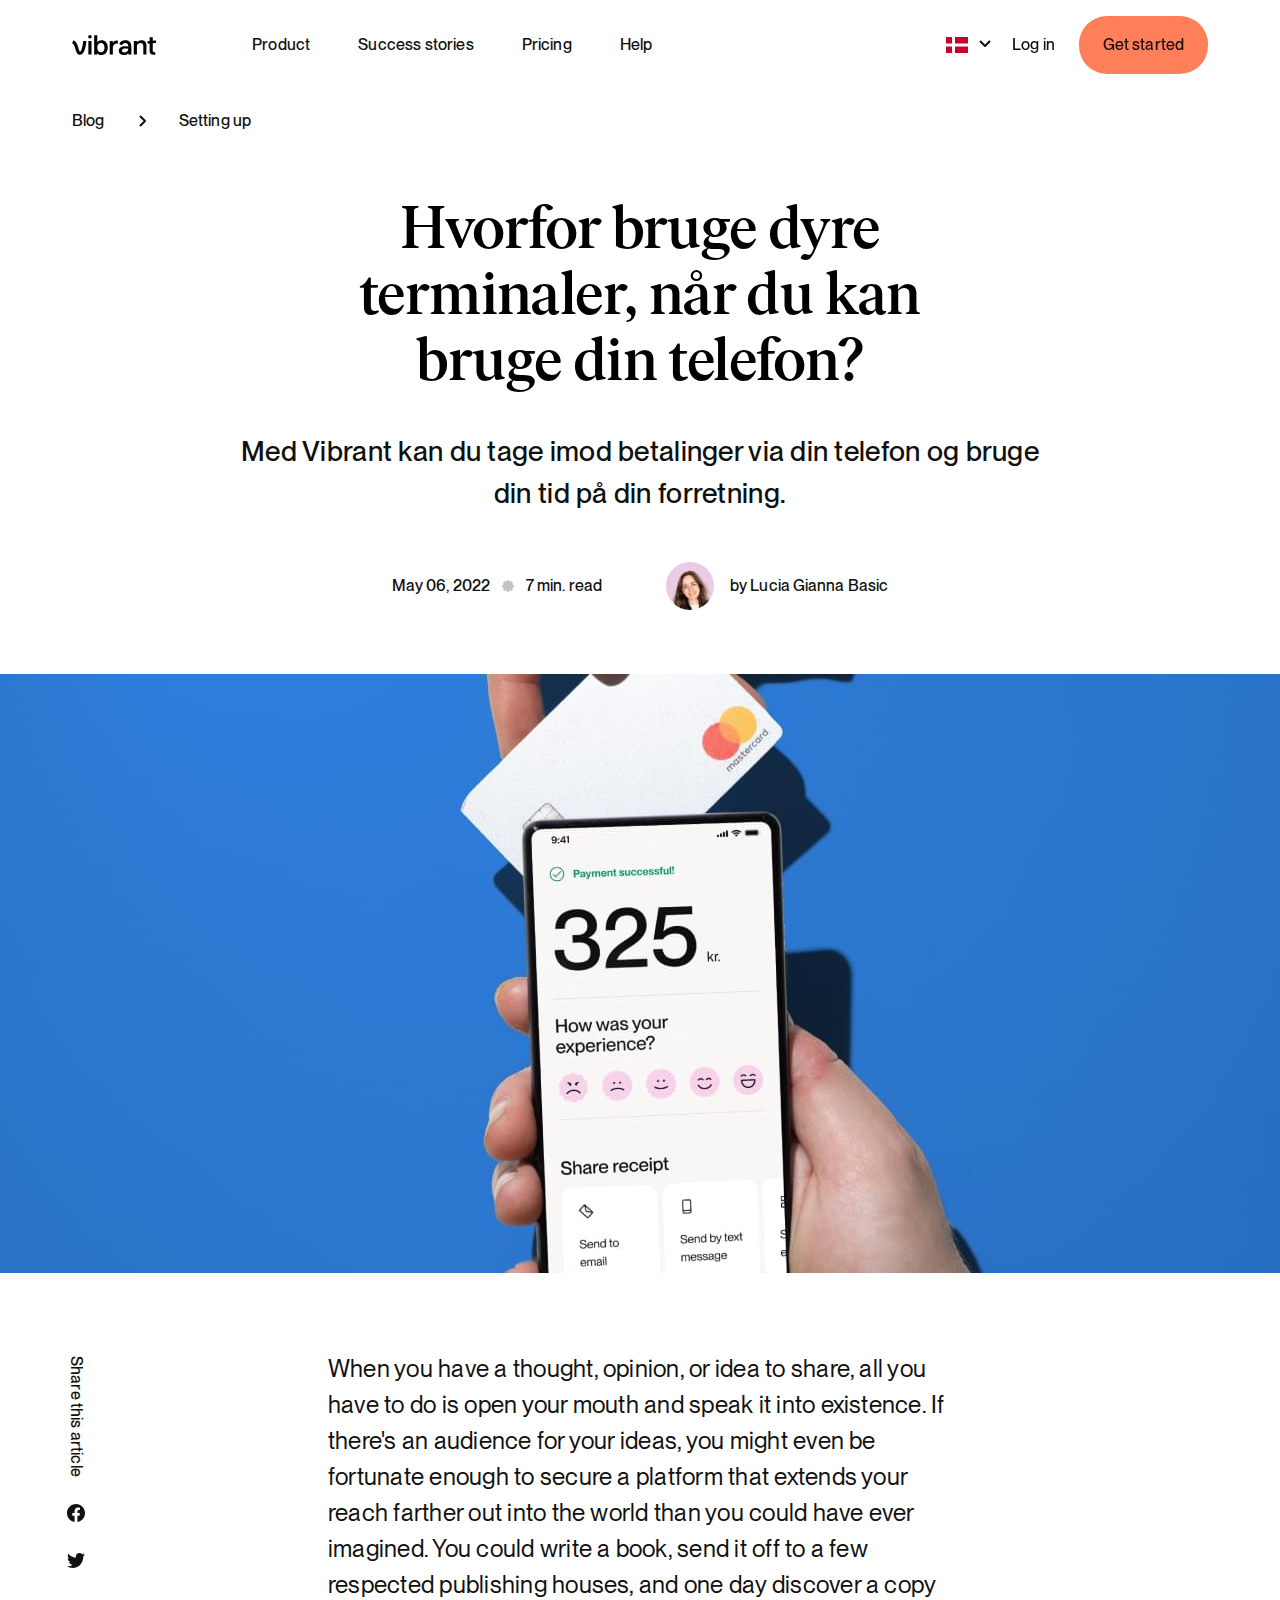
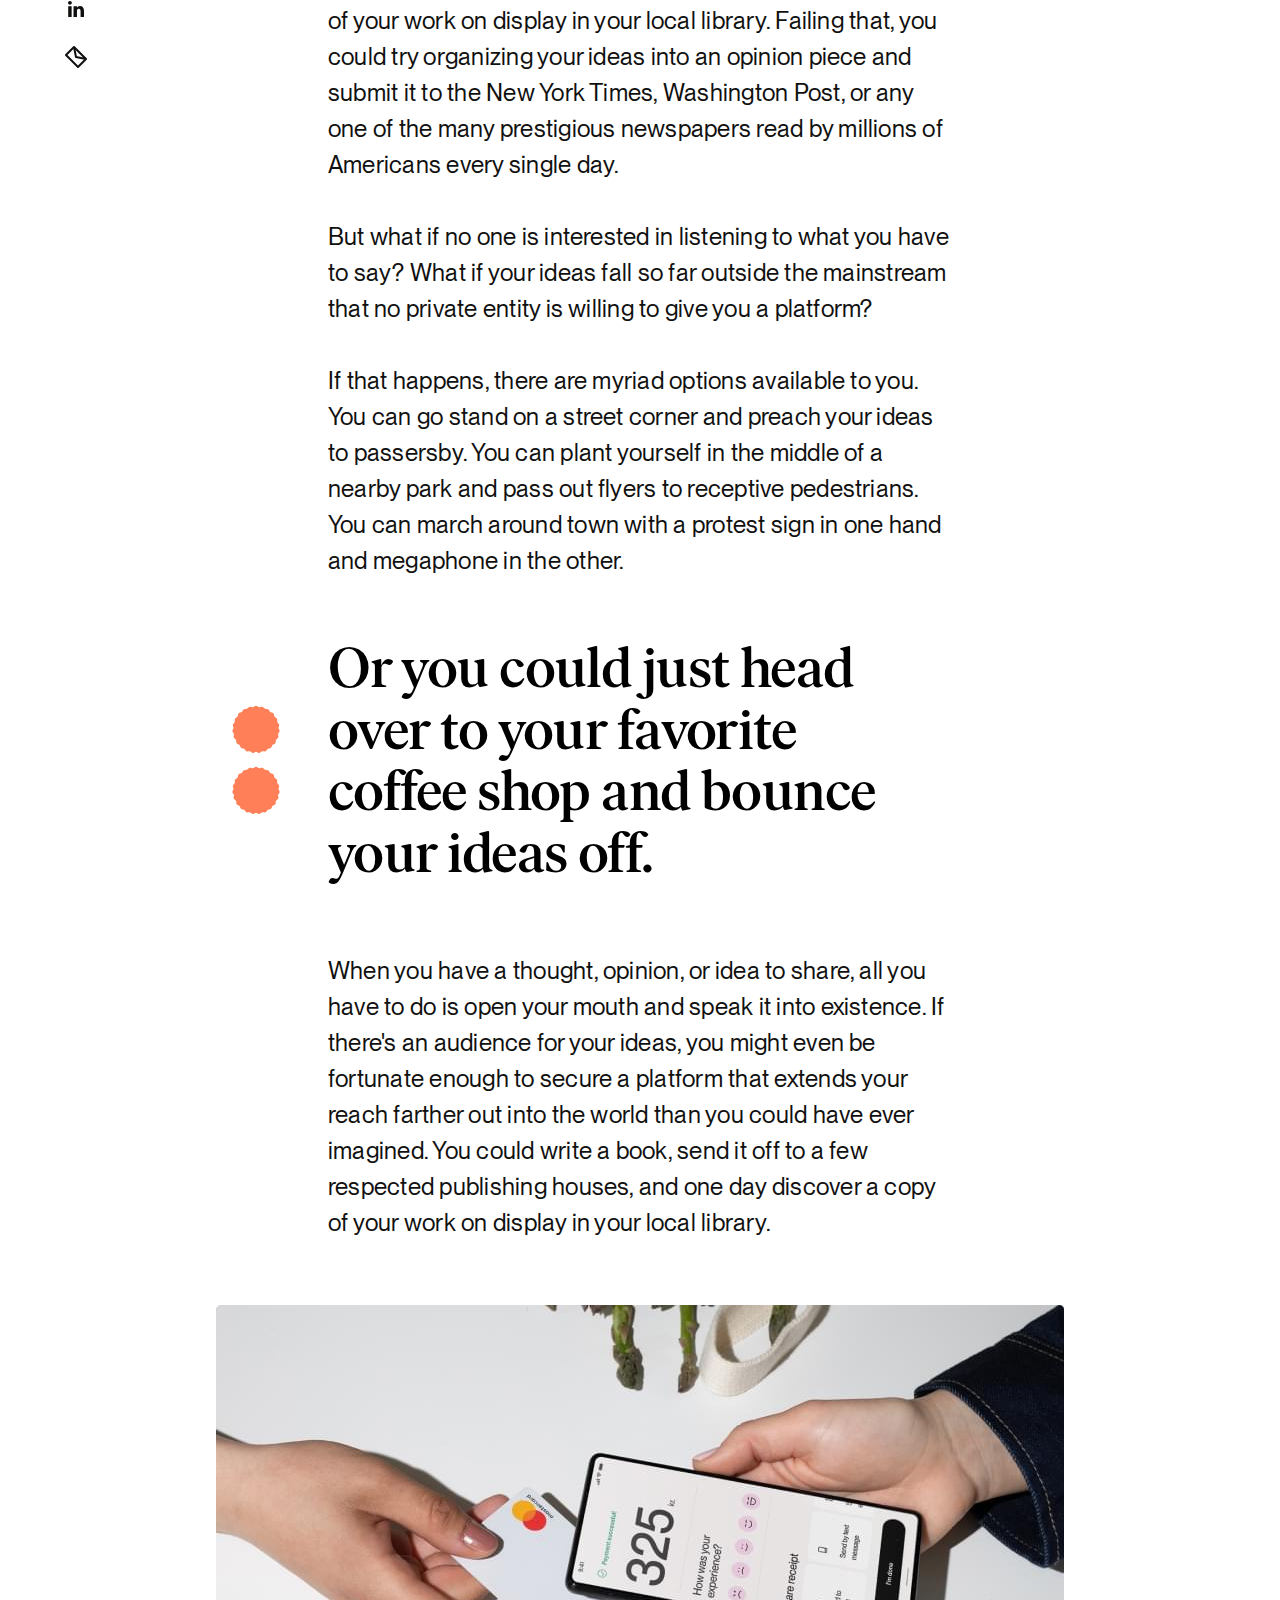
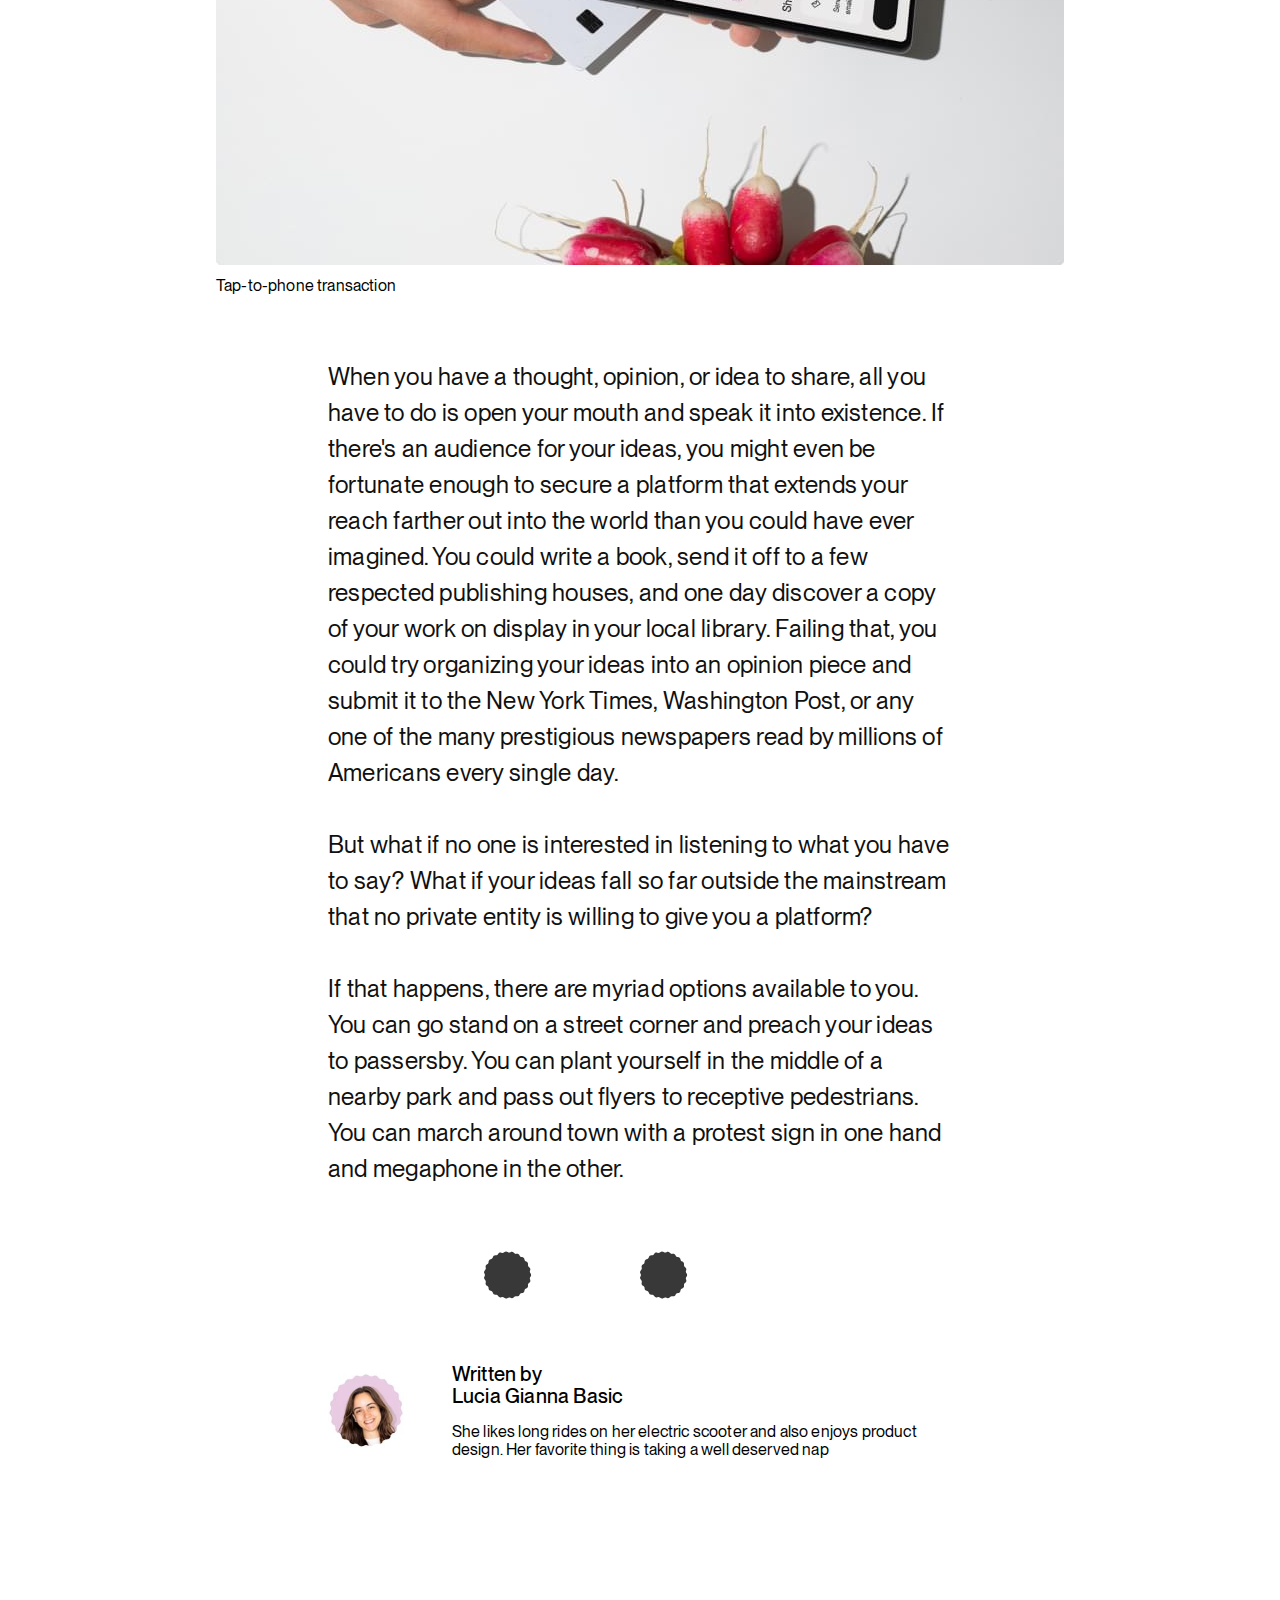
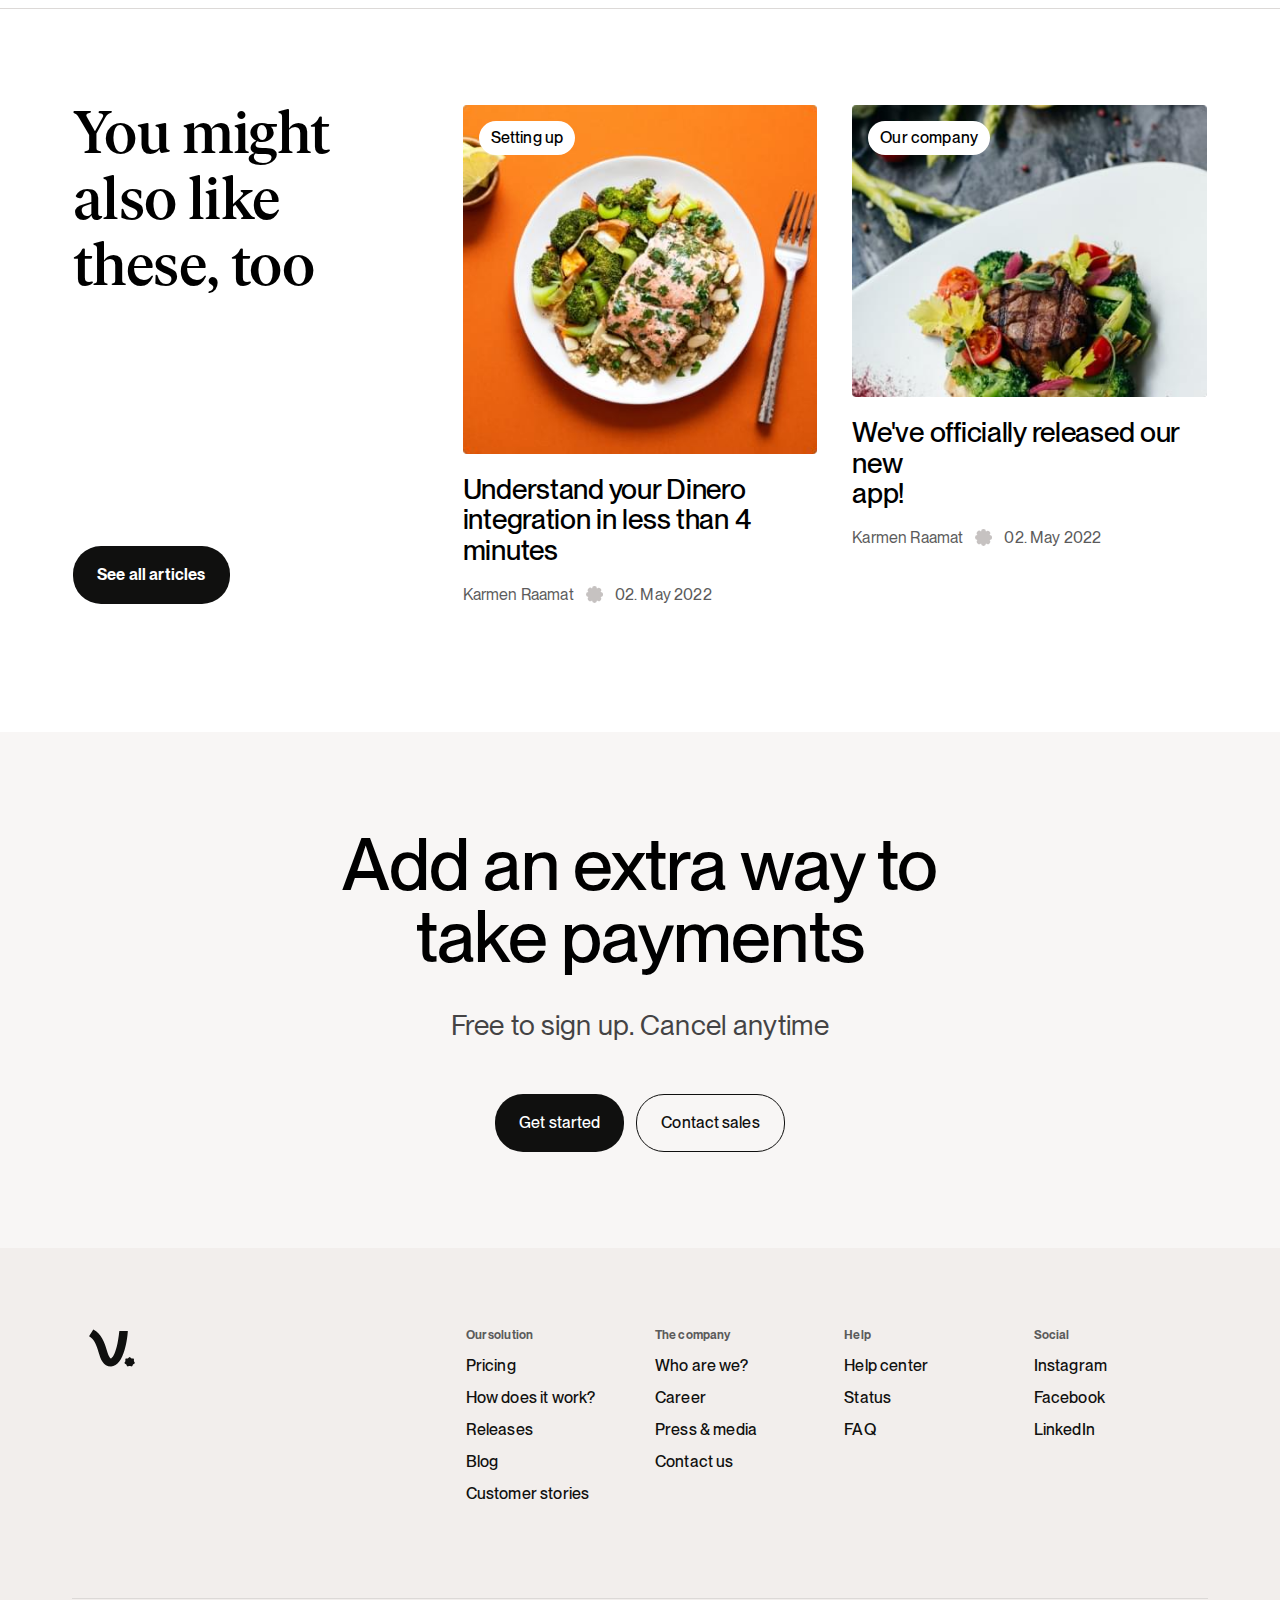
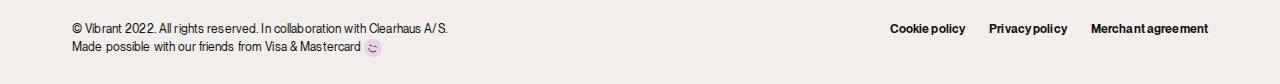
==== index.html @ f7009045 "Update from https://github.com/vibrantly/monorepo/commit/d2b98e8cddb9ec16a161e759e78282808eae8736" ====
<!doctype html><html lang="en"><head><meta charset="UTF-8"/><meta name="viewport" content="width=device-width,initial-scale=1"/><meta name="description" content="website"/><meta name="robots" content="index, follow"/><meta name="copyright" content="company"/><meta name="keywords" content="website, config..."/><title>Website for WordPress</title><link rel="stylesheet" href="main.css"/><script src="https://code.jquery.com/jquery-3.6.0.js" integrity="sha256-H+K7U5CnXl1h5ywQfKtSj8PCmoN9aaq30gDh27Xc0jk=" crossorigin="anonymous"></script><script defer="defer" src="/index.js"></script><link href="/index.css" rel="stylesheet"></head><body><header class="header" id="top"><div class="container"><div class="row"><div class="col col--no-gutter d-flex justify-content-between header__container"><div class="header__logo"><a href="index.html" class="header__logo-img"><img src="./assets/images/icon-logo.svg"/></a></div><div class="header-nav-icon"></div><nav class="header-nav" id="header-nav"><ul class="menu"><li class="menu-item"><a href="#" class="menu-item__link">Product</a></li><li class="menu-item"><a href="#" class="menu-item__link">Success stories</a></li><li class="menu-item"><a href="#" class="menu-item__link">Pricing</a></li><li class="menu-item"><a href="#" class="menu-item__link">Help</a></li><li class="menu-item menu-item--lang"><ul class="language-select"><li class="active option lang--da" data-lang="da"><img src="./assets/images/icon-da.svg" alt=""/></li><li data-lang="es" class="option lang--es"><img src="./assets/images/icon-es.svg" alt=""/></li><li data-lang="en" class="option lang--en"><img src="./assets/images/icon-en.svg" alt=""/></li></ul></li><li class="menu-item menu-item--mobile"><div class="header__controls"><button class="btn btn--link header__controls-item">Log in</button> <button class="btn btn--secondary header__controls-item">Get started</button></div></li></ul></nav></div></div></div></header><main><section class="breadcrumb-section"><div class="container"><div class="row"><div class="breadcrumb-section__container"><p class="article article--md">Blog</p><div class="breadcrumb-section__icon"></div><p class="article article--md">Setting up</p></div></div></div></section><section class="heading-section--article"><h2 class="title title--h2">Hvorfor bruge dyre<br/>terminaler, når du kan<br/>bruge din telefon?</h2><p class="article article--xl heading-section--article__desc">Med Vibrant kan du tage imod betalinger via din telefon og bruge<br/>din tid på din forretning.</p><div class="heading-section--article__author"><div class="heading-section--article__author-info"><p class="article--details">May 06, 2022</p><span class="heading-section--article__author-icon"><img src="./assets/images/icon-union.svg" alt="union"/></span><span class="heading-section--article__author-icon heading-section--article__author-icon--orange"><img src="./assets/images/icon-union-orange.svg" alt="union"/></span><p class="article--details">7 min. read</p></div><div class="heading-section--article__author-content"><div class="heading-section--article__author-content--image"><img src="./assets/images/icon-author.jpg" alt=""/></div><p class="article--details heading-section--article__author-content--name">by Lucia Gianna Basic</p></div></div></section><section class="blog-item-section"><div class="container"><div class="row"><div class="blog-item-section__image blog-item-section__image--first"></div><div class="share"><p class="article article--md">Share this article</p><div class="share__social"><a href="#"><div class="share__social-icon share__social-icon--facebook"></div></a><a href="#"><div class="share__social-icon share__social-icon--twitter"></div></a><a href="#"><div class="share__social-icon share__social-icon--linkedin"></div></a><a href="#"><div class="share__social-icon share__social-icon--email"></div></a></div></div><div class="blog-item-section__content"><p class="article blog-item-section__text">When you have a thought, opinion, or idea to share, all you have to do is open your mouth and speak it into existence. If there's an audience for your ideas, you might even be fortunate enough to secure a platform that extends your reach farther out into the world than you could have ever imagined. You could write a book, send it off to a few respected publishing houses, and one day discover a copy of your work on display in your local library. Failing that, you could try organizing your ideas into an opinion piece and submit it to the New York Times, Washington Post, or any one of the many prestigious newspapers read by millions of Americans every single day.<br/><br/>But what if no one is interested in listening to what you have to say? What if your ideas fall so far outside the mainstream that no private entity is willing to give you a platform?<br/><br/>If that happens, there are myriad options available to you. You can go stand on a street corner and preach your ideas to passersby. You can plant yourself in the middle of a nearby park and pass out flyers to receptive pedestrians. You can march around town with a protest sign in one hand and megaphone in the other.</p><blockquote class="blockquote blog-item-section__blockquote"><h3 class="title title--h3">Or you could just head<br/>over to your favorite<br/>coffee shop and bounce<br/>your ideas off.</h3></blockquote><p class="article blog-item-section__text">When you have a thought, opinion, or idea to share, all you have to do is open your mouth and speak it into existence. If there's an audience for your ideas, you might even be fortunate enough to secure a platform that extends your reach farther out into the world than you could have ever imagined. You could write a book, send it off to a few respected publishing houses, and one day discover a copy of your work on display in your local library.</p></div><div class="blog-item-section__image blog-item-section__image--second"><div class="blog-item-section__image-cover"></div><p class="article blog-item-section__image-desc">Tap-to-phone transaction</p></div><div class="blog-item-section__content"><p class="article blog-item-section__text">When you have a thought, opinion, or idea to share, all you have to do is open your mouth and speak it into existence. If there's an audience for your ideas, you might even be fortunate enough to secure a platform that extends your reach farther out into the world than you could have ever imagined. You could write a book, send it off to a few respected publishing houses, and one day discover a copy of your work on display in your local library. Failing that, you could try organizing your ideas into an opinion piece and submit it to the New York Times, Washington Post, or any one of the many prestigious newspapers read by millions of Americans every single day.<br/><br/>But what if no one is interested in listening to what you have to say? What if your ideas fall so far outside the mainstream that no private entity is willing to give you a platform?<br/><br/>If that happens, there are myriad options available to you. You can go stand on a street corner and preach your ideas to passersby. You can plant yourself in the middle of a nearby park and pass out flyers to receptive pedestrians. You can march around town with a protest sign in one hand and megaphone in the other.</p><div class="blog-item-section__decoration"></div><div class="blog-item-section__content-author"><div class="blog-item-section__content-author-img"><img src="./assets/images/icon-author-big.jpg" alt=""/></div><div class="blog-item-section__content-author-desc"><p class="article article--lg">Written by<br/>Lucia Gianna Basic</p><p class="article article--sm">She likes long rides on her electric scooter and also enjoys product design. Her favorite thing is taking a well deserved nap</p></div></div></div></div></div></section><section class="related-articles-section"><div class="related-articles-section__container"><div class="related-articles-section__col"><h2 class="title title--h2">You might<br/>also like<br/>these, too</h2><button class="btn btn--primary related-articles-section__btn">See all articles</button></div><div class="related-articles-section__col"><div class="articles-section__item"><div class="articles-section__img"><a href="#" class="btn-category">Setting up</a> <img src="./assets/images/article-1.jpg" alt=""/></div><h5 class="title title--h5">Understand your Dinero<br/>integration in less than 4 minutes</h5><div class="articles-section--author"><p class="article article--sm">Karmen Raamat</p><span class="blog-article__icon"><img src="./assets/images/icon-union.svg" alt="union"/></span><p class="article article--sm">02. May 2022</p></div></div></div><div class="related-articles-section__col"><div class="articles-section__item"><div class="articles-section__img"><a href="#" class="btn-category">Our company</a> <img src="./assets/images/article-3.jpg" alt=""/></div><h5 class="title title--h5">We've officially released our new<br/>app!</h5><div class="articles-section--author"><p class="article article--sm">Karmen Raamat</p><span class="blog-article__icon"><img src="./assets/images/icon-union.svg" alt="union"/></span><p class="article article--sm">02. May 2022</p></div></div></div><div class="slider"><div class="slider-list"><div class="slider-track"><div class="slide"><div class="feature-section__col"><div class="feature-section__img--slider"><img src="./assets/images/dinero-slider-img.jpg" alt=""/></div><p class="article article--xl">Understand your Dinero integration in less than 4 minutes</p><div class="articles-section--author"><p class="article article--sm">Karmen Raamat</p><span class="blog-article__icon"><img src="./assets/images/icon-union.svg" alt="union"/></span><p class="article article--sm">02. May 2022</p></div></div></div><div class="slide"><div class="feature-section__col"><div class="feature-section__img--slider"><img src="./assets/images/dinero-slider-img.jpg" alt=""/></div><p class="article article--xl">You can now add products in your terminal</p><p class="article article--sm">4 min. read</p></div></div><div class="slide"><div class="feature-section__col"><div class="feature-section__img--slider"><img src="./assets/images/dinero-slider-img.jpg" alt=""/></div><p class="article article--xl">New stats view! Understand your day better than ever</p><p class="article article--sm">4 min. read</p></div></div></div></div><div class="slider-arrows"><button type="button" class="prev">&larr;</button> <button type="button" class="next">&rarr;</button></div></div></div></section><section class="cta-section-simple"><div class="container"><div class="row"><div class="cta-section-simple__container"><h2 class="title cta-section-simple__title">Add an extra way to take payments</h2><p class="article cta-section-simple__article">Free to sign up. Cancel anytime</p><div class="cta-section-simple__controls"><button class="btn btn--primary">Get started</button> <button class="btn btn--outlined">Contact sales</button></div></div></div></div></section></main><footer class="footer"><div class="container"><div class="row footer-content"><div class="col col-4"><div class="footer__logo"><a href="#" class="footer__logo-img"><img src="./assets/images/icon-logo-footer.svg"/></a></div></div><div class="col col--no-gutter col-8 col-xl-12"><div class="d-flex justify-content-center"><nav class="footer-nav d-flex flex-1"><div class="col col-3 col-sm-6 footer-nav__col"><a href="#" class="footer-nav__item footer-nav__item-title">Our solution</a> <a href="#" class="footer-nav__item">Pricing</a> <a href="#" class="footer-nav__item">How does it work?</a> <a href="#" class="footer-nav__item">Releases</a> <a href="#" class="footer-nav__item">Blog</a> <a href="#" class="footer-nav__item">Customer stories</a></div><div class="col col-3 col-sm-6 footer-nav__col"><a href="#" class="footer-nav__item footer-nav__item-title">The company</a> <a href="#" class="footer-nav__item">Who are we?</a> <a href="#" class="footer-nav__item">Career</a> <a href="#" class="footer-nav__item">Press & media</a> <a href="#" class="footer-nav__item">Contact us</a></div><div class="col col-3 col-sm-6 footer-nav__col"><a href="#" class="footer-nav__item footer-nav__item-title">Help</a> <a href="#" class="footer-nav__item">Help center</a> <a href="#" class="footer-nav__item">Status</a> <a href="#" class="footer-nav__item">FAQ</a></div><div class="col col-3 col-sm-6 footer-nav__col"><a href="#" class="footer-nav__item footer-nav__item-title">Social</a> <a href="#" class="footer-nav__item">Instagram</a> <a href="#" class="footer-nav__item">Facebook</a> <a href="#" class="footer-nav__item">LinkedIn</a></div></nav></div></div></div><div class="row footer-info"><div class="col col--no-gutter col-6 col-sm-12"><div class="article article--sm footer-info__container footer-info__container-text">© Vibrant 2022. All rights reserved. In collaboration with Clearhaus A/S.<div class="footer-info__container-text"><div class="article article--sm footer-info__container-text">Made possible with our friends from Visa & Mastercard</div><div class="footer-info__icon"><img src="./assets/images/icon-happy.svg" alt=""/></div></div></div></div><div class="col col--no-gutter col-6 col-sm-12"><div class="footer-info__policy"><a href="#" class="footer-info__policy-item">Cookie policy</a> <a href="#" class="footer-info__policy-item">Privacy policy</a> <a href="#" class="footer-info__policy-item">Merchant agreement</a></div></div></div></div><div class="move-to-top"><a href="#top" aria-label="scroll to top"><div class="move-to-top__image"><img src="./assets/images/icon-star.svg" alt=""/></div></a></div></footer><script src="./index.js"></script><script>function handleToggleNav() {
        const menuIcon = document.querySelector('.header-nav-icon')
        const headerNav = document.querySelector('.header-nav')
        const headerContainer = document.querySelector('.header__container')
        const select = document.querySelector('.language-select')
        const headerLogo = document.querySelector('.header__logo')
        const liLang = document.querySelector('.menu-item--lang')
        const body = document.querySelector('body')
        menuIcon.addEventListener('click', function () {
          headerNav.classList.toggle('header-nav-active')
          headerContainer.classList.toggle('header-nav-active')
          menuIcon.classList.toggle('menu-close')
          headerNav.className === 'header-nav header-nav-active'
            ? (headerLogo.appendChild(select), (body.style.overflow = 'hidden'))
            : (liLang.appendChild(select), (body.style.overflow = 'scroll'))
        })
      }
      handleToggleNav()</script><script>function handleIncreaseInput() {
        const inputItem = document.getElementById('search-input')
        const buttons = document.querySelector(
          '.categories-section__items-buttons',
        )

        inputItem.addEventListener('focus', event => {
          inputItem.classList.add('active')
          buttons.style.visibility = 'hidden'
        })

        inputItem.addEventListener('blur', event => {
          if (!inputItem.value.length) {
            inputItem.classList.remove('active')
            buttons.style.visibility = 'visible'
          }
        })
      }
      handleIncreaseInput()</script><script>function showSlider() {
        let slider = document.querySelector('.slider'),
          sliderList = slider.querySelector('.slider-list'),
          sliderTrack = slider.querySelector('.slider-track'),
          slides = slider.querySelectorAll('.slide'),
          arrows = slider.querySelector('.slider-arrows'),
          prev = arrows.children[0],
          next = arrows.children[1],
          slideWidth = slides[0].offsetWidth,
          slideIndex = 0,
          posInit = 0,
          posX1 = 0,
          posX2 = 0,
          posY1 = 0,
          posY2 = 0,
          posFinal = 0,
          isSwipe = false,
          isScroll = false,
          allowSwipe = true,
          transition = true,
          nextTrf = 0,
          prevTrf = 0,
          posThreshold = slides[0].offsetWidth * 0.35,
          trfRegExp = /([-\d.]+(?=px))/,
          swipeStartTime,
          swipeEndTime,
          getEvent = function () {
            return event.type.search('touch') !== -1 ? event.touches[0] : event
          },
          slide = function () {
            if (transition) {
              sliderTrack.style.transition = 'transform .5s'
            }
            sliderTrack.style.transform = `translate3d(-${
              slideIndex * slideWidth
            }px, 0px, 0px)`

            prev.classList.toggle('disabled', slideIndex === 0)
            next.classList.toggle('disabled', slideIndex === --slides.length)
          },
          swipeStart = function () {
            let evt = getEvent()

            if (allowSwipe) {
              swipeStartTime = Date.now()

              transition = true

              nextTrf = (slideIndex + 1) * -slideWidth
              prevTrf = (slideIndex - 1) * -slideWidth

              posInit = posX1 = evt.clientX
              posY1 = evt.clientY

              sliderTrack.style.transition = ''

              document.addEventListener('touchmove', swipeAction)
              document.addEventListener('mousemove', swipeAction)
              document.addEventListener('touchend', swipeEnd)
              document.addEventListener('mouseup', swipeEnd)

              sliderList.classList.remove('grab')
              sliderList.classList.add('grabbing')
            }
          },
          swipeAction = function () {
            let evt = getEvent(),
              style = sliderTrack.style.transform,
              transform = +style.match(trfRegExp)[0]

            posX2 = posX1 - evt.clientX
            posX1 = evt.clientX

            posY2 = posY1 - evt.clientY
            posY1 = evt.clientY

            if (!isSwipe && !isScroll) {
              let posY = Math.abs(posY2)
              if (posY > 7 || posX2 === 0) {
                isScroll = true
                allowSwipe = false
              } else if (posY < 7) {
                isSwipe = true
              }
            }

            if (isSwipe) {
              if (slideIndex === 0) {
                if (posInit < posX1) {
                  setTransform(transform, 0)
                  return
                } else {
                  allowSwipe = true
                }
              }

              if (
                (posInit > posX1 && transform < nextTrf) ||
                (posInit < posX1 && transform > prevTrf)
              ) {
                reachEdge()
                return
              }

              sliderTrack.style.transform = `translate3d(${
                transform - posX2
              }px, 0px, 0px)`
            }
          },
          swipeEnd = function () {
            posFinal = posInit - posX1

            isScroll = false
            isSwipe = false

            document.removeEventListener('touchmove', swipeAction)
            document.removeEventListener('mousemove', swipeAction)
            document.removeEventListener('touchend', swipeEnd)
            document.removeEventListener('mouseup', swipeEnd)

            sliderList.classList.add('grab')
            sliderList.classList.remove('grabbing')

            if (allowSwipe) {
              swipeEndTime = Date.now()
              if (
                Math.abs(posFinal) > posThreshold ||
                swipeEndTime - swipeStartTime < 300
              ) {
                if (posInit < posX1) {
                  slideIndex--
                } else if (posInit > posX1) {
                  slideIndex++
                }
              }

              if (posInit !== posX1) {
                allowSwipe = false
                slide()
              } else {
                allowSwipe = true
              }
            } else {
              allowSwipe = true
            }
          },
          setTransform = function (transform, comapreTransform) {
            if (transform >= comapreTransform) {
              if (transform > comapreTransform) {
                sliderTrack.style.transform = `translate3d(${comapreTransform}px, 0px, 0px)`
              }
            }
            allowSwipe = false
          },
          reachEdge = function () {
            transition = false
            swipeEnd()
            allowSwipe = true
          }

        sliderTrack.style.transform = 'translate3d(0px, 0px, 0px)'
        sliderList.classList.add('grab')

        sliderTrack.addEventListener('transitionend', () => (allowSwipe = true))
        slider.addEventListener('touchstart', swipeStart)
        slider.addEventListener('mousedown', swipeStart)

        arrows.addEventListener('click', function () {
          let target = event.target

          if (target.classList.contains('next')) {
            slideIndex++
          } else if (target.classList.contains('prev')) {
            slideIndex--
          } else {
            return
          }

          slide()
        })
      }

      showSlider()</script><script>;(function ($) {
        $('.language-select').click(function () {
          $(this).toggleClass('open')

          let li = document.querySelectorAll('.option')
          let arr = Array.from(li)
          for (let i = 0; i < arr.length; i += 1) {
            let es = document.querySelector('[data-lang="es"]')
            let en = document.querySelector('[data-lang="en"]')

            if (
              arr[i].dataset.lang === 'da' &&
              arr[i].className === 'active option lang--da'
            ) {
              es.classList.add('option-1')
              en.classList.add('option-2')
            }
          }
        })

        $('.language-select li').click(function () {
          let setLang = $('.language-select').data('location'),
            dataLangSelect = $(this).data('lang')
          $('.language-select').data('location', dataLangSelect)
          $('.language-select li').removeClass('active')
          $(this).toggleClass('active')

          let li = document.querySelectorAll('.option')

          let arr = Array.from(li)
          for (var i = 0; i < arr.length; i += 1) {
            let da = document.querySelector('[data-lang="da"]')
            let es = document.querySelector('[data-lang="es"]')
            let en = document.querySelector('[data-lang="en"]')

            if (
              arr[i].dataset.lang === 'da' &&
              arr[i].className === 'option lang--da option-1 active'
            ) {
              es.classList.remove('option-2')
              es.classList.add('option-1')
              en.classList.add('option-2')
            }
            if (
              arr[i].dataset.lang === 'es' &&
              arr[i].className === 'option lang--es option-1 active'
            ) {
              da.classList.add('option-1')
              en.classList.add('option-2')
            }
            if (
              arr[i].dataset.lang === 'en' &&
              arr[i].className === 'option lang--en option-2 active'
            ) {
              da.classList.add('option-1')
              es.classList.remove('option-1')
              es.classList.add('option-2')
            }
          }
        })
      })(jQuery)</script><script>;(function ($) {
        $("a[href='#top']").click(function () {
          $('html, body').animate({ scrollTop: 0 }, 'slow')
          return false
        })
      })(jQuery)</script></body></html>
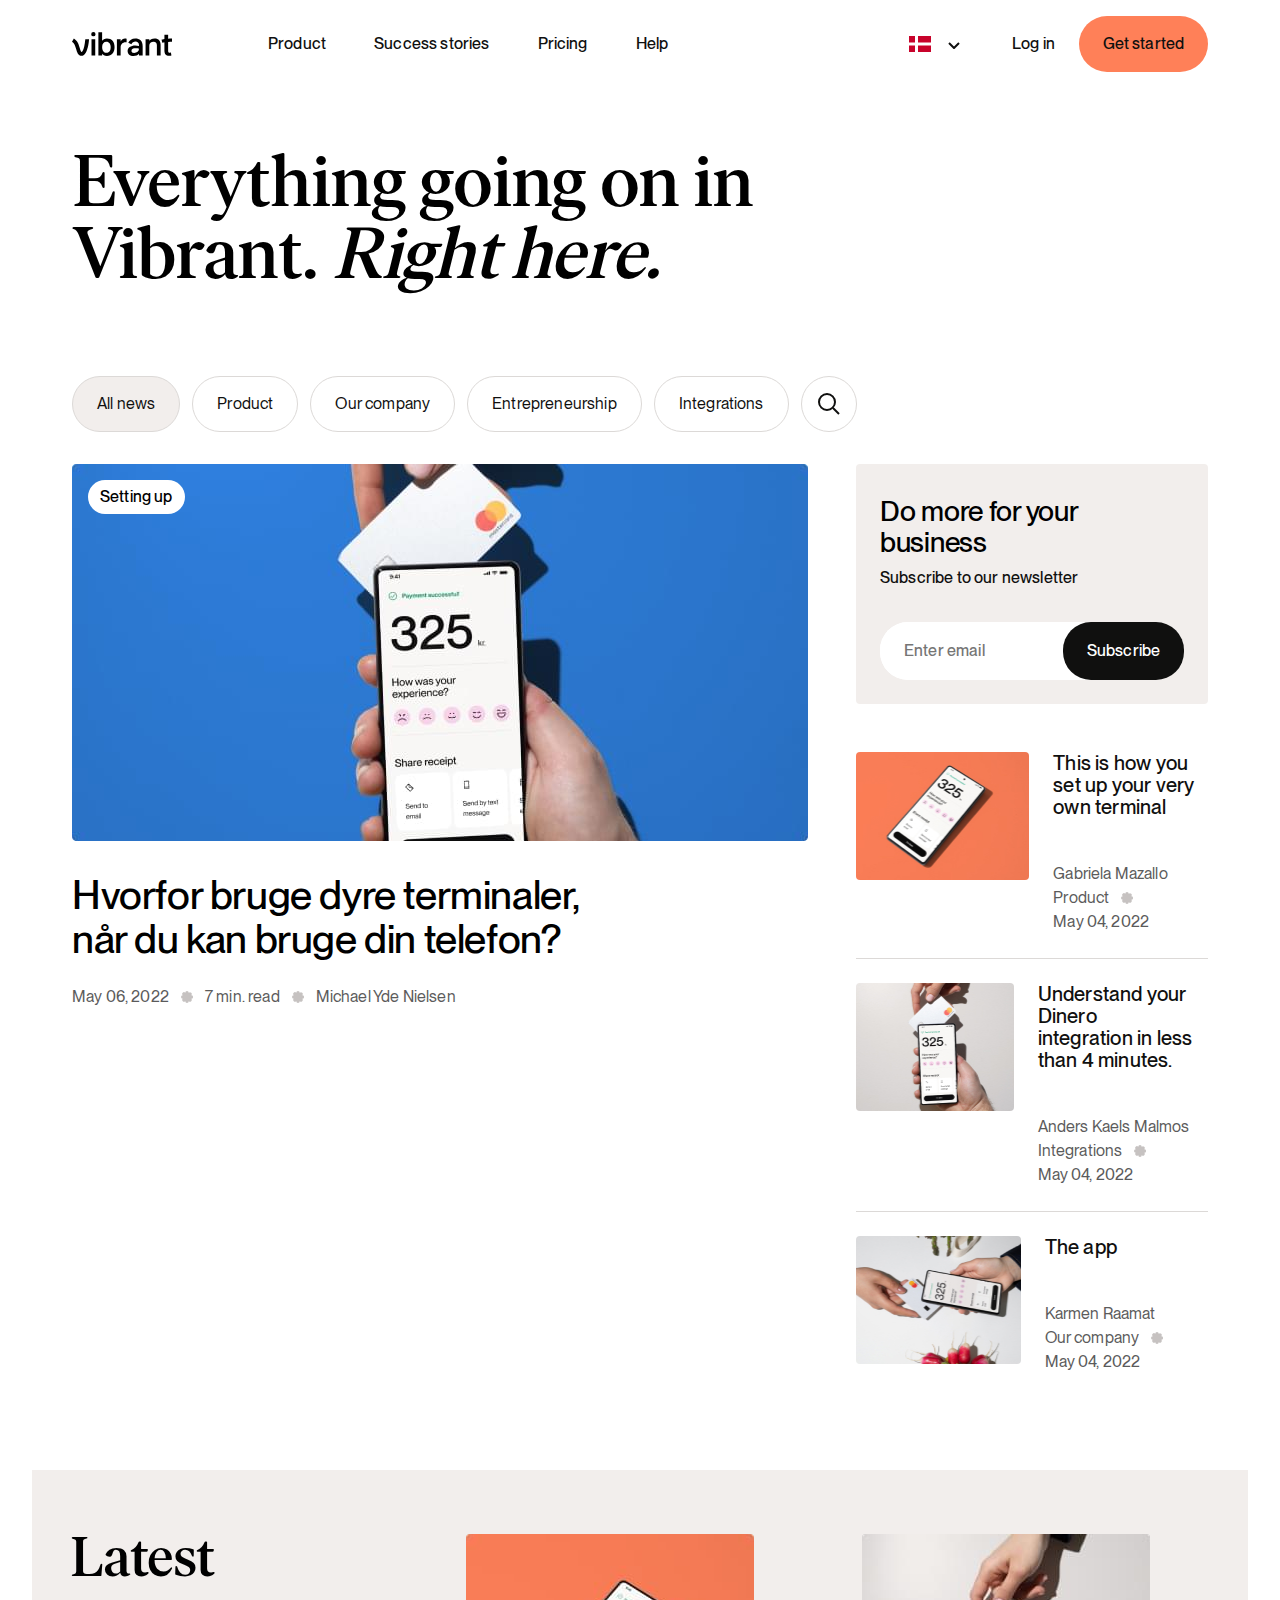
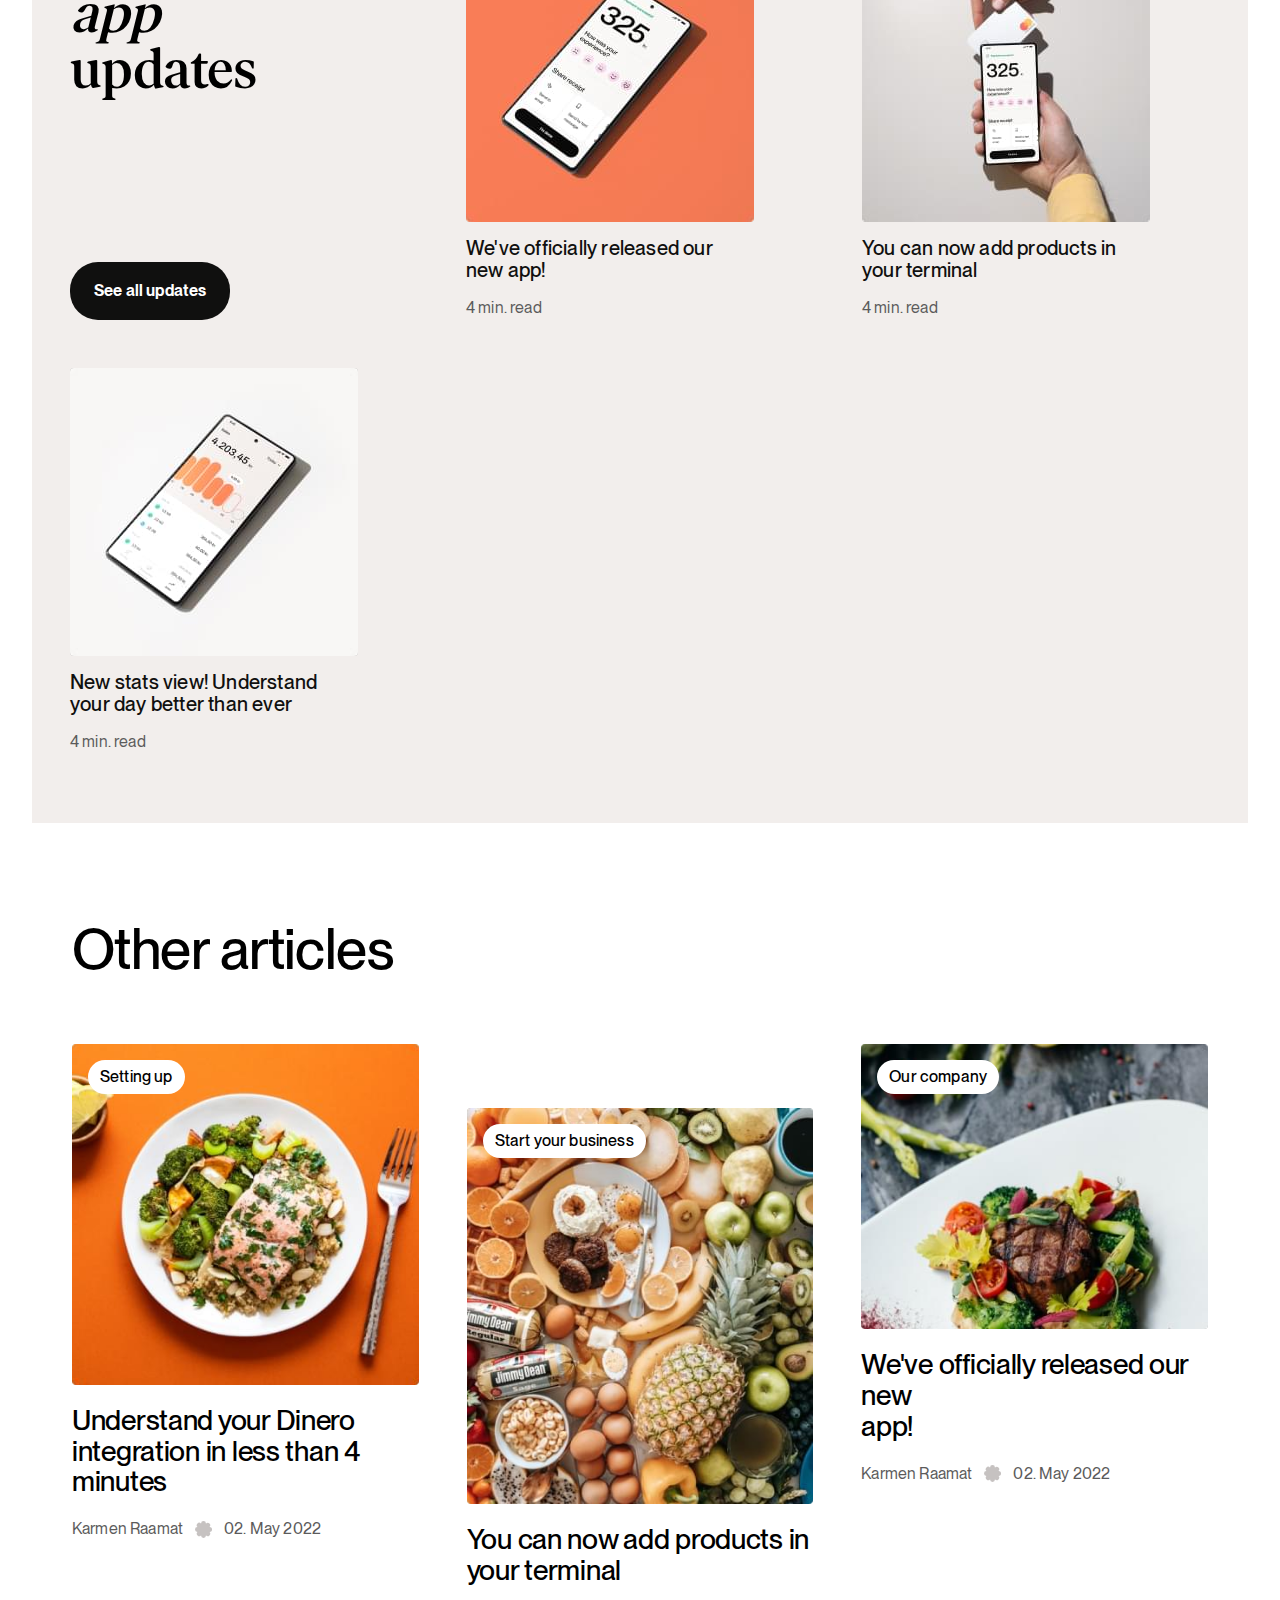
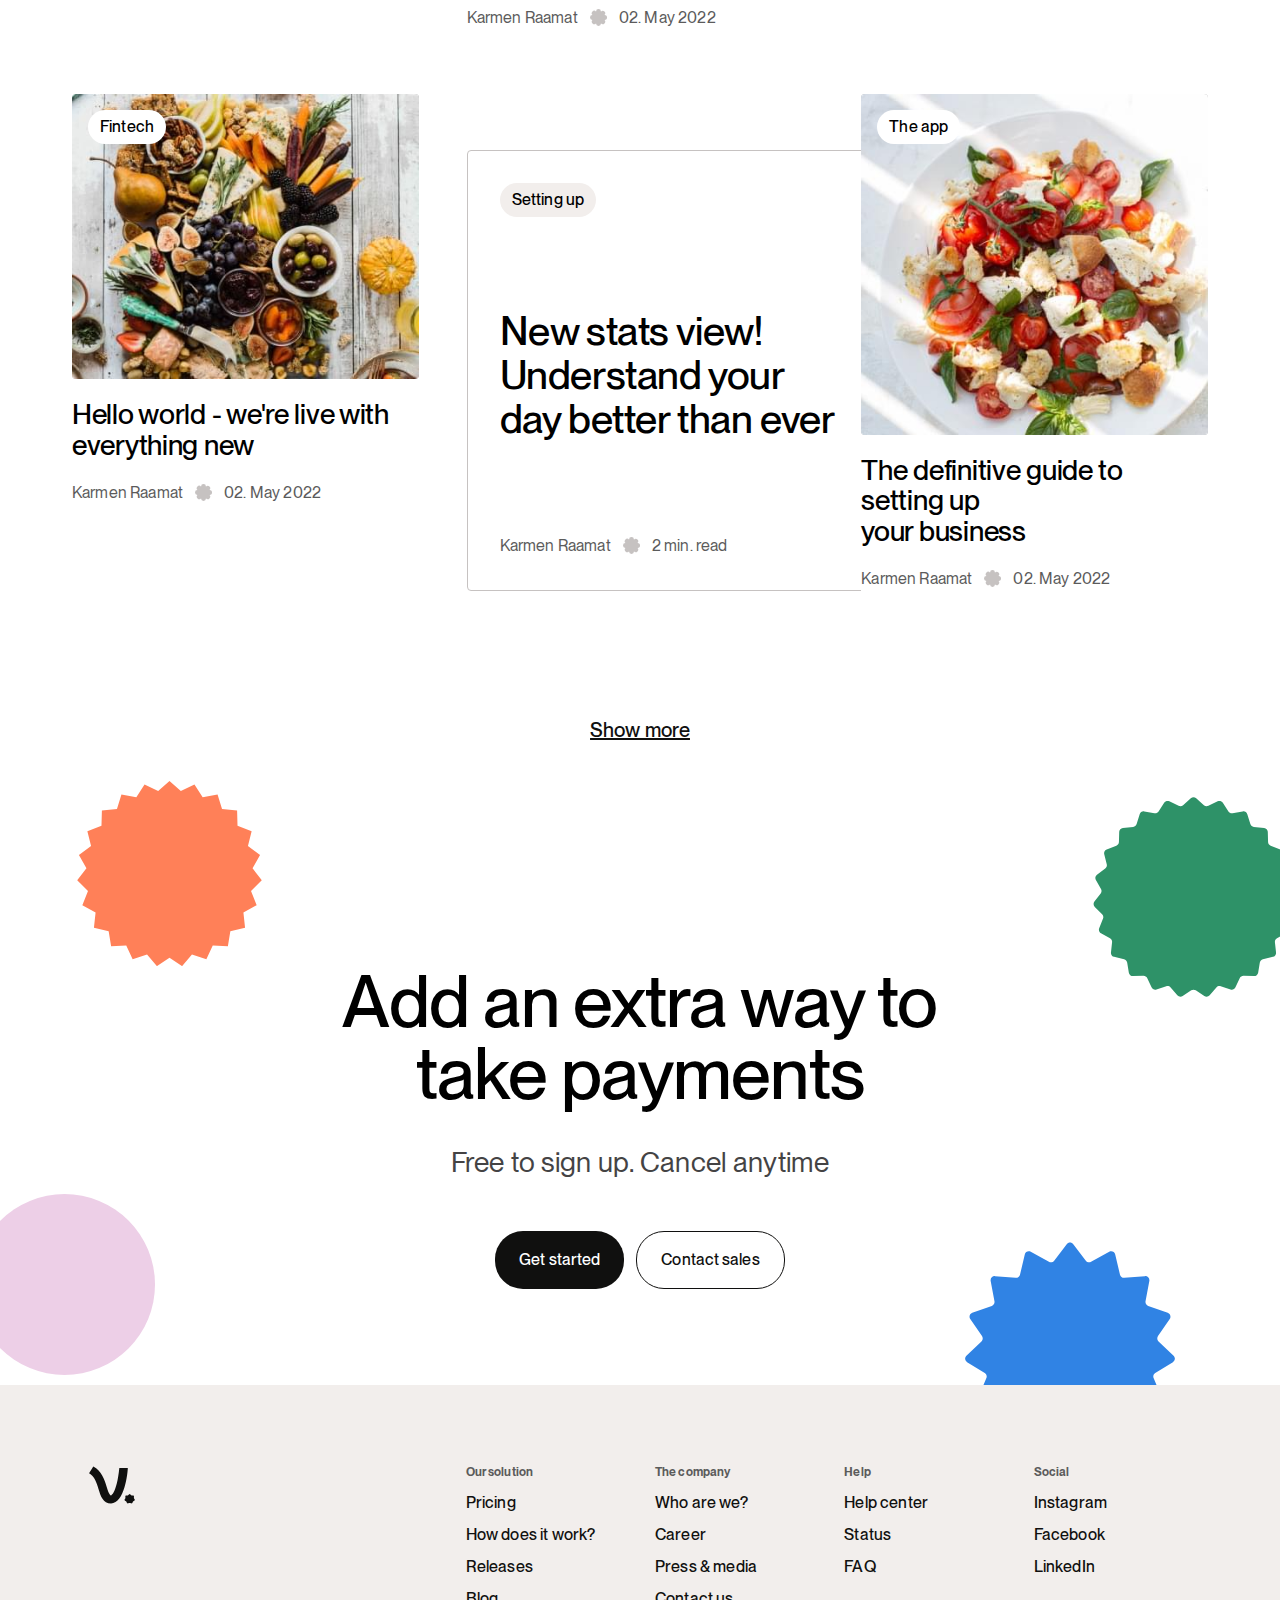
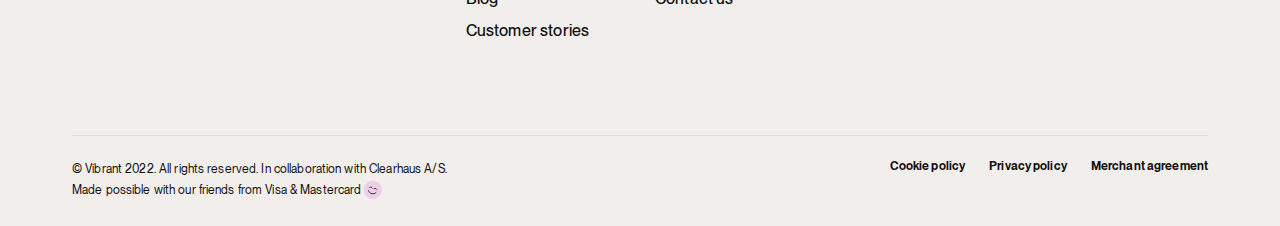
==== commit 46b47890: "Update from https://github.com/vibrantly/monorepo/commit/dc00d9a38d4dc2791e13bd0599eaefa277557a99" ====
--- a/index.html
+++ b/index.html
@@ -1,283 +1,636 @@
-<!doctype html><html lang="en"><head><meta charset="UTF-8"/><meta name="viewport" content="width=device-width,initial-scale=1"/><meta name="description" content="website"/><meta name="robots" content="index, follow"/><meta name="copyright" content="company"/><meta name="keywords" content="website, config..."/><title>Website for WordPress</title><link rel="stylesheet" href="main.css"/><script src="https://code.jquery.com/jquery-3.6.0.js" integrity="sha256-H+K7U5CnXl1h5ywQfKtSj8PCmoN9aaq30gDh27Xc0jk=" crossorigin="anonymous"></script><script defer="defer" src="/index.js"></script><link href="/index.css" rel="stylesheet"></head><body><header class="header" id="top"><div class="container"><div class="row"><div class="col col--no-gutter d-flex justify-content-between header__container"><div class="header__logo"><a href="index.html" class="header__logo-img"><img src="./assets/images/icon-logo.svg"/></a></div><div class="header-nav-icon"></div><nav class="header-nav" id="header-nav"><ul class="menu"><li class="menu-item"><a href="#" class="menu-item__link">Product</a></li><li class="menu-item"><a href="#" class="menu-item__link">Success stories</a></li><li class="menu-item"><a href="#" class="menu-item__link">Pricing</a></li><li class="menu-item"><a href="#" class="menu-item__link">Help</a></li><li class="menu-item menu-item--lang"><ul class="language-select"><li class="active option lang--da" data-lang="da"><img src="./assets/images/icon-da.svg" alt=""/></li><li data-lang="es" class="option lang--es"><img src="./assets/images/icon-es.svg" alt=""/></li><li data-lang="en" class="option lang--en"><img src="./assets/images/icon-en.svg" alt=""/></li></ul></li><li class="menu-item menu-item--mobile"><div class="header__controls"><button class="btn btn--link header__controls-item">Log in</button> <button class="btn btn--secondary header__controls-item">Get started</button></div></li></ul></nav></div></div></div></header><main><section class="breadcrumb-section"><div class="container"><div class="row"><div class="breadcrumb-section__container"><p class="article article--md">Blog</p><div class="breadcrumb-section__icon"></div><p class="article article--md">Setting up</p></div></div></div></section><section class="heading-section--article"><h2 class="title title--h2">Hvorfor bruge dyre<br/>terminaler, når du kan<br/>bruge din telefon?</h2><p class="article article--xl heading-section--article__desc">Med Vibrant kan du tage imod betalinger via din telefon og bruge<br/>din tid på din forretning.</p><div class="heading-section--article__author"><div class="heading-section--article__author-info"><p class="article--details">May 06, 2022</p><span class="heading-section--article__author-icon"><img src="./assets/images/icon-union.svg" alt="union"/></span><span class="heading-section--article__author-icon heading-section--article__author-icon--orange"><img src="./assets/images/icon-union-orange.svg" alt="union"/></span><p class="article--details">7 min. read</p></div><div class="heading-section--article__author-content"><div class="heading-section--article__author-content--image"><img src="./assets/images/icon-author.jpg" alt=""/></div><p class="article--details heading-section--article__author-content--name">by Lucia Gianna Basic</p></div></div></section><section class="blog-item-section"><div class="container"><div class="row"><div class="blog-item-section__image blog-item-section__image--first"></div><div class="share"><p class="article article--md">Share this article</p><div class="share__social"><a href="#"><div class="share__social-icon share__social-icon--facebook"></div></a><a href="#"><div class="share__social-icon share__social-icon--twitter"></div></a><a href="#"><div class="share__social-icon share__social-icon--linkedin"></div></a><a href="#"><div class="share__social-icon share__social-icon--email"></div></a></div></div><div class="blog-item-section__content"><p class="article blog-item-section__text">When you have a thought, opinion, or idea to share, all you have to do is open your mouth and speak it into existence. If there's an audience for your ideas, you might even be fortunate enough to secure a platform that extends your reach farther out into the world than you could have ever imagined. You could write a book, send it off to a few respected publishing houses, and one day discover a copy of your work on display in your local library. Failing that, you could try organizing your ideas into an opinion piece and submit it to the New York Times, Washington Post, or any one of the many prestigious newspapers read by millions of Americans every single day.<br/><br/>But what if no one is interested in listening to what you have to say? What if your ideas fall so far outside the mainstream that no private entity is willing to give you a platform?<br/><br/>If that happens, there are myriad options available to you. You can go stand on a street corner and preach your ideas to passersby. You can plant yourself in the middle of a nearby park and pass out flyers to receptive pedestrians. You can march around town with a protest sign in one hand and megaphone in the other.</p><blockquote class="blockquote blog-item-section__blockquote"><h3 class="title title--h3">Or you could just head<br/>over to your favorite<br/>coffee shop and bounce<br/>your ideas off.</h3></blockquote><p class="article blog-item-section__text">When you have a thought, opinion, or idea to share, all you have to do is open your mouth and speak it into existence. If there's an audience for your ideas, you might even be fortunate enough to secure a platform that extends your reach farther out into the world than you could have ever imagined. You could write a book, send it off to a few respected publishing houses, and one day discover a copy of your work on display in your local library.</p></div><div class="blog-item-section__image blog-item-section__image--second"><div class="blog-item-section__image-cover"></div><p class="article blog-item-section__image-desc">Tap-to-phone transaction</p></div><div class="blog-item-section__content"><p class="article blog-item-section__text">When you have a thought, opinion, or idea to share, all you have to do is open your mouth and speak it into existence. If there's an audience for your ideas, you might even be fortunate enough to secure a platform that extends your reach farther out into the world than you could have ever imagined. You could write a book, send it off to a few respected publishing houses, and one day discover a copy of your work on display in your local library. Failing that, you could try organizing your ideas into an opinion piece and submit it to the New York Times, Washington Post, or any one of the many prestigious newspapers read by millions of Americans every single day.<br/><br/>But what if no one is interested in listening to what you have to say? What if your ideas fall so far outside the mainstream that no private entity is willing to give you a platform?<br/><br/>If that happens, there are myriad options available to you. You can go stand on a street corner and preach your ideas to passersby. You can plant yourself in the middle of a nearby park and pass out flyers to receptive pedestrians. You can march around town with a protest sign in one hand and megaphone in the other.</p><div class="blog-item-section__decoration"></div><div class="blog-item-section__content-author"><div class="blog-item-section__content-author-img"><img src="./assets/images/icon-author-big.jpg" alt=""/></div><div class="blog-item-section__content-author-desc"><p class="article article--lg">Written by<br/>Lucia Gianna Basic</p><p class="article article--sm">She likes long rides on her electric scooter and also enjoys product design. Her favorite thing is taking a well deserved nap</p></div></div></div></div></div></section><section class="related-articles-section"><div class="related-articles-section__container"><div class="related-articles-section__col"><h2 class="title title--h2">You might<br/>also like<br/>these, too</h2><button class="btn btn--primary related-articles-section__btn">See all articles</button></div><div class="related-articles-section__col"><div class="articles-section__item"><div class="articles-section__img"><a href="#" class="btn-category">Setting up</a> <img src="./assets/images/article-1.jpg" alt=""/></div><h5 class="title title--h5">Understand your Dinero<br/>integration in less than 4 minutes</h5><div class="articles-section--author"><p class="article article--sm">Karmen Raamat</p><span class="blog-article__icon"><img src="./assets/images/icon-union.svg" alt="union"/></span><p class="article article--sm">02. May 2022</p></div></div></div><div class="related-articles-section__col"><div class="articles-section__item"><div class="articles-section__img"><a href="#" class="btn-category">Our company</a> <img src="./assets/images/article-3.jpg" alt=""/></div><h5 class="title title--h5">We've officially released our new<br/>app!</h5><div class="articles-section--author"><p class="article article--sm">Karmen Raamat</p><span class="blog-article__icon"><img src="./assets/images/icon-union.svg" alt="union"/></span><p class="article article--sm">02. May 2022</p></div></div></div><div class="slider"><div class="slider-list"><div class="slider-track"><div class="slide"><div class="feature-section__col"><div class="feature-section__img--slider"><img src="./assets/images/dinero-slider-img.jpg" alt=""/></div><p class="article article--xl">Understand your Dinero integration in less than 4 minutes</p><div class="articles-section--author"><p class="article article--sm">Karmen Raamat</p><span class="blog-article__icon"><img src="./assets/images/icon-union.svg" alt="union"/></span><p class="article article--sm">02. May 2022</p></div></div></div><div class="slide"><div class="feature-section__col"><div class="feature-section__img--slider"><img src="./assets/images/dinero-slider-img.jpg" alt=""/></div><p class="article article--xl">You can now add products in your terminal</p><p class="article article--sm">4 min. read</p></div></div><div class="slide"><div class="feature-section__col"><div class="feature-section__img--slider"><img src="./assets/images/dinero-slider-img.jpg" alt=""/></div><p class="article article--xl">New stats view! Understand your day better than ever</p><p class="article article--sm">4 min. read</p></div></div></div></div><div class="slider-arrows"><button type="button" class="prev">&larr;</button> <button type="button" class="next">&rarr;</button></div></div></div></section><section class="cta-section-simple"><div class="container"><div class="row"><div class="cta-section-simple__container"><h2 class="title cta-section-simple__title">Add an extra way to take payments</h2><p class="article cta-section-simple__article">Free to sign up. Cancel anytime</p><div class="cta-section-simple__controls"><button class="btn btn--primary">Get started</button> <button class="btn btn--outlined">Contact sales</button></div></div></div></div></section></main><footer class="footer"><div class="container"><div class="row footer-content"><div class="col col-4"><div class="footer__logo"><a href="#" class="footer__logo-img"><img src="./assets/images/icon-logo-footer.svg"/></a></div></div><div class="col col--no-gutter col-8 col-xl-12"><div class="d-flex justify-content-center"><nav class="footer-nav d-flex flex-1"><div class="col col-3 col-sm-6 footer-nav__col"><a href="#" class="footer-nav__item footer-nav__item-title">Our solution</a> <a href="#" class="footer-nav__item">Pricing</a> <a href="#" class="footer-nav__item">How does it work?</a> <a href="#" class="footer-nav__item">Releases</a> <a href="#" class="footer-nav__item">Blog</a> <a href="#" class="footer-nav__item">Customer stories</a></div><div class="col col-3 col-sm-6 footer-nav__col"><a href="#" class="footer-nav__item footer-nav__item-title">The company</a> <a href="#" class="footer-nav__item">Who are we?</a> <a href="#" class="footer-nav__item">Career</a> <a href="#" class="footer-nav__item">Press & media</a> <a href="#" class="footer-nav__item">Contact us</a></div><div class="col col-3 col-sm-6 footer-nav__col"><a href="#" class="footer-nav__item footer-nav__item-title">Help</a> <a href="#" class="footer-nav__item">Help center</a> <a href="#" class="footer-nav__item">Status</a> <a href="#" class="footer-nav__item">FAQ</a></div><div class="col col-3 col-sm-6 footer-nav__col"><a href="#" class="footer-nav__item footer-nav__item-title">Social</a> <a href="#" class="footer-nav__item">Instagram</a> <a href="#" class="footer-nav__item">Facebook</a> <a href="#" class="footer-nav__item">LinkedIn</a></div></nav></div></div></div><div class="row footer-info"><div class="col col--no-gutter col-6 col-sm-12"><div class="article article--sm footer-info__container footer-info__container-text">© Vibrant 2022. All rights reserved. In collaboration with Clearhaus A/S.<div class="footer-info__container-text"><div class="article article--sm footer-info__container-text">Made possible with our friends from Visa & Mastercard</div><div class="footer-info__icon"><img src="./assets/images/icon-happy.svg" alt=""/></div></div></div></div><div class="col col--no-gutter col-6 col-sm-12"><div class="footer-info__policy"><a href="#" class="footer-info__policy-item">Cookie policy</a> <a href="#" class="footer-info__policy-item">Privacy policy</a> <a href="#" class="footer-info__policy-item">Merchant agreement</a></div></div></div></div><div class="move-to-top"><a href="#top" aria-label="scroll to top"><div class="move-to-top__image"><img src="./assets/images/icon-star.svg" alt=""/></div></a></div></footer><script src="./index.js"></script><script>function handleToggleNav() {
-        const menuIcon = document.querySelector('.header-nav-icon')
-        const headerNav = document.querySelector('.header-nav')
-        const headerContainer = document.querySelector('.header__container')
-        const select = document.querySelector('.language-select')
-        const headerLogo = document.querySelector('.header__logo')
-        const liLang = document.querySelector('.menu-item--lang')
-        const body = document.querySelector('body')
-        menuIcon.addEventListener('click', function () {
-          headerNav.classList.toggle('header-nav-active')
-          headerContainer.classList.toggle('header-nav-active')
-          menuIcon.classList.toggle('menu-close')
-          headerNav.className === 'header-nav header-nav-active'
-            ? (headerLogo.appendChild(select), (body.style.overflow = 'hidden'))
-            : (liLang.appendChild(select), (body.style.overflow = 'scroll'))
-        })
-      }
-      handleToggleNav()</script><script>function handleIncreaseInput() {
-        const inputItem = document.getElementById('search-input')
-        const buttons = document.querySelector(
-          '.categories-section__items-buttons',
-        )
+<!DOCTYPE html>
+<html lang="en">
+  <head>
+    <meta charset="UTF-8">
+    <meta name="viewport" content="width=device-width,initial-scale=1">
+    <meta name="description" content="website">
+    <meta name="robots" content="index, follow">
+    <meta name="copyright" content="company">
+    <meta name="keywords" content="">
+    <title>Blog page</title>
+  <script defer="defer" src="index.js"></script><link href="index.css" rel="stylesheet"></head>
 
-        inputItem.addEventListener('focus', event => {
-          inputItem.classList.add('active')
-          buttons.style.visibility = 'hidden'
-        })
+  <body>
+    <header class="header">
+      <div class="container">
+        <div class="row">
+          <div class="col col--no-gutter header__container">
+            <div class="header__logo">
+              <a href="#" class="header__logo-img">
+                <img src="./assets/images/icon-logo.svg">
+              </a>
+            </div>
+            <nav class="header-nav" id="header-nav">
+              <ul class="menu">
+                <li class="menu-item">
+                  <a href="#" class="menu-item__link">Product</a>
+                </li>
+                <li class="menu-item">
+                  <a href="#" class="menu-item__link">Success stories</a>
+                </li>
+                <li class="menu-item">
+                  <a href="#" class="menu-item__link">Pricing</a>
+                </li>
+                <li class="menu-item">
+                  <a href="#" class="menu-item__link">Help</a>
+                </li>
+              </ul>
+            </nav>
+            <div class="header__controls">
+              <div class="menu-item--lang">
+                <div class="language-select" id="languageSelect">
+                  <a href="#" class="option">
+                    <img src="./assets/images/icon-da.svg" alt="">
+                  </a>
+                  <div class="options-container" id="optionsContainer">
+                    <a href="#" class="option">
+                      <img src="./assets/images/icon-es.svg" alt="">
+                    </a>
+                    <a href="#" class="option">
+                      <img src="./assets/images/icon-en.svg" alt="">
+                    </a>
+                  </div>
+                </div>
+              </div>
+              <button class="btn btn--link header__controls-item--login">
+                Log in
+              </button>
+              <button class="btn btn--secondary header__controls-item--started">
+                Get started
+              </button>
+            </div>
+          </div>
+          <!-- /.col col--no-gutter header__container header 1440px -->
+          <div class="col col--no-gutter header__container--tablet">
+            <div class="header__container--tablet-wrap">
+              <div class="header__logo">
+                <a href="#" class="header__logo-img">
+                  <img src="./assets/images/icon-logo.svg">
+                </a>
+              </div>
+              <div class="header__controls">
+                <div class="menu-item--lang">
+                  <div class="language-select" id="languageSelectTablet">
+                    <a href="#" class="option">
+                      <img src="./assets/images/icon-da.svg" alt="">
+                    </a>
+                    <div class="options-container" id="optionsContainerTablet">
+                      <a href="#" class="option">
+                        <img src="./assets/images/icon-es.svg" alt="">
+                      </a>
+                      <a href="#" class="option">
+                        <img src="./assets/images/icon-en.svg" alt="">
+                      </a>
+                    </div>
+                  </div>
+                </div>
+                <button class="btn btn--link header__controls-item--login">
+                  Log in
+                </button>
+                <button class="btn btn--secondary header__controls-item--started">
+                  Get started
+                </button>
+              </div>
+              <div class="header-nav-icon" id="navIconTablet">
+                <div class="header-nav-icon__button">
+                  <span class="header-nav-icon__line"></span>
+                  <span class="header-nav-icon__line"></span>
+                  <span class="header-nav-icon__line"></span>
+                </div>
+              </div>
+            </div>
+            <nav class="header-nav" id="header-nav-tablet">
+              <ul class="menu">
+                <li class="menu-item">
+                  <a href="#" class="menu-item__link">Product</a>
+                </li>
+                <li class="menu-item">
+                  <a href="#" class="menu-item__link">Success stories</a>
+                </li>
+                <li class="menu-item">
+                  <a href="#" class="menu-item__link">Pricing</a>
+                </li>
+                <li class="menu-item">
+                  <a href="#" class="menu-item__link">Help</a>
+                </li>
+              </ul>
+            </nav>
+          </div>
+          <!-- /.col col--no-gutter header__container--tablet 1024px-->
+          <div class="col col--no-gutter header__container--mobile">
+            <div class="header__container--mobile-wrap">
+              <div class="header__logo" id="headerLogoMobile">
+                <a href="#" class="header__logo-img">
+                  <img src="./assets/images/icon-logo.svg">
+                </a>
+                <div class="language-select" id="languageSelectMobile">
+                  <a href="#" class="option">
+                    <img src="./assets/images/icon-da.svg" alt="">
+                  </a>
+                  <div class="options-container" id="optionsContainerMobile">
+                    <a href="#" class="option">
+                      <img src="./assets/images/icon-es.svg" alt="">
+                    </a>
+                    <a href="#" class="option">
+                      <img src="./assets/images/icon-en.svg" alt="">
+                    </a>
+                  </div>
+                </div>
+              </div>
+              <div class="header-nav-icon" id="navIconMobile">
+                <div class="header-nav-icon__button">
+                  <span class="header-nav-icon__line"></span>
+                  <span class="header-nav-icon__line"></span>
+                  <span class="header-nav-icon__line"></span>
+                </div>
+              </div>
+            </div>
+            <!-- </div> -->
+            <nav class="header-nav" id="header-nav--mobile">
+              <ul class="menu">
+                <li class="menu-item">
+                  <a href="#" class="menu-item__link">Product</a>
+                </li>
+                <li class="menu-item">
+                  <a href="#" class="menu-item__link">Success stories</a>
+                </li>
+                <li class="menu-item">
+                  <a href="#" class="menu-item__link">Pricing</a>
+                </li>
+                <li class="menu-item">
+                  <a href="#" class="menu-item__link">Help</a>
+                </li>
+              </ul>
+              <div class="header__controls">
+                <button class="btn btn--link header__controls-item">
+                  Log in
+                </button>
+                <button class="btn btn--secondary header__controls-item">
+                  Get started
+                </button>
+              </div>
+            </nav>
+          </div>
+          <!-- /.col col--no-gutter header__container--mobile 375px-->
+        </div>
+        <!-- /.row -->
+      </div>
+      <!-- /.container -->
+    </header>
+    <!-- /.header -->
+    <main class="main">
+      <section class="heading-section">
+        <div class="container">
+          <div class="row">
+            <div class="col col--no-gutter">
+              <div class="heading-section__container">
+                <h1 class="title title--h1">
+                  Everything going on in<br>
+                  Vibrant.<mark class="heading-section__title--mark">
+                    Right here.</mark>
+                </h1>
+              </div>
+            </div>
+          </div>
+        </div>
+        <!-- /.container -->
+      </section>
+      <section class="categories-section">
+        <div class="container">
+          <div class="row">
+            <div class="col col--no-gutter">
+              <div class="categories-section__items">
+                <div class="categories-section__items-buttons">
+                  <a href="#" class="btn--blog">All news</a>
+                  <a href="#" class="btn--blog">Product</a>
+                  <a href="#" class="btn--blog">Our company</a>
+                  <a href="#" class="btn--blog">Entrepreneurship</a>
+                  <a href="#" class="btn--blog">Integrations</a>
+                  <div class="category-select" data-state="">
+                    <div class="category-select__title"></div>
+                    <div class="category-select__content">
+                      <input id="allNewsOption" class="category-select__input" type="radio" name="categoryOption" checked="checked">
+                      <label for="allNewsOption" tabindex="0" class="category-select__label first-option" data-value="All news"></label>
+                      <input id="productOption" class="category-select__input" type="radio" name="categoryOption">
+                      <label for="productOption" tabindex="0" class="category-select__label" data-value="Product"></label>
+                      <input id="ourCompanyOption" class="category-select__input" type="radio" name="categoryOption">
+                      <label for="ourCompanyOption" tabindex="0" class="category-select__label" data-value="Our company"></label>
+                      <input id="entrepreneurshipOption" class="category-select__input" type="radio" name="categoryOption">
+                      <label for="entrepreneurshipOption" tabindex="0" class="category-select__label" data-value="Entrepreneurship"></label>
+                      <input id="integrationsOption" class="category-select__input" type="radio" name="categoryOption">
+                      <label for="integrationsOption" tabindex="0" class="category-select__label" data-value="Integrations"></label>
+                    </div>
+                  </div>
+                  <!-- category-select -->
+                  <div class="input--search" id="searchInput">
+                    <input type="search" class="categories-section__input">
+                  </div>
+                </div>
+              </div>
+              <div class="all-news-sections">
+                <a class="all-news-sections__item">
+                  <div class="all-news-sections__item-img">
+                    <div class="btn-category">Setting up</div>
+                    <img src="./assets/images/all-news.jpg">
+                  </div>
+                  <h4 class="title title--h4 all-news-sections__item-title">
+                    Hvorfor bruge dyre terminaler, når du kan bruge din telefon?
+                  </h4>
+                  <div class="all-news-sections__item-desc">
+                    <p class="article article--sm">May 06, 2022</p>
+                    <span class="blog-article__icon"><img src="./assets/images/icon-union.svg" alt="union"></span>
+                    <p class="article article--sm">7 min. read</p>
+                    <span class="blog-article__icon"><img src="./assets/images/icon-union.svg" alt="union"></span>
+                    <p class="article article--sm">Michael Yde Nielsen</p>
+                  </div>
+                </a>
+                <div class="all-news-sections__list">
+                  <div class="block-subscribe">
+                    <h5 class="title title--h5">Do more for your business</h5>
+                    <p class="article article--md">
+                      Subscribe to our newsletter
+                    </p>
+                    <div class="block-subscribe__item">
+                      <input type="text" class="input--subscribe" placeholder="Enter email">
+                      <button class="btn btn--primary">Subscribe</button>
+                    </div>
+                  </div>
+                  <div class="article-list">
+                    <a href="#" class="article-list__item">
+                      <div class="article-list__item-img article-list__item-img--first"></div>
+                      <div class="article-list__item-desc">
+                        <p class="article article--lg">
+                          This is how you set up your very<br>
+                          own terminal
+                        </p>
+                        <div class="article-list__item-desc--author">
+                          <p class="article article--sm">Gabriela Mazallo</p>
+                          <p class="article article--sm">Product</p>
+                          <span class="blog-article__icon"><img src="./assets/images/icon-union.svg" alt="union"></span>
+                          <p class="article article--sm">May 04, 2022</p>
+                        </div>
+                      </div>
+                    </a>
+                    <a href="#" class="article-list__item">
+                      <div class="article-list__item-img article-list__item-img--second"></div>
+                      <div class="article-list__item-desc">
+                        <p class="article article--lg">
+                          Understand your Dinero<br>
+                          integration in less than 4 minutes.
+                        </p>
+                        <div class="article-list__item-desc--author">
+                          <p class="article article--sm">Anders Kaels Malmos</p>
+                          <p class="article article--sm">Integrations</p>
+                          <span class="blog-article__icon"><img src="./assets/images/icon-union.svg" alt="union"></span>
+                          <p class="article article--sm">May 04, 2022</p>
+                        </div>
+                      </div>
+                    </a>
+                    <a href="#" class="article-list__item">
+                      <div class="article-list__item-img article-list__item-img--third"></div>
+                      <div class="article-list__item-desc">
+                        <p class="article article--lg">The app</p>
+                        <div class="article-list__item-desc--author">
+                          <p class="article article--sm">Karmen Raamat</p>
+                          <p class="article article--sm">Our company</p>
+                          <span class="blog-article__icon"><img src="./assets/images/icon-union.svg" alt="union"></span>
+                          <p class="article article--sm">May 04, 2022</p>
+                        </div>
+                      </div>
+                    </a>
+                  </div>
+                </div>
+              </div>
+            </div>
+          </div>
+          <!-- /.row -->
+        </div>
+        <!-- /.container -->
+      </section>
+      <!-- /.categories-section -->
+      <section class="feature-section">
+        <div class="feature-section__container">
+          <div class="feature-section__col">
+            <h3 class="title title--h3">
+              Latest <br><mark class="feature-section__title--mark">app</mark><br>
+              updates
+            </h3>
+            <button class="btn btn--primary feature-section__btn">
+              See all updates
+            </button>
+          </div>
+          <!-- /.feature-section__col -->
+          <a href="#" class="feature-section__col">
+            <div class="feature-section__img">
+              <img src="./assets/images/release-app.jpg" alt="">
+            </div>
+            <p class="article article--lg">
+              We've officially released our new app!
+            </p>
+            <p class="article article--sm">4 min. read</p>
+          </a>
+          <!-- /.feature-section__col -->
+          <a href="#" class="feature-section__col">
+            <div class="feature-section__img">
+              <img src="./assets/images/terminal.jpg" alt="">
+            </div>
+            <p class="article article--lg">
+              You can now add products in your terminal
+            </p>
+            <p class="article article--sm">4 min. read</p>
+          </a>
+          <!-- /.feature-section__col -->
+          <a href="#" class="feature-section__col">
+            <div class="feature-section__img">
+              <img src="./assets/images/stats.jpg" alt="">
+            </div>
+            <p class="article article--lg">
+              New stats view! Understand your day better than ever
+            </p>
+            <p class="article article--sm">4 min. read</p>
+          </a>
+          <!-- /.feature-section__col -->
+          <div class="slider">
+            <div class="slider-list">
+              <div class="slider-track">
+                <div class="slide">
+                  <div class="feature-section__col">
+                    <div class="feature-section__img--slider">
+                      <img src="./assets/images/dinero-slider-img.jpg" alt="">
+                    </div>
+                    <p class="article article--xl">
+                      Understand your Dinero integration in less than 4 minutes
+                    </p>
+                    <div class="articles-section--author">
+                      <p class="article article--sm">Karmen Raamat</p>
+                      <span class="blog-article__icon"><img src="./assets/images/icon-union.svg" alt="union"></span>
+                      <p class="article article--sm">02. May 2022</p>
+                    </div>
+                  </div>
+                </div>
+                <div class="slide">
+                  <div class="feature-section__col">
+                    <div class="feature-section__img--slider">
+                      <img src="./assets/images/dinero-slider-img.jpg" alt="">
+                    </div>
+                    <p class="article article--xl">
+                      You can now add products in your terminal
+                    </p>
+                    <p class="article article--sm">4 min. read</p>
+                  </div>
+                </div>
+                <div class="slide">
+                  <div class="feature-section__col">
+                    <div class="feature-section__img--slider">
+                      <img src="./assets/images/dinero-slider-img.jpg" alt="">
+                    </div>
+                    <p class="article article--xl">
+                      New stats view! Understand your day better than ever
+                    </p>
+                    <p class="article article--sm">4 min. read</p>
+                  </div>
+                </div>
+              </div>
+            </div>
+            <div class="slider-arrows">
+              <div class="prev disabled">&larr;</div>
+              <div class="next">&rarr;</div>
+            </div>
+          </div>
+          <!-- /.slider -->
+        </div>
+      </section>
+      <!-- /.feature-section -->
+      <section class="articles-section">
+        <div class="container">
+          <h3 class="title title--h3">Other articles</h3>
+          <div class="row">
+            <div class="articles-section__container">
+              <div class="articles-section__col">
+                <a href="#" class="articles-section__item">
+                  <div class="articles-section__img">
+                    <div class="btn-category">Setting up</div>
+                    <img src="./assets/images/article-1.jpg" alt="">
+                  </div>
+                  <h5 class="title title--h5">
+                    Understand your Dinero<br>
+                    integration in less than 4 minutes
+                  </h5>
+                  <div class="articles-section--author">
+                    <p class="article article--sm">Karmen Raamat</p>
+                    <span class="blog-article__icon"><img src="./assets/images/icon-union.svg" alt="union"></span>
+                    <p class="article article--sm">02. May 2022</p>
+                  </div>
+                </a>
+              </div>
+              <!-- /.articles-section__col -->
+              <div class="articles-section__col">
+                <a href="#" class="articles-section__item">
+                  <div class="articles-section__img">
+                    <div class="btn-category">Start your business</div>
+                    <img src="./assets/images/article-2.jpg" alt="">
+                  </div>
+                  <h5 class="title title--h5">
+                    You can now add products in<br>
+                    your terminal
+                  </h5>
+                  <div class="articles-section--author">
+                    <p class="article article--sm">Karmen Raamat</p>
+                    <span class="blog-article__icon"><img src="./assets/images/icon-union.svg" alt="union"></span>
+                    <p class="article article--sm">02. May 2022</p>
+                  </div>
+                </a>
+              </div>
+              <!-- /.articles-section__col -->
+              <div class="articles-section__col">
+                <a href="#" class="articles-section__item">
+                  <div class="articles-section__img">
+                    <div class="btn-category">Our company</div>
+                    <img src="./assets/images/article-3.jpg" alt="">
+                  </div>
+                  <h5 class="title title--h5">
+                    We've officially released our new<br>
+                    app!
+                  </h5>
+                  <div class="articles-section--author">
+                    <p class="article article--sm">Karmen Raamat</p>
+                    <span class="blog-article__icon"><img src="./assets/images/icon-union.svg" alt="union"></span>
+                    <p class="article article--sm">02. May 2022</p>
+                  </div>
+                </a>
+              </div>
+              <!-- /.articles-section__col -->
+              <div class="articles-section__col">
+                <a href="#" class="articles-section__item">
+                  <div class="articles-section__img">
+                    <div class="btn-category">Fintech</div>
+                    <img src="./assets/images/article-4.jpg" alt="">
+                  </div>
+                  <h5 class="title title--h5">
+                    Hello world - we're live with<br>
+                    everything new
+                  </h5>
+                  <div class="articles-section--author">
+                    <p class="article article--sm">Karmen Raamat</p>
+                    <span class="blog-article__icon"><img src="./assets/images/icon-union.svg" alt="union"></span>
+                    <p class="article article--sm">02. May 2022</p>
+                  </div>
+                </a>
+              </div>
+              <!-- /.articles-section__col -->
+              <a href="#" class="articles-section__col articles-section__col--no-cover">
+                <div class="btn-category btn-category--no-cover">
+                  Setting up
+                </div>
+                <div class="articles-section__col--no-cover-title">
+                  <h4 class="title title--h4">
+                    New stats view!<br>
+                    Understand your<br>
+                    day better than ever
+                  </h4>
+                </div>
+                <div class="articles-section--author">
+                  <p class="article article--sm">Karmen Raamat</p>
+                  <span class="blog-article__icon"><img src="./assets/images/icon-union.svg" alt="union"></span>
+                  <p class="article article--sm">2 min. read</p>
+                </div>
+              </a>
+              <!-- /.articles-section__col--no-cover -->
+              <div class="articles-section__col">
+                <a href="#" class="articles-section__item">
+                  <div class="articles-section__img">
+                    <div class="btn-category">The app</div>
+                    <img src="./assets/images/article-5.jpg" alt="">
+                  </div>
+                  <h5 class="title title--h5">
+                    The definitive guide to setting up<br>
+                    your business
+                  </h5>
+                  <div class="articles-section--author">
+                    <p class="article article--sm">Karmen Raamat</p>
+                    <span class="blog-article__icon"><img src="./assets/images/icon-union.svg" alt="union"></span>
+                    <p class="article article--sm">02. May 2022</p>
+                  </div>
+                </a>
+              </div>
+              <!-- /.articles-section__col -->
+            </div>
+            <!-- /.articles-section__container -->
+          </div>
+          <!-- /.row -->
+          <div class="articles-section__more">
+            <button class="btn btn--underlined">Show more</button>
+          </div>
+        </div>
+        <!-- /.container -->
+      </section>
+      <!-- /.articles-section -->
+      <section class="cta-section-shapes">
+        <div class="container">
+          <div class="row">
+            <div class="cta-section-shapes__container">
+              <h2 class="title cta-section-shapes__title">
+                Add an extra way to take payments
+              </h2>
+              <p class="article cta-section-shapes__article">
+                Free to sign up. Cancel anytime
+              </p>
+              <div class="cta-section-shapes__controls">
+                <button class="btn btn--primary">Get started</button>
+                <button class="btn btn--outlined">Contact sales</button>
+              </div>
+            </div>
+            <!-- /.cta-section--shapes__container -->
+          </div>
+          <!-- .row -->
+        </div>
+        <!-- /.container -->
+      </section>
+      <!-- /.cta-section--shapes -->
+    </main>
+    <!-- /.main -->
+    <footer class="footer">
+      <!-- <div> -->
+      <div class="container">
+        <div class="row footer-content">
+          <div class="col col-4">
+            <div class="footer__logo">
+              <a href="#" class="footer__logo-img">
+                <img src="./assets/images/icon-logo-footer.svg">
+              </a>
+            </div>
+          </div>
+          <div class="col col--no-gutter col-8 col-xl-12">
+            <div class="d-flex justify-content-center">
+              <nav class="footer-nav d-flex flex-1">
+                <div class="col col-3 col-sm-6 footer-nav__col">
+                  <a href="#" class="footer-nav__item footer-nav__item-title">Our solution</a>
+                  <a href="#" class="footer-nav__item">Pricing</a>
+                  <a href="#" class="footer-nav__item">How does it work?</a>
+                  <a href="#" class="footer-nav__item">Releases</a>
+                  <a href="#" class="footer-nav__item">Blog</a>
+                  <a href="#" class="footer-nav__item">Customer stories</a>
+                </div>
+                <div class="col col-3 col-sm-6 footer-nav__col">
+                  <a href="#" class="footer-nav__item footer-nav__item-title">The company</a>
+                  <a href="#" class="footer-nav__item">Who are we?</a>
+                  <a href="#" class="footer-nav__item">Career</a>
+                  <a href="#" class="footer-nav__item">Press & media</a>
+                  <a href="#" class="footer-nav__item">Contact us</a>
+                </div>
+                <div class="col col-3 col-sm-6 footer-nav__col">
+                  <a href="#" class="footer-nav__item footer-nav__item-title">Help</a>
+                  <a href="#" class="footer-nav__item">Help center</a>
+                  <a href="#" class="footer-nav__item">Status</a>
+                  <a href="#" class="footer-nav__item">FAQ</a>
+                </div>
+                <div class="col col-3 col-sm-6 footer-nav__col">
+                  <a href="#" class="footer-nav__item footer-nav__item-title">Social</a>
+                  <a href="#" class="footer-nav__item">Instagram</a>
+                  <a href="#" class="footer-nav__item">Facebook</a>
+                  <a href="#" class="footer-nav__item">LinkedIn</a>
+                </div>
+              </nav>
+              <!-- /.footer-nav -->
+            </div>
+          </div>
+        </div>
+        <!-- /.row -->
+        <div class="row footer-info">
+          <div class="col col--no-gutter col-6 col-sm-12">
+            <div class="article article--sm footer-info__container footer-info__container-text">
+              © Vibrant 2022. All rights reserved. In collaboration with
+              Clearhaus A/S.
+              <div class="footer-info__container-text">
+                <div class="article article--sm footer-info__container-text">
+                  Made possible with our friends from Visa & Mastercard
+                </div>
+                <div class="footer-info__icon">
+                  <img src="./assets/images/icon-happy.svg" alt="">
+                </div>
+              </div>
+            </div>
+          </div>
+          <!-- /.col col--no-gutter col-6 -->
+          <div class="col col--no-gutter col-6 col-sm-12">
+            <div class="footer-info__policy">
+              <a href="#" class="footer-info__policy-item">Cookie policy</a>
+              <a href="#" class="footer-info__policy-item">Privacy policy</a>
+              <a href="#" class="footer-info__policy-item">Merchant agreement</a>
+            </div>
+          </div>
+          <!-- /.col col--no-gutter col-6 -->
+        </div>
+        <!-- /.row -->
+      </div>
+      <!-- /.container -->
 
-        inputItem.addEventListener('blur', event => {
-          if (!inputItem.value.length) {
-            inputItem.classList.remove('active')
-            buttons.style.visibility = 'visible'
-          }
-        })
-      }
-      handleIncreaseInput()</script><script>function showSlider() {
-        let slider = document.querySelector('.slider'),
-          sliderList = slider.querySelector('.slider-list'),
-          sliderTrack = slider.querySelector('.slider-track'),
-          slides = slider.querySelectorAll('.slide'),
-          arrows = slider.querySelector('.slider-arrows'),
-          prev = arrows.children[0],
-          next = arrows.children[1],
-          slideWidth = slides[0].offsetWidth,
-          slideIndex = 0,
-          posInit = 0,
-          posX1 = 0,
-          posX2 = 0,
-          posY1 = 0,
-          posY2 = 0,
-          posFinal = 0,
-          isSwipe = false,
-          isScroll = false,
-          allowSwipe = true,
-          transition = true,
-          nextTrf = 0,
-          prevTrf = 0,
-          posThreshold = slides[0].offsetWidth * 0.35,
-          trfRegExp = /([-\d.]+(?=px))/,
-          swipeStartTime,
-          swipeEndTime,
-          getEvent = function () {
-            return event.type.search('touch') !== -1 ? event.touches[0] : event
-          },
-          slide = function () {
-            if (transition) {
-              sliderTrack.style.transition = 'transform .5s'
-            }
-            sliderTrack.style.transform = `translate3d(-${
-              slideIndex * slideWidth
-            }px, 0px, 0px)`
-
-            prev.classList.toggle('disabled', slideIndex === 0)
-            next.classList.toggle('disabled', slideIndex === --slides.length)
-          },
-          swipeStart = function () {
-            let evt = getEvent()
-
-            if (allowSwipe) {
-              swipeStartTime = Date.now()
-
-              transition = true
-
-              nextTrf = (slideIndex + 1) * -slideWidth
-              prevTrf = (slideIndex - 1) * -slideWidth
-
-              posInit = posX1 = evt.clientX
-              posY1 = evt.clientY
-
-              sliderTrack.style.transition = ''
-
-              document.addEventListener('touchmove', swipeAction)
-              document.addEventListener('mousemove', swipeAction)
-              document.addEventListener('touchend', swipeEnd)
-              document.addEventListener('mouseup', swipeEnd)
-
-              sliderList.classList.remove('grab')
-              sliderList.classList.add('grabbing')
-            }
-          },
-          swipeAction = function () {
-            let evt = getEvent(),
-              style = sliderTrack.style.transform,
-              transform = +style.match(trfRegExp)[0]
-
-            posX2 = posX1 - evt.clientX
-            posX1 = evt.clientX
-
-            posY2 = posY1 - evt.clientY
-            posY1 = evt.clientY
-
-            if (!isSwipe && !isScroll) {
-              let posY = Math.abs(posY2)
-              if (posY > 7 || posX2 === 0) {
-                isScroll = true
-                allowSwipe = false
-              } else if (posY < 7) {
-                isSwipe = true
-              }
-            }
-
-            if (isSwipe) {
-              if (slideIndex === 0) {
-                if (posInit < posX1) {
-                  setTransform(transform, 0)
-                  return
-                } else {
-                  allowSwipe = true
-                }
-              }
-
-              if (
-                (posInit > posX1 && transform < nextTrf) ||
-                (posInit < posX1 && transform > prevTrf)
-              ) {
-                reachEdge()
-                return
-              }
-
-              sliderTrack.style.transform = `translate3d(${
-                transform - posX2
-              }px, 0px, 0px)`
-            }
-          },
-          swipeEnd = function () {
-            posFinal = posInit - posX1
-
-            isScroll = false
-            isSwipe = false
-
-            document.removeEventListener('touchmove', swipeAction)
-            document.removeEventListener('mousemove', swipeAction)
-            document.removeEventListener('touchend', swipeEnd)
-            document.removeEventListener('mouseup', swipeEnd)
-
-            sliderList.classList.add('grab')
-            sliderList.classList.remove('grabbing')
-
-            if (allowSwipe) {
-              swipeEndTime = Date.now()
-              if (
-                Math.abs(posFinal) > posThreshold ||
-                swipeEndTime - swipeStartTime < 300
-              ) {
-                if (posInit < posX1) {
-                  slideIndex--
-                } else if (posInit > posX1) {
-                  slideIndex++
-                }
-              }
-
-              if (posInit !== posX1) {
-                allowSwipe = false
-                slide()
-              } else {
-                allowSwipe = true
-              }
-            } else {
-              allowSwipe = true
-            }
-          },
-          setTransform = function (transform, comapreTransform) {
-            if (transform >= comapreTransform) {
-              if (transform > comapreTransform) {
-                sliderTrack.style.transform = `translate3d(${comapreTransform}px, 0px, 0px)`
-              }
-            }
-            allowSwipe = false
-          },
-          reachEdge = function () {
-            transition = false
-            swipeEnd()
-            allowSwipe = true
-          }
-
-        sliderTrack.style.transform = 'translate3d(0px, 0px, 0px)'
-        sliderList.classList.add('grab')
-
-        sliderTrack.addEventListener('transitionend', () => (allowSwipe = true))
-        slider.addEventListener('touchstart', swipeStart)
-        slider.addEventListener('mousedown', swipeStart)
-
-        arrows.addEventListener('click', function () {
-          let target = event.target
-
-          if (target.classList.contains('next')) {
-            slideIndex++
-          } else if (target.classList.contains('prev')) {
-            slideIndex--
-          } else {
-            return
-          }
-
-          slide()
-        })
-      }
-
-      showSlider()</script><script>;(function ($) {
-        $('.language-select').click(function () {
-          $(this).toggleClass('open')
-
-          let li = document.querySelectorAll('.option')
-          let arr = Array.from(li)
-          for (let i = 0; i < arr.length; i += 1) {
-            let es = document.querySelector('[data-lang="es"]')
-            let en = document.querySelector('[data-lang="en"]')
-
-            if (
-              arr[i].dataset.lang === 'da' &&
-              arr[i].className === 'active option lang--da'
-            ) {
-              es.classList.add('option-1')
-              en.classList.add('option-2')
-            }
-          }
-        })
-
-        $('.language-select li').click(function () {
-          let setLang = $('.language-select').data('location'),
-            dataLangSelect = $(this).data('lang')
-          $('.language-select').data('location', dataLangSelect)
-          $('.language-select li').removeClass('active')
-          $(this).toggleClass('active')
-
-          let li = document.querySelectorAll('.option')
-
-          let arr = Array.from(li)
-          for (var i = 0; i < arr.length; i += 1) {
-            let da = document.querySelector('[data-lang="da"]')
-            let es = document.querySelector('[data-lang="es"]')
-            let en = document.querySelector('[data-lang="en"]')
-
-            if (
-              arr[i].dataset.lang === 'da' &&
-              arr[i].className === 'option lang--da option-1 active'
-            ) {
-              es.classList.remove('option-2')
-              es.classList.add('option-1')
-              en.classList.add('option-2')
-            }
-            if (
-              arr[i].dataset.lang === 'es' &&
-              arr[i].className === 'option lang--es option-1 active'
-            ) {
-              da.classList.add('option-1')
-              en.classList.add('option-2')
-            }
-            if (
-              arr[i].dataset.lang === 'en' &&
-              arr[i].className === 'option lang--en option-2 active'
-            ) {
-              da.classList.add('option-1')
-              es.classList.remove('option-1')
-              es.classList.add('option-2')
-            }
-          }
-        })
-      })(jQuery)</script><script>;(function ($) {
-        $("a[href='#top']").click(function () {
-          $('html, body').animate({ scrollTop: 0 }, 'slow')
-          return false
-        })
-      })(jQuery)</script></body></html>+      <div class="move-to-top">
+        <div class="move-to-top__image">
+          <img src="./assets/images/icon-star.svg" alt="">
+        </div>
+      </div>
+    </footer>
+    <!-- /.footer -->
+  </body>
+</html>
--- a/index.css
+++ b/index.css
@@ -1 +1 @@
-*,::after,::before{-webkit-box-sizing:border-box;box-sizing:border-box;margin:0;padding:0}html{font-size:10px}@media(prefers-reduced-motion: no-preference){html{scroll-behavior:smooth}}body{min-width:320px;max-width:2560px;min-height:100vh;font-family:"PPNeueMontreal-Regular";font-family:var(--kmnd-body-font-family);font-size:1rem;font-weight:500;font-weight:var(--kmnd-body-font-weight);letter-spacing:0.01em;letter-spacing:var(--kmnd-body-letter-spacing);line-height:1;line-height:var(--kmnd-body-line-height, 1.1);color:#444344;color:var(--kmnd-body-color, #000);background-color:#fff;background-color:var(--kmnd-body-background-color);margin:0 auto;overflow-x:hidden;-webkit-font-smoothing:antialiased;-webkit-tap-highlight-color:rgba(0,0,0,0);-webkit-text-decoration-skip:objects;text-decoration-skip:objects;text-rendering:optimizeLegibility;-webkit-text-size-adjust:100%;-moz-text-size-adjust:100%;-ms-text-size-adjust:100%;text-size-adjust:100%}a{font-family:"PPNeueMontreal-Medium";font-family:var(--kmnd-a-font-family, inherit);font-size:inherit;font-weight:500;font-weight:var(--kmnd-a-font-weight, 500);line-height:1;line-height:var(--kmnd-a-line-height);letter-spacing:0.01em;letter-spacing:var(--kmnd-a-letter-spacing, 0.025rem);color:#10100f;color:var(--kmnd-a-color, inherit);background-color:#fff;background-color:var(--kmnd-a-background-color, transparent);text-decoration:none;-webkit-text-decoration:var(--kmnd-a-text-decoration, none);text-decoration:var(--kmnd-a-text-decoration, none);outline:none;-webkit-transition:all 0,5s ease;transition:all 0,5s ease}a:hover{color:inherit;color:var(--kmnd-a-hover-color, inherit);background-color:transparent;background-color:var(--kmnd-a-hover-background-color, transparent);text-decoration:none;-webkit-text-decoration:var(--kmnd-a-hover-text-decoration, none);text-decoration:var(--kmnd-a-hover-text-decoration, none);opacity:1;opacity:var(--kmnd-a-hover-opacity, 1)}button,input[type=submit]{display:inline-block;font-family:"PPNeueMontreal-Medium";font-family:var(--kmnd-cta-font-family, inherit);font-size:16px;font-size:var(--kmnd-cta-font-size, inherit);font-weight:500;font-weight:var(--kmnd-cta-font-weight, inherit);letter-spacing:0, 25;letter-spacing:var(--kmnd-cta-letter-spacing, inherit);line-height:1;line-height:var(--kmnd-cta-line-height);color:#fff;color:var(--kmnd-cta-color, inherit);background-color:#10100F;background-color:var(--kmnd-cta-background-color, transparent);text-decoration:none;-webkit-text-decoration:var(--kmnd-cta-text-decoration, none);text-decoration:var(--kmnd-cta-text-decoration, none);border:none;border:var(--kmnd-cta-border, none);padding:10px 20px;padding:var(--kmnd-cta-padding, 10px);margin:0;margin:var(--kmnd-cta-margin, 10px);border-radius:28px;border-radius:var(--kmnd-cta-border-radius, 0);-webkit-transition:all 0,5s ease;transition:all 0,5s ease;outline:none;cursor:pointer}button:hover,input[type=submit]:hover{color:#fff;color:var(--kmnd-cta-hover-color);background-color:#444344;background-color:var(--kmnd-cta-hover-background-color);text-decoration:none;-webkit-text-decoration:var(--kmnd-cta-hover-text-decoration);text-decoration:var(--kmnd-cta-hover-text-decoration);border-color:none;border-color:var(--kmnd-cta-hover-border-color);border-radius:28px;border-radius:var(--kmnd-cta-hover-border-radius)}input[type=text],input[type=email],input[type=search]{font-family:"PPNeueMontreal-Medium";font-family:var(--kmnd-input-font-family, inherit);font-size:16px;font-size:var(--kmnd-input-font-size, inherit);font-weight:500;font-weight:var(--kmnd-input-font-weight, inherit);color:#10100f;color:var(--kmnd-input-color, inherit);background-color:#fff;background-color:var(--kmnd-input-background-color, transparent);border:0;border:var(--kmnd-input-border, 0);padding:19px 24px;padding:var(--kmnd-input-padding, 0);margin:0;margin:var(--kmnd-input-margin, 0);border-radius:28px;border-radius:var(--kmnd-input-border-radius, 0);-webkit-transition:all 0,5s ease;transition:all 0,5s ease;outline:none}header>nav,.container{max-width:1440px;max-width:var(--kmnd-container-max-width, 1170px);width:100%;padding:0 10px;margin:0 auto}.section,main>article{padding-top:var();padding-bottom:var()}h1,h2,h3,h4,h5{font-size:var();font-weight:var();margin:var()}ul{list-style:none;margin:0;padding:0}select{background-color:rgba(0,0,0,0);border:none;padding:0;margin:0;width:100%;font-family:inherit;font-size:inherit;cursor:pointer;line-height:inherit}img{border:0;display:block;height:auto;width:100%}@media(max-width: 576px){.main{overflow:hidden}}.title{font-weight:500;letter-spacing:-0.01em;text-transform:inherit}@font-face{font-display:swap;font-family:"PPNeueMontreal-Regular";font-style:"normal";font-weight:"normal";src:url([data-uri]) format("woff2");src:url([data-uri]) format("woff")}@font-face{font-display:swap;font-family:"PPNeueMontreal-Medium";font-style:"normal";font-weight:"normal";src:url([data-uri]) format("woff2");src:url([data-uri]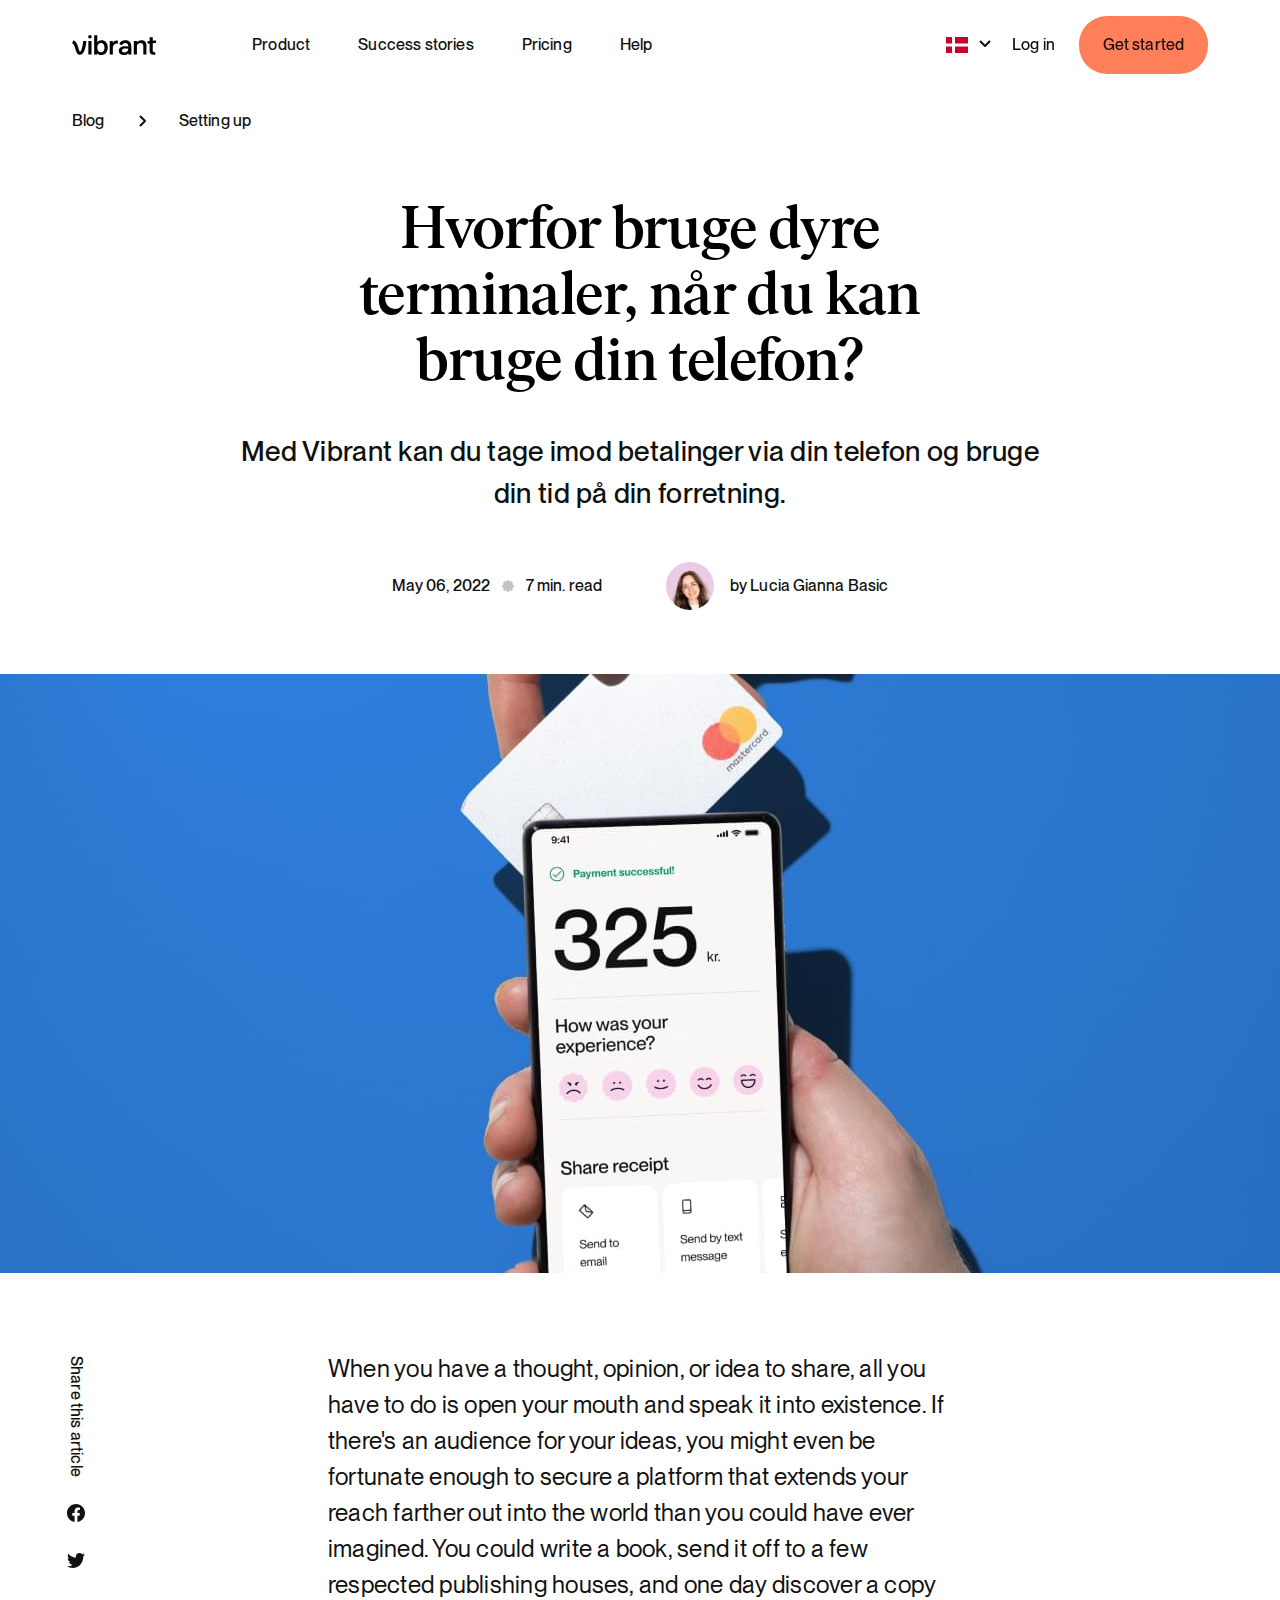
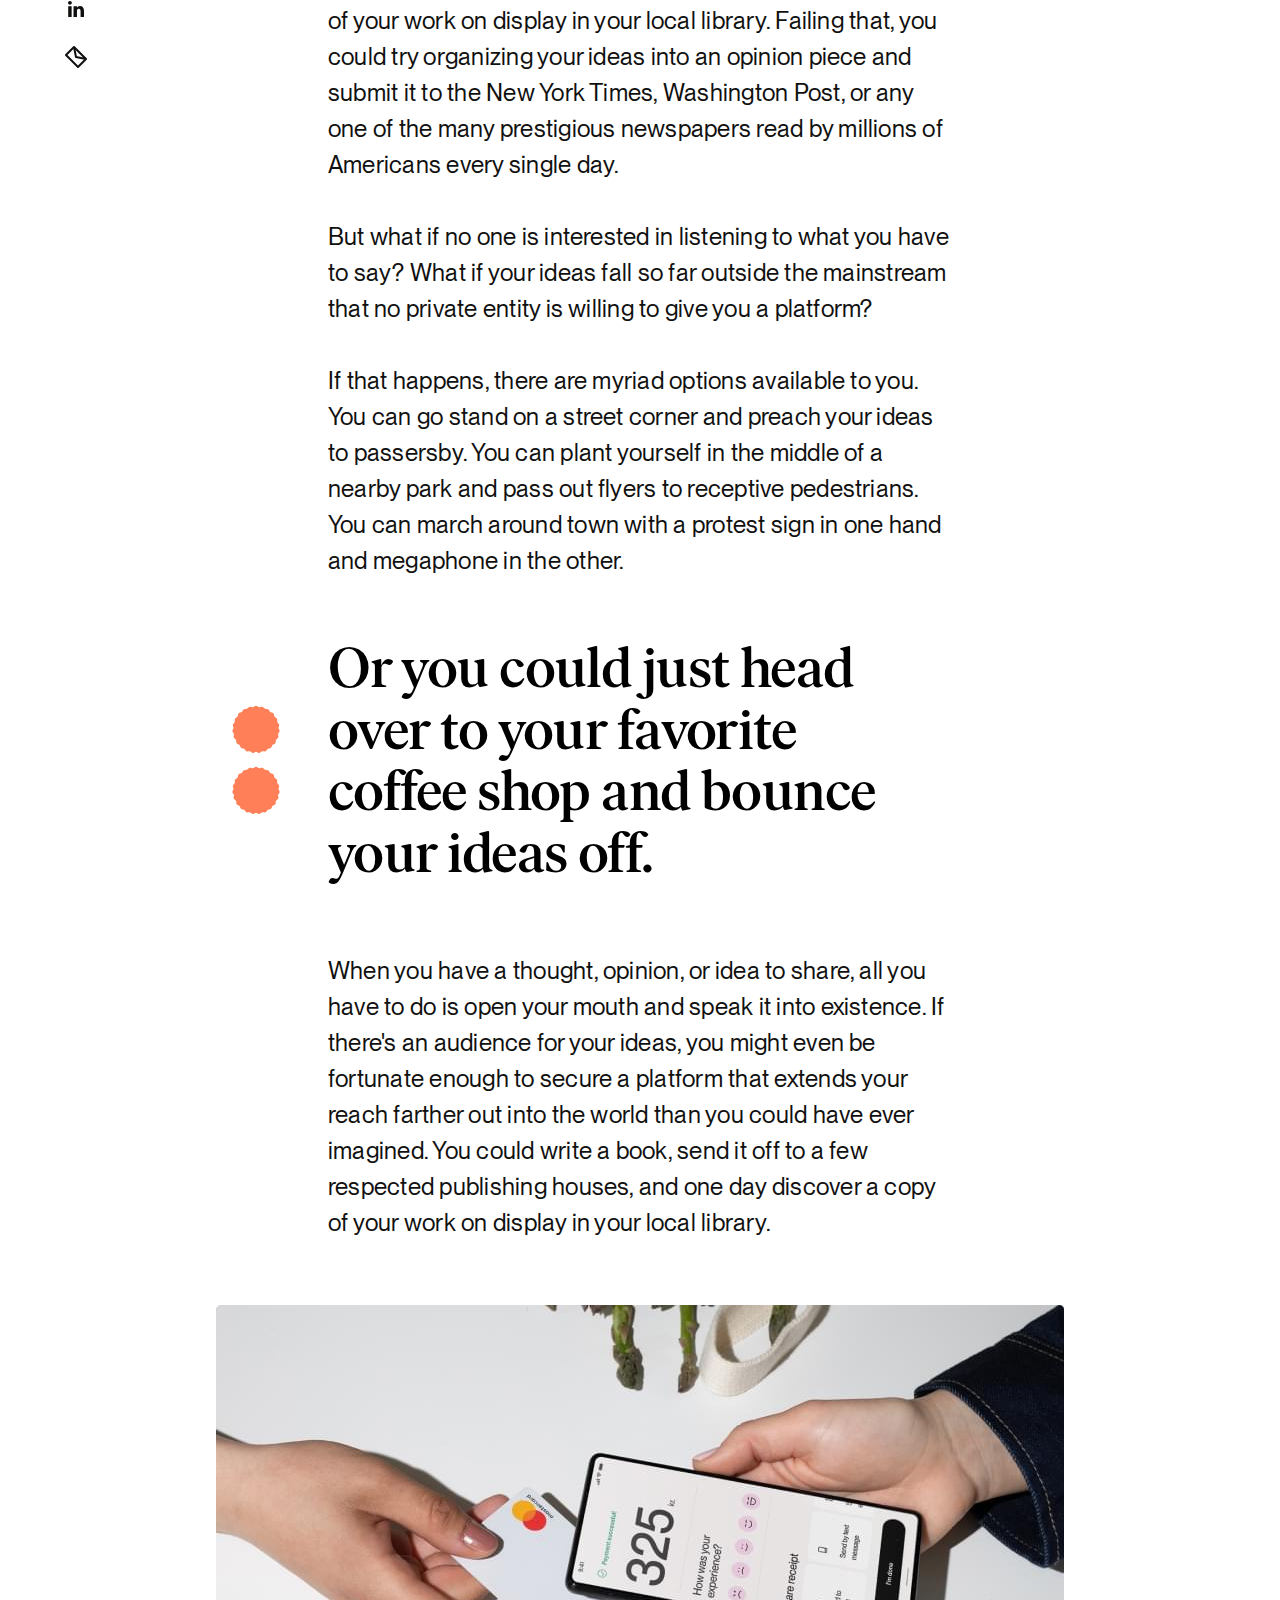
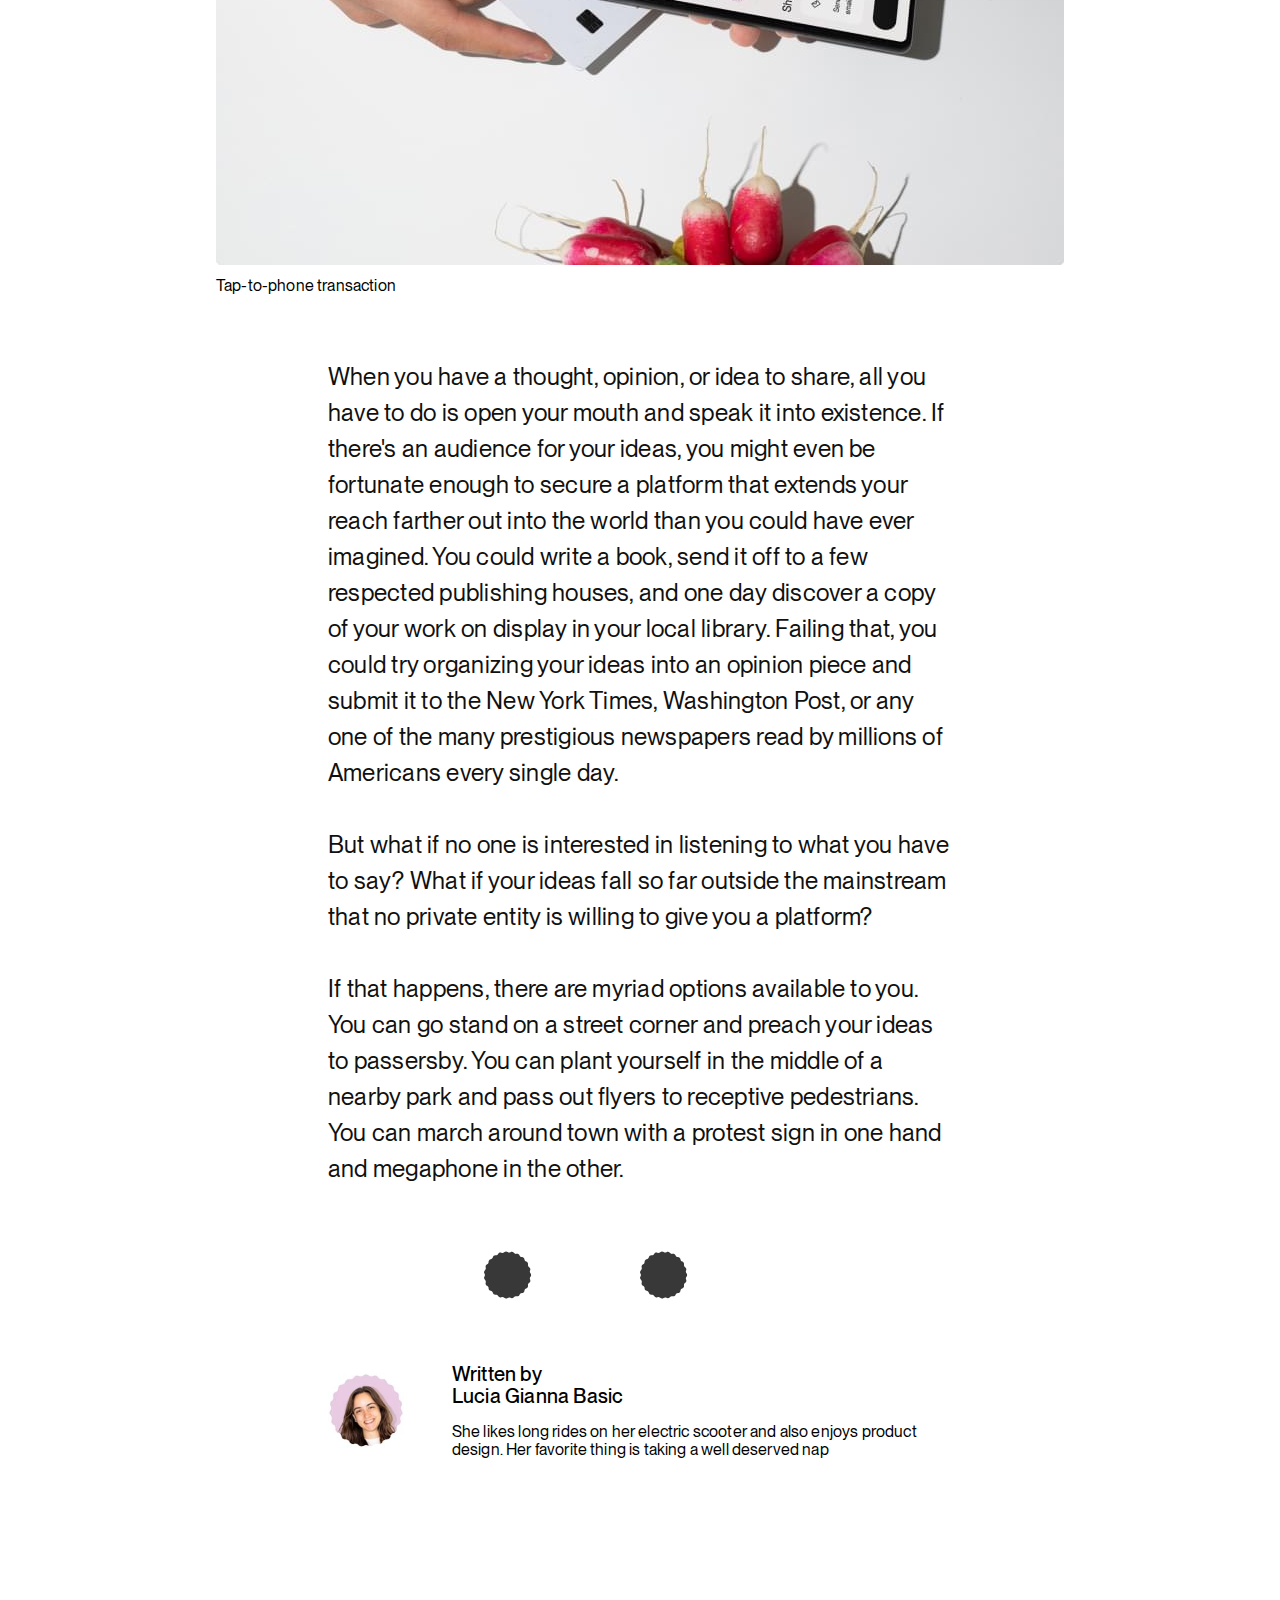
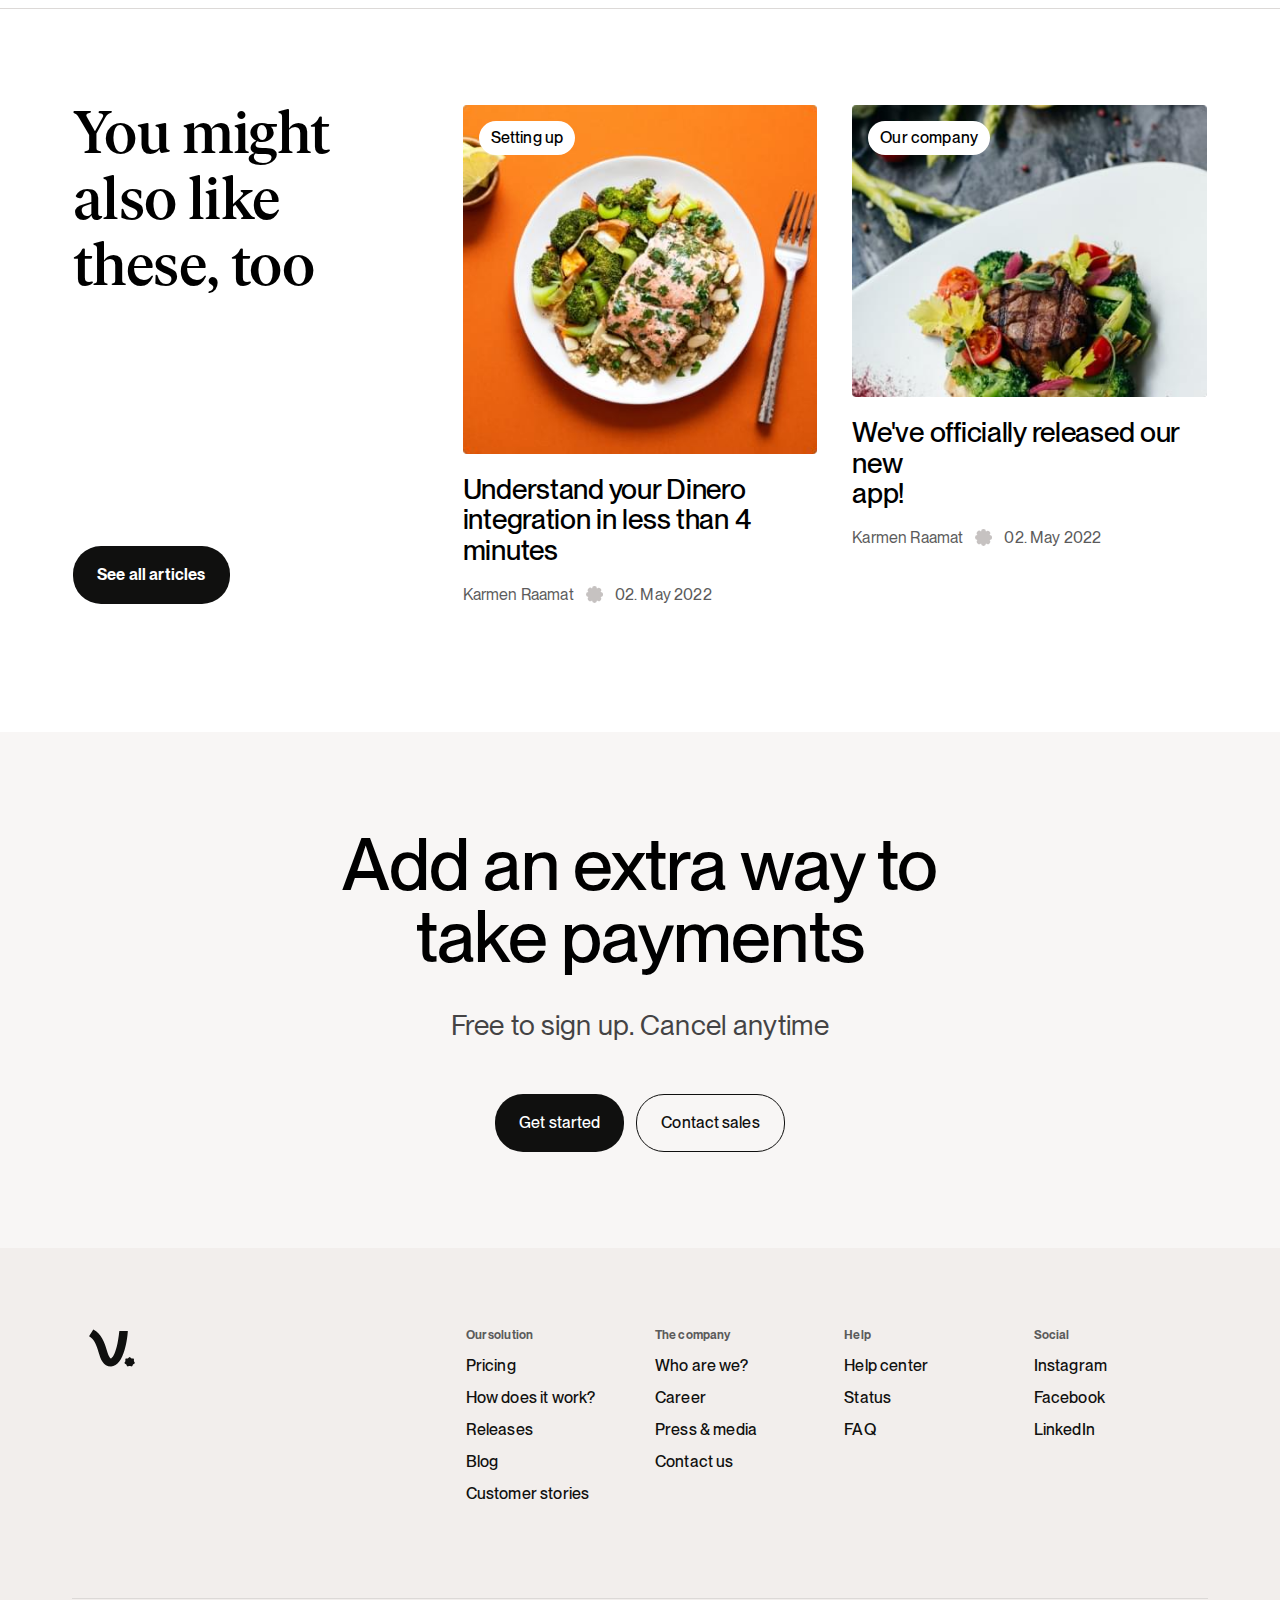
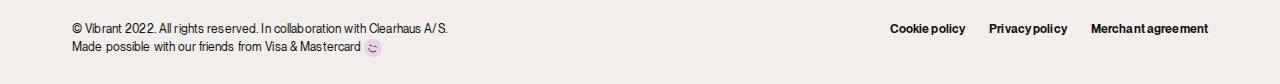
==== commit 0a101d60: "Update from https://github.com/vibrantly/monorepo/commit/2d00bc100d9dfed0db9f60d39f77fe784144ce5c" ====
--- a/index.html
+++ b/index.html
@@ -1,636 +1,283 @@
-<!DOCTYPE html>
-<html lang="en">
-  <head>
-    <meta charset="UTF-8">
-    <meta name="viewport" content="width=device-width,initial-scale=1">
-    <meta name="description" content="website">
-    <meta name="robots" content="index, follow">
-    <meta name="copyright" content="company">
-    <meta name="keywords" content="">
-    <title>Blog page</title>
-  <script defer="defer" src="index.js"></script><link href="index.css" rel="stylesheet"></head>
-
-  <body>
-    <header class="header">
-      <div class="container">
-        <div class="row">
-          <div class="col col--no-gutter header__container">
-            <div class="header__logo">
-              <a href="#" class="header__logo-img">
-                <img src="./assets/images/icon-logo.svg">
-              </a>
-            </div>
-            <nav class="header-nav" id="header-nav">
-              <ul class="menu">
-                <li class="menu-item">
-                  <a href="#" class="menu-item__link">Product</a>
-                </li>
-                <li class="menu-item">
-                  <a href="#" class="menu-item__link">Success stories</a>
-                </li>
-                <li class="menu-item">
-                  <a href="#" class="menu-item__link">Pricing</a>
-                </li>
-                <li class="menu-item">
-                  <a href="#" class="menu-item__link">Help</a>
-                </li>
-              </ul>
-            </nav>
-            <div class="header__controls">
-              <div class="menu-item--lang">
-                <div class="language-select" id="languageSelect">
-                  <a href="#" class="option">
-                    <img src="./assets/images/icon-da.svg" alt="">
-                  </a>
-                  <div class="options-container" id="optionsContainer">
-                    <a href="#" class="option">
-                      <img src="./assets/images/icon-es.svg" alt="">
-                    </a>
-                    <a href="#" class="option">
-                      <img src="./assets/images/icon-en.svg" alt="">
-                    </a>
-                  </div>
-                </div>
-              </div>
-              <button class="btn btn--link header__controls-item--login">
-                Log in
-              </button>
-              <button class="btn btn--secondary header__controls-item--started">
-                Get started
-              </button>
-            </div>
-          </div>
-          <!-- /.col col--no-gutter header__container header 1440px -->
-          <div class="col col--no-gutter header__container--tablet">
-            <div class="header__container--tablet-wrap">
-              <div class="header__logo">
-                <a href="#" class="header__logo-img">
-                  <img src="./assets/images/icon-logo.svg">
-                </a>
-              </div>
-              <div class="header__controls">
-                <div class="menu-item--lang">
-                  <div class="language-select" id="languageSelectTablet">
-                    <a href="#" class="option">
-                      <img src="./assets/images/icon-da.svg" alt="">
-                    </a>
-                    <div class="options-container" id="optionsContainerTablet">
-                      <a href="#" class="option">
-                        <img src="./assets/images/icon-es.svg" alt="">
-                      </a>
-                      <a href="#" class="option">
-                        <img src="./assets/images/icon-en.svg" alt="">
-                      </a>
-                    </div>
-                  </div>
-                </div>
-                <button class="btn btn--link header__controls-item--login">
-                  Log in
-                </button>
-                <button class="btn btn--secondary header__controls-item--started">
-                  Get started
-                </button>
-              </div>
-              <div class="header-nav-icon" id="navIconTablet">
-                <div class="header-nav-icon__button">
-                  <span class="header-nav-icon__line"></span>
-                  <span class="header-nav-icon__line"></span>
-                  <span class="header-nav-icon__line"></span>
-                </div>
-              </div>
-            </div>
-            <nav class="header-nav" id="header-nav-tablet">
-              <ul class="menu">
-                <li class="menu-item">
-                  <a href="#" class="menu-item__link">Product</a>
-                </li>
-                <li class="menu-item">
-                  <a href="#" class="menu-item__link">Success stories</a>
-                </li>
-                <li class="menu-item">
-                  <a href="#" class="menu-item__link">Pricing</a>
-                </li>
-                <li class="menu-item">
-                  <a href="#" class="menu-item__link">Help</a>
-                </li>
-              </ul>
-            </nav>
-          </div>
-          <!-- /.col col--no-gutter header__container--tablet 1024px-->
-          <div class="col col--no-gutter header__container--mobile">
-            <div class="header__container--mobile-wrap">
-              <div class="header__logo" id="headerLogoMobile">
-                <a href="#" class="header__logo-img">
-                  <img src="./assets/images/icon-logo.svg">
-                </a>
-                <div class="language-select" id="languageSelectMobile">
-                  <a href="#" class="option">
-                    <img src="./assets/images/icon-da.svg" alt="">
-                  </a>
-                  <div class="options-container" id="optionsContainerMobile">
-                    <a href="#" class="option">
-                      <img src="./assets/images/icon-es.svg" alt="">
-                    </a>
-                    <a href="#" class="option">
-                      <img src="./assets/images/icon-en.svg" alt="">
-                    </a>
-                  </div>
-                </div>
-              </div>
-              <div class="header-nav-icon" id="navIconMobile">
-                <div class="header-nav-icon__button">
-                  <span class="header-nav-icon__line"></span>
-                  <span class="header-nav-icon__line"></span>
-                  <span class="header-nav-icon__line"></span>
-                </div>
-              </div>
-            </div>
-            <!-- </div> -->
-            <nav class="header-nav" id="header-nav--mobile">
-              <ul class="menu">
-                <li class="menu-item">
-                  <a href="#" class="menu-item__link">Product</a>
-                </li>
-                <li class="menu-item">
-                  <a href="#" class="menu-item__link">Success stories</a>
-                </li>
-                <li class="menu-item">
-                  <a href="#" class="menu-item__link">Pricing</a>
-                </li>
-                <li class="menu-item">
-                  <a href="#" class="menu-item__link">Help</a>
-                </li>
-              </ul>
-              <div class="header__controls">
-                <button class="btn btn--link header__controls-item">
-                  Log in
-                </button>
-                <button class="btn btn--secondary header__controls-item">
-                  Get started
-                </button>
-              </div>
-            </nav>
-          </div>
-          <!-- /.col col--no-gutter header__container--mobile 375px-->
-        </div>
-        <!-- /.row -->
-      </div>
-      <!-- /.container -->
-    </header>
-    <!-- /.header -->
-    <main class="main">
-      <section class="heading-section">
-        <div class="container">
-          <div class="row">
-            <div class="col col--no-gutter">
-              <div class="heading-section__container">
-                <h1 class="title title--h1">
-                  Everything going on in<br>
-                  Vibrant.<mark class="heading-section__title--mark">
-                    Right here.</mark>
-                </h1>
-              </div>
-            </div>
-          </div>
-        </div>
-        <!-- /.container -->
-      </section>
-      <section class="categories-section">
-        <div class="container">
-          <div class="row">
-            <div class="col col--no-gutter">
-              <div class="categories-section__items">
-                <div class="categories-section__items-buttons">
-                  <a href="#" class="btn--blog">All news</a>
-                  <a href="#" class="btn--blog">Product</a>
-                  <a href="#" class="btn--blog">Our company</a>
-                  <a href="#" class="btn--blog">Entrepreneurship</a>
-                  <a href="#" class="btn--blog">Integrations</a>
-                  <div class="category-select" data-state="">
-                    <div class="category-select__title"></div>
-                    <div class="category-select__content">
-                      <input id="allNewsOption" class="category-select__input" type="radio" name="categoryOption" checked="checked">
-                      <label for="allNewsOption" tabindex="0" class="category-select__label first-option" data-value="All news"></label>
-                      <input id="productOption" class="category-select__input" type="radio" name="categoryOption">
-                      <label for="productOption" tabindex="0" class="category-select__label" data-value="Product"></label>
-                      <input id="ourCompanyOption" class="category-select__input" type="radio" name="categoryOption">
-                      <label for="ourCompanyOption" tabindex="0" class="category-select__label" data-value="Our company"></label>
-                      <input id="entrepreneurshipOption" class="category-select__input" type="radio" name="categoryOption">
-                      <label for="entrepreneurshipOption" tabindex="0" class="category-select__label" data-value="Entrepreneurship"></label>
-                      <input id="integrationsOption" class="category-select__input" type="radio" name="categoryOption">
-                      <label for="integrationsOption" tabindex="0" class="category-select__label" data-value="Integrations"></label>
-                    </div>
-                  </div>
-                  <!-- category-select -->
-                  <div class="input--search" id="searchInput">
-                    <input type="search" class="categories-section__input">
-                  </div>
-                </div>
-              </div>
-              <div class="all-news-sections">
-                <a class="all-news-sections__item">
-                  <div class="all-news-sections__item-img">
-                    <div class="btn-category">Setting up</div>
-                    <img src="./assets/images/all-news.jpg">
-                  </div>
-                  <h4 class="title title--h4 all-news-sections__item-title">
-                    Hvorfor bruge dyre terminaler, når du kan bruge din telefon?
-                  </h4>
-                  <div class="all-news-sections__item-desc">
-                    <p class="article article--sm">May 06, 2022</p>
-                    <span class="blog-article__icon"><img src="./assets/images/icon-union.svg" alt="union"></span>
-                    <p class="article article--sm">7 min. read</p>
-                    <span class="blog-article__icon"><img src="./assets/images/icon-union.svg" alt="union"></span>
-                    <p class="article article--sm">Michael Yde Nielsen</p>
-                  </div>
-                </a>
-                <div class="all-news-sections__list">
-                  <div class="block-subscribe">
-                    <h5 class="title title--h5">Do more for your business</h5>
-                    <p class="article article--md">
-                      Subscribe to our newsletter
-                    </p>
-                    <div class="block-subscribe__item">
-                      <input type="text" class="input--subscribe" placeholder="Enter email">
-                      <button class="btn btn--primary">Subscribe</button>
-                    </div>
-                  </div>
-                  <div class="article-list">
-                    <a href="#" class="article-list__item">
-                      <div class="article-list__item-img article-list__item-img--first"></div>
-                      <div class="article-list__item-desc">
-                        <p class="article article--lg">
-                          This is how you set up your very<br>
-                          own terminal
-                        </p>
-                        <div class="article-list__item-desc--author">
-                          <p class="article article--sm">Gabriela Mazallo</p>
-                          <p class="article article--sm">Product</p>
-                          <span class="blog-article__icon"><img src="./assets/images/icon-union.svg" alt="union"></span>
-                          <p class="article article--sm">May 04, 2022</p>
-                        </div>
-                      </div>
-                    </a>
-                    <a href="#" class="article-list__item">
-                      <div class="article-list__item-img article-list__item-img--second"></div>
-                      <div class="article-list__item-desc">
-                        <p class="article article--lg">
-                          Understand your Dinero<br>
-                          integration in less than 4 minutes.
-                        </p>
-                        <div class="article-list__item-desc--author">
-                          <p class="article article--sm">Anders Kaels Malmos</p>
-                          <p class="article article--sm">Integrations</p>
-                          <span class="blog-article__icon"><img src="./assets/images/icon-union.svg" alt="union"></span>
-                          <p class="article article--sm">May 04, 2022</p>
-                        </div>
-                      </div>
-                    </a>
-                    <a href="#" class="article-list__item">
-                      <div class="article-list__item-img article-list__item-img--third"></div>
-                      <div class="article-list__item-desc">
-                        <p class="article article--lg">The app</p>
-                        <div class="article-list__item-desc--author">
-                          <p class="article article--sm">Karmen Raamat</p>
-                          <p class="article article--sm">Our company</p>
-                          <span class="blog-article__icon"><img src="./assets/images/icon-union.svg" alt="union"></span>
-                          <p class="article article--sm">May 04, 2022</p>
-                        </div>
-                      </div>
-                    </a>
-                  </div>
-                </div>
-              </div>
-            </div>
-          </div>
-          <!-- /.row -->
-        </div>
-        <!-- /.container -->
-      </section>
-      <!-- /.categories-section -->
-      <section class="feature-section">
-        <div class="feature-section__container">
-          <div class="feature-section__col">
-            <h3 class="title title--h3">
-              Latest <br><mark class="feature-section__title--mark">app</mark><br>
-              updates
-            </h3>
-            <button class="btn btn--primary feature-section__btn">
-              See all updates
-            </button>
-          </div>
-          <!-- /.feature-section__col -->
-          <a href="#" class="feature-section__col">
-            <div class="feature-section__img">
-              <img src="./assets/images/release-app.jpg" alt="">
-            </div>
-            <p class="article article--lg">
-              We've officially released our new app!
-            </p>
-            <p class="article article--sm">4 min. read</p>
-          </a>
-          <!-- /.feature-section__col -->
-          <a href="#" class="feature-section__col">
-            <div class="feature-section__img">
-              <img src="./assets/images/terminal.jpg" alt="">
-            </div>
-            <p class="article article--lg">
-              You can now add products in your terminal
-            </p>
-            <p class="article article--sm">4 min. read</p>
-          </a>
-          <!-- /.feature-section__col -->
-          <a href="#" class="feature-section__col">
-            <div class="feature-section__img">
-              <img src="./assets/images/stats.jpg" alt="">
-            </div>
-            <p class="article article--lg">
-              New stats view! Understand your day better than ever
-            </p>
-            <p class="article article--sm">4 min. read</p>
-          </a>
-          <!-- /.feature-section__col -->
-          <div class="slider">
-            <div class="slider-list">
-              <div class="slider-track">
-                <div class="slide">
-                  <div class="feature-section__col">
-                    <div class="feature-section__img--slider">
-                      <img src="./assets/images/dinero-slider-img.jpg" alt="">
-                    </div>
-                    <p class="article article--xl">
-                      Understand your Dinero integration in less than 4 minutes
-                    </p>
-                    <div class="articles-section--author">
-                      <p class="article article--sm">Karmen Raamat</p>
-                      <span class="blog-article__icon"><img src="./assets/images/icon-union.svg" alt="union"></span>
-                      <p class="article article--sm">02. May 2022</p>
-                    </div>
-                  </div>
-                </div>
-                <div class="slide">
-                  <div class="feature-section__col">
-                    <div class="feature-section__img--slider">
-                      <img src="./assets/images/dinero-slider-img.jpg" alt="">
-                    </div>
-                    <p class="article article--xl">
-                      You can now add products in your terminal
-                    </p>
-                    <p class="article article--sm">4 min. read</p>
-                  </div>
-                </div>
-                <div class="slide">
-                  <div class="feature-section__col">
-                    <div class="feature-section__img--slider">
-                      <img src="./assets/images/dinero-slider-img.jpg" alt="">
-                    </div>
-                    <p class="article article--xl">
-                      New stats view! Understand your day better than ever
-                    </p>
-                    <p class="article article--sm">4 min. read</p>
-                  </div>
-                </div>
-              </div>
-            </div>
-            <div class="slider-arrows">
-              <div class="prev disabled">&larr;</div>
-              <div class="next">&rarr;</div>
-            </div>
-          </div>
-          <!-- /.slider -->
-        </div>
-      </section>
-      <!-- /.feature-section -->
-      <section class="articles-section">
-        <div class="container">
-          <h3 class="title title--h3">Other articles</h3>
-          <div class="row">
-            <div class="articles-section__container">
-              <div class="articles-section__col">
-                <a href="#" class="articles-section__item">
-                  <div class="articles-section__img">
-                    <div class="btn-category">Setting up</div>
-                    <img src="./assets/images/article-1.jpg" alt="">
-                  </div>
-                  <h5 class="title title--h5">
-                    Understand your Dinero<br>
-                    integration in less than 4 minutes
-                  </h5>
-                  <div class="articles-section--author">
-                    <p class="article article--sm">Karmen Raamat</p>
-                    <span class="blog-article__icon"><img src="./assets/images/icon-union.svg" alt="union"></span>
-                    <p class="article article--sm">02. May 2022</p>
-                  </div>
-                </a>
-              </div>
-              <!-- /.articles-section__col -->
-              <div class="articles-section__col">
-                <a href="#" class="articles-section__item">
-                  <div class="articles-section__img">
-                    <div class="btn-category">Start your business</div>
-                    <img src="./assets/images/article-2.jpg" alt="">
-                  </div>
-                  <h5 class="title title--h5">
-                    You can now add products in<br>
-                    your terminal
-                  </h5>
-                  <div class="articles-section--author">
-                    <p class="article article--sm">Karmen Raamat</p>
-                    <span class="blog-article__icon"><img src="./assets/images/icon-union.svg" alt="union"></span>
-                    <p class="article article--sm">02. May 2022</p>
-                  </div>
-                </a>
-              </div>
-              <!-- /.articles-section__col -->
-              <div class="articles-section__col">
-                <a href="#" class="articles-section__item">
-                  <div class="articles-section__img">
-                    <div class="btn-category">Our company</div>
-                    <img src="./assets/images/article-3.jpg" alt="">
-                  </div>
-                  <h5 class="title title--h5">
-                    We've officially released our new<br>
-                    app!
-                  </h5>
-                  <div class="articles-section--author">
-                    <p class="article article--sm">Karmen Raamat</p>
-                    <span class="blog-article__icon"><img src="./assets/images/icon-union.svg" alt="union"></span>
-                    <p class="article article--sm">02. May 2022</p>
-                  </div>
-                </a>
-              </div>
-              <!-- /.articles-section__col -->
-              <div class="articles-section__col">
-                <a href="#" class="articles-section__item">
-                  <div class="articles-section__img">
-                    <div class="btn-category">Fintech</div>
-                    <img src="./assets/images/article-4.jpg" alt="">
-                  </div>
-                  <h5 class="title title--h5">
-                    Hello world - we're live with<br>
-                    everything new
-                  </h5>
-                  <div class="articles-section--author">
-                    <p class="article article--sm">Karmen Raamat</p>
-                    <span class="blog-article__icon"><img src="./assets/images/icon-union.svg" alt="union"></span>
-                    <p class="article article--sm">02. May 2022</p>
-                  </div>
-                </a>
-              </div>
-              <!-- /.articles-section__col -->
-              <a href="#" class="articles-section__col articles-section__col--no-cover">
-                <div class="btn-category btn-category--no-cover">
-                  Setting up
-                </div>
-                <div class="articles-section__col--no-cover-title">
-                  <h4 class="title title--h4">
-                    New stats view!<br>
-                    Understand your<br>
-                    day better than ever
-                  </h4>
-                </div>
-                <div class="articles-section--author">
-                  <p class="article article--sm">Karmen Raamat</p>
-                  <span class="blog-article__icon"><img src="./assets/images/icon-union.svg" alt="union"></span>
-                  <p class="article article--sm">2 min. read</p>
-                </div>
-              </a>
-              <!-- /.articles-section__col--no-cover -->
-              <div class="articles-section__col">
-                <a href="#" class="articles-section__item">
-                  <div class="articles-section__img">
-                    <div class="btn-category">The app</div>
-                    <img src="./assets/images/article-5.jpg" alt="">
-                  </div>
-                  <h5 class="title title--h5">
-                    The definitive guide to setting up<br>
-                    your business
-                  </h5>
-                  <div class="articles-section--author">
-                    <p class="article article--sm">Karmen Raamat</p>
-                    <span class="blog-article__icon"><img src="./assets/images/icon-union.svg" alt="union"></span>
-                    <p class="article article--sm">02. May 2022</p>
-                  </div>
-                </a>
-              </div>
-              <!-- /.articles-section__col -->
-            </div>
-            <!-- /.articles-section__container -->
-          </div>
-          <!-- /.row -->
-          <div class="articles-section__more">
-            <button class="btn btn--underlined">Show more</button>
-          </div>
-        </div>
-        <!-- /.container -->
-      </section>
-      <!-- /.articles-section -->
-      <section class="cta-section-shapes">
-        <div class="container">
-          <div class="row">
-            <div class="cta-section-shapes__container">
-              <h2 class="title cta-section-shapes__title">
-                Add an extra way to take payments
-              </h2>
-              <p class="article cta-section-shapes__article">
-                Free to sign up. Cancel anytime
-              </p>
-              <div class="cta-section-shapes__controls">
-                <button class="btn btn--primary">Get started</button>
-                <button class="btn btn--outlined">Contact sales</button>
-              </div>
-            </div>
-            <!-- /.cta-section--shapes__container -->
-          </div>
-          <!-- .row -->
-        </div>
-        <!-- /.container -->
-      </section>
-      <!-- /.cta-section--shapes -->
-    </main>
-    <!-- /.main -->
-    <footer class="footer">
-      <!-- <div> -->
-      <div class="container">
-        <div class="row footer-content">
-          <div class="col col-4">
-            <div class="footer__logo">
-              <a href="#" class="footer__logo-img">
-                <img src="./assets/images/icon-logo-footer.svg">
-              </a>
-            </div>
-          </div>
-          <div class="col col--no-gutter col-8 col-xl-12">
-            <div class="d-flex justify-content-center">
-              <nav class="footer-nav d-flex flex-1">
-                <div class="col col-3 col-sm-6 footer-nav__col">
-                  <a href="#" class="footer-nav__item footer-nav__item-title">Our solution</a>
-                  <a href="#" class="footer-nav__item">Pricing</a>
-                  <a href="#" class="footer-nav__item">How does it work?</a>
-                  <a href="#" class="footer-nav__item">Releases</a>
-                  <a href="#" class="footer-nav__item">Blog</a>
-                  <a href="#" class="footer-nav__item">Customer stories</a>
-                </div>
-                <div class="col col-3 col-sm-6 footer-nav__col">
-                  <a href="#" class="footer-nav__item footer-nav__item-title">The company</a>
-                  <a href="#" class="footer-nav__item">Who are we?</a>
-                  <a href="#" class="footer-nav__item">Career</a>
-                  <a href="#" class="footer-nav__item">Press & media</a>
-                  <a href="#" class="footer-nav__item">Contact us</a>
-                </div>
-                <div class="col col-3 col-sm-6 footer-nav__col">
-                  <a href="#" class="footer-nav__item footer-nav__item-title">Help</a>
-                  <a href="#" class="footer-nav__item">Help center</a>
-                  <a href="#" class="footer-nav__item">Status</a>
-                  <a href="#" class="footer-nav__item">FAQ</a>
-                </div>
-                <div class="col col-3 col-sm-6 footer-nav__col">
-                  <a href="#" class="footer-nav__item footer-nav__item-title">Social</a>
-                  <a href="#" class="footer-nav__item">Instagram</a>
-                  <a href="#" class="footer-nav__item">Facebook</a>
-                  <a href="#" class="footer-nav__item">LinkedIn</a>
-                </div>
-              </nav>
-              <!-- /.footer-nav -->
-            </div>
-          </div>
-        </div>
-        <!-- /.row -->
-        <div class="row footer-info">
-          <div class="col col--no-gutter col-6 col-sm-12">
-            <div class="article article--sm footer-info__container footer-info__container-text">
-              © Vibrant 2022. All rights reserved. In collaboration with
-              Clearhaus A/S.
-              <div class="footer-info__container-text">
-                <div class="article article--sm footer-info__container-text">
-                  Made possible with our friends from Visa & Mastercard
-                </div>
-                <div class="footer-info__icon">
-                  <img src="./assets/images/icon-happy.svg" alt="">
-                </div>
-              </div>
-            </div>
-          </div>
-          <!-- /.col col--no-gutter col-6 -->
-          <div class="col col--no-gutter col-6 col-sm-12">
-            <div class="footer-info__policy">
-              <a href="#" class="footer-info__policy-item">Cookie policy</a>
-              <a href="#" class="footer-info__policy-item">Privacy policy</a>
-              <a href="#" class="footer-info__policy-item">Merchant agreement</a>
-            </div>
-          </div>
-          <!-- /.col col--no-gutter col-6 -->
-        </div>
-        <!-- /.row -->
-      </div>
-      <!-- /.container -->
-
-      <div class="move-to-top">
-        <div class="move-to-top__image">
-          <img src="./assets/images/icon-star.svg" alt="">
-        </div>
-      </div>
-    </footer>
-    <!-- /.footer -->
-  </body>
-</html>
+<!doctype html><html lang="en"><head><meta charset="UTF-8"/><meta name="viewport" content="width=device-width,initial-scale=1"/><meta name="description" content="website"/><meta name="robots" content="index, follow"/><meta name="copyright" content="company"/><meta name="keywords" content="website, config..."/><title>Website for WordPress</title><link rel="stylesheet" href="main.css"/><script src="https://code.jquery.com/jquery-3.6.0.js" integrity="sha256-H+K7U5CnXl1h5ywQfKtSj8PCmoN9aaq30gDh27Xc0jk=" crossorigin="anonymous"></script><script defer="defer" src="/index.js"></script><link href="/index.css" rel="stylesheet"></head><body><header class="header" id="top"><div class="container"><div class="row"><div class="col col--no-gutter d-flex justify-content-between header__container"><div class="header__logo"><a href="index.html" class="header__logo-img"><img src="./assets/images/icon-logo.svg"/></a></div><div class="header-nav-icon"></div><nav class="header-nav" id="header-nav"><ul class="menu"><li class="menu-item"><a href="#" class="menu-item__link">Product</a></li><li class="menu-item"><a href="#" class="menu-item__link">Success stories</a></li><li class="menu-item"><a href="#" class="menu-item__link">Pricing</a></li><li class="menu-item"><a href="#" class="menu-item__link">Help</a></li><li class="menu-item menu-item--lang"><ul class="language-select"><li class="active option lang--da" data-lang="da"><img src="./assets/images/icon-da.svg" alt=""/></li><li data-lang="es" class="option lang--es"><img src="./assets/images/icon-es.svg" alt=""/></li><li data-lang="en" class="option lang--en"><img src="./assets/images/icon-en.svg" alt=""/></li></ul></li><li class="menu-item menu-item--mobile"><div class="header__controls"><button class="btn btn--link header__controls-item">Log in</button> <button class="btn btn--secondary header__controls-item">Get started</button></div></li></ul></nav></div></div></div></header><main><section class="breadcrumb-section"><div class="container"><div class="row"><div class="breadcrumb-section__container"><p class="article article--md">Blog</p><div class="breadcrumb-section__icon"></div><p class="article article--md">Setting up</p></div></div></div></section><section class="heading-section--article"><h2 class="title title--h2">Hvorfor bruge dyre<br/>terminaler, når du kan<br/>bruge din telefon?</h2><p class="article article--xl heading-section--article__desc">Med Vibrant kan du tage imod betalinger via din telefon og bruge<br/>din tid på din forretning.</p><div class="heading-section--article__author"><div class="heading-section--article__author-info"><p class="article--details">May 06, 2022</p><span class="heading-section--article__author-icon"><img src="./assets/images/icon-union.svg" alt="union"/></span><span class="heading-section--article__author-icon heading-section--article__author-icon--orange"><img src="./assets/images/icon-union-orange.svg" alt="union"/></span><p class="article--details">7 min. read</p></div><div class="heading-section--article__author-content"><div class="heading-section--article__author-content--image"><img src="./assets/images/icon-author.jpg" alt=""/></div><p class="article--details heading-section--article__author-content--name">by Lucia Gianna Basic</p></div></div></section><section class="blog-item-section"><div class="container"><div class="row"><div class="blog-item-section__image blog-item-section__image--first"></div><div class="share"><p class="article article--md">Share this article</p><div class="share__social"><a href="#"><div class="share__social-icon share__social-icon--facebook"></div></a><a href="#"><div class="share__social-icon share__social-icon--twitter"></div></a><a href="#"><div class="share__social-icon share__social-icon--linkedin"></div></a><a href="#"><div class="share__social-icon share__social-icon--email"></div></a></div></div><div class="blog-item-section__content"><p class="article blog-item-section__text">When you have a thought, opinion, or idea to share, all you have to do is open your mouth and speak it into existence. If there's an audience for your ideas, you might even be fortunate enough to secure a platform that extends your reach farther out into the world than you could have ever imagined. You could write a book, send it off to a few respected publishing houses, and one day discover a copy of your work on display in your local library. Failing that, you could try organizing your ideas into an opinion piece and submit it to the New York Times, Washington Post, or any one of the many prestigious newspapers read by millions of Americans every single day.<br/><br/>But what if no one is interested in listening to what you have to say? What if your ideas fall so far outside the mainstream that no private entity is willing to give you a platform?<br/><br/>If that happens, there are myriad options available to you. You can go stand on a street corner and preach your ideas to passersby. You can plant yourself in the middle of a nearby park and pass out flyers to receptive pedestrians. You can march around town with a protest sign in one hand and megaphone in the other.</p><blockquote class="blockquote blog-item-section__blockquote"><h3 class="title title--h3">Or you could just head<br/>over to your favorite<br/>coffee shop and bounce<br/>your ideas off.</h3></blockquote><p class="article blog-item-section__text">When you have a thought, opinion, or idea to share, all you have to do is open your mouth and speak it into existence. If there's an audience for your ideas, you might even be fortunate enough to secure a platform that extends your reach farther out into the world than you could have ever imagined. You could write a book, send it off to a few respected publishing houses, and one day discover a copy of your work on display in your local library.</p></div><div class="blog-item-section__image blog-item-section__image--second"><div class="blog-item-section__image-cover"></div><p class="article blog-item-section__image-desc">Tap-to-phone transaction</p></div><div class="blog-item-section__content"><p class="article blog-item-section__text">When you have a thought, opinion, or idea to share, all you have to do is open your mouth and speak it into existence. If there's an audience for your ideas, you might even be fortunate enough to secure a platform that extends your reach farther out into the world than you could have ever imagined. You could write a book, send it off to a few respected publishing houses, and one day discover a copy of your work on display in your local library. Failing that, you could try organizing your ideas into an opinion piece and submit it to the New York Times, Washington Post, or any one of the many prestigious newspapers read by millions of Americans every single day.<br/><br/>But what if no one is interested in listening to what you have to say? What if your ideas fall so far outside the mainstream that no private entity is willing to give you a platform?<br/><br/>If that happens, there are myriad options available to you. You can go stand on a street corner and preach your ideas to passersby. You can plant yourself in the middle of a nearby park and pass out flyers to receptive pedestrians. You can march around town with a protest sign in one hand and megaphone in the other.</p><div class="blog-item-section__decoration"></div><div class="blog-item-section__content-author"><div class="blog-item-section__content-author-img"><img src="./assets/images/icon-author-big.jpg" alt=""/></div><div class="blog-item-section__content-author-desc"><p class="article article--lg">Written by<br/>Lucia Gianna Basic</p><p class="article article--sm">She likes long rides on her electric scooter and also enjoys product design. Her favorite thing is taking a well deserved nap</p></div></div></div></div></div></section><section class="related-articles-section"><div class="related-articles-section__container"><div class="related-articles-section__col"><h2 class="title title--h2">You might<br/>also like<br/>these, too</h2><button class="btn btn--primary related-articles-section__btn">See all articles</button></div><div class="related-articles-section__col"><div class="articles-section__item"><div class="articles-section__img"><a href="#" class="btn-category">Setting up</a> <img src="./assets/images/article-1.jpg" alt=""/></div><h5 class="title title--h5">Understand your Dinero<br/>integration in less than 4 minutes</h5><div class="articles-section--author"><p class="article article--sm">Karmen Raamat</p><span class="blog-article__icon"><img src="./assets/images/icon-union.svg" alt="union"/></span><p class="article article--sm">02. May 2022</p></div></div></div><div class="related-articles-section__col"><div class="articles-section__item"><div class="articles-section__img"><a href="#" class="btn-category">Our company</a> <img src="./assets/images/article-3.jpg" alt=""/></div><h5 class="title title--h5">We've officially released our new<br/>app!</h5><div class="articles-section--author"><p class="article article--sm">Karmen Raamat</p><span class="blog-article__icon"><img src="./assets/images/icon-union.svg" alt="union"/></span><p class="article article--sm">02. May 2022</p></div></div></div><div class="slider"><div class="slider-list"><div class="slider-track"><div class="slide"><div class="feature-section__col"><div class="feature-section__img--slider"><img src="./assets/images/dinero-slider-img.jpg" alt=""/></div><p class="article article--xl">Understand your Dinero integration in less than 4 minutes</p><div class="articles-section--author"><p class="article article--sm">Karmen Raamat</p><span class="blog-article__icon"><img src="./assets/images/icon-union.svg" alt="union"/></span><p class="article article--sm">02. May 2022</p></div></div></div><div class="slide"><div class="feature-section__col"><div class="feature-section__img--slider"><img src="./assets/images/dinero-slider-img.jpg" alt=""/></div><p class="article article--xl">You can now add products in your terminal</p><p class="article article--sm">4 min. read</p></div></div><div class="slide"><div class="feature-section__col"><div class="feature-section__img--slider"><img src="./assets/images/dinero-slider-img.jpg" alt=""/></div><p class="article article--xl">New stats view! Understand your day better than ever</p><p class="article article--sm">4 min. read</p></div></div></div></div><div class="slider-arrows"><button type="button" class="prev">&larr;</button> <button type="button" class="next">&rarr;</button></div></div></div></section><section class="cta-section-simple"><div class="container"><div class="row"><div class="cta-section-simple__container"><h2 class="title cta-section-simple__title">Add an extra way to take payments</h2><p class="article cta-section-simple__article">Free to sign up. Cancel anytime</p><div class="cta-section-simple__controls"><button class="btn btn--primary">Get started</button> <button class="btn btn--outlined">Contact sales</button></div></div></div></div></section></main><footer class="footer"><div class="container"><div class="row footer-content"><div class="col col-4"><div class="footer__logo"><a href="#" class="footer__logo-img"><img src="./assets/images/icon-logo-footer.svg"/></a></div></div><div class="col col--no-gutter col-8 col-xl-12"><div class="d-flex justify-content-center"><nav class="footer-nav d-flex flex-1"><div class="col col-3 col-sm-6 footer-nav__col"><a href="#" class="footer-nav__item footer-nav__item-title">Our solution</a> <a href="#" class="footer-nav__item">Pricing</a> <a href="#" class="footer-nav__item">How does it work?</a> <a href="#" class="footer-nav__item">Releases</a> <a href="#" class="footer-nav__item">Blog</a> <a href="#" class="footer-nav__item">Customer stories</a></div><div class="col col-3 col-sm-6 footer-nav__col"><a href="#" class="footer-nav__item footer-nav__item-title">The company</a> <a href="#" class="footer-nav__item">Who are we?</a> <a href="#" class="footer-nav__item">Career</a> <a href="#" class="footer-nav__item">Press & media</a> <a href="#" class="footer-nav__item">Contact us</a></div><div class="col col-3 col-sm-6 footer-nav__col"><a href="#" class="footer-nav__item footer-nav__item-title">Help</a> <a href="#" class="footer-nav__item">Help center</a> <a href="#" class="footer-nav__item">Status</a> <a href="#" class="footer-nav__item">FAQ</a></div><div class="col col-3 col-sm-6 footer-nav__col"><a href="#" class="footer-nav__item footer-nav__item-title">Social</a> <a href="#" class="footer-nav__item">Instagram</a> <a href="#" class="footer-nav__item">Facebook</a> <a href="#" class="footer-nav__item">LinkedIn</a></div></nav></div></div></div><div class="row footer-info"><div class="col col--no-gutter col-6 col-sm-12"><div class="article article--sm footer-info__container footer-info__container-text">© Vibrant 2022. All rights reserved. In collaboration with Clearhaus A/S.<div class="footer-info__container-text"><div class="article article--sm footer-info__container-text">Made possible with our friends from Visa & Mastercard</div><div class="footer-info__icon"><img src="./assets/images/icon-happy.svg" alt=""/></div></div></div></div><div class="col col--no-gutter col-6 col-sm-12"><div class="footer-info__policy"><a href="#" class="footer-info__policy-item">Cookie policy</a> <a href="#" class="footer-info__policy-item">Privacy policy</a> <a href="#" class="footer-info__policy-item">Merchant agreement</a></div></div></div></div><div class="move-to-top"><a href="#top" aria-label="scroll to top"><div class="move-to-top__image"><img src="./assets/images/icon-star.svg" alt=""/></div></a></div></footer><script src="./index.js"></script><script>function handleToggleNav() {
+        const menuIcon = document.querySelector('.header-nav-icon')
+        const headerNav = document.querySelector('.header-nav')
+        const headerContainer = document.querySelector('.header__container')
+        const select = document.querySelector('.language-select')
+        const headerLogo = document.querySelector('.header__logo')
+        const liLang = document.querySelector('.menu-item--lang')
+        const body = document.querySelector('body')
+        menuIcon.addEventListener('click', function () {
+          headerNav.classList.toggle('header-nav-active')
+          headerContainer.classList.toggle('header-nav-active')
+          menuIcon.classList.toggle('menu-close')
+          headerNav.className === 'header-nav header-nav-active'
+            ? (headerLogo.appendChild(select), (body.style.overflow = 'hidden'))
+            : (liLang.appendChild(select), (body.style.overflow = 'scroll'))
+        })
+      }
+      handleToggleNav()</script><script>function handleIncreaseInput() {
+        const inputItem = document.getElementById('search-input')
+        const buttons = document.querySelector(
+          '.categories-section__items-buttons',
+        )
+
+        inputItem.addEventListener('focus', event => {
+          inputItem.classList.add('active')
+          buttons.style.visibility = 'hidden'
+        })
+
+        inputItem.addEventListener('blur', event => {
+          if (!inputItem.value.length) {
+            inputItem.classList.remove('active')
+            buttons.style.visibility = 'visible'
+          }
+        })
+      }
+      handleIncreaseInput()</script><script>function showSlider() {
+        let slider = document.querySelector('.slider'),
+          sliderList = slider.querySelector('.slider-list'),
+          sliderTrack = slider.querySelector('.slider-track'),
+          slides = slider.querySelectorAll('.slide'),
+          arrows = slider.querySelector('.slider-arrows'),
+          prev = arrows.children[0],
+          next = arrows.children[1],
+          slideWidth = slides[0].offsetWidth,
+          slideIndex = 0,
+          posInit = 0,
+          posX1 = 0,
+          posX2 = 0,
+          posY1 = 0,
+          posY2 = 0,
+          posFinal = 0,
+          isSwipe = false,
+          isScroll = false,
+          allowSwipe = true,
+          transition = true,
+          nextTrf = 0,
+          prevTrf = 0,
+          posThreshold = slides[0].offsetWidth * 0.35,
+          trfRegExp = /([-\d.]+(?=px))/,
+          swipeStartTime,
+          swipeEndTime,
+          getEvent = function () {
+            return event.type.search('touch') !== -1 ? event.touches[0] : event
+          },
+          slide = function () {
+            if (transition) {
+              sliderTrack.style.transition = 'transform .5s'
+            }
+            sliderTrack.style.transform = `translate3d(-${
+              slideIndex * slideWidth
+            }px, 0px, 0px)`
+
+            prev.classList.toggle('disabled', slideIndex === 0)
+            next.classList.toggle('disabled', slideIndex === --slides.length)
+          },
+          swipeStart = function () {
+            let evt = getEvent()
+
+            if (allowSwipe) {
+              swipeStartTime = Date.now()
+
+              transition = true
+
+              nextTrf = (slideIndex + 1) * -slideWidth
+              prevTrf = (slideIndex - 1) * -slideWidth
+
+              posInit = posX1 = evt.clientX
+              posY1 = evt.clientY
+
+              sliderTrack.style.transition = ''
+
+              document.addEventListener('touchmove', swipeAction)
+              document.addEventListener('mousemove', swipeAction)
+              document.addEventListener('touchend', swipeEnd)
+              document.addEventListener('mouseup', swipeEnd)
+
+              sliderList.classList.remove('grab')
+              sliderList.classList.add('grabbing')
+            }
+          },
+          swipeAction = function () {
+            let evt = getEvent(),
+              style = sliderTrack.style.transform,
+              transform = +style.match(trfRegExp)[0]
+
+            posX2 = posX1 - evt.clientX
+            posX1 = evt.clientX
+
+            posY2 = posY1 - evt.clientY
+            posY1 = evt.clientY
+
+            if (!isSwipe && !isScroll) {
+              let posY = Math.abs(posY2)
+              if (posY > 7 || posX2 === 0) {
+                isScroll = true
+                allowSwipe = false
+              } else if (posY < 7) {
+                isSwipe = true
+              }
+            }
+
+            if (isSwipe) {
+              if (slideIndex === 0) {
+                if (posInit < posX1) {
+                  setTransform(transform, 0)
+                  return
+                } else {
+                  allowSwipe = true
+                }
+              }
+
+              if (
+                (posInit > posX1 && transform < nextTrf) ||
+                (posInit < posX1 && transform > prevTrf)
+              ) {
+                reachEdge()
+                return
+              }
+
+              sliderTrack.style.transform = `translate3d(${
+                transform - posX2
+              }px, 0px, 0px)`
+            }
+          },
+          swipeEnd = function () {
+            posFinal = posInit - posX1
+
+            isScroll = false
+            isSwipe = false
+
+            document.removeEventListener('touchmove', swipeAction)
+            document.removeEventListener('mousemove', swipeAction)
+            document.removeEventListener('touchend', swipeEnd)
+            document.removeEventListener('mouseup', swipeEnd)
+
+            sliderList.classList.add('grab')
+            sliderList.classList.remove('grabbing')
+
+            if (allowSwipe) {
+              swipeEndTime = Date.now()
+              if (
+                Math.abs(posFinal) > posThreshold ||
+                swipeEndTime - swipeStartTime < 300
+              ) {
+                if (posInit < posX1) {
+                  slideIndex--
+                } else if (posInit > posX1) {
+                  slideIndex++
+                }
+              }
+
+              if (posInit !== posX1) {
+                allowSwipe = false
+                slide()
+              } else {
+                allowSwipe = true
+              }
+            } else {
+              allowSwipe = true
+            }
+          },
+          setTransform = function (transform, comapreTransform) {
+            if (transform >= comapreTransform) {
+              if (transform > comapreTransform) {
+                sliderTrack.style.transform = `translate3d(${comapreTransform}px, 0px, 0px)`
+              }
+            }
+            allowSwipe = false
+          },
+          reachEdge = function () {
+            transition = false
+            swipeEnd()
+            allowSwipe = true
+          }
+
+        sliderTrack.style.transform = 'translate3d(0px, 0px, 0px)'
+        sliderList.classList.add('grab')
+
+        sliderTrack.addEventListener('transitionend', () => (allowSwipe = true))
+        slider.addEventListener('touchstart', swipeStart)
+        slider.addEventListener('mousedown', swipeStart)
+
+        arrows.addEventListener('click', function () {
+          let target = event.target
+
+          if (target.classList.contains('next')) {
+            slideIndex++
+          } else if (target.classList.contains('prev')) {
+            slideIndex--
+          } else {
+            return
+          }
+
+          slide()
+        })
+      }
+
+      showSlider()</script><script>;(function ($) {
+        $('.language-select').click(function () {
+          $(this).toggleClass('open')
+
+          let li = document.querySelectorAll('.option')
+          let arr = Array.from(li)
+          for (let i = 0; i < arr.length; i += 1) {
+            let es = document.querySelector('[data-lang="es"]')
+            let en = document.querySelector('[data-lang="en"]')
+
+            if (
+              arr[i].dataset.lang === 'da' &&
+              arr[i].className === 'active option lang--da'
+            ) {
+              es.classList.add('option-1')
+              en.classList.add('option-2')
+            }
+          }
+        })
+
+        $('.language-select li').click(function () {
+          let setLang = $('.language-select').data('location'),
+            dataLangSelect = $(this).data('lang')
+          $('.language-select').data('location', dataLangSelect)
+          $('.language-select li').removeClass('active')
+          $(this).toggleClass('active')
+
+          let li = document.querySelectorAll('.option')
+
+          let arr = Array.from(li)
+          for (var i = 0; i < arr.length; i += 1) {
+            let da = document.querySelector('[data-lang="da"]')
+            let es = document.querySelector('[data-lang="es"]')
+            let en = document.querySelector('[data-lang="en"]')
+
+            if (
+              arr[i].dataset.lang === 'da' &&
+              arr[i].className === 'option lang--da option-1 active'
+            ) {
+              es.classList.remove('option-2')
+              es.classList.add('option-1')
+              en.classList.add('option-2')
+            }
+            if (
+              arr[i].dataset.lang === 'es' &&
+              arr[i].className === 'option lang--es option-1 active'
+            ) {
+              da.classList.add('option-1')
+              en.classList.add('option-2')
+            }
+            if (
+              arr[i].dataset.lang === 'en' &&
+              arr[i].className === 'option lang--en option-2 active'
+            ) {
+              da.classList.add('option-1')
+              es.classList.remove('option-1')
+              es.classList.add('option-2')
+            }
+          }
+        })
+      })(jQuery)</script><script>;(function ($) {
+        $("a[href='#top']").click(function () {
+          $('html, body').animate({ scrollTop: 0 }, 'slow')
+          return false
+        })
+      })(jQuery)</script></body></html>--- a/main.css
+++ b/main.css
@@ -0,0 +1 @@
+*,::after,::before{-webkit-box-sizing:border-box;box-sizing:border-box;margin:0;padding:0}html{font-size:10px}@media(prefers-reduced-motion: no-preference){html{scroll-behavior:smooth}}body{min-width:320px;max-width:2560px;min-height:100vh;font-family:"PPNeueMontreal-Regular";font-family:var(--kmnd-body-font-family);font-size:1rem;font-weight:500;font-weight:var(--kmnd-body-font-weight);letter-spacing:0.01em;letter-spacing:var(--kmnd-body-letter-spacing);line-height:1;line-height:var(--kmnd-body-line-height, 1.1);color:#444344;color:var(--kmnd-body-color, #000);background-color:#fff;background-color:var(--kmnd-body-background-color);margin:0 auto;overflow-x:hidden;-webkit-font-smoothing:antialiased;-webkit-tap-highlight-color:rgba(0,0,0,0);-webkit-text-decoration-skip:objects;text-decoration-skip:objects;text-rendering:optimizeLegibility;-webkit-text-size-adjust:100%;-ms-text-size-adjust:100%;text-size-adjust:100%}a{font-family:"PPNeueMontreal-Medium";font-family:var(--kmnd-a-font-family, inherit);font-size:inherit;font-weight:500;font-weight:var(--kmnd-a-font-weight, 500);line-height:1;line-height:var(--kmnd-a-line-height);letter-spacing:0.01em;letter-spacing:var(--kmnd-a-letter-spacing, 0.025rem);color:#10100f;color:var(--kmnd-a-color, inherit);background-color:#fff;background-color:var(--kmnd-a-background-color, transparent);text-decoration:none;-webkit-text-decoration:var(--kmnd-a-text-decoration, none);text-decoration:var(--kmnd-a-text-decoration, none);outline:none;-webkit-transition:all 0,5s ease;transition:all 0,5s ease}a:hover{color:inherit;color:var(--kmnd-a-hover-color, inherit);background-color:transparent;background-color:var(--kmnd-a-hover-background-color, transparent);text-decoration:none;-webkit-text-decoration:var(--kmnd-a-hover-text-decoration, none);text-decoration:var(--kmnd-a-hover-text-decoration, none);opacity:1;opacity:var(--kmnd-a-hover-opacity, 1)}button,input[type=submit]{display:inline-block;font-family:"PPNeueMontreal-Medium";font-family:var(--kmnd-cta-font-family, inherit);font-size:16px;font-size:var(--kmnd-cta-font-size, inherit);font-weight:500;font-weight:var(--kmnd-cta-font-weight, inherit);letter-spacing:0, 25;letter-spacing:var(--kmnd-cta-letter-spacing, inherit);line-height:1;line-height:var(--kmnd-cta-line-height);color:#fff;color:var(--kmnd-cta-color, inherit);background-color:#10100F;background-color:var(--kmnd-cta-background-color, transparent);text-decoration:none;-webkit-text-decoration:var(--kmnd-cta-text-decoration, none);text-decoration:var(--kmnd-cta-text-decoration, none);border:none;border:var(--kmnd-cta-border, none);padding:10px 20px;padding:var(--kmnd-cta-padding, 10px);margin:0;margin:var(--kmnd-cta-margin, 10px);border-radius:28px;border-radius:var(--kmnd-cta-border-radius, 0);-webkit-transition:all 0,5s ease;transition:all 0,5s ease;outline:none;cursor:pointer}button:hover,input[type=submit]:hover{color:#fff;color:var(--kmnd-cta-hover-color);background-color:#444344;background-color:var(--kmnd-cta-hover-background-color);text-decoration:none;-webkit-text-decoration:var(--kmnd-cta-hover-text-decoration);text-decoration:var(--kmnd-cta-hover-text-decoration);border-color:none;border-color:var(--kmnd-cta-hover-border-color);border-radius:28px;border-radius:var(--kmnd-cta-hover-border-radius)}input[type=text],input[type=email],input[type=search]{font-family:"PPNeueMontreal-Medium";font-family:var(--kmnd-input-font-family, inherit);font-size:16px;font-size:var(--kmnd-input-font-size, inherit);font-weight:500;font-weight:var(--kmnd-input-font-weight, inherit);color:#10100f;color:var(--kmnd-input-color, inherit);background-color:#fff;background-color:var(--kmnd-input-background-color, transparent);border:0;border:var(--kmnd-input-border, 0);padding:19px 24px;padding:var(--kmnd-input-padding, 0);margin:0;margin:var(--kmnd-input-margin, 0);border-radius:28px;border-radius:var(--kmnd-input-border-radius, 0);-webkit-transition:all 0,5s ease;transition:all 0,5s ease;outline:none}header>nav,.container{max-width:1440px;max-width:var(--kmnd-container-max-width, 1170px);width:100%;padding:0 10px;margin:0 auto}.section,main>article{padding-top:var();padding-bottom:var()}h1,h2,h3,h4,h5{font-size:var();font-weight:var();margin:var()}ul{list-style:none;margin:0;padding:0}select{background-color:rgba(0,0,0,0);border:none;padding:0;margin:0;width:100%;font-family:inherit;font-size:inherit;cursor:pointer;line-height:inherit}img{border:0;display:block;height:auto;width:100%}@media(max-width: 576px){.main{overflow:hidden}}.title{font-weight:500;letter-spacing:-0.01em;text-transform:inherit}@font-face{font-display:swap;font-family:"PPNeueMontreal-Regular";font-style:"normal";font-weight:"normal";src:url([data-uri]) format("woff2");src:url([data-uri]) format("woff")}@font-face{font-display:swap;font-family:"PPNeueMontreal-Medium";font-style:"normal";font-weight:"normal";src:url([data-uri]) format("woff2");src:url([data-uri]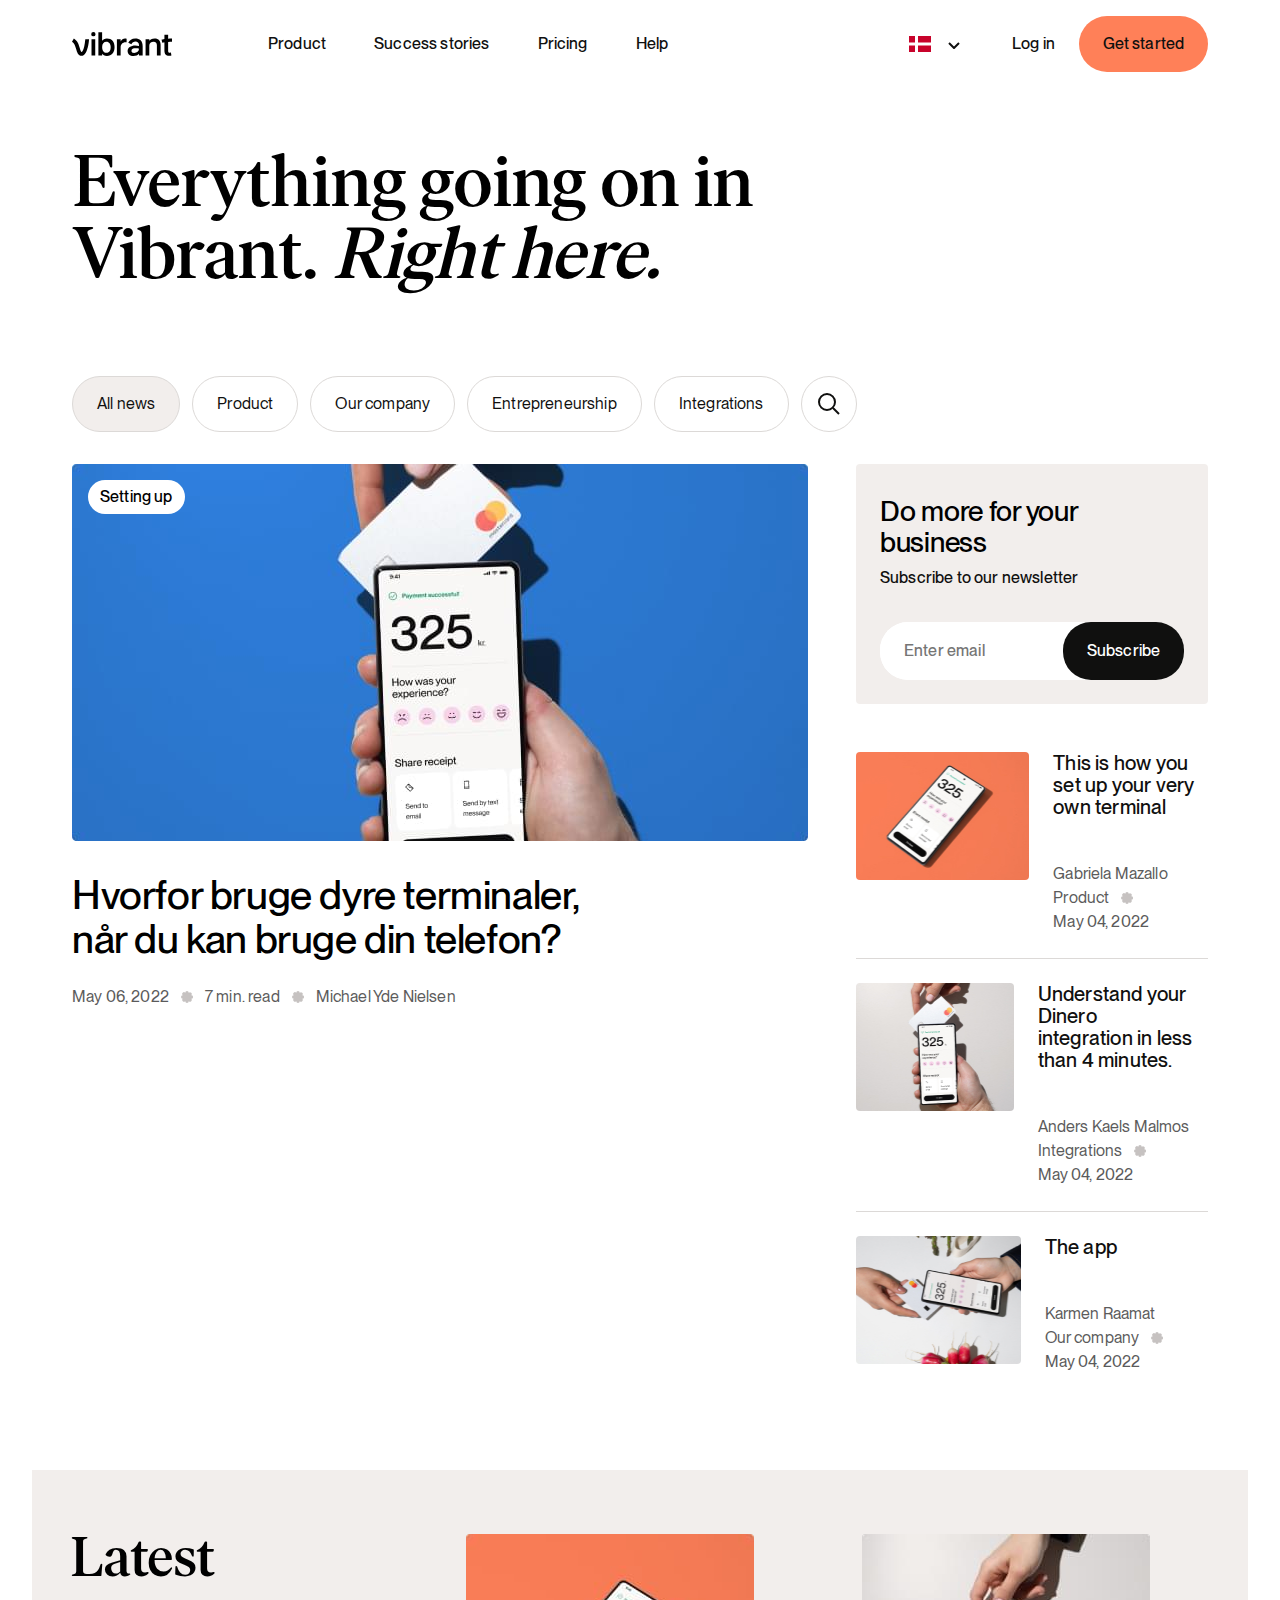
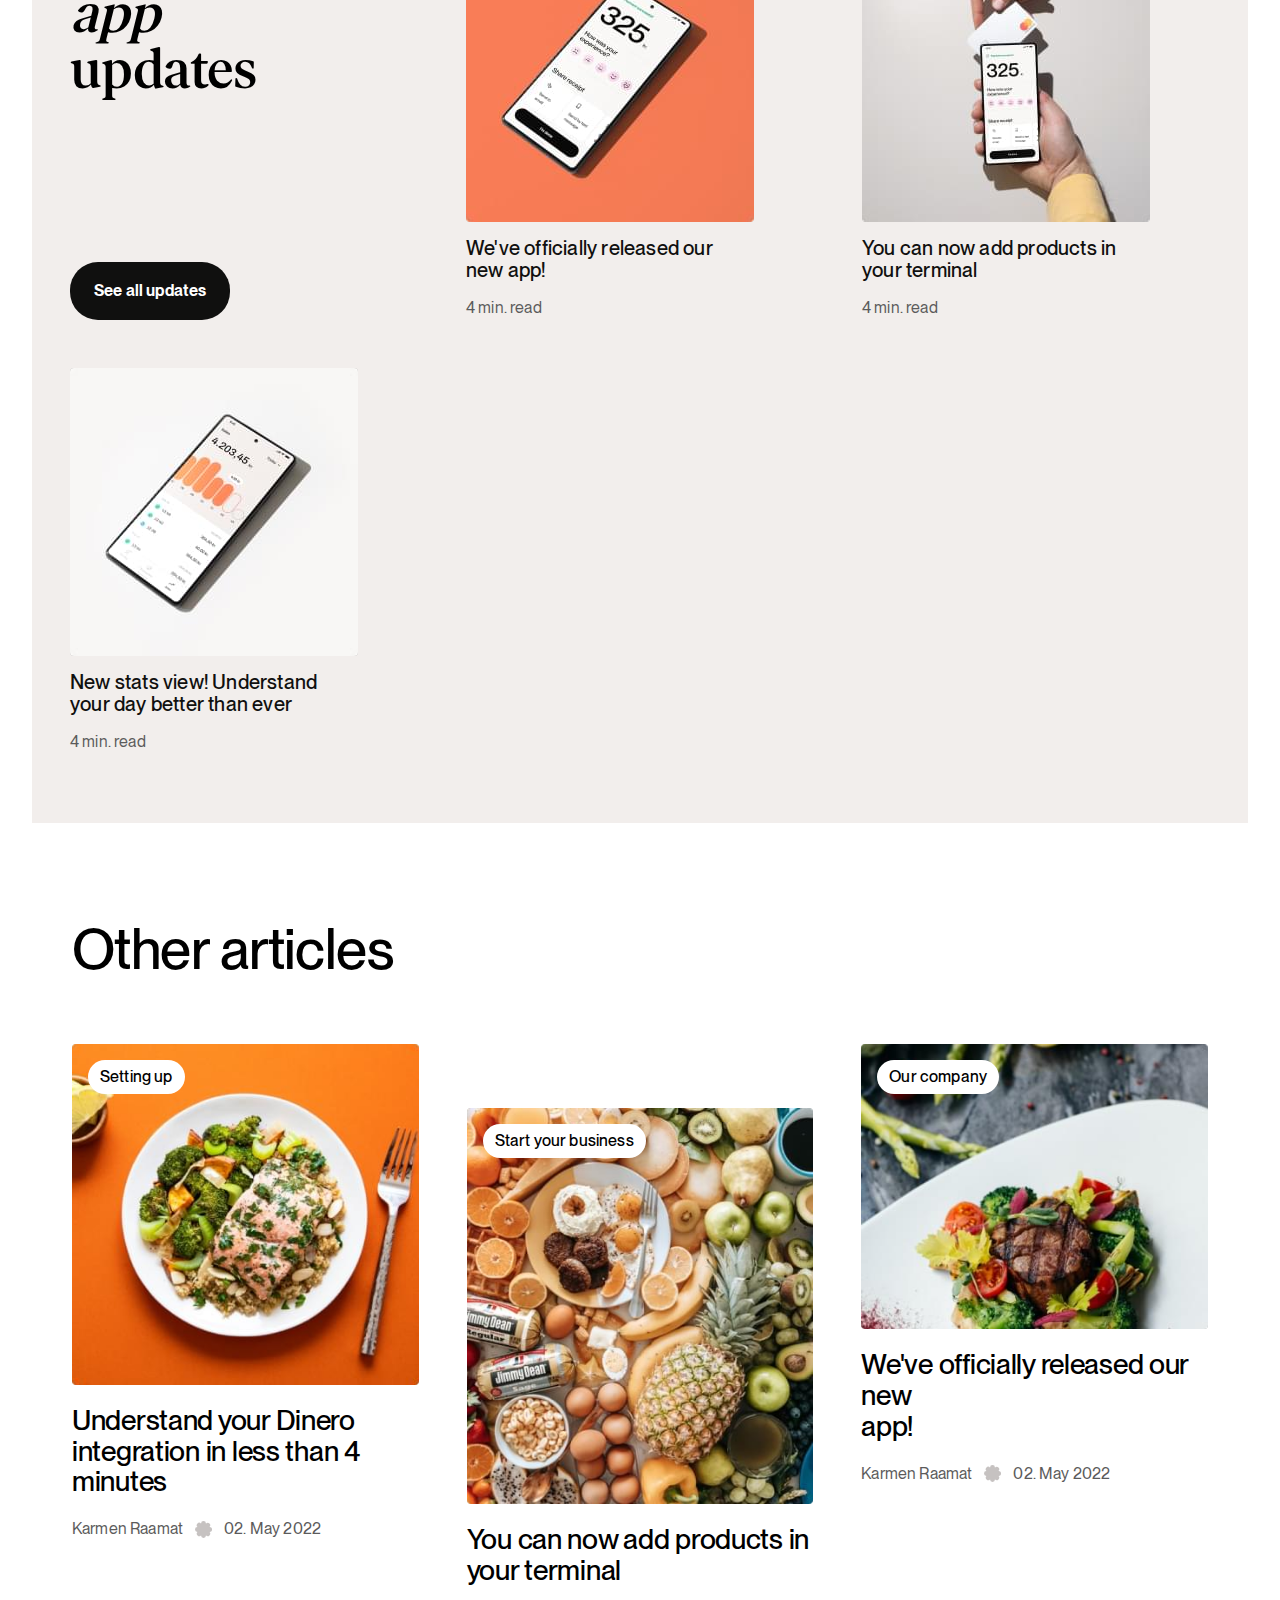
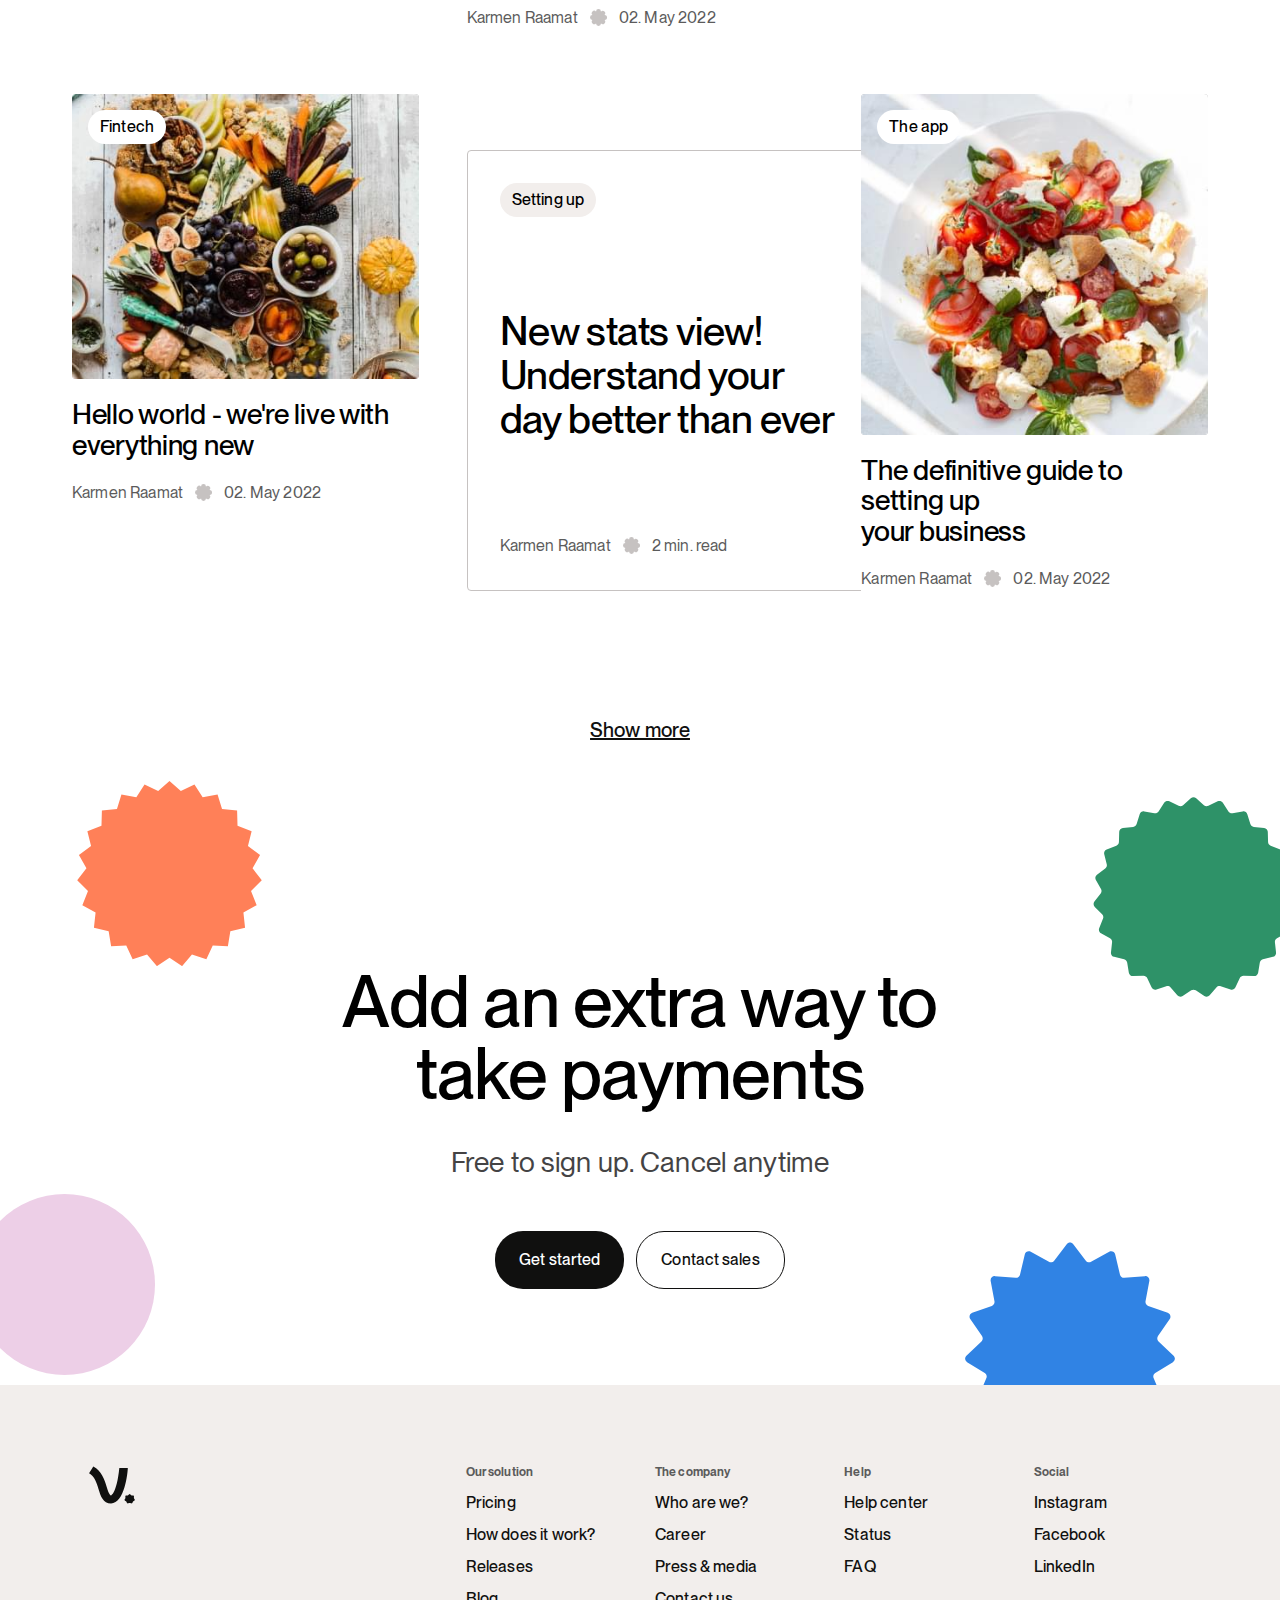
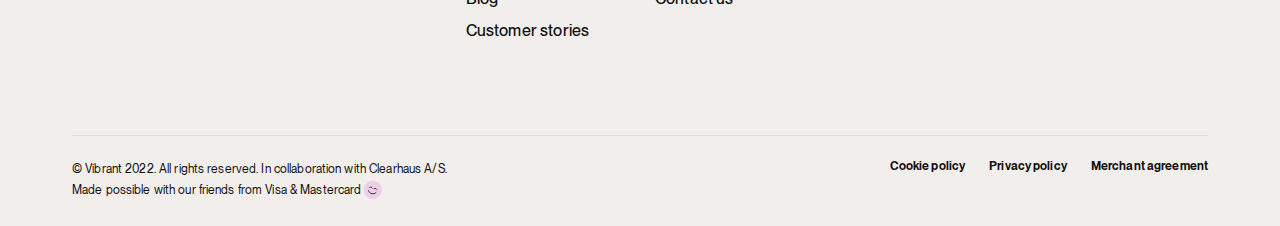
==== commit d4a75860: "Update from https://github.com/vibrantly/monorepo/commit/d8a787317234c0cb38d648e449b8df45207d7fb9" ====
--- a/index.html
+++ b/index.html
@@ -1,283 +1,636 @@
-<!doctype html><html lang="en"><head><meta charset="UTF-8"/><meta name="viewport" content="width=device-width,initial-scale=1"/><meta name="description" content="website"/><meta name="robots" content="index, follow"/><meta name="copyright" content="company"/><meta name="keywords" content="website, config..."/><title>Website for WordPress</title><link rel="stylesheet" href="main.css"/><script src="https://code.jquery.com/jquery-3.6.0.js" integrity="sha256-H+K7U5CnXl1h5ywQfKtSj8PCmoN9aaq30gDh27Xc0jk=" crossorigin="anonymous"></script><script defer="defer" src="/index.js"></script><link href="/index.css" rel="stylesheet"></head><body><header class="header" id="top"><div class="container"><div class="row"><div class="col col--no-gutter d-flex justify-content-between header__container"><div class="header__logo"><a href="index.html" class="header__logo-img"><img src="./assets/images/icon-logo.svg"/></a></div><div class="header-nav-icon"></div><nav class="header-nav" id="header-nav"><ul class="menu"><li class="menu-item"><a href="#" class="menu-item__link">Product</a></li><li class="menu-item"><a href="#" class="menu-item__link">Success stories</a></li><li class="menu-item"><a href="#" class="menu-item__link">Pricing</a></li><li class="menu-item"><a href="#" class="menu-item__link">Help</a></li><li class="menu-item menu-item--lang"><ul class="language-select"><li class="active option lang--da" data-lang="da"><img src="./assets/images/icon-da.svg" alt=""/></li><li data-lang="es" class="option lang--es"><img src="./assets/images/icon-es.svg" alt=""/></li><li data-lang="en" class="option lang--en"><img src="./assets/images/icon-en.svg" alt=""/></li></ul></li><li class="menu-item menu-item--mobile"><div class="header__controls"><button class="btn btn--link header__controls-item">Log in</button> <button class="btn btn--secondary header__controls-item">Get started</button></div></li></ul></nav></div></div></div></header><main><section class="breadcrumb-section"><div class="container"><div class="row"><div class="breadcrumb-section__container"><p class="article article--md">Blog</p><div class="breadcrumb-section__icon"></div><p class="article article--md">Setting up</p></div></div></div></section><section class="heading-section--article"><h2 class="title title--h2">Hvorfor bruge dyre<br/>terminaler, når du kan<br/>bruge din telefon?</h2><p class="article article--xl heading-section--article__desc">Med Vibrant kan du tage imod betalinger via din telefon og bruge<br/>din tid på din forretning.</p><div class="heading-section--article__author"><div class="heading-section--article__author-info"><p class="article--details">May 06, 2022</p><span class="heading-section--article__author-icon"><img src="./assets/images/icon-union.svg" alt="union"/></span><span class="heading-section--article__author-icon heading-section--article__author-icon--orange"><img src="./assets/images/icon-union-orange.svg" alt="union"/></span><p class="article--details">7 min. read</p></div><div class="heading-section--article__author-content"><div class="heading-section--article__author-content--image"><img src="./assets/images/icon-author.jpg" alt=""/></div><p class="article--details heading-section--article__author-content--name">by Lucia Gianna Basic</p></div></div></section><section class="blog-item-section"><div class="container"><div class="row"><div class="blog-item-section__image blog-item-section__image--first"></div><div class="share"><p class="article article--md">Share this article</p><div class="share__social"><a href="#"><div class="share__social-icon share__social-icon--facebook"></div></a><a href="#"><div class="share__social-icon share__social-icon--twitter"></div></a><a href="#"><div class="share__social-icon share__social-icon--linkedin"></div></a><a href="#"><div class="share__social-icon share__social-icon--email"></div></a></div></div><div class="blog-item-section__content"><p class="article blog-item-section__text">When you have a thought, opinion, or idea to share, all you have to do is open your mouth and speak it into existence. If there's an audience for your ideas, you might even be fortunate enough to secure a platform that extends your reach farther out into the world than you could have ever imagined. You could write a book, send it off to a few respected publishing houses, and one day discover a copy of your work on display in your local library. Failing that, you could try organizing your ideas into an opinion piece and submit it to the New York Times, Washington Post, or any one of the many prestigious newspapers read by millions of Americans every single day.<br/><br/>But what if no one is interested in listening to what you have to say? What if your ideas fall so far outside the mainstream that no private entity is willing to give you a platform?<br/><br/>If that happens, there are myriad options available to you. You can go stand on a street corner and preach your ideas to passersby. You can plant yourself in the middle of a nearby park and pass out flyers to receptive pedestrians. You can march around town with a protest sign in one hand and megaphone in the other.</p><blockquote class="blockquote blog-item-section__blockquote"><h3 class="title title--h3">Or you could just head<br/>over to your favorite<br/>coffee shop and bounce<br/>your ideas off.</h3></blockquote><p class="article blog-item-section__text">When you have a thought, opinion, or idea to share, all you have to do is open your mouth and speak it into existence. If there's an audience for your ideas, you might even be fortunate enough to secure a platform that extends your reach farther out into the world than you could have ever imagined. You could write a book, send it off to a few respected publishing houses, and one day discover a copy of your work on display in your local library.</p></div><div class="blog-item-section__image blog-item-section__image--second"><div class="blog-item-section__image-cover"></div><p class="article blog-item-section__image-desc">Tap-to-phone transaction</p></div><div class="blog-item-section__content"><p class="article blog-item-section__text">When you have a thought, opinion, or idea to share, all you have to do is open your mouth and speak it into existence. If there's an audience for your ideas, you might even be fortunate enough to secure a platform that extends your reach farther out into the world than you could have ever imagined. You could write a book, send it off to a few respected publishing houses, and one day discover a copy of your work on display in your local library. Failing that, you could try organizing your ideas into an opinion piece and submit it to the New York Times, Washington Post, or any one of the many prestigious newspapers read by millions of Americans every single day.<br/><br/>But what if no one is interested in listening to what you have to say? What if your ideas fall so far outside the mainstream that no private entity is willing to give you a platform?<br/><br/>If that happens, there are myriad options available to you. You can go stand on a street corner and preach your ideas to passersby. You can plant yourself in the middle of a nearby park and pass out flyers to receptive pedestrians. You can march around town with a protest sign in one hand and megaphone in the other.</p><div class="blog-item-section__decoration"></div><div class="blog-item-section__content-author"><div class="blog-item-section__content-author-img"><img src="./assets/images/icon-author-big.jpg" alt=""/></div><div class="blog-item-section__content-author-desc"><p class="article article--lg">Written by<br/>Lucia Gianna Basic</p><p class="article article--sm">She likes long rides on her electric scooter and also enjoys product design. Her favorite thing is taking a well deserved nap</p></div></div></div></div></div></section><section class="related-articles-section"><div class="related-articles-section__container"><div class="related-articles-section__col"><h2 class="title title--h2">You might<br/>also like<br/>these, too</h2><button class="btn btn--primary related-articles-section__btn">See all articles</button></div><div class="related-articles-section__col"><div class="articles-section__item"><div class="articles-section__img"><a href="#" class="btn-category">Setting up</a> <img src="./assets/images/article-1.jpg" alt=""/></div><h5 class="title title--h5">Understand your Dinero<br/>integration in less than 4 minutes</h5><div class="articles-section--author"><p class="article article--sm">Karmen Raamat</p><span class="blog-article__icon"><img src="./assets/images/icon-union.svg" alt="union"/></span><p class="article article--sm">02. May 2022</p></div></div></div><div class="related-articles-section__col"><div class="articles-section__item"><div class="articles-section__img"><a href="#" class="btn-category">Our company</a> <img src="./assets/images/article-3.jpg" alt=""/></div><h5 class="title title--h5">We've officially released our new<br/>app!</h5><div class="articles-section--author"><p class="article article--sm">Karmen Raamat</p><span class="blog-article__icon"><img src="./assets/images/icon-union.svg" alt="union"/></span><p class="article article--sm">02. May 2022</p></div></div></div><div class="slider"><div class="slider-list"><div class="slider-track"><div class="slide"><div class="feature-section__col"><div class="feature-section__img--slider"><img src="./assets/images/dinero-slider-img.jpg" alt=""/></div><p class="article article--xl">Understand your Dinero integration in less than 4 minutes</p><div class="articles-section--author"><p class="article article--sm">Karmen Raamat</p><span class="blog-article__icon"><img src="./assets/images/icon-union.svg" alt="union"/></span><p class="article article--sm">02. May 2022</p></div></div></div><div class="slide"><div class="feature-section__col"><div class="feature-section__img--slider"><img src="./assets/images/dinero-slider-img.jpg" alt=""/></div><p class="article article--xl">You can now add products in your terminal</p><p class="article article--sm">4 min. read</p></div></div><div class="slide"><div class="feature-section__col"><div class="feature-section__img--slider"><img src="./assets/images/dinero-slider-img.jpg" alt=""/></div><p class="article article--xl">New stats view! Understand your day better than ever</p><p class="article article--sm">4 min. read</p></div></div></div></div><div class="slider-arrows"><button type="button" class="prev">&larr;</button> <button type="button" class="next">&rarr;</button></div></div></div></section><section class="cta-section-simple"><div class="container"><div class="row"><div class="cta-section-simple__container"><h2 class="title cta-section-simple__title">Add an extra way to take payments</h2><p class="article cta-section-simple__article">Free to sign up. Cancel anytime</p><div class="cta-section-simple__controls"><button class="btn btn--primary">Get started</button> <button class="btn btn--outlined">Contact sales</button></div></div></div></div></section></main><footer class="footer"><div class="container"><div class="row footer-content"><div class="col col-4"><div class="footer__logo"><a href="#" class="footer__logo-img"><img src="./assets/images/icon-logo-footer.svg"/></a></div></div><div class="col col--no-gutter col-8 col-xl-12"><div class="d-flex justify-content-center"><nav class="footer-nav d-flex flex-1"><div class="col col-3 col-sm-6 footer-nav__col"><a href="#" class="footer-nav__item footer-nav__item-title">Our solution</a> <a href="#" class="footer-nav__item">Pricing</a> <a href="#" class="footer-nav__item">How does it work?</a> <a href="#" class="footer-nav__item">Releases</a> <a href="#" class="footer-nav__item">Blog</a> <a href="#" class="footer-nav__item">Customer stories</a></div><div class="col col-3 col-sm-6 footer-nav__col"><a href="#" class="footer-nav__item footer-nav__item-title">The company</a> <a href="#" class="footer-nav__item">Who are we?</a> <a href="#" class="footer-nav__item">Career</a> <a href="#" class="footer-nav__item">Press & media</a> <a href="#" class="footer-nav__item">Contact us</a></div><div class="col col-3 col-sm-6 footer-nav__col"><a href="#" class="footer-nav__item footer-nav__item-title">Help</a> <a href="#" class="footer-nav__item">Help center</a> <a href="#" class="footer-nav__item">Status</a> <a href="#" class="footer-nav__item">FAQ</a></div><div class="col col-3 col-sm-6 footer-nav__col"><a href="#" class="footer-nav__item footer-nav__item-title">Social</a> <a href="#" class="footer-nav__item">Instagram</a> <a href="#" class="footer-nav__item">Facebook</a> <a href="#" class="footer-nav__item">LinkedIn</a></div></nav></div></div></div><div class="row footer-info"><div class="col col--no-gutter col-6 col-sm-12"><div class="article article--sm footer-info__container footer-info__container-text">© Vibrant 2022. All rights reserved. In collaboration with Clearhaus A/S.<div class="footer-info__container-text"><div class="article article--sm footer-info__container-text">Made possible with our friends from Visa & Mastercard</div><div class="footer-info__icon"><img src="./assets/images/icon-happy.svg" alt=""/></div></div></div></div><div class="col col--no-gutter col-6 col-sm-12"><div class="footer-info__policy"><a href="#" class="footer-info__policy-item">Cookie policy</a> <a href="#" class="footer-info__policy-item">Privacy policy</a> <a href="#" class="footer-info__policy-item">Merchant agreement</a></div></div></div></div><div class="move-to-top"><a href="#top" aria-label="scroll to top"><div class="move-to-top__image"><img src="./assets/images/icon-star.svg" alt=""/></div></a></div></footer><script src="./index.js"></script><script>function handleToggleNav() {
-        const menuIcon = document.querySelector('.header-nav-icon')
-        const headerNav = document.querySelector('.header-nav')
-        const headerContainer = document.querySelector('.header__container')
-        const select = document.querySelector('.language-select')
-        const headerLogo = document.querySelector('.header__logo')
-        const liLang = document.querySelector('.menu-item--lang')
-        const body = document.querySelector('body')
-        menuIcon.addEventListener('click', function () {
-          headerNav.classList.toggle('header-nav-active')
-          headerContainer.classList.toggle('header-nav-active')
-          menuIcon.classList.toggle('menu-close')
-          headerNav.className === 'header-nav header-nav-active'
-            ? (headerLogo.appendChild(select), (body.style.overflow = 'hidden'))
-            : (liLang.appendChild(select), (body.style.overflow = 'scroll'))
-        })
-      }
-      handleToggleNav()</script><script>function handleIncreaseInput() {
-        const inputItem = document.getElementById('search-input')
-        const buttons = document.querySelector(
-          '.categories-section__items-buttons',
-        )
+<!DOCTYPE html>
+<html lang="en">
+  <head>
+    <meta charset="UTF-8">
+    <meta name="viewport" content="width=device-width,initial-scale=1">
+    <meta name="description" content="website">
+    <meta name="robots" content="index, follow">
+    <meta name="copyright" content="company">
+    <meta name="keywords" content="">
+    <title>Blog page</title>
+  <script defer="defer" src="index.js"></script><link href="index.css" rel="stylesheet"></head>
 
-        inputItem.addEventListener('focus', event => {
-          inputItem.classList.add('active')
-          buttons.style.visibility = 'hidden'
-        })
+  <body>
+    <header class="header">
+      <div class="container">
+        <div class="row">
+          <div class="col col--no-gutter header__container">
+            <div class="header__logo">
+              <a href="#" class="header__logo-img">
+                <img src="./assets/images/icon-logo.svg">
+              </a>
+            </div>
+            <nav class="header-nav" id="header-nav">
+              <ul class="menu">
+                <li class="menu-item">
+                  <a href="#" class="menu-item__link">Product</a>
+                </li>
+                <li class="menu-item">
+                  <a href="#" class="menu-item__link">Success stories</a>
+                </li>
+                <li class="menu-item">
+                  <a href="#" class="menu-item__link">Pricing</a>
+                </li>
+                <li class="menu-item">
+                  <a href="#" class="menu-item__link">Help</a>
+                </li>
+              </ul>
+            </nav>
+            <div class="header__controls">
+              <div class="menu-item--lang">
+                <div class="language-select" id="languageSelect">
+                  <a href="#" class="option">
+                    <img src="./assets/images/icon-da.svg" alt="">
+                  </a>
+                  <div class="options-container" id="optionsContainer">
+                    <a href="#" class="option">
+                      <img src="./assets/images/icon-es.svg" alt="">
+                    </a>
+                    <a href="#" class="option">
+                      <img src="./assets/images/icon-en.svg" alt="">
+                    </a>
+                  </div>
+                </div>
+              </div>
+              <button class="btn btn--link header__controls-item--login">
+                Log in
+              </button>
+              <button class="btn btn--secondary header__controls-item--started">
+                Get started
+              </button>
+            </div>
+          </div>
+          <!-- /.col col--no-gutter header__container header 1440px -->
+          <div class="col col--no-gutter header__container--tablet">
+            <div class="header__container--tablet-wrap">
+              <div class="header__logo">
+                <a href="#" class="header__logo-img">
+                  <img src="./assets/images/icon-logo.svg">
+                </a>
+              </div>
+              <div class="header__controls">
+                <div class="menu-item--lang">
+                  <div class="language-select" id="languageSelectTablet">
+                    <a href="#" class="option">
+                      <img src="./assets/images/icon-da.svg" alt="">
+                    </a>
+                    <div class="options-container" id="optionsContainerTablet">
+                      <a href="#" class="option">
+                        <img src="./assets/images/icon-es.svg" alt="">
+                      </a>
+                      <a href="#" class="option">
+                        <img src="./assets/images/icon-en.svg" alt="">
+                      </a>
+                    </div>
+                  </div>
+                </div>
+                <button class="btn btn--link header__controls-item--login">
+                  Log in
+                </button>
+                <button class="btn btn--secondary header__controls-item--started">
+                  Get started
+                </button>
+              </div>
+              <div class="header-nav-icon" id="navIconTablet">
+                <div class="header-nav-icon__button">
+                  <span class="header-nav-icon__line"></span>
+                  <span class="header-nav-icon__line"></span>
+                  <span class="header-nav-icon__line"></span>
+                </div>
+              </div>
+            </div>
+            <nav class="header-nav" id="header-nav-tablet">
+              <ul class="menu">
+                <li class="menu-item">
+                  <a href="#" class="menu-item__link">Product</a>
+                </li>
+                <li class="menu-item">
+                  <a href="#" class="menu-item__link">Success stories</a>
+                </li>
+                <li class="menu-item">
+                  <a href="#" class="menu-item__link">Pricing</a>
+                </li>
+                <li class="menu-item">
+                  <a href="#" class="menu-item__link">Help</a>
+                </li>
+              </ul>
+            </nav>
+          </div>
+          <!-- /.col col--no-gutter header__container--tablet 1024px-->
+          <div class="col col--no-gutter header__container--mobile">
+            <div class="header__container--mobile-wrap">
+              <div class="header__logo" id="headerLogoMobile">
+                <a href="#" class="header__logo-img">
+                  <img src="./assets/images/icon-logo.svg">
+                </a>
+                <div class="language-select" id="languageSelectMobile">
+                  <a href="#" class="option">
+                    <img src="./assets/images/icon-da.svg" alt="">
+                  </a>
+                  <div class="options-container" id="optionsContainerMobile">
+                    <a href="#" class="option">
+                      <img src="./assets/images/icon-es.svg" alt="">
+                    </a>
+                    <a href="#" class="option">
+                      <img src="./assets/images/icon-en.svg" alt="">
+                    </a>
+                  </div>
+                </div>
+              </div>
+              <div class="header-nav-icon" id="navIconMobile">
+                <div class="header-nav-icon__button">
+                  <span class="header-nav-icon__line"></span>
+                  <span class="header-nav-icon__line"></span>
+                  <span class="header-nav-icon__line"></span>
+                </div>
+              </div>
+            </div>
+            <!-- </div> -->
+            <nav class="header-nav" id="header-nav--mobile">
+              <ul class="menu">
+                <li class="menu-item">
+                  <a href="#" class="menu-item__link">Product</a>
+                </li>
+                <li class="menu-item">
+                  <a href="#" class="menu-item__link">Success stories</a>
+                </li>
+                <li class="menu-item">
+                  <a href="#" class="menu-item__link">Pricing</a>
+                </li>
+                <li class="menu-item">
+                  <a href="#" class="menu-item__link">Help</a>
+                </li>
+              </ul>
+              <div class="header__controls">
+                <button class="btn btn--link header__controls-item">
+                  Log in
+                </button>
+                <button class="btn btn--secondary header__controls-item">
+                  Get started
+                </button>
+              </div>
+            </nav>
+          </div>
+          <!-- /.col col--no-gutter header__container--mobile 375px-->
+        </div>
+        <!-- /.row -->
+      </div>
+      <!-- /.container -->
+    </header>
+    <!-- /.header -->
+    <main class="main">
+      <section class="heading-section">
+        <div class="container">
+          <div class="row">
+            <div class="col col--no-gutter">
+              <div class="heading-section__container">
+                <h1 class="title title--h1">
+                  Everything going on in<br>
+                  Vibrant.<mark class="heading-section__title--mark">
+                    Right here.</mark>
+                </h1>
+              </div>
+            </div>
+          </div>
+        </div>
+        <!-- /.container -->
+      </section>
+      <section class="categories-section">
+        <div class="container">
+          <div class="row">
+            <div class="col col--no-gutter">
+              <div class="categories-section__items">
+                <div class="categories-section__items-buttons">
+                  <a href="#" class="btn--blog">All news</a>
+                  <a href="#" class="btn--blog">Product</a>
+                  <a href="#" class="btn--blog">Our company</a>
+                  <a href="#" class="btn--blog">Entrepreneurship</a>
+                  <a href="#" class="btn--blog">Integrations</a>
+                  <div class="category-select" data-state="">
+                    <div class="category-select__title"></div>
+                    <div class="category-select__content">
+                      <input id="allNewsOption" class="category-select__input" type="radio" name="categoryOption" checked="checked">
+                      <label for="allNewsOption" tabindex="0" class="category-select__label first-option" data-value="All news"></label>
+                      <input id="productOption" class="category-select__input" type="radio" name="categoryOption">
+                      <label for="productOption" tabindex="0" class="category-select__label" data-value="Product"></label>
+                      <input id="ourCompanyOption" class="category-select__input" type="radio" name="categoryOption">
+                      <label for="ourCompanyOption" tabindex="0" class="category-select__label" data-value="Our company"></label>
+                      <input id="entrepreneurshipOption" class="category-select__input" type="radio" name="categoryOption">
+                      <label for="entrepreneurshipOption" tabindex="0" class="category-select__label" data-value="Entrepreneurship"></label>
+                      <input id="integrationsOption" class="category-select__input" type="radio" name="categoryOption">
+                      <label for="integrationsOption" tabindex="0" class="category-select__label" data-value="Integrations"></label>
+                    </div>
+                  </div>
+                  <!-- category-select -->
+                  <div class="input--search" id="searchInput">
+                    <input type="search" class="categories-section__input">
+                  </div>
+                </div>
+              </div>
+              <div class="all-news-sections">
+                <a class="all-news-sections__item">
+                  <div class="all-news-sections__item-img">
+                    <div class="btn-category">Setting up</div>
+                    <img src="./assets/images/all-news.jpg">
+                  </div>
+                  <h4 class="title title--h4 all-news-sections__item-title">
+                    Hvorfor bruge dyre terminaler, når du kan bruge din telefon?
+                  </h4>
+                  <div class="all-news-sections__item-desc">
+                    <p class="article article--sm">May 06, 2022</p>
+                    <span class="blog-article__icon"><img src="./assets/images/icon-union.svg" alt="union"></span>
+                    <p class="article article--sm">7 min. read</p>
+                    <span class="blog-article__icon"><img src="./assets/images/icon-union.svg" alt="union"></span>
+                    <p class="article article--sm">Michael Yde Nielsen</p>
+                  </div>
+                </a>
+                <div class="all-news-sections__list">
+                  <div class="block-subscribe">
+                    <h5 class="title title--h5">Do more for your business</h5>
+                    <p class="article article--md">
+                      Subscribe to our newsletter
+                    </p>
+                    <div class="block-subscribe__item">
+                      <input type="text" class="input--subscribe" placeholder="Enter email">
+                      <button class="btn btn--primary">Subscribe</button>
+                    </div>
+                  </div>
+                  <div class="article-list">
+                    <a href="#" class="article-list__item">
+                      <div class="article-list__item-img article-list__item-img--first"></div>
+                      <div class="article-list__item-desc">
+                        <p class="article article--lg">
+                          This is how you set up your very<br>
+                          own terminal
+                        </p>
+                        <div class="article-list__item-desc--author">
+                          <p class="article article--sm">Gabriela Mazallo</p>
+                          <p class="article article--sm">Product</p>
+                          <span class="blog-article__icon"><img src="./assets/images/icon-union.svg" alt="union"></span>
+                          <p class="article article--sm">May 04, 2022</p>
+                        </div>
+                      </div>
+                    </a>
+                    <a href="#" class="article-list__item">
+                      <div class="article-list__item-img article-list__item-img--second"></div>
+                      <div class="article-list__item-desc">
+                        <p class="article article--lg">
+                          Understand your Dinero<br>
+                          integration in less than 4 minutes.
+                        </p>
+                        <div class="article-list__item-desc--author">
+                          <p class="article article--sm">Anders Kaels Malmos</p>
+                          <p class="article article--sm">Integrations</p>
+                          <span class="blog-article__icon"><img src="./assets/images/icon-union.svg" alt="union"></span>
+                          <p class="article article--sm">May 04, 2022</p>
+                        </div>
+                      </div>
+                    </a>
+                    <a href="#" class="article-list__item">
+                      <div class="article-list__item-img article-list__item-img--third"></div>
+                      <div class="article-list__item-desc">
+                        <p class="article article--lg">The app</p>
+                        <div class="article-list__item-desc--author">
+                          <p class="article article--sm">Karmen Raamat</p>
+                          <p class="article article--sm">Our company</p>
+                          <span class="blog-article__icon"><img src="./assets/images/icon-union.svg" alt="union"></span>
+                          <p class="article article--sm">May 04, 2022</p>
+                        </div>
+                      </div>
+                    </a>
+                  </div>
+                </div>
+              </div>
+            </div>
+          </div>
+          <!-- /.row -->
+        </div>
+        <!-- /.container -->
+      </section>
+      <!-- /.categories-section -->
+      <section class="feature-section">
+        <div class="feature-section__container">
+          <div class="feature-section__col">
+            <h3 class="title title--h3">
+              Latest <br><mark class="feature-section__title--mark">app</mark><br>
+              updates
+            </h3>
+            <button class="btn btn--primary feature-section__btn">
+              See all updates
+            </button>
+          </div>
+          <!-- /.feature-section__col -->
+          <a href="#" class="feature-section__col">
+            <div class="feature-section__img">
+              <img src="./assets/images/release-app.jpg" alt="">
+            </div>
+            <p class="article article--lg">
+              We've officially released our new app!
+            </p>
+            <p class="article article--sm">4 min. read</p>
+          </a>
+          <!-- /.feature-section__col -->
+          <a href="#" class="feature-section__col">
+            <div class="feature-section__img">
+              <img src="./assets/images/terminal.jpg" alt="">
+            </div>
+            <p class="article article--lg">
+              You can now add products in your terminal
+            </p>
+            <p class="article article--sm">4 min. read</p>
+          </a>
+          <!-- /.feature-section__col -->
+          <a href="#" class="feature-section__col">
+            <div class="feature-section__img">
+              <img src="./assets/images/stats.jpg" alt="">
+            </div>
+            <p class="article article--lg">
+              New stats view! Understand your day better than ever
+            </p>
+            <p class="article article--sm">4 min. read</p>
+          </a>
+          <!-- /.feature-section__col -->
+          <div class="slider">
+            <div class="slider-list">
+              <div class="slider-track">
+                <div class="slide">
+                  <div class="feature-section__col">
+                    <div class="feature-section__img--slider">
+                      <img src="./assets/images/dinero-slider-img.jpg" alt="">
+                    </div>
+                    <p class="article article--xl">
+                      Understand your Dinero integration in less than 4 minutes
+                    </p>
+                    <div class="articles-section--author">
+                      <p class="article article--sm">Karmen Raamat</p>
+                      <span class="blog-article__icon"><img src="./assets/images/icon-union.svg" alt="union"></span>
+                      <p class="article article--sm">02. May 2022</p>
+                    </div>
+                  </div>
+                </div>
+                <div class="slide">
+                  <div class="feature-section__col">
+                    <div class="feature-section__img--slider">
+                      <img src="./assets/images/dinero-slider-img.jpg" alt="">
+                    </div>
+                    <p class="article article--xl">
+                      You can now add products in your terminal
+                    </p>
+                    <p class="article article--sm">4 min. read</p>
+                  </div>
+                </div>
+                <div class="slide">
+                  <div class="feature-section__col">
+                    <div class="feature-section__img--slider">
+                      <img src="./assets/images/dinero-slider-img.jpg" alt="">
+                    </div>
+                    <p class="article article--xl">
+                      New stats view! Understand your day better than ever
+                    </p>
+                    <p class="article article--sm">4 min. read</p>
+                  </div>
+                </div>
+              </div>
+            </div>
+            <div class="slider-arrows">
+              <div class="prev disabled">&larr;</div>
+              <div class="next">&rarr;</div>
+            </div>
+          </div>
+          <!-- /.slider -->
+        </div>
+      </section>
+      <!-- /.feature-section -->
+      <section class="articles-section">
+        <div class="container">
+          <h3 class="title title--h3">Other articles</h3>
+          <div class="row">
+            <div class="articles-section__container">
+              <div class="articles-section__col">
+                <a href="#" class="articles-section__item">
+                  <div class="articles-section__img">
+                    <div class="btn-category">Setting up</div>
+                    <img src="./assets/images/article-1.jpg" alt="">
+                  </div>
+                  <h5 class="title title--h5">
+                    Understand your Dinero<br>
+                    integration in less than 4 minutes
+                  </h5>
+                  <div class="articles-section--author">
+                    <p class="article article--sm">Karmen Raamat</p>
+                    <span class="blog-article__icon"><img src="./assets/images/icon-union.svg" alt="union"></span>
+                    <p class="article article--sm">02. May 2022</p>
+                  </div>
+                </a>
+              </div>
+              <!-- /.articles-section__col -->
+              <div class="articles-section__col">
+                <a href="#" class="articles-section__item">
+                  <div class="articles-section__img">
+                    <div class="btn-category">Start your business</div>
+                    <img src="./assets/images/article-2.jpg" alt="">
+                  </div>
+                  <h5 class="title title--h5">
+                    You can now add products in<br>
+                    your terminal
+                  </h5>
+                  <div class="articles-section--author">
+                    <p class="article article--sm">Karmen Raamat</p>
+                    <span class="blog-article__icon"><img src="./assets/images/icon-union.svg" alt="union"></span>
+                    <p class="article article--sm">02. May 2022</p>
+                  </div>
+                </a>
+              </div>
+              <!-- /.articles-section__col -->
+              <div class="articles-section__col">
+                <a href="#" class="articles-section__item">
+                  <div class="articles-section__img">
+                    <div class="btn-category">Our company</div>
+                    <img src="./assets/images/article-3.jpg" alt="">
+                  </div>
+                  <h5 class="title title--h5">
+                    We've officially released our new<br>
+                    app!
+                  </h5>
+                  <div class="articles-section--author">
+                    <p class="article article--sm">Karmen Raamat</p>
+                    <span class="blog-article__icon"><img src="./assets/images/icon-union.svg" alt="union"></span>
+                    <p class="article article--sm">02. May 2022</p>
+                  </div>
+                </a>
+              </div>
+              <!-- /.articles-section__col -->
+              <div class="articles-section__col">
+                <a href="#" class="articles-section__item">
+                  <div class="articles-section__img">
+                    <div class="btn-category">Fintech</div>
+                    <img src="./assets/images/article-4.jpg" alt="">
+                  </div>
+                  <h5 class="title title--h5">
+                    Hello world - we're live with<br>
+                    everything new
+                  </h5>
+                  <div class="articles-section--author">
+                    <p class="article article--sm">Karmen Raamat</p>
+                    <span class="blog-article__icon"><img src="./assets/images/icon-union.svg" alt="union"></span>
+                    <p class="article article--sm">02. May 2022</p>
+                  </div>
+                </a>
+              </div>
+              <!-- /.articles-section__col -->
+              <a href="#" class="articles-section__col articles-section__col--no-cover">
+                <div class="btn-category btn-category--no-cover">
+                  Setting up
+                </div>
+                <div class="articles-section__col--no-cover-title">
+                  <h4 class="title title--h4">
+                    New stats view!<br>
+                    Understand your<br>
+                    day better than ever
+                  </h4>
+                </div>
+                <div class="articles-section--author">
+                  <p class="article article--sm">Karmen Raamat</p>
+                  <span class="blog-article__icon"><img src="./assets/images/icon-union.svg" alt="union"></span>
+                  <p class="article article--sm">2 min. read</p>
+                </div>
+              </a>
+              <!-- /.articles-section__col--no-cover -->
+              <div class="articles-section__col">
+                <a href="#" class="articles-section__item">
+                  <div class="articles-section__img">
+                    <div class="btn-category">The app</div>
+                    <img src="./assets/images/article-5.jpg" alt="">
+                  </div>
+                  <h5 class="title title--h5">
+                    The definitive guide to setting up<br>
+                    your business
+                  </h5>
+                  <div class="articles-section--author">
+                    <p class="article article--sm">Karmen Raamat</p>
+                    <span class="blog-article__icon"><img src="./assets/images/icon-union.svg" alt="union"></span>
+                    <p class="article article--sm">02. May 2022</p>
+                  </div>
+                </a>
+              </div>
+              <!-- /.articles-section__col -->
+            </div>
+            <!-- /.articles-section__container -->
+          </div>
+          <!-- /.row -->
+          <div class="articles-section__more">
+            <button class="btn btn--underlined">Show more</button>
+          </div>
+        </div>
+        <!-- /.container -->
+      </section>
+      <!-- /.articles-section -->
+      <section class="cta-section-shapes">
+        <div class="container">
+          <div class="row">
+            <div class="cta-section-shapes__container">
+              <h2 class="title cta-section-shapes__title">
+                Add an extra way to take payments
+              </h2>
+              <p class="article cta-section-shapes__article">
+                Free to sign up. Cancel anytime
+              </p>
+              <div class="cta-section-shapes__controls">
+                <button class="btn btn--primary">Get started</button>
+                <button class="btn btn--outlined">Contact sales</button>
+              </div>
+            </div>
+            <!-- /.cta-section--shapes__container -->
+          </div>
+          <!-- .row -->
+        </div>
+        <!-- /.container -->
+      </section>
+      <!-- /.cta-section--shapes -->
+    </main>
+    <!-- /.main -->
+    <footer class="footer">
+      <!-- <div> -->
+      <div class="container">
+        <div class="row footer-content">
+          <div class="col col-4">
+            <div class="footer__logo">
+              <a href="#" class="footer__logo-img">
+                <img src="./assets/images/icon-logo-footer.svg">
+              </a>
+            </div>
+          </div>
+          <div class="col col--no-gutter col-8 col-xl-12">
+            <div class="d-flex justify-content-center">
+              <nav class="footer-nav d-flex flex-1">
+                <div class="col col-3 col-sm-6 footer-nav__col">
+                  <a href="#" class="footer-nav__item footer-nav__item-title">Our solution</a>
+                  <a href="#" class="footer-nav__item">Pricing</a>
+                  <a href="#" class="footer-nav__item">How does it work?</a>
+                  <a href="#" class="footer-nav__item">Releases</a>
+                  <a href="#" class="footer-nav__item">Blog</a>
+                  <a href="#" class="footer-nav__item">Customer stories</a>
+                </div>
+                <div class="col col-3 col-sm-6 footer-nav__col">
+                  <a href="#" class="footer-nav__item footer-nav__item-title">The company</a>
+                  <a href="#" class="footer-nav__item">Who are we?</a>
+                  <a href="#" class="footer-nav__item">Career</a>
+                  <a href="#" class="footer-nav__item">Press & media</a>
+                  <a href="#" class="footer-nav__item">Contact us</a>
+                </div>
+                <div class="col col-3 col-sm-6 footer-nav__col">
+                  <a href="#" class="footer-nav__item footer-nav__item-title">Help</a>
+                  <a href="#" class="footer-nav__item">Help center</a>
+                  <a href="#" class="footer-nav__item">Status</a>
+                  <a href="#" class="footer-nav__item">FAQ</a>
+                </div>
+                <div class="col col-3 col-sm-6 footer-nav__col">
+                  <a href="#" class="footer-nav__item footer-nav__item-title">Social</a>
+                  <a href="#" class="footer-nav__item">Instagram</a>
+                  <a href="#" class="footer-nav__item">Facebook</a>
+                  <a href="#" class="footer-nav__item">LinkedIn</a>
+                </div>
+              </nav>
+              <!-- /.footer-nav -->
+            </div>
+          </div>
+        </div>
+        <!-- /.row -->
+        <div class="row footer-info">
+          <div class="col col--no-gutter col-6 col-sm-12">
+            <div class="article article--sm footer-info__container footer-info__container-text">
+              © Vibrant 2022. All rights reserved. In collaboration with
+              Clearhaus A/S.
+              <div class="footer-info__container-text">
+                <div class="article article--sm footer-info__container-text">
+                  Made possible with our friends from Visa & Mastercard
+                </div>
+                <div class="footer-info__icon">
+                  <img src="./assets/images/icon-happy.svg" alt="">
+                </div>
+              </div>
+            </div>
+          </div>
+          <!-- /.col col--no-gutter col-6 -->
+          <div class="col col--no-gutter col-6 col-sm-12">
+            <div class="footer-info__policy">
+              <a href="#" class="footer-info__policy-item">Cookie policy</a>
+              <a href="#" class="footer-info__policy-item">Privacy policy</a>
+              <a href="#" class="footer-info__policy-item">Merchant agreement</a>
+            </div>
+          </div>
+          <!-- /.col col--no-gutter col-6 -->
+        </div>
+        <!-- /.row -->
+      </div>
+      <!-- /.container -->
 
-        inputItem.addEventListener('blur', event => {
-          if (!inputItem.value.length) {
-            inputItem.classList.remove('active')
-            buttons.style.visibility = 'visible'
-          }
-        })
-      }
-      handleIncreaseInput()</script><script>function showSlider() {
-        let slider = document.querySelector('.slider'),
-          sliderList = slider.querySelector('.slider-list'),
-          sliderTrack = slider.querySelector('.slider-track'),
-          slides = slider.querySelectorAll('.slide'),
-          arrows = slider.querySelector('.slider-arrows'),
-          prev = arrows.children[0],
-          next = arrows.children[1],
-          slideWidth = slides[0].offsetWidth,
-          slideIndex = 0,
-          posInit = 0,
-          posX1 = 0,
-          posX2 = 0,
-          posY1 = 0,
-          posY2 = 0,
-          posFinal = 0,
-          isSwipe = false,
-          isScroll = false,
-          allowSwipe = true,
-          transition = true,
-          nextTrf = 0,
-          prevTrf = 0,
-          posThreshold = slides[0].offsetWidth * 0.35,
-          trfRegExp = /([-\d.]+(?=px))/,
-          swipeStartTime,
-          swipeEndTime,
-          getEvent = function () {
-            return event.type.search('touch') !== -1 ? event.touches[0] : event
-          },
-          slide = function () {
-            if (transition) {
-              sliderTrack.style.transition = 'transform .5s'
-            }
-            sliderTrack.style.transform = `translate3d(-${
-              slideIndex * slideWidth
-            }px, 0px, 0px)`
-
-            prev.classList.toggle('disabled', slideIndex === 0)
-            next.classList.toggle('disabled', slideIndex === --slides.length)
-          },
-          swipeStart = function () {
-            let evt = getEvent()
-
-            if (allowSwipe) {
-              swipeStartTime = Date.now()
-
-              transition = true
-
-              nextTrf = (slideIndex + 1) * -slideWidth
-              prevTrf = (slideIndex - 1) * -slideWidth
-
-              posInit = posX1 = evt.clientX
-              posY1 = evt.clientY
-
-              sliderTrack.style.transition = ''
-
-              document.addEventListener('touchmove', swipeAction)
-              document.addEventListener('mousemove', swipeAction)
-              document.addEventListener('touchend', swipeEnd)
-              document.addEventListener('mouseup', swipeEnd)
-
-              sliderList.classList.remove('grab')
-              sliderList.classList.add('grabbing')
-            }
-          },
-          swipeAction = function () {
-            let evt = getEvent(),
-              style = sliderTrack.style.transform,
-              transform = +style.match(trfRegExp)[0]
-
-            posX2 = posX1 - evt.clientX
-            posX1 = evt.clientX
-
-            posY2 = posY1 - evt.clientY
-            posY1 = evt.clientY
-
-            if (!isSwipe && !isScroll) {
-              let posY = Math.abs(posY2)
-              if (posY > 7 || posX2 === 0) {
-                isScroll = true
-                allowSwipe = false
-              } else if (posY < 7) {
-                isSwipe = true
-              }
-            }
-
-            if (isSwipe) {
-              if (slideIndex === 0) {
-                if (posInit < posX1) {
-                  setTransform(transform, 0)
-                  return
-                } else {
-                  allowSwipe = true
-                }
-              }
-
-              if (
-                (posInit > posX1 && transform < nextTrf) ||
-                (posInit < posX1 && transform > prevTrf)
-              ) {
-                reachEdge()
-                return
-              }
-
-              sliderTrack.style.transform = `translate3d(${
-                transform - posX2
-              }px, 0px, 0px)`
-            }
-          },
-          swipeEnd = function () {
-            posFinal = posInit - posX1
-
-            isScroll = false
-            isSwipe = false
-
-            document.removeEventListener('touchmove', swipeAction)
-            document.removeEventListener('mousemove', swipeAction)
-            document.removeEventListener('touchend', swipeEnd)
-            document.removeEventListener('mouseup', swipeEnd)
-
-            sliderList.classList.add('grab')
-            sliderList.classList.remove('grabbing')
-
-            if (allowSwipe) {
-              swipeEndTime = Date.now()
-              if (
-                Math.abs(posFinal) > posThreshold ||
-                swipeEndTime - swipeStartTime < 300
-              ) {
-                if (posInit < posX1) {
-                  slideIndex--
-                } else if (posInit > posX1) {
-                  slideIndex++
-                }
-              }
-
-              if (posInit !== posX1) {
-                allowSwipe = false
-                slide()
-              } else {
-                allowSwipe = true
-              }
-            } else {
-              allowSwipe = true
-            }
-          },
-          setTransform = function (transform, comapreTransform) {
-            if (transform >= comapreTransform) {
-              if (transform > comapreTransform) {
-                sliderTrack.style.transform = `translate3d(${comapreTransform}px, 0px, 0px)`
-              }
-            }
-            allowSwipe = false
-          },
-          reachEdge = function () {
-            transition = false
-            swipeEnd()
-            allowSwipe = true
-          }
-
-        sliderTrack.style.transform = 'translate3d(0px, 0px, 0px)'
-        sliderList.classList.add('grab')
-
-        sliderTrack.addEventListener('transitionend', () => (allowSwipe = true))
-        slider.addEventListener('touchstart', swipeStart)
-        slider.addEventListener('mousedown', swipeStart)
-
-        arrows.addEventListener('click', function () {
-          let target = event.target
-
-          if (target.classList.contains('next')) {
-            slideIndex++
-          } else if (target.classList.contains('prev')) {
-            slideIndex--
-          } else {
-            return
-          }
-
-          slide()
-        })
-      }
-
-      showSlider()</script><script>;(function ($) {
-        $('.language-select').click(function () {
-          $(this).toggleClass('open')
-
-          let li = document.querySelectorAll('.option')
-          let arr = Array.from(li)
-          for (let i = 0; i < arr.length; i += 1) {
-            let es = document.querySelector('[data-lang="es"]')
-            let en = document.querySelector('[data-lang="en"]')
-
-            if (
-              arr[i].dataset.lang === 'da' &&
-              arr[i].className === 'active option lang--da'
-            ) {
-              es.classList.add('option-1')
-              en.classList.add('option-2')
-            }
-          }
-        })
-
-        $('.language-select li').click(function () {
-          let setLang = $('.language-select').data('location'),
-            dataLangSelect = $(this).data('lang')
-          $('.language-select').data('location', dataLangSelect)
-          $('.language-select li').removeClass('active')
-          $(this).toggleClass('active')
-
-          let li = document.querySelectorAll('.option')
-
-          let arr = Array.from(li)
-          for (var i = 0; i < arr.length; i += 1) {
-            let da = document.querySelector('[data-lang="da"]')
-            let es = document.querySelector('[data-lang="es"]')
-            let en = document.querySelector('[data-lang="en"]')
-
-            if (
-              arr[i].dataset.lang === 'da' &&
-              arr[i].className === 'option lang--da option-1 active'
-            ) {
-              es.classList.remove('option-2')
-              es.classList.add('option-1')
-              en.classList.add('option-2')
-            }
-            if (
-              arr[i].dataset.lang === 'es' &&
-              arr[i].className === 'option lang--es option-1 active'
-            ) {
-              da.classList.add('option-1')
-              en.classList.add('option-2')
-            }
-            if (
-              arr[i].dataset.lang === 'en' &&
-              arr[i].className === 'option lang--en option-2 active'
-            ) {
-              da.classList.add('option-1')
-              es.classList.remove('option-1')
-              es.classList.add('option-2')
-            }
-          }
-        })
-      })(jQuery)</script><script>;(function ($) {
-        $("a[href='#top']").click(function () {
-          $('html, body').animate({ scrollTop: 0 }, 'slow')
-          return false
-        })
-      })(jQuery)</script></body></html>+      <div class="move-to-top">
+        <div class="move-to-top__image">
+          <img src="./assets/images/icon-star.svg" alt="">
+        </div>
+      </div>
+    </footer>
+    <!-- /.footer -->
+  </body>
+</html>
--- a/index.css
+++ b/index.css
@@ -1 +1 @@
-*,::after,::before{-webkit-box-sizing:border-box;box-sizing:border-box;margin:0;padding:0}html{font-size:10px}@media(prefers-reduced-motion: no-preference){html{scroll-behavior:smooth}}body{min-width:320px;max-width:2560px;min-height:100vh;font-family:"PPNeueMontreal-Regular";font-family:var(--kmnd-body-font-family);font-size:1rem;font-weight:500;font-weight:var(--kmnd-body-font-weight);letter-spacing:0.01em;letter-spacing:var(--kmnd-body-letter-spacing);line-height:1;line-height:var(--kmnd-body-line-height, 1.1);color:#444344;color:var(--kmnd-body-color, #000);background-color:#fff;background-color:var(--kmnd-body-background-color);margin:0 auto;overflow-x:hidden;-webkit-font-smoothing:antialiased;-webkit-tap-highlight-color:rgba(0,0,0,0);-webkit-text-decoration-skip:objects;text-decoration-skip:objects;text-rendering:optimizeLegibility;-webkit-text-size-adjust:100%;-moz-text-size-adjust:100%;-ms-text-size-adjust:100%;text-size-adjust:100%}a{font-family:"PPNeueMontreal-Medium";font-family:var(--kmnd-a-font-family, inherit);font-size:inherit;font-weight:500;font-weight:var(--kmnd-a-font-weight, 500);line-height:1;line-height:var(--kmnd-a-line-height);letter-spacing:0.01em;letter-spacing:var(--kmnd-a-letter-spacing, 0.025rem);color:#10100f;color:var(--kmnd-a-color, inherit);background-color:#fff;background-color:var(--kmnd-a-background-color, transparent);text-decoration:none;-webkit-text-decoration:var(--kmnd-a-text-decoration, none);text-decoration:var(--kmnd-a-text-decoration, none);outline:none;-webkit-transition:all 0,5s ease;transition:all 0,5s ease}a:hover{color:inherit;color:var(--kmnd-a-hover-color, inherit);background-color:transparent;background-color:var(--kmnd-a-hover-background-color, transparent);text-decoration:none;-webkit-text-decoration:var(--kmnd-a-hover-text-decoration, none);text-decoration:var(--kmnd-a-hover-text-decoration, none);opacity:1;opacity:var(--kmnd-a-hover-opacity, 1)}button,input[type=submit]{display:inline-block;font-family:"PPNeueMontreal-Medium";font-family:var(--kmnd-cta-font-family, inherit);font-size:16px;font-size:var(--kmnd-cta-font-size, inherit);font-weight:500;font-weight:var(--kmnd-cta-font-weight, inherit);letter-spacing:0, 25;letter-spacing:var(--kmnd-cta-letter-spacing, inherit);line-height:1;line-height:var(--kmnd-cta-line-height);color:#fff;color:var(--kmnd-cta-color, inherit);background-color:#10100F;background-color:var(--kmnd-cta-background-color, transparent);text-decoration:none;-webkit-text-decoration:var(--kmnd-cta-text-decoration, none);text-decoration:var(--kmnd-cta-text-decoration, none);border:none;border:var(--kmnd-cta-border, none);padding:10px 20px;padding:var(--kmnd-cta-padding, 10px);margin:0;margin:var(--kmnd-cta-margin, 10px);border-radius:28px;border-radius:var(--kmnd-cta-border-radius, 0);-webkit-transition:all 0,5s ease;transition:all 0,5s ease;outline:none;cursor:pointer}button:hover,input[type=submit]:hover{color:#fff;color:var(--kmnd-cta-hover-color);background-color:#444344;background-color:var(--kmnd-cta-hover-background-color);text-decoration:none;-webkit-text-decoration:var(--kmnd-cta-hover-text-decoration);text-decoration:var(--kmnd-cta-hover-text-decoration);border-color:none;border-color:var(--kmnd-cta-hover-border-color);border-radius:28px;border-radius:var(--kmnd-cta-hover-border-radius)}input[type=text],input[type=email],input[type=search]{font-family:"PPNeueMontreal-Medium";font-family:var(--kmnd-input-font-family, inherit);font-size:16px;font-size:var(--kmnd-input-font-size, inherit);font-weight:500;font-weight:var(--kmnd-input-font-weight, inherit);color:#10100f;color:var(--kmnd-input-color, inherit);background-color:#fff;background-color:var(--kmnd-input-background-color, transparent);border:0;border:var(--kmnd-input-border, 0);padding:19px 24px;padding:var(--kmnd-input-padding, 0);margin:0;margin:var(--kmnd-input-margin, 0);border-radius:28px;border-radius:var(--kmnd-input-border-radius, 0);-webkit-transition:all 0,5s ease;transition:all 0,5s ease;outline:none}header>nav,.container{max-width:1440px;max-width:var(--kmnd-container-max-width, 1170px);width:100%;padding:0 10px;margin:0 auto}.section,main>article{padding-top:var();padding-bottom:var()}h1,h2,h3,h4,h5{font-size:var();font-weight:var();margin:var()}ul{list-style:none;margin:0;padding:0}select{background-color:rgba(0,0,0,0);border:none;padding:0;margin:0;width:100%;font-family:inherit;font-size:inherit;cursor:pointer;line-height:inherit}img{border:0;display:block;height:auto;width:100%}@media(max-width: 576px){.main{overflow:hidden}}.title{font-weight:500;letter-spacing:-0.01em;text-transform:inherit}@font-face{font-display:swap;font-family:"PPNeueMontreal-Regular";font-style:"normal";font-weight:"normal";src:url([data-uri]) format("woff2");src:url([data-uri]) format("woff")}@font-face{font-display:swap;font-family:"PPNeueMontreal-Medium";font-style:"normal";font-weight:"normal";src:url([data-uri]) format("woff2");src:url([data-uri]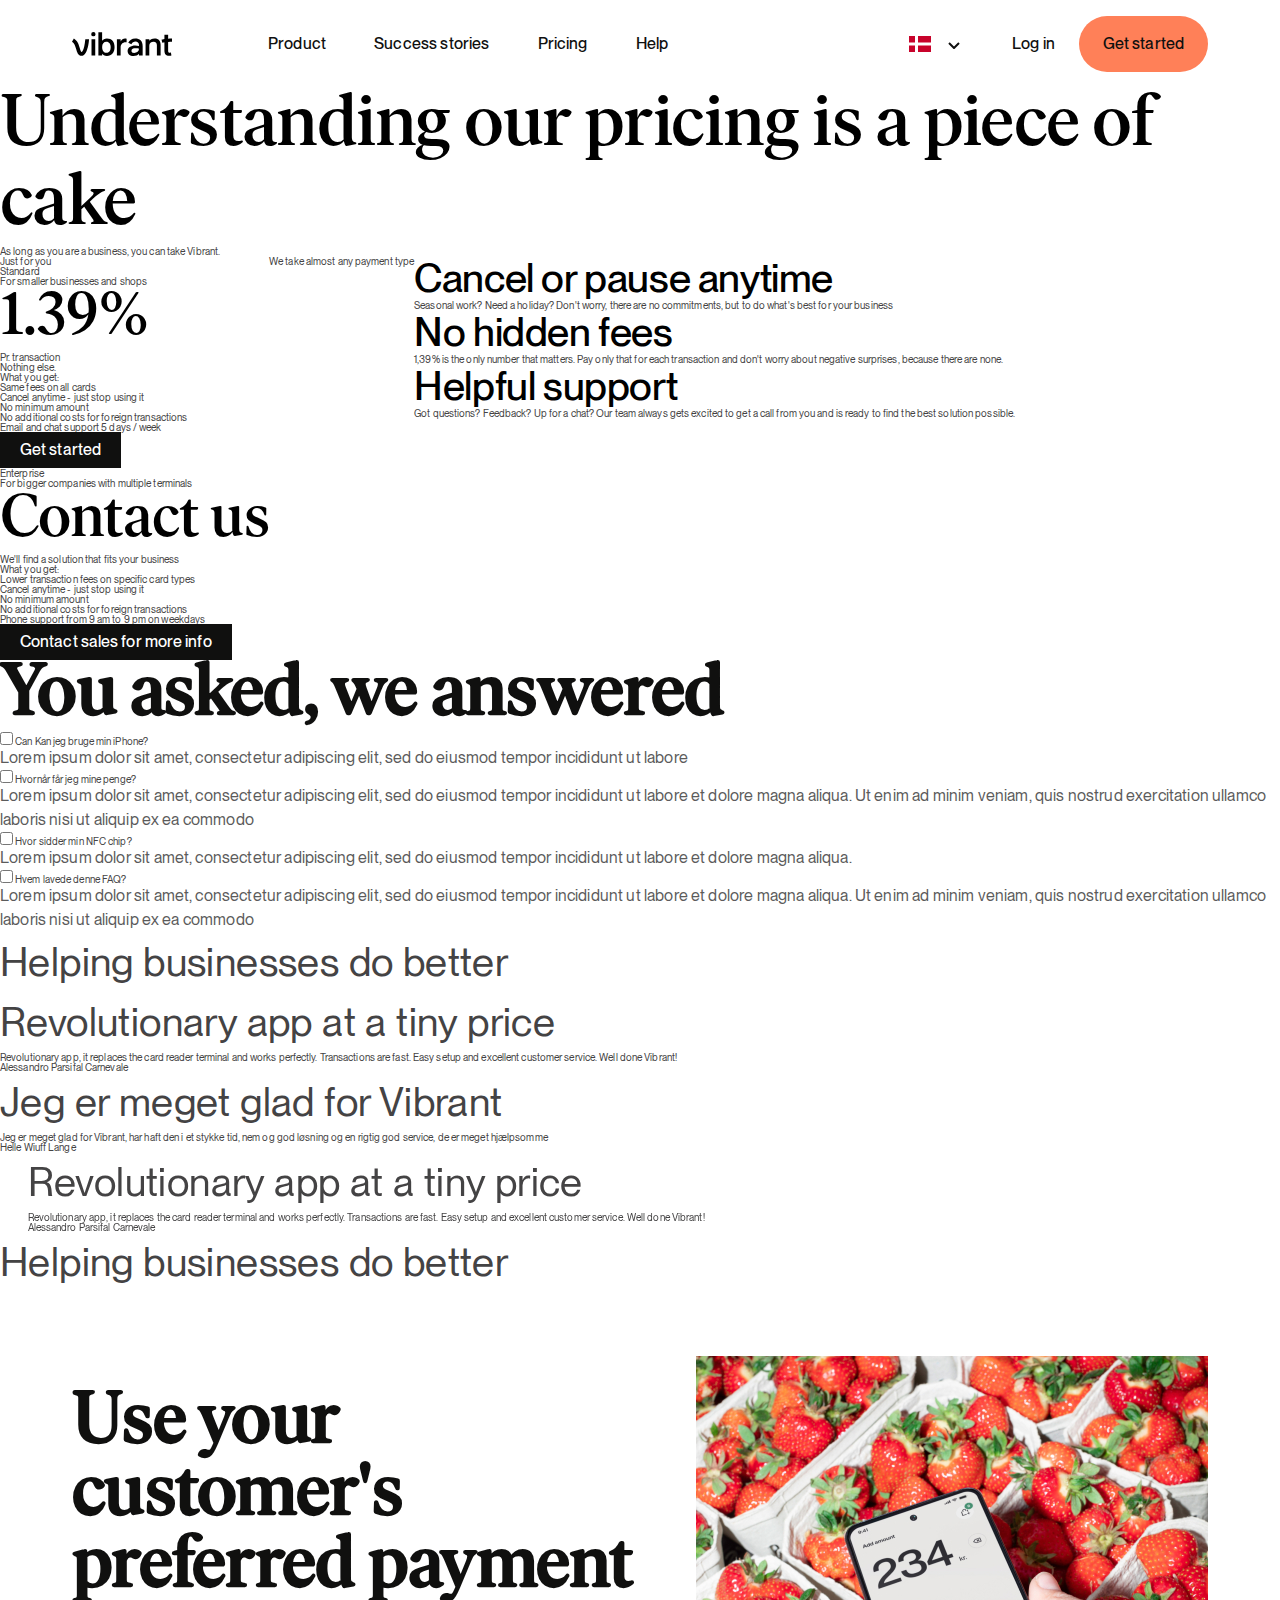
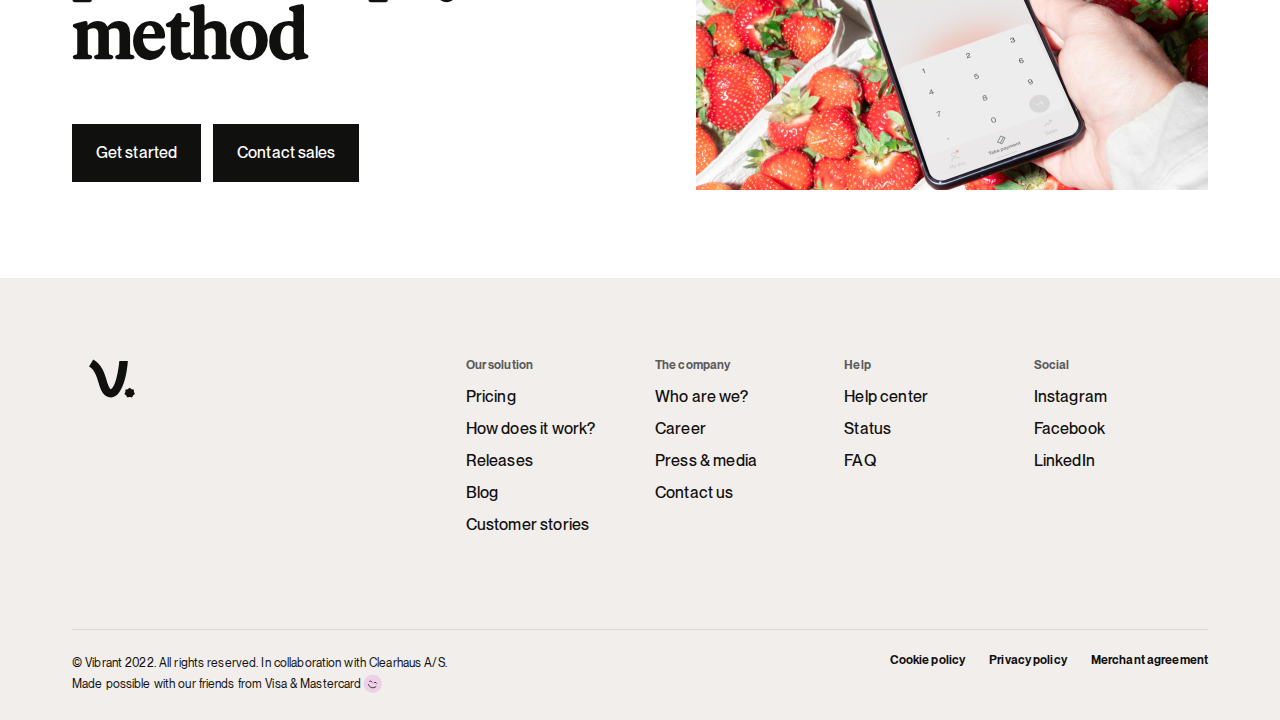
==== commit c21f0dc6: "Update from https://github.com/vibrantly/monorepo/commit/f10b299f50ba1ec3a1f00600725a7c548ef212af" ====
--- a/index.html
+++ b/index.html
@@ -2,52 +2,51 @@
 <html lang="en">
   <head>
     <meta charset="UTF-8">
+    <meta http-equiv="X-UA-Compatible" content="IE=edge">
     <meta name="viewport" content="width=device-width,initial-scale=1">
-    <meta name="description" content="website">
-    <meta name="robots" content="index, follow">
-    <meta name="copyright" content="company">
-    <meta name="keywords" content="">
-    <title>Blog page</title>
+    <title>Pricing page</title>
+    <link rel="stylesheet" href="https://unpkg.com/swiper@8/swiper-bundle.min.css">
+    <script src="https://unpkg.com/swiper@8/swiper-bundle.min.js"></script>
   <script defer="defer" src="index.js"></script><link href="index.css" rel="stylesheet"></head>
 
   <body>
-    <header class="header">
+    <header class="header header--pink">
       <div class="container">
         <div class="row">
           <div class="col col--no-gutter header__container">
             <div class="header__logo">
-              <a href="#" class="header__logo-img">
-                <img src="./assets/images/icon-logo.svg">
+              <a href="#" class="header__logo-img header__logo-img--pink">
+                <img src="./assets/images/icon-logo.svg" alt="logo vibrant" width="100" height="24">
               </a>
             </div>
             <nav class="header-nav" id="header-nav">
               <ul class="menu">
                 <li class="menu-item">
-                  <a href="#" class="menu-item__link">Product</a>
-                </li>
-                <li class="menu-item">
-                  <a href="#" class="menu-item__link">Success stories</a>
-                </li>
-                <li class="menu-item">
-                  <a href="#" class="menu-item__link">Pricing</a>
-                </li>
-                <li class="menu-item">
-                  <a href="#" class="menu-item__link">Help</a>
+                  <a href="#" class="menu-item__link menu-item__link--pink">Product</a>
+                </li>
+                <li class="menu-item">
+                  <a href="#" class="menu-item__link menu-item__link--pink">Success stories</a>
+                </li>
+                <li class="menu-item">
+                  <a href="#" class="menu-item__link menu-item__link--pink">Pricing</a>
+                </li>
+                <li class="menu-item">
+                  <a href="#" class="menu-item__link menu-item__link--pink">Help</a>
                 </li>
               </ul>
             </nav>
             <div class="header__controls">
               <div class="menu-item--lang">
                 <div class="language-select" id="languageSelect">
-                  <a href="#" class="option">
-                    <img src="./assets/images/icon-da.svg" alt="">
+                  <a href="#" class="option option--pink">
+                    <img src="./assets/images/icon-da.svg" alt="flag da" width="24" height="16">
                   </a>
-                  <div class="options-container" id="optionsContainer">
-                    <a href="#" class="option">
-                      <img src="./assets/images/icon-es.svg" alt="">
+                  <div class="options-container options-container--pink" id="optionsContainer">
+                    <a href="#" class="option option--pink">
+                      <img src="./assets/images/icon-es.svg" alt="flag es" width="24" height="16">
                     </a>
-                    <a href="#" class="option">
-                      <img src="./assets/images/icon-en.svg" alt="">
+                    <a href="#" class="option option--pink">
+                      <img src="./assets/images/icon-en.svg" alt="flag en" width="24" height="16">
                     </a>
                   </div>
                 </div>
@@ -60,26 +59,25 @@
               </button>
             </div>
           </div>
-          <!-- /.col col--no-gutter header__container header 1440px -->
           <div class="col col--no-gutter header__container--tablet">
             <div class="header__container--tablet-wrap">
               <div class="header__logo">
-                <a href="#" class="header__logo-img">
-                  <img src="./assets/images/icon-logo.svg">
+                <a href="#" class="header__logo-img header__logo-img--pink">
+                  <img src="./assets/images/icon-logo.svg" alt="logo vibrant" width="100" height="24">
                 </a>
               </div>
               <div class="header__controls">
                 <div class="menu-item--lang">
                   <div class="language-select" id="languageSelectTablet">
-                    <a href="#" class="option">
-                      <img src="./assets/images/icon-da.svg" alt="">
+                    <a href="#" class="option option--pink">
+                      <img src="./assets/images/icon-da.svg" alt="flag da" width="24" height="16">
                     </a>
-                    <div class="options-container" id="optionsContainerTablet">
-                      <a href="#" class="option">
-                        <img src="./assets/images/icon-es.svg" alt="">
+                    <div class="options-container options-container--pink" id="optionsContainerTablet">
+                      <a href="#" class="option option--pink">
+                        <img src="./assets/images/icon-es.svg" alt="flag es" width="24" height="16">
                       </a>
-                      <a href="#" class="option">
-                        <img src="./assets/images/icon-en.svg" alt="">
+                      <a href="#" class="option option--pink">
+                        <img src="./assets/images/icon-en.svg" alt="flag en" width="24" height="16">
                       </a>
                     </div>
                   </div>
@@ -92,7 +90,7 @@
                 </button>
               </div>
               <div class="header-nav-icon" id="navIconTablet">
-                <div class="header-nav-icon__button">
+                <div class="header-nav-icon__button header-nav-icon__button--pink">
                   <span class="header-nav-icon__line"></span>
                   <span class="header-nav-icon__line"></span>
                   <span class="header-nav-icon__line"></span>
@@ -102,63 +100,61 @@
             <nav class="header-nav" id="header-nav-tablet">
               <ul class="menu">
                 <li class="menu-item">
-                  <a href="#" class="menu-item__link">Product</a>
-                </li>
-                <li class="menu-item">
-                  <a href="#" class="menu-item__link">Success stories</a>
-                </li>
-                <li class="menu-item">
-                  <a href="#" class="menu-item__link">Pricing</a>
-                </li>
-                <li class="menu-item">
-                  <a href="#" class="menu-item__link">Help</a>
+                  <a href="#" class="menu-item__link menu-item__link--pink">Product</a>
+                </li>
+                <li class="menu-item">
+                  <a href="#" class="menu-item__link menu-item__link--pink">Success stories</a>
+                </li>
+                <li class="menu-item">
+                  <a href="#" class="menu-item__link menu-item__link--pink">Pricing</a>
+                </li>
+                <li class="menu-item">
+                  <a href="#" class="menu-item__link menu-item__link--pink">Help</a>
                 </li>
               </ul>
             </nav>
           </div>
-          <!-- /.col col--no-gutter header__container--tablet 1024px-->
           <div class="col col--no-gutter header__container--mobile">
             <div class="header__container--mobile-wrap">
               <div class="header__logo" id="headerLogoMobile">
-                <a href="#" class="header__logo-img">
-                  <img src="./assets/images/icon-logo.svg">
+                <a href="#" class="header__logo-img header__logo-img--pink">
+                  <img src="./assets/images/icon-logo.svg" alt="logo vibrant" width="100" height="24">
                 </a>
                 <div class="language-select" id="languageSelectMobile">
-                  <a href="#" class="option">
-                    <img src="./assets/images/icon-da.svg" alt="">
+                  <a href="#" class="option option--pink">
+                    <img src="./assets/images/icon-da.svg" alt="flag da" width="24" height="16">
                   </a>
-                  <div class="options-container" id="optionsContainerMobile">
-                    <a href="#" class="option">
-                      <img src="./assets/images/icon-es.svg" alt="">
+                  <div class="options-container options-container--pink" id="optionsContainerMobile">
+                    <a href="#" class="option option--pink">
+                      <img src="./assets/images/icon-es.svg" alt="flag es" width="24" height="16">
                     </a>
-                    <a href="#" class="option">
-                      <img src="./assets/images/icon-en.svg" alt="">
+                    <a href="#" class="option option--pink">
+                      <img src="./assets/images/icon-en.svg" alt="flag en" width="24" height="16">
                     </a>
                   </div>
                 </div>
               </div>
               <div class="header-nav-icon" id="navIconMobile">
-                <div class="header-nav-icon__button">
+                <div class="header-nav-icon__button header-nav-icon__button--pink">
                   <span class="header-nav-icon__line"></span>
                   <span class="header-nav-icon__line"></span>
                   <span class="header-nav-icon__line"></span>
                 </div>
               </div>
             </div>
-            <!-- </div> -->
             <nav class="header-nav" id="header-nav--mobile">
               <ul class="menu">
                 <li class="menu-item">
-                  <a href="#" class="menu-item__link">Product</a>
-                </li>
-                <li class="menu-item">
-                  <a href="#" class="menu-item__link">Success stories</a>
-                </li>
-                <li class="menu-item">
-                  <a href="#" class="menu-item__link">Pricing</a>
-                </li>
-                <li class="menu-item">
-                  <a href="#" class="menu-item__link">Help</a>
+                  <a href="#" class="menu-item__link menu-item__link--pink">Product</a>
+                </li>
+                <li class="menu-item">
+                  <a href="#" class="menu-item__link menu-item__link--pink">Success stories</a>
+                </li>
+                <li class="menu-item">
+                  <a href="#" class="menu-item__link menu-item__link--pink">Pricing</a>
+                </li>
+                <li class="menu-item">
+                  <a href="#" class="menu-item__link menu-item__link--pink">Help</a>
                 </li>
               </ul>
               <div class="header__controls">
@@ -171,392 +167,343 @@
               </div>
             </nav>
           </div>
-          <!-- /.col col--no-gutter header__container--mobile 375px-->
-        </div>
-        <!-- /.row -->
+        </div>
       </div>
-      <!-- /.container -->
     </header>
-    <!-- /.header -->
     <main class="main">
-      <section class="heading-section">
+      <section class="heading-section--centered">
         <div class="container">
           <div class="row">
-            <div class="col col--no-gutter">
-              <div class="heading-section__container">
-                <h1 class="title title--h1">
-                  Everything going on in<br>
-                  Vibrant.<mark class="heading-section__title--mark">
-                    Right here.</mark>
-                </h1>
-              </div>
-            </div>
-          </div>
-        </div>
-        <!-- /.container -->
+            <div class="heading-section--centered__col">
+              <h1 class="title title--h1">
+                Understanding our pricing is a piece of cake
+              </h1>
+              <p class="heading-section--centered-subtitle">
+                As long as you are a business, you can take Vibrant.
+              </p>
+            </div>
+          </div>
+        </div>
       </section>
-      <section class="categories-section">
+      <section class="pricing-tiers-section">
         <div class="container">
           <div class="row">
-            <div class="col col--no-gutter">
-              <div class="categories-section__items">
-                <div class="categories-section__items-buttons">
-                  <a href="#" class="btn--blog">All news</a>
-                  <a href="#" class="btn--blog">Product</a>
-                  <a href="#" class="btn--blog">Our company</a>
-                  <a href="#" class="btn--blog">Entrepreneurship</a>
-                  <a href="#" class="btn--blog">Integrations</a>
-                  <div class="category-select" data-state="">
-                    <div class="category-select__title"></div>
-                    <div class="category-select__content">
-                      <input id="allNewsOption" class="category-select__input" type="radio" name="categoryOption" checked="checked">
-                      <label for="allNewsOption" tabindex="0" class="category-select__label first-option" data-value="All news"></label>
-                      <input id="productOption" class="category-select__input" type="radio" name="categoryOption">
-                      <label for="productOption" tabindex="0" class="category-select__label" data-value="Product"></label>
-                      <input id="ourCompanyOption" class="category-select__input" type="radio" name="categoryOption">
-                      <label for="ourCompanyOption" tabindex="0" class="category-select__label" data-value="Our company"></label>
-                      <input id="entrepreneurshipOption" class="category-select__input" type="radio" name="categoryOption">
-                      <label for="entrepreneurshipOption" tabindex="0" class="category-select__label" data-value="Entrepreneurship"></label>
-                      <input id="integrationsOption" class="category-select__input" type="radio" name="categoryOption">
-                      <label for="integrationsOption" tabindex="0" class="category-select__label" data-value="Integrations"></label>
-                    </div>
-                  </div>
-                  <!-- category-select -->
-                  <div class="input--search" id="searchInput">
-                    <input type="search" class="categories-section__input">
-                  </div>
-                </div>
-              </div>
-              <div class="all-news-sections">
-                <a class="all-news-sections__item">
-                  <div class="all-news-sections__item-img">
-                    <div class="btn-category">Setting up</div>
-                    <img src="./assets/images/all-news.jpg">
-                  </div>
-                  <h4 class="title title--h4 all-news-sections__item-title">
-                    Hvorfor bruge dyre terminaler, når du kan bruge din telefon?
-                  </h4>
-                  <div class="all-news-sections__item-desc">
-                    <p class="article article--sm">May 06, 2022</p>
-                    <span class="blog-article__icon"><img src="./assets/images/icon-union.svg" alt="union"></span>
-                    <p class="article article--sm">7 min. read</p>
-                    <span class="blog-article__icon"><img src="./assets/images/icon-union.svg" alt="union"></span>
-                    <p class="article article--sm">Michael Yde Nielsen</p>
-                  </div>
-                </a>
-                <div class="all-news-sections__list">
-                  <div class="block-subscribe">
-                    <h5 class="title title--h5">Do more for your business</h5>
-                    <p class="article article--md">
-                      Subscribe to our newsletter
-                    </p>
-                    <div class="block-subscribe__item">
-                      <input type="text" class="input--subscribe" placeholder="Enter email">
-                      <button class="btn btn--primary">Subscribe</button>
-                    </div>
-                  </div>
-                  <div class="article-list">
-                    <a href="#" class="article-list__item">
-                      <div class="article-list__item-img article-list__item-img--first"></div>
-                      <div class="article-list__item-desc">
-                        <p class="article article--lg">
-                          This is how you set up your very<br>
-                          own terminal
-                        </p>
-                        <div class="article-list__item-desc--author">
-                          <p class="article article--sm">Gabriela Mazallo</p>
-                          <p class="article article--sm">Product</p>
-                          <span class="blog-article__icon"><img src="./assets/images/icon-union.svg" alt="union"></span>
-                          <p class="article article--sm">May 04, 2022</p>
-                        </div>
-                      </div>
-                    </a>
-                    <a href="#" class="article-list__item">
-                      <div class="article-list__item-img article-list__item-img--second"></div>
-                      <div class="article-list__item-desc">
-                        <p class="article article--lg">
-                          Understand your Dinero<br>
-                          integration in less than 4 minutes.
-                        </p>
-                        <div class="article-list__item-desc--author">
-                          <p class="article article--sm">Anders Kaels Malmos</p>
-                          <p class="article article--sm">Integrations</p>
-                          <span class="blog-article__icon"><img src="./assets/images/icon-union.svg" alt="union"></span>
-                          <p class="article article--sm">May 04, 2022</p>
-                        </div>
-                      </div>
-                    </a>
-                    <a href="#" class="article-list__item">
-                      <div class="article-list__item-img article-list__item-img--third"></div>
-                      <div class="article-list__item-desc">
-                        <p class="article article--lg">The app</p>
-                        <div class="article-list__item-desc--author">
-                          <p class="article article--sm">Karmen Raamat</p>
-                          <p class="article article--sm">Our company</p>
-                          <span class="blog-article__icon"><img src="./assets/images/icon-union.svg" alt="union"></span>
-                          <p class="article article--sm">May 04, 2022</p>
-                        </div>
-                      </div>
-                    </a>
-                  </div>
-                </div>
-              </div>
-            </div>
-          </div>
-          <!-- /.row -->
-        </div>
-        <!-- /.container -->
+            <div class="pricing-tiers-section__container">
+              <div class="pricing-tiers-section__col pricing-tiers-section__col--standard">
+                <span class="pricing-tiers-section__col-badge">Just for you</span>
+                <div class="pricing-tiers-section__col-title">
+                  <p>Standard</p>
+                  <p class="pricing-tiers-section__col-subtitle">
+                    For smaller businesses and shops
+                  </p>
+                </div>
+                <div class="pricing-tiers-section__col-info pricing-tiers-section__col-info--standard">
+                  <div class="title title--h2">1.39%</div>
+                  <div class="d-flex flex-column">
+                    <p class="pricing-tiers-section__col-text">
+                      Pr. transaction
+                    </p>
+                    <p class="pricing-tiers-section__col-text--bold">
+                      Nothing else.
+                    </p>
+                  </div>
+                </div>
+                <div class="pricing-tiers-section__col-benefits">
+                  <p class="pricing-tiers-section__col-text--bold">
+                    What you get:
+                  </p>
+                  <ul class="pricing-tiers-section__list">
+                    <li class="pricing-tiers-section__list-item">
+                      Same fees on all cards
+                    </li>
+                    <li class="pricing-tiers-section__list-item">
+                      Cancel anytime - just stop using it
+                    </li>
+                    <li class="pricing-tiers-section__list-item">
+                      No minimum amount
+                    </li>
+                    <li class="pricing-tiers-section__list-item">
+                      No additional costs for foreign transactions
+                    </li>
+                    <li class="pricing-tiers-section__list-item">
+                      Email and chat support 5 days / week
+                    </li>
+                  </ul>
+                  <button class="pricing-tiers-section__btn pricing-tiers-section__btn--standard">
+                    Get started
+                  </button>
+                </div>
+              </div>
+              <div class="pricing-tiers-section__col pricing-tiers-section__col--enterprise">
+                <div class="pricing-tiers-section__col-title">
+                  <p>Enterprise</p>
+                  <p class="pricing-tiers-section__col-subtitle">
+                    For bigger companies with multiple terminals
+                  </p>
+                </div>
+                <div class="pricing-tiers-section__col-info pricing-tiers-section__col-info--enterprise">
+                  <div class="title title--h2">Contact us</div>
+                  <p class="pricing-tiers-section__col-text">
+                    We'll find a solution that fits your business
+                  </p>
+                </div>
+                <div class="pricing-tiers-section__col-benefits">
+                  <p class="pricing-tiers-section__col-text--bold">
+                    What you get:
+                  </p>
+                  <ul class="pricing-tiers-section__list">
+                    <li class="pricing-tiers-section__list-item">
+                      Lower transaction fees on specific card types
+                    </li>
+                    <li class="pricing-tiers-section__list-item">
+                      Cancel anytime - just stop using it
+                    </li>
+                    <li class="pricing-tiers-section__list-item">
+                      No minimum amount
+                    </li>
+                    <li class="pricing-tiers-section__list-item">
+                      No additional costs for foreign transactions
+                    </li>
+                    <li class="pricing-tiers-section__list-item">
+                      Phone support from 9 am to 9 pm on weekdays
+                    </li>
+                  </ul>
+                  <button class="pricing-tiers-section__btn pricing-tiers-section__btn--enterprise">
+                    Contact sales for more info
+                  </button>
+                </div>
+              </div>
+            </div>
+            <div class="pricing-tiers-section__payments">
+              <p class="pricing-tiers-section__payments-title">
+                We take almost any payment type
+              </p>
+              <div class="pricing-tiers-section__payments-images">
+                <div class="d-flex align-items-center">
+                  <div class="pricing-tiers-section__payments-images--visa"></div>
+                  <div class="pricing-tiers-section__payments-images--g-pay"></div>
+                </div>
+                <div class="d-flex align-items-center">
+                  <div class="pricing-tiers-section__payments-images--mastercard"></div>
+                  <div class="pricing-tiers-section__payments-images--apple-pay"></div>
+                </div>
+              </div>
+            </div>
+            <div class="pricing-tiers-section__additional">
+              <div class="pricing-tiers-section__additional-col">
+                <div class="d-flex flex-column">
+                  <div class="pricing-tiers-section__additional-img pricing-tiers-section__additional-img--exit"></div>
+                  <h4 class="title title--h4">Cancel or pause anytime</h4>
+                  <p class="pricing-tiers-section__additional-desc">
+                    Seasonal work? Need a holiday? Don't worry, there are no
+                    commitments, but to do what's best for your business
+                  </p>
+                </div>
+              </div>
+              <div class="pricing-tiers-section__additional-col">
+                <div class="d-flex flex-column">
+                  <div class="pricing-tiers-section__additional-img pricing-tiers-section__additional-img--happy"></div>
+                  <h4 class="title title--h4">No hidden fees</h4>
+                  <p class="pricing-tiers-section__additional-desc">
+                    1,39% is the only number that matters. Pay only that for
+                    each transaction and don't worry about negative surprises,
+                    because there are none.
+                  </p>
+                </div>
+              </div>
+              <div class="pricing-tiers-section__additional-col">
+                <div class="d-flex flex-column">
+                  <div class="pricing-tiers-section__additional-img pricing-tiers-section__additional-img--support"></div>
+                  <h4 class="title title--h4">Helpful support</h4>
+                  <p class="pricing-tiers-section__additional-desc">
+                    Got questions? Feedback? Up for a chat? Our team always gets
+                    excited to get a call from you and is ready to find the best
+                    solution possible.
+                  </p>
+                </div>
+              </div>
+            </div>
+          </div>
+        </div>
       </section>
-      <!-- /.categories-section -->
-      <section class="feature-section">
-        <div class="feature-section__container">
-          <div class="feature-section__col">
-            <h3 class="title title--h3">
-              Latest <br><mark class="feature-section__title--mark">app</mark><br>
-              updates
-            </h3>
-            <button class="btn btn--primary feature-section__btn">
-              See all updates
-            </button>
-          </div>
-          <!-- /.feature-section__col -->
-          <a href="#" class="feature-section__col">
-            <div class="feature-section__img">
-              <img src="./assets/images/release-app.jpg" alt="">
-            </div>
-            <p class="article article--lg">
-              We've officially released our new app!
-            </p>
-            <p class="article article--sm">4 min. read</p>
-          </a>
-          <!-- /.feature-section__col -->
-          <a href="#" class="feature-section__col">
-            <div class="feature-section__img">
-              <img src="./assets/images/terminal.jpg" alt="">
-            </div>
-            <p class="article article--lg">
-              You can now add products in your terminal
-            </p>
-            <p class="article article--sm">4 min. read</p>
-          </a>
-          <!-- /.feature-section__col -->
-          <a href="#" class="feature-section__col">
-            <div class="feature-section__img">
-              <img src="./assets/images/stats.jpg" alt="">
-            </div>
-            <p class="article article--lg">
-              New stats view! Understand your day better than ever
-            </p>
-            <p class="article article--sm">4 min. read</p>
-          </a>
-          <!-- /.feature-section__col -->
-          <div class="slider">
-            <div class="slider-list">
-              <div class="slider-track">
-                <div class="slide">
-                  <div class="feature-section__col">
-                    <div class="feature-section__img--slider">
-                      <img src="./assets/images/dinero-slider-img.jpg" alt="">
-                    </div>
-                    <p class="article article--xl">
-                      Understand your Dinero integration in less than 4 minutes
-                    </p>
-                    <div class="articles-section--author">
-                      <p class="article article--sm">Karmen Raamat</p>
-                      <span class="blog-article__icon"><img src="./assets/images/icon-union.svg" alt="union"></span>
-                      <p class="article article--sm">02. May 2022</p>
-                    </div>
-                  </div>
-                </div>
-                <div class="slide">
-                  <div class="feature-section__col">
-                    <div class="feature-section__img--slider">
-                      <img src="./assets/images/dinero-slider-img.jpg" alt="">
-                    </div>
-                    <p class="article article--xl">
-                      You can now add products in your terminal
-                    </p>
-                    <p class="article article--sm">4 min. read</p>
-                  </div>
-                </div>
-                <div class="slide">
-                  <div class="feature-section__col">
-                    <div class="feature-section__img--slider">
-                      <img src="./assets/images/dinero-slider-img.jpg" alt="">
-                    </div>
-                    <p class="article article--xl">
-                      New stats view! Understand your day better than ever
-                    </p>
-                    <p class="article article--sm">4 min. read</p>
-                  </div>
-                </div>
-              </div>
-            </div>
-            <div class="slider-arrows">
-              <div class="prev disabled">&larr;</div>
-              <div class="next">&rarr;</div>
-            </div>
-          </div>
-          <!-- /.slider -->
-        </div>
-      </section>
-      <!-- /.feature-section -->
-      <section class="articles-section">
-        <div class="container">
-          <h3 class="title title--h3">Other articles</h3>
-          <div class="row">
-            <div class="articles-section__container">
-              <div class="articles-section__col">
-                <a href="#" class="articles-section__item">
-                  <div class="articles-section__img">
-                    <div class="btn-category">Setting up</div>
-                    <img src="./assets/images/article-1.jpg" alt="">
-                  </div>
-                  <h5 class="title title--h5">
-                    Understand your Dinero<br>
-                    integration in less than 4 minutes
-                  </h5>
-                  <div class="articles-section--author">
-                    <p class="article article--sm">Karmen Raamat</p>
-                    <span class="blog-article__icon"><img src="./assets/images/icon-union.svg" alt="union"></span>
-                    <p class="article article--sm">02. May 2022</p>
-                  </div>
-                </a>
-              </div>
-              <!-- /.articles-section__col -->
-              <div class="articles-section__col">
-                <a href="#" class="articles-section__item">
-                  <div class="articles-section__img">
-                    <div class="btn-category">Start your business</div>
-                    <img src="./assets/images/article-2.jpg" alt="">
-                  </div>
-                  <h5 class="title title--h5">
-                    You can now add products in<br>
-                    your terminal
-                  </h5>
-                  <div class="articles-section--author">
-                    <p class="article article--sm">Karmen Raamat</p>
-                    <span class="blog-article__icon"><img src="./assets/images/icon-union.svg" alt="union"></span>
-                    <p class="article article--sm">02. May 2022</p>
-                  </div>
-                </a>
-              </div>
-              <!-- /.articles-section__col -->
-              <div class="articles-section__col">
-                <a href="#" class="articles-section__item">
-                  <div class="articles-section__img">
-                    <div class="btn-category">Our company</div>
-                    <img src="./assets/images/article-3.jpg" alt="">
-                  </div>
-                  <h5 class="title title--h5">
-                    We've officially released our new<br>
-                    app!
-                  </h5>
-                  <div class="articles-section--author">
-                    <p class="article article--sm">Karmen Raamat</p>
-                    <span class="blog-article__icon"><img src="./assets/images/icon-union.svg" alt="union"></span>
-                    <p class="article article--sm">02. May 2022</p>
-                  </div>
-                </a>
-              </div>
-              <!-- /.articles-section__col -->
-              <div class="articles-section__col">
-                <a href="#" class="articles-section__item">
-                  <div class="articles-section__img">
-                    <div class="btn-category">Fintech</div>
-                    <img src="./assets/images/article-4.jpg" alt="">
-                  </div>
-                  <h5 class="title title--h5">
-                    Hello world - we're live with<br>
-                    everything new
-                  </h5>
-                  <div class="articles-section--author">
-                    <p class="article article--sm">Karmen Raamat</p>
-                    <span class="blog-article__icon"><img src="./assets/images/icon-union.svg" alt="union"></span>
-                    <p class="article article--sm">02. May 2022</p>
-                  </div>
-                </a>
-              </div>
-              <!-- /.articles-section__col -->
-              <a href="#" class="articles-section__col articles-section__col--no-cover">
-                <div class="btn-category btn-category--no-cover">
-                  Setting up
-                </div>
-                <div class="articles-section__col--no-cover-title">
-                  <h4 class="title title--h4">
-                    New stats view!<br>
-                    Understand your<br>
-                    day better than ever
-                  </h4>
-                </div>
-                <div class="articles-section--author">
-                  <p class="article article--sm">Karmen Raamat</p>
-                  <span class="blog-article__icon"><img src="./assets/images/icon-union.svg" alt="union"></span>
-                  <p class="article article--sm">2 min. read</p>
-                </div>
-              </a>
-              <!-- /.articles-section__col--no-cover -->
-              <div class="articles-section__col">
-                <a href="#" class="articles-section__item">
-                  <div class="articles-section__img">
-                    <div class="btn-category">The app</div>
-                    <img src="./assets/images/article-5.jpg" alt="">
-                  </div>
-                  <h5 class="title title--h5">
-                    The definitive guide to setting up<br>
-                    your business
-                  </h5>
-                  <div class="articles-section--author">
-                    <p class="article article--sm">Karmen Raamat</p>
-                    <span class="blog-article__icon"><img src="./assets/images/icon-union.svg" alt="union"></span>
-                    <p class="article article--sm">02. May 2022</p>
-                  </div>
-                </a>
-              </div>
-              <!-- /.articles-section__col -->
-            </div>
-            <!-- /.articles-section__container -->
-          </div>
-          <!-- /.row -->
-          <div class="articles-section__more">
-            <button class="btn btn--underlined">Show more</button>
-          </div>
-        </div>
-        <!-- /.container -->
-      </section>
-      <!-- /.articles-section -->
-      <section class="cta-section-shapes">
+      <section class="recognition-section">
         <div class="container">
           <div class="row">
-            <div class="cta-section-shapes__container">
-              <h2 class="title cta-section-shapes__title">
-                Add an extra way to take payments
-              </h2>
-              <p class="article cta-section-shapes__article">
-                Free to sign up. Cancel anytime
-              </p>
-              <div class="cta-section-shapes__controls">
-                <button class="btn btn--primary">Get started</button>
-                <button class="btn btn--outlined">Contact sales</button>
-              </div>
-            </div>
-            <!-- /.cta-section--shapes__container -->
-          </div>
-          <!-- .row -->
-        </div>
-        <!-- /.container -->
+            <div class="recognition-section__box">
+              <h2 class="recognition-section__title">You asked, we answered</h2>
+              <div class="recognition-section__accordion">
+                <input class="recognition-section__accordion-trigger" id="recognition-section__accordion" type="checkbox">
+                <label class="recognition-section__accordion-title" for="recognition-section__accordion">Can Kan jeg bruge min iPhone?</label>
+                <div class="recognition-section__accordion-content-wrapper">
+                  <div class="recognition-section__accordion-content">
+                    <p class="article article--sm">
+                      Lorem ipsum dolor sit amet, consectetur adipiscing elit,
+                      sed do eiusmod tempor incididunt ut labore
+                    </p>
+                  </div>
+                </div>
+              </div>
+              <div class="recognition-section__accordion">
+                <input class="recognition-section__accordion-trigger" id="recognition-section__accordion-2" type="checkbox">
+                <label class="recognition-section__accordion-title" for="recognition-section__accordion-2">Hvornår får jeg mine penge?</label>
+                <div class="recognition-section__accordion-content-wrapper">
+                  <div class="recognition-section__accordion-content">
+                    <p class="article article--sm">
+                      Lorem ipsum dolor sit amet, consectetur adipiscing elit,
+                      sed do eiusmod tempor incididunt ut labore et dolore magna
+                      aliqua. Ut enim ad minim veniam, quis nostrud exercitation
+                      ullamco laboris nisi ut aliquip ex ea commodo
+                    </p>
+                  </div>
+                </div>
+              </div>
+              <div class="recognition-section__accordion">
+                <input class="recognition-section__accordion-trigger" id="recognition-section__accordion-3" type="checkbox">
+                <label class="recognition-section__accordion-title" for="recognition-section__accordion-3">Hvor sidder min NFC chip?</label>
+                <div class="recognition-section__accordion-content-wrapper">
+                  <div class="recognition-section__accordion-content">
+                    <p class="article article--sm">
+                      Lorem ipsum dolor sit amet, consectetur adipiscing elit,
+                      sed do eiusmod tempor incididunt ut labore et dolore magna
+                      aliqua.
+                    </p>
+                  </div>
+                </div>
+              </div>
+              <div class="recognition-section__accordion">
+                <input class="recognition-section__accordion-trigger" id="recognition-section__accordion-4" type="checkbox">
+                <label class="recognition-section__accordion-title" for="recognition-section__accordion-4">Hvem lavede denne FAQ?</label>
+                <div class="recognition-section__accordion-content-wrapper">
+                  <div class="recognition-section__accordion-content">
+                    <p class="article article--sm">
+                      Lorem ipsum dolor sit amet, consectetur adipiscing elit,
+                      sed do eiusmod tempor incididunt ut labore et dolore magna
+                      aliqua. Ut enim ad minim veniam, quis nostrud exercitation
+                      ullamco laboris nisi ut aliquip ex ea commodo
+                    </p>
+                  </div>
+                </div>
+              </div>
+            </div>
+          </div>
+        </div>
       </section>
-      <!-- /.cta-section--shapes -->
+      <section class="customer-stories-section">
+        <div class="container">
+          <div class="row">
+            <div class="customer-stories-section__container">
+              <div class="customer-stories-section__col">
+                <p class="article article--xxl">Helping businesses do better</p>
+                <div class="customer-stories-section__col-rate"></div>
+              </div>
+              <div class="customer-stories-section__col">
+                <p class="article article--xxl">
+                  Revolutionary app at a tiny price
+                </p>
+                <p class="customer-stories-section__col-text">
+                  Revolutionary app, it replaces the card reader terminal and
+                  works perfectly. Transactions are fast. Easy setup and
+                  excellent customer service. Well done Vibrant!
+                </p>
+                <div class="customer-stories-section__col-author">
+                  <div class="customer-stories-section__col-author-img customer-stories-section__col-author-img--excited"></div>
+                  <p class="customer-stories-section__col-author-text">
+                    Alessandro Parsifal Carnevale
+                  </p>
+                </div>
+              </div>
+              <div class="customer-stories-section__col">
+                <p class="article article--xxl">
+                  Jeg er meget glad for Vibrant
+                </p>
+                <p class="customer-stories-section__col-text">
+                  Jeg er meget glad for Vibrant, har haft den i et stykke tid,
+                  nem og god løsning og en rigtig god service, de er meget
+                  hjælpsomme
+                </p>
+                <div class="customer-stories-section__col-author">
+                  <div class="customer-stories-section__col-author-img customer-stories-section__col-author-img--happy"></div>
+                  <p class="customer-stories-section__col-author-text">
+                    Helle Wiuff Lange
+                  </p>
+                </div>
+              </div>
+            </div>
+            <div class="swiper mySwiper">
+              <div class="swiper-wrapper">
+                <div class="swiper-slide">
+                  <div class="customer-stories-section__col">
+                    <p class="article article--xxl">
+                      Revolutionary app at a tiny price
+                    </p>
+                    <p class="customer-stories-section__col-text">
+                      Revolutionary app, it replaces the card reader terminal
+                      and works perfectly. Transactions are fast. Easy setup and
+                      excellent customer service. Well done Vibrant!
+                    </p>
+                    <div class="customer-stories-section__col-author">
+                      <div class="customer-stories-section__col-author-img customer-stories-section__col-author-img--excited"></div>
+                      <p class="customer-stories-section__col-author-text">
+                        Alessandro Parsifal Carnevale
+                      </p>
+                    </div>
+                  </div>
+                </div>
+                <div class="swiper-slide">
+                  <div class="customer-stories-section__col">
+                    <p class="article article--xxl">
+                      Jeg er meget glad for Vibrant
+                    </p>
+                    <p class="customer-stories-section__col-text">
+                      Jeg er meget glad for Vibrant, har haft den i et stykke
+                      tid, nem og god løsning og en rigtig god service, de er
+                      meget hjælpsomme
+                    </p>
+                    <div class="customer-stories-section__col-author">
+                      <div class="customer-stories-section__col-author-img customer-stories-section__col-author-img--happy"></div>
+                      <p class="customer-stories-section__col-author-text">
+                        Helle Wiuff Lange
+                      </p>
+                    </div>
+                  </div>
+                </div>
+              </div>
+            </div>
+            <div class="customer-stories-section__col--mobile">
+              <p class="article article--xxl">Helping businesses do better</p>
+              <div class="customer-stories-section__col-rate"></div>
+            </div>
+          </div>
+        </div>
+      </section>
+      <section class="cta-section-photo cta-section-photo--black">
+        <div class="container">
+          <div class="row">
+            <div class="cta-section-photo__container">
+              <div class="cta-section-photo__info">
+                <h2 class="cta-section-photo__title cta-section-photo__title--black">
+                  Use your customer's preferred payment method
+                </h2>
+                <div class="cta-section-photo__controls">
+                  <button class="btn btn--white">Get started</button>
+                  <button class="btn btn--outlined-default">
+                    Contact sales
+                  </button>
+                </div>
+              </div>
+              <div class="cta-section-photo__image"></div>
+            </div>
+          </div>
+        </div>
+      </section>
     </main>
-    <!-- /.main -->
     <footer class="footer">
-      <!-- <div> -->
       <div class="container">
         <div class="row footer-content">
           <div class="col col-4">
             <div class="footer__logo">
               <a href="#" class="footer__logo-img">
-                <img src="./assets/images/icon-logo-footer.svg">
+                <img src="./assets/images/icon-logo-footer.svg" alt="logo vibrant" width="48" height="48">
               </a>
             </div>
           </div>
@@ -591,11 +538,9 @@
                   <a href="#" class="footer-nav__item">LinkedIn</a>
                 </div>
               </nav>
-              <!-- /.footer-nav -->
-            </div>
-          </div>
-        </div>
-        <!-- /.row -->
+            </div>
+          </div>
+        </div>
         <div class="row footer-info">
           <div class="col col--no-gutter col-6 col-sm-12">
             <div class="article article--sm footer-info__container footer-info__container-text">
@@ -606,12 +551,11 @@
                   Made possible with our friends from Visa & Mastercard
                 </div>
                 <div class="footer-info__icon">
-                  <img src="./assets/images/icon-happy.svg" alt="">
-                </div>
-              </div>
-            </div>
-          </div>
-          <!-- /.col col--no-gutter col-6 -->
+                  <img src="./assets/images/icon-happy.svg" alt="icon happy" width="24" height="24">
+                </div>
+              </div>
+            </div>
+          </div>
           <div class="col col--no-gutter col-6 col-sm-12">
             <div class="footer-info__policy">
               <a href="#" class="footer-info__policy-item">Cookie policy</a>
@@ -619,18 +563,13 @@
               <a href="#" class="footer-info__policy-item">Merchant agreement</a>
             </div>
           </div>
-          <!-- /.col col--no-gutter col-6 -->
-        </div>
-        <!-- /.row -->
+        </div>
       </div>
-      <!-- /.container -->
-
       <div class="move-to-top">
         <div class="move-to-top__image">
-          <img src="./assets/images/icon-star.svg" alt="">
+          <img src="./assets/images/icon-star.svg" alt="move to top">
         </div>
       </div>
     </footer>
-    <!-- /.footer -->
   </body>
 </html>
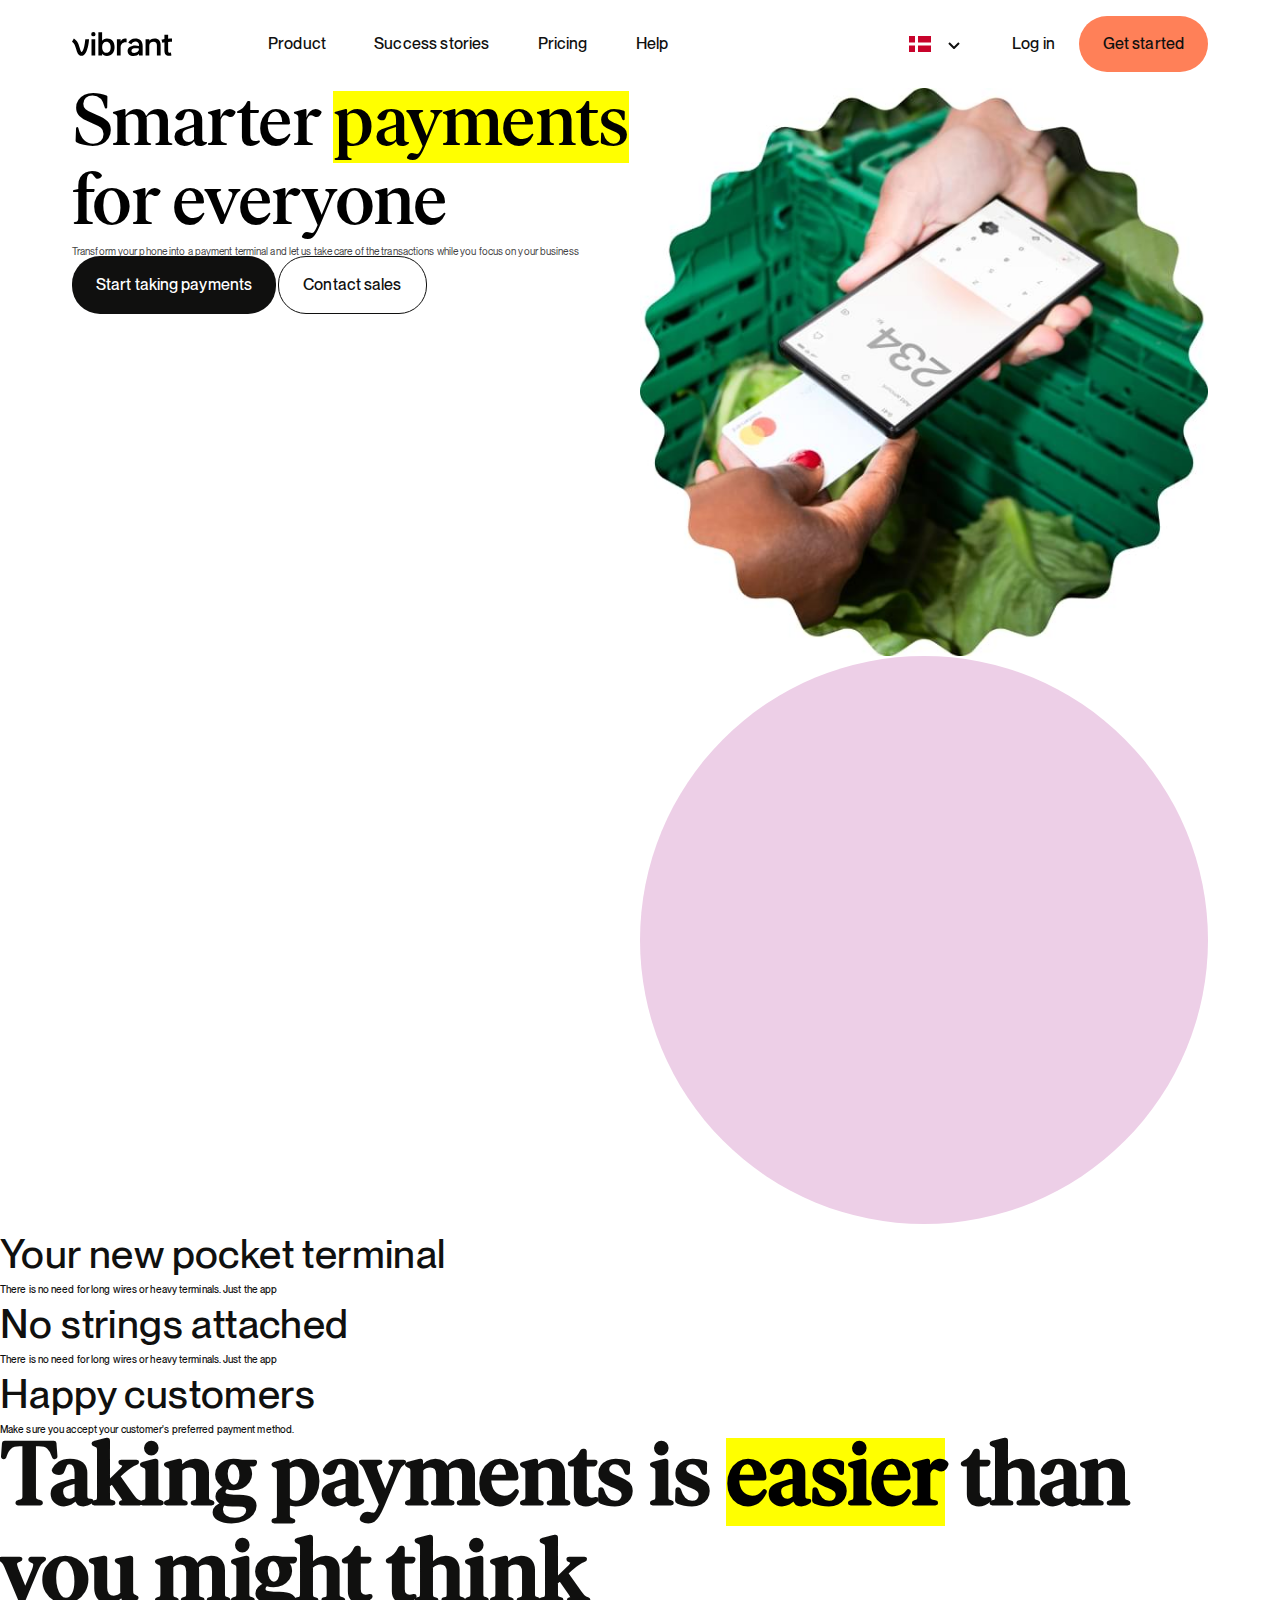
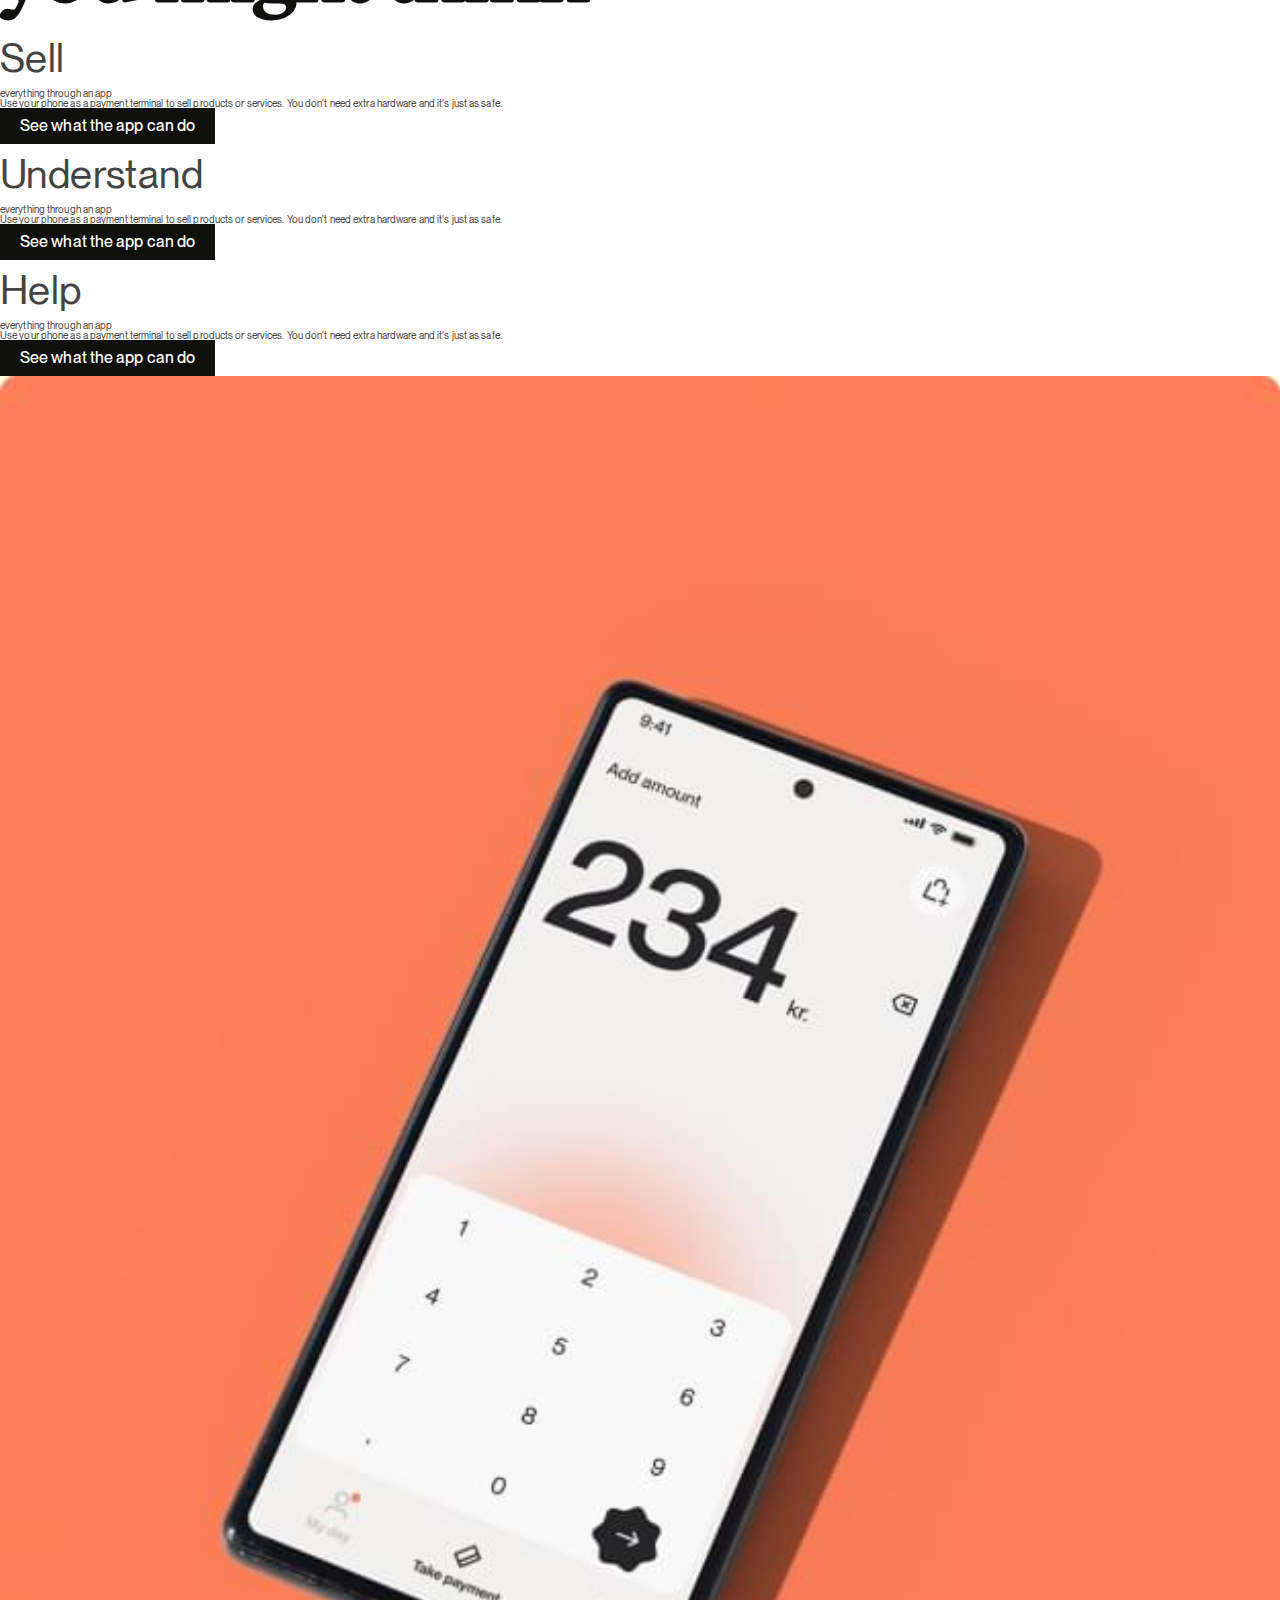
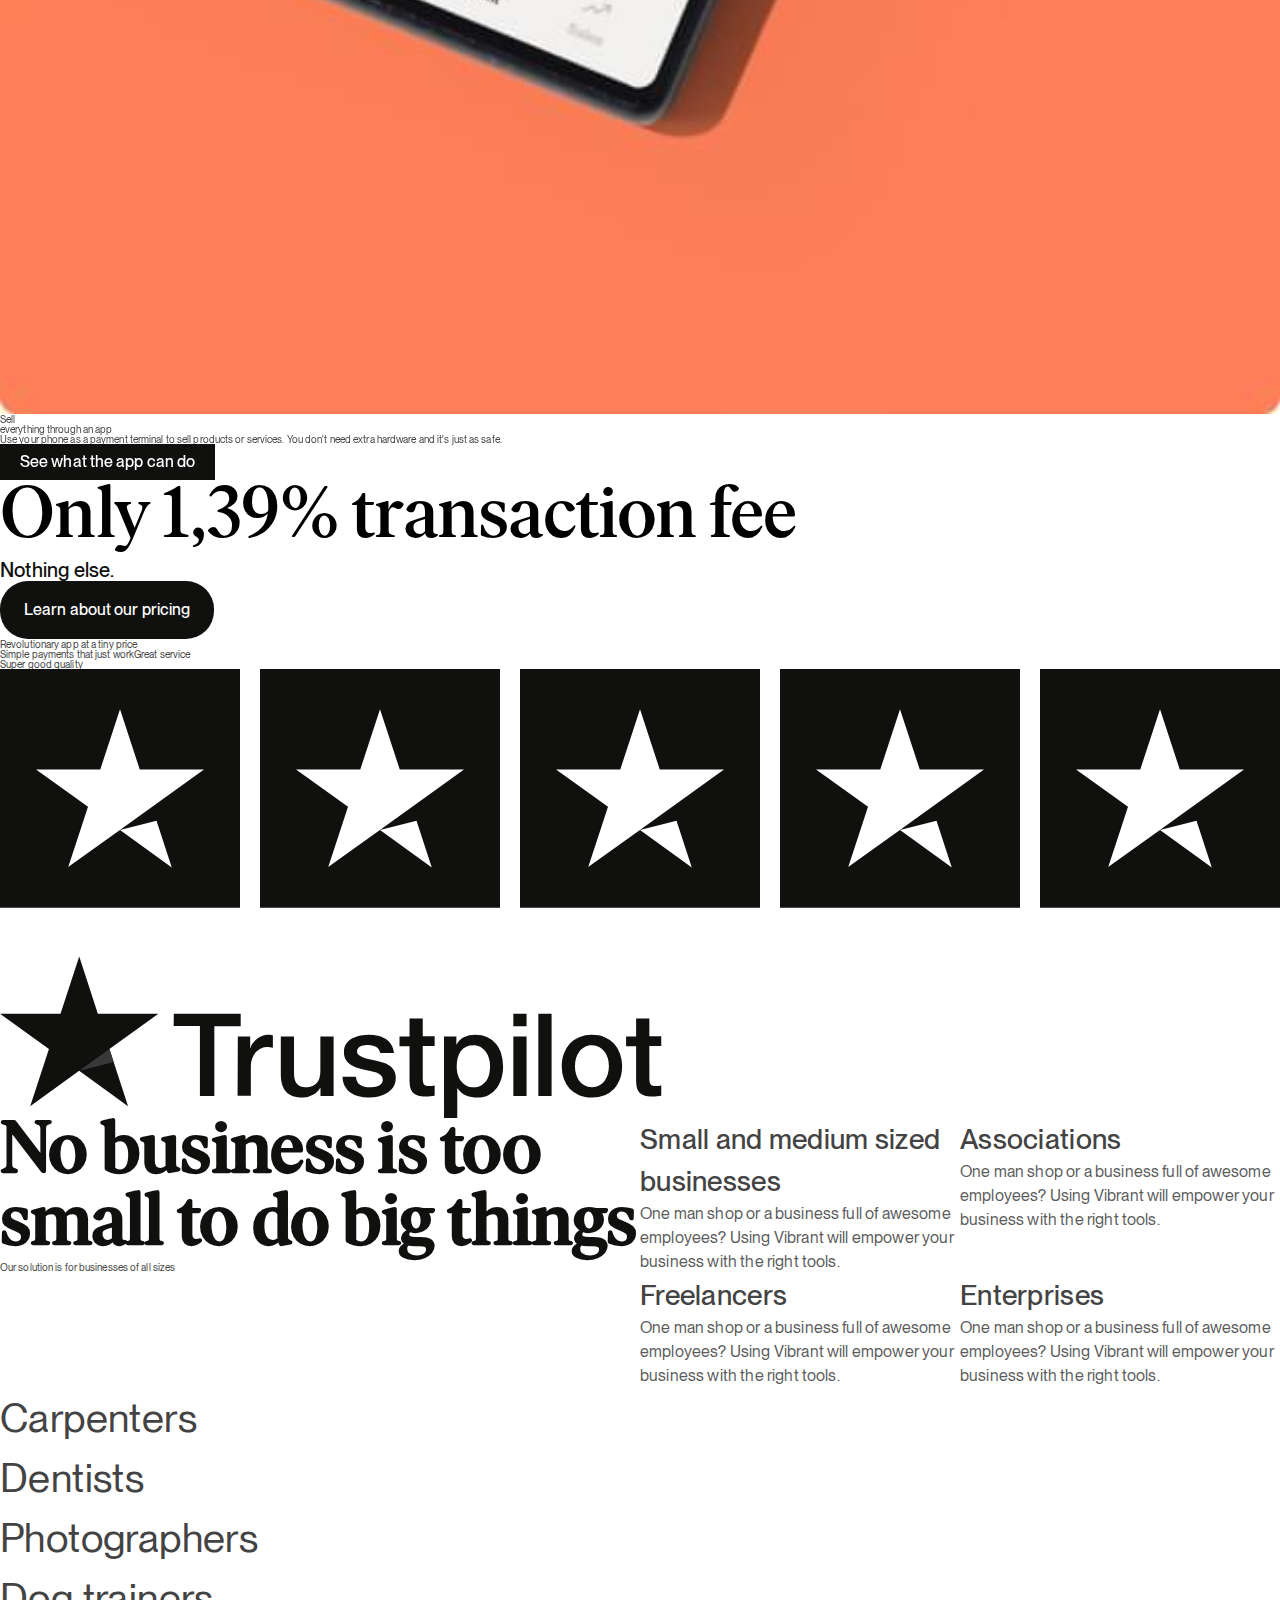
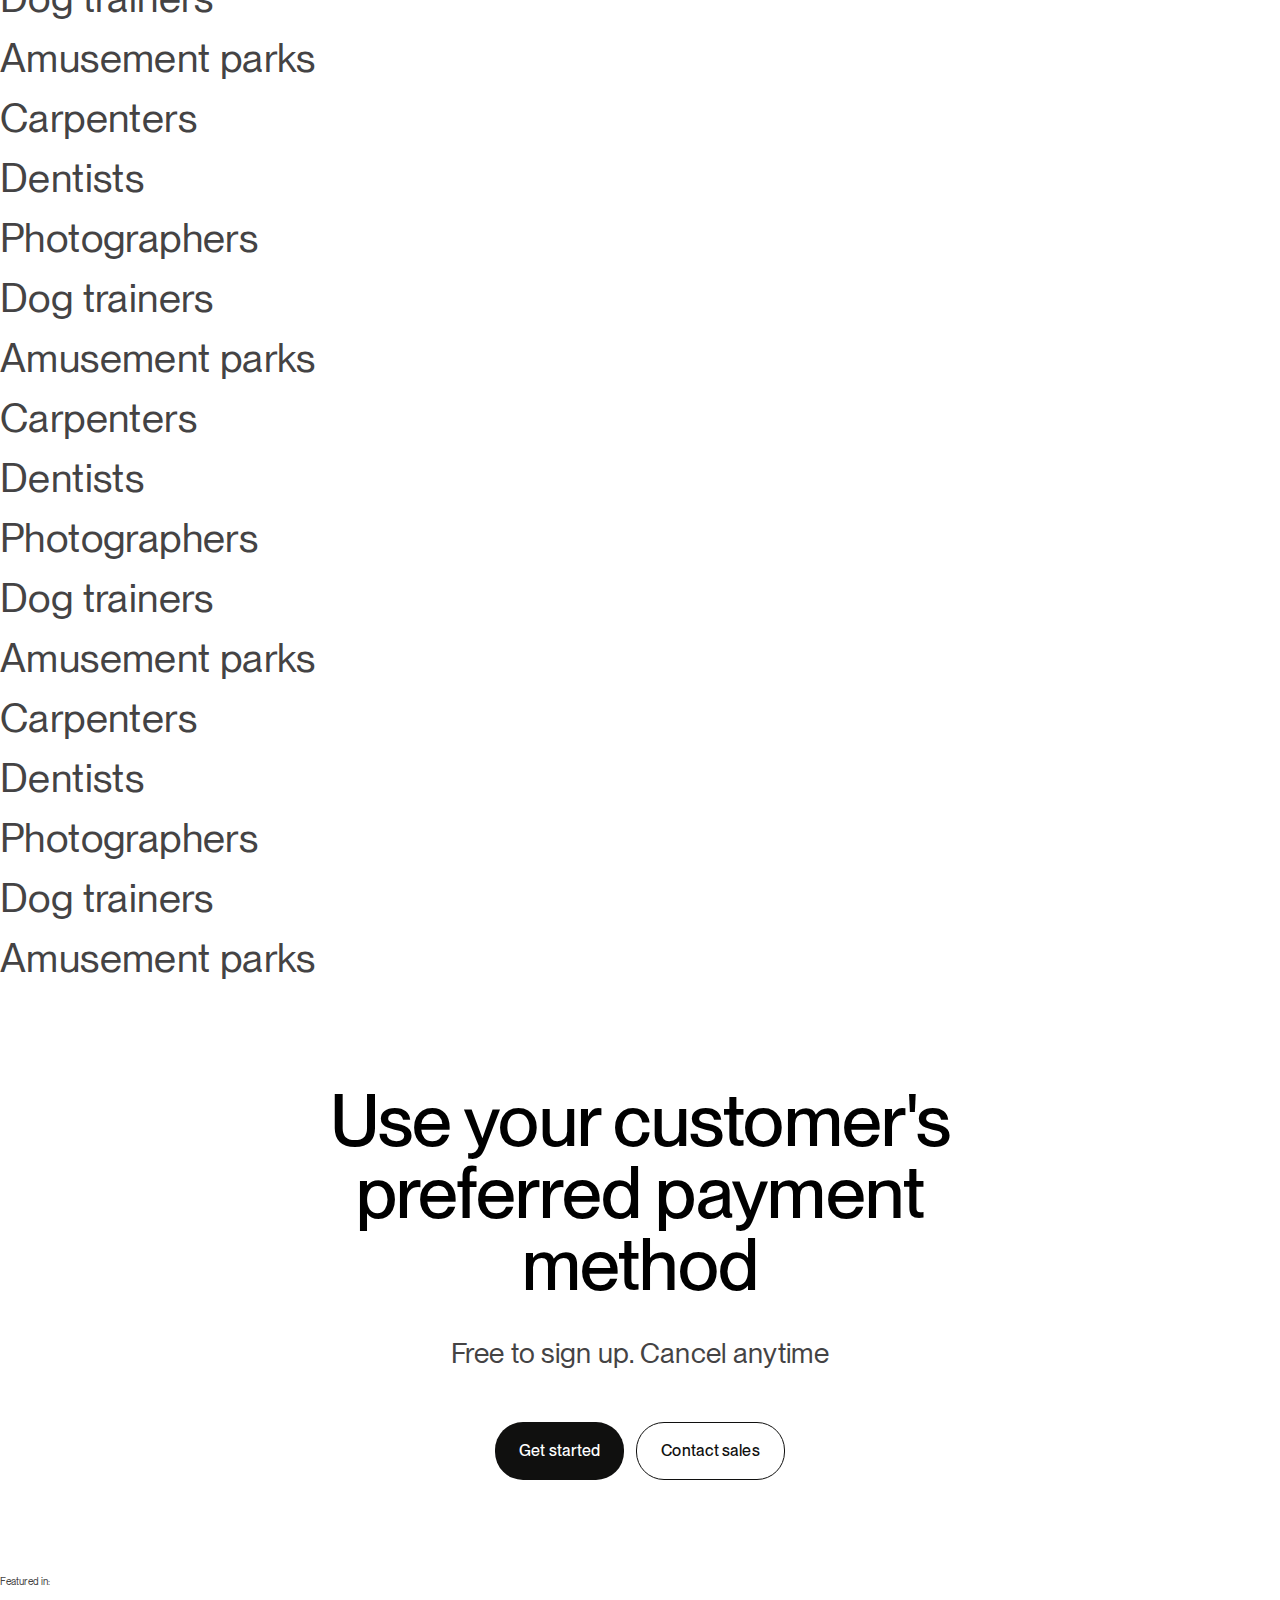
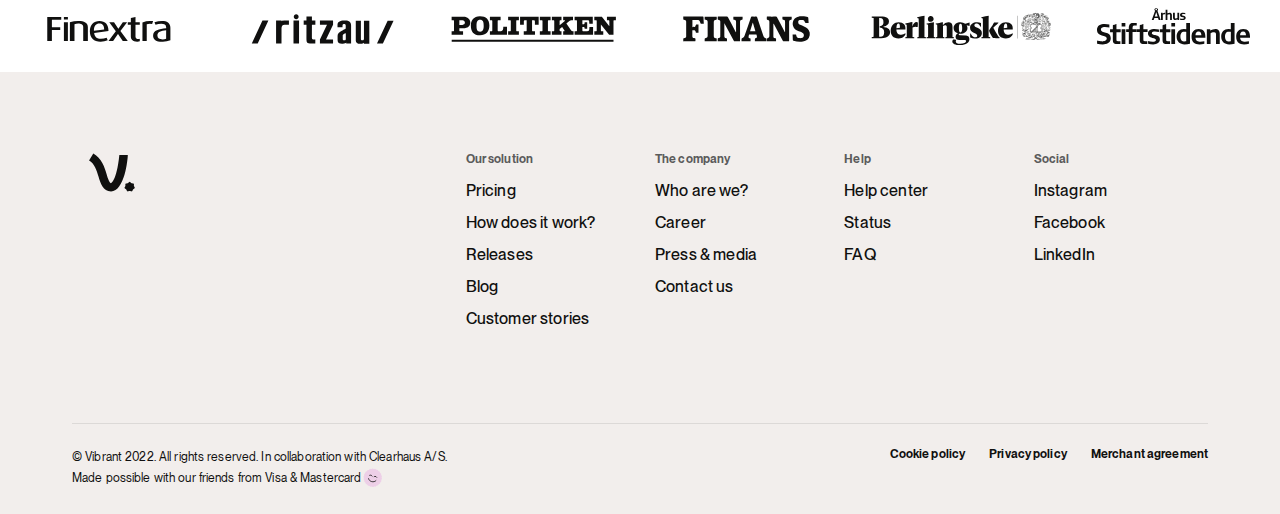
==== commit 7d9f2b87: "Update from https://github.com/vibrantly/monorepo/commit/577a97b0df3b2b22d50e5e42a7929a4c81060e17" ====
--- a/index.html
+++ b/index.html
@@ -4,48 +4,52 @@
     <meta charset="UTF-8">
     <meta http-equiv="X-UA-Compatible" content="IE=edge">
     <meta name="viewport" content="width=device-width,initial-scale=1">
-    <title>Pricing page</title>
-    <link rel="stylesheet" href="https://unpkg.com/swiper@8/swiper-bundle.min.css">
+    <meta name="description" content="website">
+    <meta name="robots" content="index, follow">
+    <meta name="copyright" content="company">
+    <meta name="keywords" content="">
+    <link rel="stylesheet" href="https://unpkg.com/swiper/swiper-bundle.min.css">
     <script src="https://unpkg.com/swiper@8/swiper-bundle.min.js"></script>
+    <title>Home page</title>
   <script defer="defer" src="index.js"></script><link href="index.css" rel="stylesheet"></head>
 
   <body>
-    <header class="header header--pink">
+    <header class="header">
       <div class="container">
         <div class="row">
           <div class="col col--no-gutter header__container">
             <div class="header__logo">
-              <a href="#" class="header__logo-img header__logo-img--pink">
+              <a href="#" class="header__logo-img">
                 <img src="./assets/images/icon-logo.svg" alt="logo vibrant" width="100" height="24">
               </a>
             </div>
             <nav class="header-nav" id="header-nav">
               <ul class="menu">
                 <li class="menu-item">
-                  <a href="#" class="menu-item__link menu-item__link--pink">Product</a>
-                </li>
-                <li class="menu-item">
-                  <a href="#" class="menu-item__link menu-item__link--pink">Success stories</a>
-                </li>
-                <li class="menu-item">
-                  <a href="#" class="menu-item__link menu-item__link--pink">Pricing</a>
-                </li>
-                <li class="menu-item">
-                  <a href="#" class="menu-item__link menu-item__link--pink">Help</a>
+                  <a href="#" class="menu-item__link">Product</a>
+                </li>
+                <li class="menu-item">
+                  <a href="#" class="menu-item__link">Success stories</a>
+                </li>
+                <li class="menu-item">
+                  <a href="#" class="menu-item__link">Pricing</a>
+                </li>
+                <li class="menu-item">
+                  <a href="#" class="menu-item__link">Help</a>
                 </li>
               </ul>
             </nav>
             <div class="header__controls">
               <div class="menu-item--lang">
                 <div class="language-select" id="languageSelect">
-                  <a href="#" class="option option--pink">
+                  <a href="#" class="option">
                     <img src="./assets/images/icon-da.svg" alt="flag da" width="24" height="16">
                   </a>
-                  <div class="options-container options-container--pink" id="optionsContainer">
-                    <a href="#" class="option option--pink">
+                  <div class="options-container" id="optionsContainer">
+                    <a href="#" class="option">
                       <img src="./assets/images/icon-es.svg" alt="flag es" width="24" height="16">
                     </a>
-                    <a href="#" class="option option--pink">
+                    <a href="#" class="option">
                       <img src="./assets/images/icon-en.svg" alt="flag en" width="24" height="16">
                     </a>
                   </div>
@@ -62,21 +66,21 @@
           <div class="col col--no-gutter header__container--tablet">
             <div class="header__container--tablet-wrap">
               <div class="header__logo">
-                <a href="#" class="header__logo-img header__logo-img--pink">
+                <a href="#" class="header__logo-img">
                   <img src="./assets/images/icon-logo.svg" alt="logo vibrant" width="100" height="24">
                 </a>
               </div>
               <div class="header__controls">
                 <div class="menu-item--lang">
                   <div class="language-select" id="languageSelectTablet">
-                    <a href="#" class="option option--pink">
+                    <a href="#" class="option">
                       <img src="./assets/images/icon-da.svg" alt="flag da" width="24" height="16">
                     </a>
-                    <div class="options-container options-container--pink" id="optionsContainerTablet">
-                      <a href="#" class="option option--pink">
+                    <div class="options-container" id="optionsContainerTablet">
+                      <a href="#" class="option">
                         <img src="./assets/images/icon-es.svg" alt="flag es" width="24" height="16">
                       </a>
-                      <a href="#" class="option option--pink">
+                      <a href="#" class="option">
                         <img src="./assets/images/icon-en.svg" alt="flag en" width="24" height="16">
                       </a>
                     </div>
@@ -90,7 +94,7 @@
                 </button>
               </div>
               <div class="header-nav-icon" id="navIconTablet">
-                <div class="header-nav-icon__button header-nav-icon__button--pink">
+                <div class="header-nav-icon__button">
                   <span class="header-nav-icon__line"></span>
                   <span class="header-nav-icon__line"></span>
                   <span class="header-nav-icon__line"></span>
@@ -100,16 +104,16 @@
             <nav class="header-nav" id="header-nav-tablet">
               <ul class="menu">
                 <li class="menu-item">
-                  <a href="#" class="menu-item__link menu-item__link--pink">Product</a>
-                </li>
-                <li class="menu-item">
-                  <a href="#" class="menu-item__link menu-item__link--pink">Success stories</a>
-                </li>
-                <li class="menu-item">
-                  <a href="#" class="menu-item__link menu-item__link--pink">Pricing</a>
-                </li>
-                <li class="menu-item">
-                  <a href="#" class="menu-item__link menu-item__link--pink">Help</a>
+                  <a href="#" class="menu-item__link">Product</a>
+                </li>
+                <li class="menu-item">
+                  <a href="#" class="menu-item__link">Success stories</a>
+                </li>
+                <li class="menu-item">
+                  <a href="#" class="menu-item__link">Pricing</a>
+                </li>
+                <li class="menu-item">
+                  <a href="#" class="menu-item__link">Help</a>
                 </li>
               </ul>
             </nav>
@@ -117,25 +121,25 @@
           <div class="col col--no-gutter header__container--mobile">
             <div class="header__container--mobile-wrap">
               <div class="header__logo" id="headerLogoMobile">
-                <a href="#" class="header__logo-img header__logo-img--pink">
+                <a href="#" class="header__logo-img">
                   <img src="./assets/images/icon-logo.svg" alt="logo vibrant" width="100" height="24">
                 </a>
                 <div class="language-select" id="languageSelectMobile">
-                  <a href="#" class="option option--pink">
+                  <a href="#" class="option">
                     <img src="./assets/images/icon-da.svg" alt="flag da" width="24" height="16">
                   </a>
-                  <div class="options-container options-container--pink" id="optionsContainerMobile">
-                    <a href="#" class="option option--pink">
+                  <div class="options-container" id="optionsContainerMobile">
+                    <a href="#" class="option">
                       <img src="./assets/images/icon-es.svg" alt="flag es" width="24" height="16">
                     </a>
-                    <a href="#" class="option option--pink">
+                    <a href="#" class="option">
                       <img src="./assets/images/icon-en.svg" alt="flag en" width="24" height="16">
                     </a>
                   </div>
                 </div>
               </div>
               <div class="header-nav-icon" id="navIconMobile">
-                <div class="header-nav-icon__button header-nav-icon__button--pink">
+                <div class="header-nav-icon__button">
                   <span class="header-nav-icon__line"></span>
                   <span class="header-nav-icon__line"></span>
                   <span class="header-nav-icon__line"></span>
@@ -145,16 +149,16 @@
             <nav class="header-nav" id="header-nav--mobile">
               <ul class="menu">
                 <li class="menu-item">
-                  <a href="#" class="menu-item__link menu-item__link--pink">Product</a>
-                </li>
-                <li class="menu-item">
-                  <a href="#" class="menu-item__link menu-item__link--pink">Success stories</a>
-                </li>
-                <li class="menu-item">
-                  <a href="#" class="menu-item__link menu-item__link--pink">Pricing</a>
-                </li>
-                <li class="menu-item">
-                  <a href="#" class="menu-item__link menu-item__link--pink">Help</a>
+                  <a href="#" class="menu-item__link">Product</a>
+                </li>
+                <li class="menu-item">
+                  <a href="#" class="menu-item__link">Success stories</a>
+                </li>
+                <li class="menu-item">
+                  <a href="#" class="menu-item__link">Pricing</a>
+                </li>
+                <li class="menu-item">
+                  <a href="#" class="menu-item__link">Help</a>
                 </li>
               </ul>
               <div class="header__controls">
@@ -171,327 +175,371 @@
       </div>
     </header>
     <main class="main">
-      <section class="heading-section--centered">
+      <section class="heading-section">
         <div class="container">
           <div class="row">
-            <div class="heading-section--centered__col">
-              <h1 class="title title--h1">
-                Understanding our pricing is a piece of cake
-              </h1>
-              <p class="heading-section--centered-subtitle">
-                As long as you are a business, you can take Vibrant.
-              </p>
-            </div>
-          </div>
-        </div>
-      </section>
-      <section class="pricing-tiers-section">
+            <div class="heading-section__col--home col-6 col-md-12 col--no-gutter">
+              <div class="heading-section__container--home">
+                <h1 class="title title--h1">
+                  Smarter <mark>payments</mark> for everyone
+                  <span class="icon"></span>
+                </h1>
+                <p class="heading-section__text--home">
+                  Transform your phone into a payment terminal and let us take
+                  care of the transactions while you focus on your business
+                </p>
+                <div class="heading-section__controls--home">
+                  <button class="btn btn--primary">
+                    Start taking payments
+                  </button>
+                  <button class="btn btn--outlined">Contact sales</button>
+                </div>
+              </div>
+            </div>
+            <div class="heading-section__col--home col-6 col-sm-12 col--no-gutter">
+              <div class="heading-section__img--home">
+                <img src="./assets/images/phone-to-card.jpg" srcset="./assets/images/phone-to-card.jpg, ./assets/images/phone-to-card@2x.jpg 2x" alt="phone to card">
+              </div>
+              <div class="heading-section__img--decoration">
+                <img src="./assets/images/icon-circle-pink.svg" alt="pink circle">
+              </div>
+            </div>
+          </div>
+        </div>
+      </section>
+      <section class="home-articles-section">
         <div class="container">
           <div class="row">
-            <div class="pricing-tiers-section__container">
-              <div class="pricing-tiers-section__col pricing-tiers-section__col--standard">
-                <span class="pricing-tiers-section__col-badge">Just for you</span>
-                <div class="pricing-tiers-section__col-title">
-                  <p>Standard</p>
-                  <p class="pricing-tiers-section__col-subtitle">
-                    For smaller businesses and shops
+            <div class="home-articles-section__container">
+              <a href="#" class="home-articles-section__col">
+                <div class="home-articles-section__col-img home-articles-section__col-img--first"></div>
+                <div class="d-flex flex-column">
+                  <p class="article article--xxl">Your new pocket terminal</p>
+                  <p class="home-articles-section__col-desc">
+                    There is no need for long wires or heavy terminals. Just the
+                    app
                   </p>
                 </div>
-                <div class="pricing-tiers-section__col-info pricing-tiers-section__col-info--standard">
-                  <div class="title title--h2">1.39%</div>
-                  <div class="d-flex flex-column">
-                    <p class="pricing-tiers-section__col-text">
-                      Pr. transaction
-                    </p>
-                    <p class="pricing-tiers-section__col-text--bold">
-                      Nothing else.
-                    </p>
-                  </div>
-                </div>
-                <div class="pricing-tiers-section__col-benefits">
-                  <p class="pricing-tiers-section__col-text--bold">
-                    What you get:
+              </a>
+              <a href="#" class="home-articles-section__col">
+                <div class="home-articles-section__col-img home-articles-section__col-img--second"></div>
+                <div class="d-flex flex-column">
+                  <p class="article article--xxl">No strings attached</p>
+                  <p class="home-articles-section__col-desc">
+                    There is no need for long wires or heavy terminals. Just the
+                    app
                   </p>
-                  <ul class="pricing-tiers-section__list">
-                    <li class="pricing-tiers-section__list-item">
-                      Same fees on all cards
-                    </li>
-                    <li class="pricing-tiers-section__list-item">
-                      Cancel anytime - just stop using it
-                    </li>
-                    <li class="pricing-tiers-section__list-item">
-                      No minimum amount
-                    </li>
-                    <li class="pricing-tiers-section__list-item">
-                      No additional costs for foreign transactions
-                    </li>
-                    <li class="pricing-tiers-section__list-item">
-                      Email and chat support 5 days / week
-                    </li>
-                  </ul>
-                  <button class="pricing-tiers-section__btn pricing-tiers-section__btn--standard">
-                    Get started
-                  </button>
-                </div>
-              </div>
-              <div class="pricing-tiers-section__col pricing-tiers-section__col--enterprise">
-                <div class="pricing-tiers-section__col-title">
-                  <p>Enterprise</p>
-                  <p class="pricing-tiers-section__col-subtitle">
-                    For bigger companies with multiple terminals
+                </div>
+              </a>
+              <a href="#" class="home-articles-section__col">
+                <div class="home-articles-section__col-img home-articles-section__col-img--third"></div>
+                <div class="d-flex flex-column">
+                  <p class="article article--xxl">Happy customers</p>
+                  <p class="home-articles-section__col-desc">
+                    Make sure you accept your customer's preferred payment
+                    method.
                   </p>
                 </div>
-                <div class="pricing-tiers-section__col-info pricing-tiers-section__col-info--enterprise">
-                  <div class="title title--h2">Contact us</div>
-                  <p class="pricing-tiers-section__col-text">
-                    We'll find a solution that fits your business
-                  </p>
-                </div>
-                <div class="pricing-tiers-section__col-benefits">
-                  <p class="pricing-tiers-section__col-text--bold">
-                    What you get:
-                  </p>
-                  <ul class="pricing-tiers-section__list">
-                    <li class="pricing-tiers-section__list-item">
-                      Lower transaction fees on specific card types
-                    </li>
-                    <li class="pricing-tiers-section__list-item">
-                      Cancel anytime - just stop using it
-                    </li>
-                    <li class="pricing-tiers-section__list-item">
-                      No minimum amount
-                    </li>
-                    <li class="pricing-tiers-section__list-item">
-                      No additional costs for foreign transactions
-                    </li>
-                    <li class="pricing-tiers-section__list-item">
-                      Phone support from 9 am to 9 pm on weekdays
-                    </li>
-                  </ul>
-                  <button class="pricing-tiers-section__btn pricing-tiers-section__btn--enterprise">
-                    Contact sales for more info
-                  </button>
-                </div>
-              </div>
-            </div>
-            <div class="pricing-tiers-section__payments">
-              <p class="pricing-tiers-section__payments-title">
-                We take almost any payment type
-              </p>
-              <div class="pricing-tiers-section__payments-images">
-                <div class="d-flex align-items-center">
-                  <div class="pricing-tiers-section__payments-images--visa"></div>
-                  <div class="pricing-tiers-section__payments-images--g-pay"></div>
-                </div>
-                <div class="d-flex align-items-center">
-                  <div class="pricing-tiers-section__payments-images--mastercard"></div>
-                  <div class="pricing-tiers-section__payments-images--apple-pay"></div>
-                </div>
-              </div>
-            </div>
-            <div class="pricing-tiers-section__additional">
-              <div class="pricing-tiers-section__additional-col">
-                <div class="d-flex flex-column">
-                  <div class="pricing-tiers-section__additional-img pricing-tiers-section__additional-img--exit"></div>
-                  <h4 class="title title--h4">Cancel or pause anytime</h4>
-                  <p class="pricing-tiers-section__additional-desc">
-                    Seasonal work? Need a holiday? Don't worry, there are no
-                    commitments, but to do what's best for your business
-                  </p>
-                </div>
-              </div>
-              <div class="pricing-tiers-section__additional-col">
-                <div class="d-flex flex-column">
-                  <div class="pricing-tiers-section__additional-img pricing-tiers-section__additional-img--happy"></div>
-                  <h4 class="title title--h4">No hidden fees</h4>
-                  <p class="pricing-tiers-section__additional-desc">
-                    1,39% is the only number that matters. Pay only that for
-                    each transaction and don't worry about negative surprises,
-                    because there are none.
-                  </p>
-                </div>
-              </div>
-              <div class="pricing-tiers-section__additional-col">
-                <div class="d-flex flex-column">
-                  <div class="pricing-tiers-section__additional-img pricing-tiers-section__additional-img--support"></div>
-                  <h4 class="title title--h4">Helpful support</h4>
-                  <p class="pricing-tiers-section__additional-desc">
-                    Got questions? Feedback? Up for a chat? Our team always gets
-                    excited to get a call from you and is ready to find the best
-                    solution possible.
-                  </p>
-                </div>
-              </div>
-            </div>
-          </div>
-        </div>
-      </section>
-      <section class="recognition-section">
+              </a>
+            </div>
+          </div>
+        </div>
+      </section>
+      <section class="title-section">
         <div class="container">
           <div class="row">
-            <div class="recognition-section__box">
-              <h2 class="recognition-section__title">You asked, we answered</h2>
-              <div class="recognition-section__accordion">
-                <input class="recognition-section__accordion-trigger" id="recognition-section__accordion" type="checkbox">
-                <label class="recognition-section__accordion-title" for="recognition-section__accordion">Can Kan jeg bruge min iPhone?</label>
-                <div class="recognition-section__accordion-content-wrapper">
-                  <div class="recognition-section__accordion-content">
-                    <p class="article article--sm">
-                      Lorem ipsum dolor sit amet, consectetur adipiscing elit,
-                      sed do eiusmod tempor incididunt ut labore
-                    </p>
-                  </div>
-                </div>
-              </div>
-              <div class="recognition-section__accordion">
-                <input class="recognition-section__accordion-trigger" id="recognition-section__accordion-2" type="checkbox">
-                <label class="recognition-section__accordion-title" for="recognition-section__accordion-2">Hvornår får jeg mine penge?</label>
-                <div class="recognition-section__accordion-content-wrapper">
-                  <div class="recognition-section__accordion-content">
-                    <p class="article article--sm">
-                      Lorem ipsum dolor sit amet, consectetur adipiscing elit,
-                      sed do eiusmod tempor incididunt ut labore et dolore magna
-                      aliqua. Ut enim ad minim veniam, quis nostrud exercitation
-                      ullamco laboris nisi ut aliquip ex ea commodo
-                    </p>
-                  </div>
-                </div>
-              </div>
-              <div class="recognition-section__accordion">
-                <input class="recognition-section__accordion-trigger" id="recognition-section__accordion-3" type="checkbox">
-                <label class="recognition-section__accordion-title" for="recognition-section__accordion-3">Hvor sidder min NFC chip?</label>
-                <div class="recognition-section__accordion-content-wrapper">
-                  <div class="recognition-section__accordion-content">
-                    <p class="article article--sm">
-                      Lorem ipsum dolor sit amet, consectetur adipiscing elit,
-                      sed do eiusmod tempor incididunt ut labore et dolore magna
-                      aliqua.
-                    </p>
-                  </div>
-                </div>
-              </div>
-              <div class="recognition-section__accordion">
-                <input class="recognition-section__accordion-trigger" id="recognition-section__accordion-4" type="checkbox">
-                <label class="recognition-section__accordion-title" for="recognition-section__accordion-4">Hvem lavede denne FAQ?</label>
-                <div class="recognition-section__accordion-content-wrapper">
-                  <div class="recognition-section__accordion-content">
-                    <p class="article article--sm">
-                      Lorem ipsum dolor sit amet, consectetur adipiscing elit,
-                      sed do eiusmod tempor incididunt ut labore et dolore magna
-                      aliqua. Ut enim ad minim veniam, quis nostrud exercitation
-                      ullamco laboris nisi ut aliquip ex ea commodo
-                    </p>
-                  </div>
-                </div>
-              </div>
-            </div>
-          </div>
-        </div>
-      </section>
-      <section class="customer-stories-section">
+            <h1 class="title-section__text">
+              Taking payments is <mark>easier</mark> than you might think
+            </h1>
+          </div>
+        </div>
+      </section>
+      <section class="home-accordion-section">
         <div class="container">
           <div class="row">
-            <div class="customer-stories-section__container">
-              <div class="customer-stories-section__col">
-                <p class="article article--xxl">Helping businesses do better</p>
-                <div class="customer-stories-section__col-rate"></div>
-              </div>
-              <div class="customer-stories-section__col">
-                <p class="article article--xxl">
-                  Revolutionary app at a tiny price
-                </p>
-                <p class="customer-stories-section__col-text">
-                  Revolutionary app, it replaces the card reader terminal and
-                  works perfectly. Transactions are fast. Easy setup and
-                  excellent customer service. Well done Vibrant!
-                </p>
-                <div class="customer-stories-section__col-author">
-                  <div class="customer-stories-section__col-author-img customer-stories-section__col-author-img--excited"></div>
-                  <p class="customer-stories-section__col-author-text">
-                    Alessandro Parsifal Carnevale
+            <div class="home-accordion-section__container">
+              <div class="d-flex flex-column">
+                <div class="accordion-item-content__img"></div>
+              </div>
+              <div class="d-flex flex-column">
+                <div class="home-section__accordion accordion" data-image="assets/images/vibrant-orange.jpg">
+                  <p class="home-section__accordion-title article article--xxl">
+                    Sell
                   </p>
-                </div>
-              </div>
-              <div class="customer-stories-section__col">
-                <p class="article article--xxl">
-                  Jeg er meget glad for Vibrant
-                </p>
-                <p class="customer-stories-section__col-text">
-                  Jeg er meget glad for Vibrant, har haft den i et stykke tid,
-                  nem og god løsning og en rigtig god service, de er meget
-                  hjælpsomme
-                </p>
-                <div class="customer-stories-section__col-author">
-                  <div class="customer-stories-section__col-author-img customer-stories-section__col-author-img--happy"></div>
-                  <p class="customer-stories-section__col-author-text">
-                    Helle Wiuff Lange
+                  <div class="accordion-body">
+                    <p class="accordion-item-content__subtitle">
+                      everything through an app
+                    </p>
+                    <p class="accordion-item-content__text">
+                      Use your phone as a payment terminal to sell products or
+                      services. You don't need extra hardware and it's just as
+                      safe.
+                    </p>
+                    <button class="accordion-item-content__btn">
+                      See what the app can do <span class="icon"></span>
+                    </button>
+                  </div>
+                </div>
+                <div class="home-section__accordion accordion" data-image="assets/images/vibrant-orange-2.jpg">
+                  <p class="article article--xxl home-section__accordion-title">
+                    Understand
                   </p>
-                </div>
-              </div>
-            </div>
-            <div class="swiper mySwiper">
+                  <div class="accordion-body">
+                    <p class="accordion-item-content__subtitle">
+                      everything through an app
+                    </p>
+                    <p class="accordion-item-content__text">
+                      Use your phone as a payment terminal to sell products or
+                      services. You don't need extra hardware and it's just as
+                      safe.
+                    </p>
+                    <button class="accordion-item-content__btn">
+                      See what the app can do <span class="icon"></span>
+                    </button>
+                  </div>
+                </div>
+                <div class="home-section__accordion accordion" data-image="assets/images/vibrant-orange-3.jpg">
+                  <p class="article article--xxl home-section__accordion-title">
+                    Help
+                  </p>
+                  <div class="accordion-body">
+                    <p class="accordion-item-content__subtitle">
+                      everything through an app
+                    </p>
+                    <p class="accordion-item-content__text">
+                      Use your phone as a payment terminal to sell products or
+                      services. You don't need extra hardware and it's just as
+                      safe.
+                    </p>
+                    <button class="accordion-item-content__btn">
+                      See what the app can do <span class="icon"></span>
+                    </button>
+                  </div>
+                </div>
+              </div>
+            </div>
+            <div class="swiper swiper-carousel" id="swiperCarousel">
               <div class="swiper-wrapper">
                 <div class="swiper-slide">
-                  <div class="customer-stories-section__col">
-                    <p class="article article--xxl">
-                      Revolutionary app at a tiny price
-                    </p>
-                    <p class="customer-stories-section__col-text">
-                      Revolutionary app, it replaces the card reader terminal
-                      and works perfectly. Transactions are fast. Easy setup and
-                      excellent customer service. Well done Vibrant!
-                    </p>
-                    <div class="customer-stories-section__col-author">
-                      <div class="customer-stories-section__col-author-img customer-stories-section__col-author-img--excited"></div>
-                      <p class="customer-stories-section__col-author-text">
-                        Alessandro Parsifal Carnevale
+                  <div class="swiper-carousel__col">
+                    <div class="swiper-carousel__col-img">
+                      <img src="./assets/images/vibrant-orange.jpg" alt="vibrant orange">
+                    </div>
+                    <div class="swiper-carousel__col-content">
+                      <p class="swiper-carousel__col-title">Sell</p>
+                      <p class="swiper-carousel__col-subtitle">
+                        everything through an app
                       </p>
+                      <p class="swiper-carousel__col-desc">
+                        Use your phone as a payment terminal to sell products or
+                        services. You don't need extra hardware and it's just as
+                        safe.
+                      </p>
+                      <button class="swiper-carousel__col-btn">
+                        See what the app can do <span class="icon"></span>
+                      </button>
                     </div>
                   </div>
                 </div>
                 <div class="swiper-slide">
-                  <div class="customer-stories-section__col">
-                    <p class="article article--xxl">
-                      Jeg er meget glad for Vibrant
-                    </p>
-                    <p class="customer-stories-section__col-text">
-                      Jeg er meget glad for Vibrant, har haft den i et stykke
-                      tid, nem og god løsning og en rigtig god service, de er
-                      meget hjælpsomme
-                    </p>
-                    <div class="customer-stories-section__col-author">
-                      <div class="customer-stories-section__col-author-img customer-stories-section__col-author-img--happy"></div>
-                      <p class="customer-stories-section__col-author-text">
-                        Helle Wiuff Lange
+                  <div class="swiper-carousel__col">
+                    <div class="swiper-carousel__col-img">
+                      <img src="./assets/images/vibrant-orange-2.jpg" alt="vibrant orange">
+                    </div>
+                    <div class="swiper-carousel__col-content">
+                      <p class="swiper-carousel__col-title">Understand</p>
+                      <p class="swiper-carousel__col-subtitle">
+                        everything through an app
                       </p>
+                      <p class="swiper-carousel__col-desc">
+                        Use your phone as a payment terminal to sell products or
+                        services. You don't need extra hardware and it's just as
+                        safe.
+                      </p>
+                      <button class="swiper-carousel__col-btn">
+                        See what the app can do <span class="icon"></span>
+                      </button>
                     </div>
                   </div>
                 </div>
-              </div>
-            </div>
-            <div class="customer-stories-section__col--mobile">
-              <p class="article article--xxl">Helping businesses do better</p>
-              <div class="customer-stories-section__col-rate"></div>
-            </div>
-          </div>
-        </div>
-      </section>
-      <section class="cta-section-photo cta-section-photo--black">
+                <div class="swiper-slide">
+                  <div class="swiper-slide__col">
+                    <div class="swiper-carousel__col">
+                      <div class="swiper-carousel__col-img">
+                        <img src="./assets/images/vibrant-orange-3.jpg" alt="vibrant orange">
+                      </div>
+                      <div class="swiper-carousel__col-content">
+                        <p class="swiper-carousel__col-title">Help</p>
+                        <p class="swiper-carousel__col-subtitle">
+                          everything through an app
+                        </p>
+                        <p class="swiper-carousel__col-desc">
+                          Use your phone as a payment terminal to sell products
+                          or services. You don't need extra hardware and it's
+                          just as safe.
+                        </p>
+                        <button class="swiper-carousel__col-btn">
+                          See what the app can do <span class="icon"></span>
+                        </button>
+                      </div>
+                    </div>
+                  </div>
+                </div>
+              </div>
+            </div>
+          </div>
+        </div>
+      </section>
+      <section class="benefits-section">
+        <div class="benefits-section__container">
+          <div class="benefits-section__col">
+            <h1 class="title title--h1">Only 1,39% transaction fee</h1>
+            <p class="article article--lg">Nothing else.</p>
+            <button class="btn btn--primary">Learn about our pricing</button>
+          </div>
+          <div class="benefits-section__col">
+            <div class="benefits-section__col-box">
+              <div class="benefits-section__additional">
+                Revolutionary app at a tiny price
+              </div>
+              <div class="d-flex">
+                <div class="benefits-section__additional">
+                  Simple payments that just work
+                </div>
+                <div class="benefits-section__additional">Great service</div>
+              </div>
+              <div class="benefits-section__additional">Super good quality</div>
+              <div class="benefits-section__additional-img">
+                <img src="./assets/images/trustpilot-black.svg" alt="trustpilot">
+              </div>
+            </div>
+          </div>
+        </div>
+      </section>
+      <section class="business-solution-section">
         <div class="container">
           <div class="row">
-            <div class="cta-section-photo__container">
-              <div class="cta-section-photo__info">
-                <h2 class="cta-section-photo__title cta-section-photo__title--black">
-                  Use your customer's preferred payment method
-                </h2>
-                <div class="cta-section-photo__controls">
-                  <button class="btn btn--white">Get started</button>
-                  <button class="btn btn--outlined-default">
-                    Contact sales
-                  </button>
-                </div>
-              </div>
-              <div class="cta-section-photo__image"></div>
+            <div class="col col-6 col-xl-5 col-md-12 col--no-gutter">
+              <h2 class="business-solution-section__title">
+                No business is too small to do big things
+              </h2>
+              <p class="business-solution-section__subtitle">
+                Our solution is for businesses of all sizes
+              </p>
+            </div>
+            <div class="col col-6 col-xl-7 col-md-12 col--no-gutter">
+              <div class="d-flex flex-column">
+                <div class="d-flex justify-content-between">
+                  <div class="business-solution-section__box">
+                    <div class="business-solution-section__box-img business-solution-section__box-img--houses"></div>
+                    <p class="article article--xl">
+                      Small and medium sized businesses
+                    </p>
+                    <p class="article article--sm">
+                      One man shop or a business full of awesome employees?
+                      Using Vibrant will empower your business with the right
+                      tools.
+                    </p>
+                  </div>
+                  <div class="business-solution-section__box">
+                    <div class="business-solution-section__box-img business-solution-section__box-img--associations"></div>
+                    <p class="article article--xl">Associations</p>
+                    <p class="article article--sm">
+                      One man shop or a business full of awesome employees?
+                      Using Vibrant will empower your business with the right
+                      tools.
+                    </p>
+                  </div>
+                </div>
+                <div class="d-flex justify-content-between">
+                  <div class="business-solution-section__box">
+                    <div class="business-solution-section__box-img business-solution-section__box-img--freelancers"></div>
+                    <p class="article article--xl">Freelancers</p>
+                    <p class="article article--sm">
+                      One man shop or a business full of awesome employees?
+                      Using Vibrant will empower your business with the right
+                      tools.
+                    </p>
+                  </div>
+                  <div class="business-solution-section__box">
+                    <div class="business-solution-section__box-img business-solution-section__box-img--enterprises"></div>
+                    <p class="article article--xl">Enterprises</p>
+                    <p class="article article--sm">
+                      One man shop or a business full of awesome employees?
+                      Using Vibrant will empower your business with the right
+                      tools.
+                    </p>
+                  </div>
+                </div>
+              </div>
+            </div>
+          </div>
+        </div>
+      </section>
+      <section class="customers-carousel-section">
+        <div class="container-marquee">
+          <div class="marquee" data-speed="-2">
+            <div class="inner">
+              <p class="article article--xxl">Carpenters</p>
+              <p class="article article--xxl">Dentists</p>
+              <p class="article article--xxl">Photographers</p>
+              <p class="article article--xxl">Dog trainers</p>
+              <p class="article article--xxl">Amusement parks</p>
+            </div>
+          </div>
+        </div>
+      </section>
+      <section class="cta-section-simple--white">
+        <div class="container">
+          <div class="row">
+            <div class="cta-section-simple__container">
+              <h2 class="title cta-section-simple__title">
+                Use your customer's preferred payment method
+              </h2>
+              <p class="article cta-section-simple__article">
+                Free to sign up. Cancel anytime
+              </p>
+              <div class="cta-section-simple__controls">
+                <button class="btn btn--primary">Get started</button>
+                <button class="btn btn--outlined">Contact sales</button>
+              </div>
+            </div>
+          </div>
+        </div>
+      </section>
+      <section class="featured-carousel-section">
+        <p class="featured-carousel-section__title">Featured in:</p>
+        <div class="swiper" id="carouselFeatured">
+          <div class="swiper-wrapper">
+            <div class="swiper-slide">
+              <div class="swiper-slide__img">
+                <img src="./assets/images/finextra-icon.svg" alt="finextra-icon">
+              </div>
+            </div>
+            <div class="swiper-slide">
+              <div class="swiper-slide__img">
+                <img src="./assets/images/ritzau-icon.svg" alt="ritzau-icon">
+              </div>
+            </div>
+            <div class="swiper-slide">
+              <div class="swiper-slide__img">
+                <img src="./assets/images/politiken-icon.svg" alt="politiken-icon">
+              </div>
+            </div>
+            <div class="swiper-slide">
+              <div class="swiper-slide__img">
+                <img src="./assets/images/finans-icon.svg" alt="finans-icon">
+              </div>
+            </div>
+            <div class="swiper-slide">
+              <div class="swiper-slide__img">
+                <img src="./assets/images/berlingske-icon.svg" alt="berlingske-icon">
+              </div>
+            </div>
+            <div class="swiper-slide">
+              <div class="swiper-slide__img">
+                <img src="./assets/images/stiftstidence-icon.svg" alt="stiftstidence-icon">
+              </div>
             </div>
           </div>
         </div>
@@ -571,5 +619,31 @@
         </div>
       </div>
     </footer>
+    <script>
+      const swiperSecond = new Swiper('#carouselFeatured', {
+        centeredSlides: false,
+        slidesPerView: 6,
+        spaceBetween: 0,
+        slidesPerGroup: 1,
+        breakpoints: {
+          375: {
+            slidesPerView: 2,
+          },
+          768: {
+            slidesPerView: 4,
+          },
+          1024: {
+            slidesPerView: 6,
+          },
+        },
+      })
+    </script>
+
+    <script>
+      const swiper = new Swiper('#swiperCarousel', {
+        slidesPerView: 'auto',
+        spaceBetween: 30,
+      })
+    </script>
   </body>
 </html>
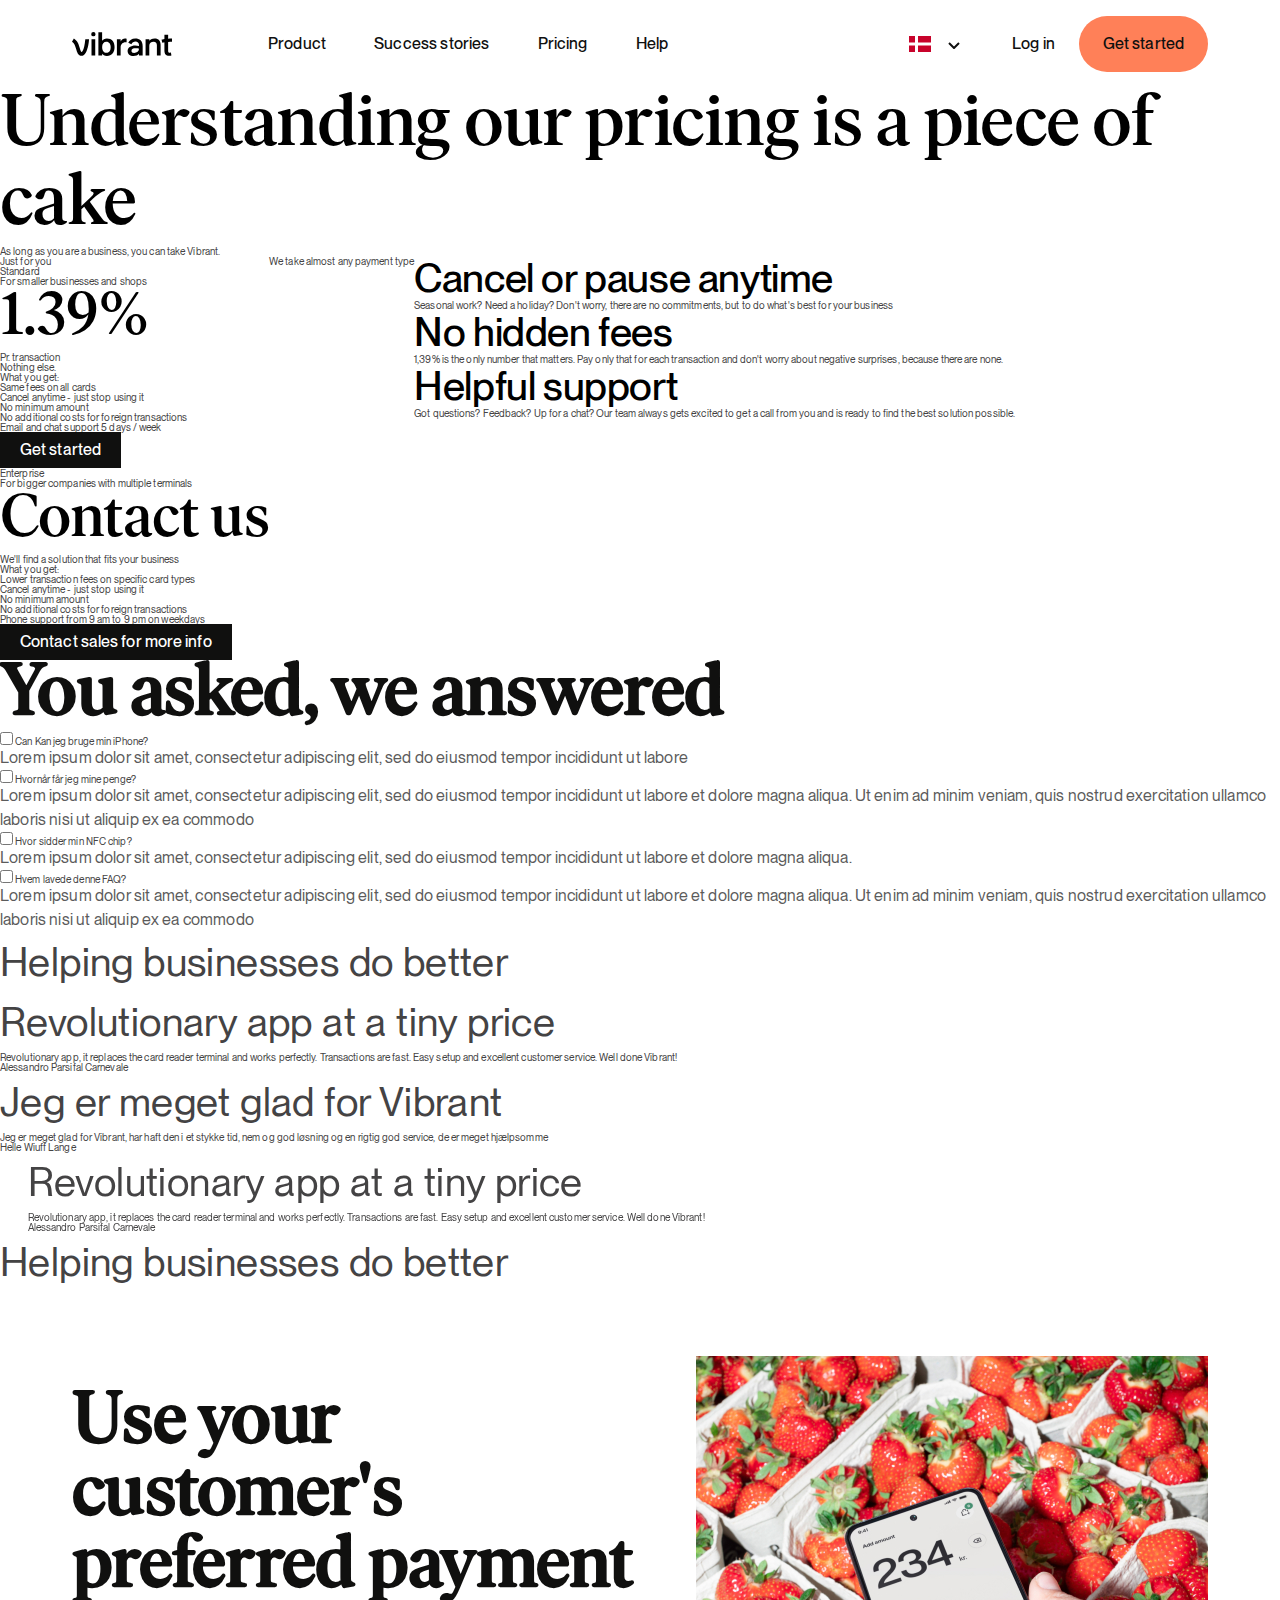
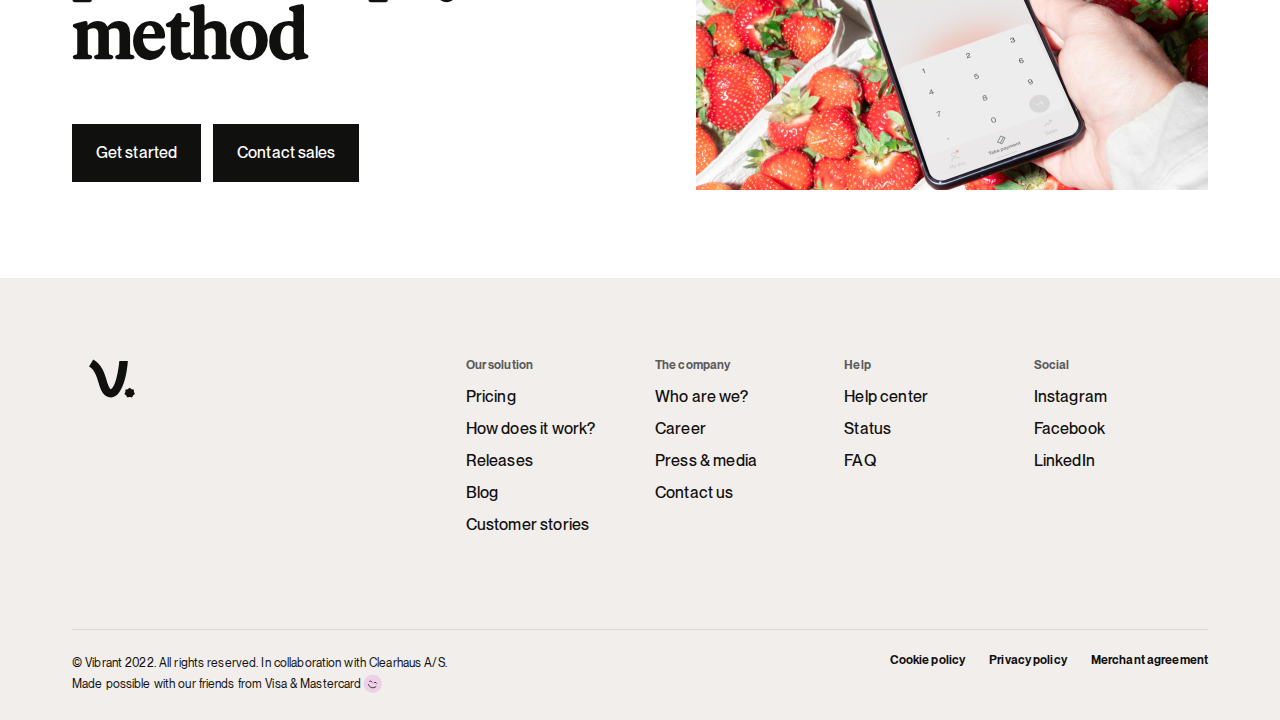
==== commit ca499b61: "Update from https://github.com/vibrantly/monorepo/commit/dfa69948e1b6d9bfea9dc1d42e9ef56325e09dfe" ====
--- a/index.html
+++ b/index.html
@@ -4,52 +4,48 @@
     <meta charset="UTF-8">
     <meta http-equiv="X-UA-Compatible" content="IE=edge">
     <meta name="viewport" content="width=device-width,initial-scale=1">
-    <meta name="description" content="website">
-    <meta name="robots" content="index, follow">
-    <meta name="copyright" content="company">
-    <meta name="keywords" content="">
-    <link rel="stylesheet" href="https://unpkg.com/swiper/swiper-bundle.min.css">
+    <title>Pricing page</title>
+    <link rel="stylesheet" href="https://unpkg.com/swiper@8/swiper-bundle.min.css">
     <script src="https://unpkg.com/swiper@8/swiper-bundle.min.js"></script>
-    <title>Home page</title>
   <script defer="defer" src="index.js"></script><link href="index.css" rel="stylesheet"></head>
 
   <body>
-    <header class="header">
+    <header class="header header--pink">
       <div class="container">
         <div class="row">
           <div class="col col--no-gutter header__container">
             <div class="header__logo">
-              <a href="#" class="header__logo-img">
+              <a href="#" class="header__logo-img header__logo-img--pink">
                 <img src="./assets/images/icon-logo.svg" alt="logo vibrant" width="100" height="24">
               </a>
             </div>
             <nav class="header-nav" id="header-nav">
               <ul class="menu">
                 <li class="menu-item">
-                  <a href="#" class="menu-item__link">Product</a>
-                </li>
-                <li class="menu-item">
-                  <a href="#" class="menu-item__link">Success stories</a>
-                </li>
-                <li class="menu-item">
-                  <a href="#" class="menu-item__link">Pricing</a>
-                </li>
-                <li class="menu-item">
-                  <a href="#" class="menu-item__link">Help</a>
+                  <a href="#" class="menu-item__link menu-item__link--pink">Product</a>
+                </li>
+                <li class="menu-item">
+                  <a href="#" class="menu-item__link menu-item__link--pink">Success stories</a>
+                </li>
+                <li class="menu-item">
+                  <a href="#" class="menu-item__link menu-item__link--pink">Pricing</a>
+                </li>
+                <li class="menu-item">
+                  <a href="#" class="menu-item__link menu-item__link--pink">Help</a>
                 </li>
               </ul>
             </nav>
             <div class="header__controls">
               <div class="menu-item--lang">
                 <div class="language-select" id="languageSelect">
-                  <a href="#" class="option">
+                  <a href="#" class="option option--pink">
                     <img src="./assets/images/icon-da.svg" alt="flag da" width="24" height="16">
                   </a>
-                  <div class="options-container" id="optionsContainer">
-                    <a href="#" class="option">
+                  <div class="options-container options-container--pink" id="optionsContainer">
+                    <a href="#" class="option option--pink">
                       <img src="./assets/images/icon-es.svg" alt="flag es" width="24" height="16">
                     </a>
-                    <a href="#" class="option">
+                    <a href="#" class="option option--pink">
                       <img src="./assets/images/icon-en.svg" alt="flag en" width="24" height="16">
                     </a>
                   </div>
@@ -66,21 +62,21 @@
           <div class="col col--no-gutter header__container--tablet">
             <div class="header__container--tablet-wrap">
               <div class="header__logo">
-                <a href="#" class="header__logo-img">
+                <a href="#" class="header__logo-img header__logo-img--pink">
                   <img src="./assets/images/icon-logo.svg" alt="logo vibrant" width="100" height="24">
                 </a>
               </div>
               <div class="header__controls">
                 <div class="menu-item--lang">
                   <div class="language-select" id="languageSelectTablet">
-                    <a href="#" class="option">
+                    <a href="#" class="option option--pink">
                       <img src="./assets/images/icon-da.svg" alt="flag da" width="24" height="16">
                     </a>
-                    <div class="options-container" id="optionsContainerTablet">
-                      <a href="#" class="option">
+                    <div class="options-container options-container--pink" id="optionsContainerTablet">
+                      <a href="#" class="option option--pink">
                         <img src="./assets/images/icon-es.svg" alt="flag es" width="24" height="16">
                       </a>
-                      <a href="#" class="option">
+                      <a href="#" class="option option--pink">
                         <img src="./assets/images/icon-en.svg" alt="flag en" width="24" height="16">
                       </a>
                     </div>
@@ -94,7 +90,7 @@
                 </button>
               </div>
               <div class="header-nav-icon" id="navIconTablet">
-                <div class="header-nav-icon__button">
+                <div class="header-nav-icon__button header-nav-icon__button--pink">
                   <span class="header-nav-icon__line"></span>
                   <span class="header-nav-icon__line"></span>
                   <span class="header-nav-icon__line"></span>
@@ -104,16 +100,16 @@
             <nav class="header-nav" id="header-nav-tablet">
               <ul class="menu">
                 <li class="menu-item">
-                  <a href="#" class="menu-item__link">Product</a>
-                </li>
-                <li class="menu-item">
-                  <a href="#" class="menu-item__link">Success stories</a>
-                </li>
-                <li class="menu-item">
-                  <a href="#" class="menu-item__link">Pricing</a>
-                </li>
-                <li class="menu-item">
-                  <a href="#" class="menu-item__link">Help</a>
+                  <a href="#" class="menu-item__link menu-item__link--pink">Product</a>
+                </li>
+                <li class="menu-item">
+                  <a href="#" class="menu-item__link menu-item__link--pink">Success stories</a>
+                </li>
+                <li class="menu-item">
+                  <a href="#" class="menu-item__link menu-item__link--pink">Pricing</a>
+                </li>
+                <li class="menu-item">
+                  <a href="#" class="menu-item__link menu-item__link--pink">Help</a>
                 </li>
               </ul>
             </nav>
@@ -121,25 +117,25 @@
           <div class="col col--no-gutter header__container--mobile">
             <div class="header__container--mobile-wrap">
               <div class="header__logo" id="headerLogoMobile">
-                <a href="#" class="header__logo-img">
+                <a href="#" class="header__logo-img header__logo-img--pink">
                   <img src="./assets/images/icon-logo.svg" alt="logo vibrant" width="100" height="24">
                 </a>
                 <div class="language-select" id="languageSelectMobile">
-                  <a href="#" class="option">
+                  <a href="#" class="option option--pink">
                     <img src="./assets/images/icon-da.svg" alt="flag da" width="24" height="16">
                   </a>
-                  <div class="options-container" id="optionsContainerMobile">
-                    <a href="#" class="option">
+                  <div class="options-container options-container--pink" id="optionsContainerMobile">
+                    <a href="#" class="option option--pink">
                       <img src="./assets/images/icon-es.svg" alt="flag es" width="24" height="16">
                     </a>
-                    <a href="#" class="option">
+                    <a href="#" class="option option--pink">
                       <img src="./assets/images/icon-en.svg" alt="flag en" width="24" height="16">
                     </a>
                   </div>
                 </div>
               </div>
               <div class="header-nav-icon" id="navIconMobile">
-                <div class="header-nav-icon__button">
+                <div class="header-nav-icon__button header-nav-icon__button--pink">
                   <span class="header-nav-icon__line"></span>
                   <span class="header-nav-icon__line"></span>
                   <span class="header-nav-icon__line"></span>
@@ -149,16 +145,16 @@
             <nav class="header-nav" id="header-nav--mobile">
               <ul class="menu">
                 <li class="menu-item">
-                  <a href="#" class="menu-item__link">Product</a>
-                </li>
-                <li class="menu-item">
-                  <a href="#" class="menu-item__link">Success stories</a>
-                </li>
-                <li class="menu-item">
-                  <a href="#" class="menu-item__link">Pricing</a>
-                </li>
-                <li class="menu-item">
-                  <a href="#" class="menu-item__link">Help</a>
+                  <a href="#" class="menu-item__link menu-item__link--pink">Product</a>
+                </li>
+                <li class="menu-item">
+                  <a href="#" class="menu-item__link menu-item__link--pink">Success stories</a>
+                </li>
+                <li class="menu-item">
+                  <a href="#" class="menu-item__link menu-item__link--pink">Pricing</a>
+                </li>
+                <li class="menu-item">
+                  <a href="#" class="menu-item__link menu-item__link--pink">Help</a>
                 </li>
               </ul>
               <div class="header__controls">
@@ -175,371 +171,327 @@
       </div>
     </header>
     <main class="main">
-      <section class="heading-section">
+      <section class="heading-section--centered">
         <div class="container">
           <div class="row">
-            <div class="heading-section__col--home col-6 col-md-12 col--no-gutter">
-              <div class="heading-section__container--home">
-                <h1 class="title title--h1">
-                  Smarter <mark>payments</mark> for everyone
-                  <span class="icon"></span>
-                </h1>
-                <p class="heading-section__text--home">
-                  Transform your phone into a payment terminal and let us take
-                  care of the transactions while you focus on your business
-                </p>
-                <div class="heading-section__controls--home">
-                  <button class="btn btn--primary">
-                    Start taking payments
-                  </button>
-                  <button class="btn btn--outlined">Contact sales</button>
-                </div>
-              </div>
-            </div>
-            <div class="heading-section__col--home col-6 col-sm-12 col--no-gutter">
-              <div class="heading-section__img--home">
-                <img src="./assets/images/phone-to-card.jpg" srcset="./assets/images/phone-to-card.jpg, ./assets/images/phone-to-card@2x.jpg 2x" alt="phone to card">
-              </div>
-              <div class="heading-section__img--decoration">
-                <img src="./assets/images/icon-circle-pink.svg" alt="pink circle">
-              </div>
+            <div class="heading-section--centered__col">
+              <h1 class="title title--h1">
+                Understanding our pricing is a piece of cake
+              </h1>
+              <p class="heading-section--centered-subtitle">
+                As long as you are a business, you can take Vibrant.
+              </p>
             </div>
           </div>
         </div>
       </section>
-      <section class="home-articles-section">
+      <section class="pricing-tiers-section">
         <div class="container">
           <div class="row">
-            <div class="home-articles-section__container">
-              <a href="#" class="home-articles-section__col">
-                <div class="home-articles-section__col-img home-articles-section__col-img--first"></div>
+            <div class="pricing-tiers-section__container">
+              <div class="pricing-tiers-section__col pricing-tiers-section__col--standard">
+                <span class="pricing-tiers-section__col-badge">Just for you</span>
+                <div class="pricing-tiers-section__col-title">
+                  <p>Standard</p>
+                  <p class="pricing-tiers-section__col-subtitle">
+                    For smaller businesses and shops
+                  </p>
+                </div>
+                <div class="pricing-tiers-section__col-info pricing-tiers-section__col-info--standard">
+                  <div class="title title--h2">1.39%</div>
+                  <div class="d-flex flex-column">
+                    <p class="pricing-tiers-section__col-text">
+                      Pr. transaction
+                    </p>
+                    <p class="pricing-tiers-section__col-text--bold">
+                      Nothing else.
+                    </p>
+                  </div>
+                </div>
+                <div class="pricing-tiers-section__col-benefits">
+                  <p class="pricing-tiers-section__col-text--bold">
+                    What you get:
+                  </p>
+                  <ul class="pricing-tiers-section__list">
+                    <li class="pricing-tiers-section__list-item">
+                      Same fees on all cards
+                    </li>
+                    <li class="pricing-tiers-section__list-item">
+                      Cancel anytime - just stop using it
+                    </li>
+                    <li class="pricing-tiers-section__list-item">
+                      No minimum amount
+                    </li>
+                    <li class="pricing-tiers-section__list-item">
+                      No additional costs for foreign transactions
+                    </li>
+                    <li class="pricing-tiers-section__list-item">
+                      Email and chat support 5 days / week
+                    </li>
+                  </ul>
+                  <button class="pricing-tiers-section__btn pricing-tiers-section__btn--standard">
+                    Get started
+                  </button>
+                </div>
+              </div>
+              <div class="pricing-tiers-section__col pricing-tiers-section__col--enterprise">
+                <div class="pricing-tiers-section__col-title">
+                  <p>Enterprise</p>
+                  <p class="pricing-tiers-section__col-subtitle">
+                    For bigger companies with multiple terminals
+                  </p>
+                </div>
+                <div class="pricing-tiers-section__col-info pricing-tiers-section__col-info--enterprise">
+                  <div class="title title--h2">Contact us</div>
+                  <p class="pricing-tiers-section__col-text">
+                    We'll find a solution that fits your business
+                  </p>
+                </div>
+                <div class="pricing-tiers-section__col-benefits">
+                  <p class="pricing-tiers-section__col-text--bold">
+                    What you get:
+                  </p>
+                  <ul class="pricing-tiers-section__list">
+                    <li class="pricing-tiers-section__list-item">
+                      Lower transaction fees on specific card types
+                    </li>
+                    <li class="pricing-tiers-section__list-item">
+                      Cancel anytime - just stop using it
+                    </li>
+                    <li class="pricing-tiers-section__list-item">
+                      No minimum amount
+                    </li>
+                    <li class="pricing-tiers-section__list-item">
+                      No additional costs for foreign transactions
+                    </li>
+                    <li class="pricing-tiers-section__list-item">
+                      Phone support from 9 am to 9 pm on weekdays
+                    </li>
+                  </ul>
+                  <button class="pricing-tiers-section__btn pricing-tiers-section__btn--enterprise">
+                    Contact sales for more info
+                  </button>
+                </div>
+              </div>
+            </div>
+            <div class="pricing-tiers-section__payments">
+              <p class="pricing-tiers-section__payments-title">
+                We take almost any payment type
+              </p>
+              <div class="pricing-tiers-section__payments-images">
+                <div class="d-flex align-items-center">
+                  <div class="pricing-tiers-section__payments-images--visa"></div>
+                  <div class="pricing-tiers-section__payments-images--g-pay"></div>
+                </div>
+                <div class="d-flex align-items-center">
+                  <div class="pricing-tiers-section__payments-images--mastercard"></div>
+                  <div class="pricing-tiers-section__payments-images--apple-pay"></div>
+                </div>
+              </div>
+            </div>
+            <div class="pricing-tiers-section__additional">
+              <div class="pricing-tiers-section__additional-col">
                 <div class="d-flex flex-column">
-                  <p class="article article--xxl">Your new pocket terminal</p>
-                  <p class="home-articles-section__col-desc">
-                    There is no need for long wires or heavy terminals. Just the
-                    app
-                  </p>
-                </div>
-              </a>
-              <a href="#" class="home-articles-section__col">
-                <div class="home-articles-section__col-img home-articles-section__col-img--second"></div>
+                  <div class="pricing-tiers-section__additional-img pricing-tiers-section__additional-img--exit"></div>
+                  <h4 class="title title--h4">Cancel or pause anytime</h4>
+                  <p class="pricing-tiers-section__additional-desc">
+                    Seasonal work? Need a holiday? Don't worry, there are no
+                    commitments, but to do what's best for your business
+                  </p>
+                </div>
+              </div>
+              <div class="pricing-tiers-section__additional-col">
                 <div class="d-flex flex-column">
-                  <p class="article article--xxl">No strings attached</p>
-                  <p class="home-articles-section__col-desc">
-                    There is no need for long wires or heavy terminals. Just the
-                    app
-                  </p>
-                </div>
-              </a>
-              <a href="#" class="home-articles-section__col">
-                <div class="home-articles-section__col-img home-articles-section__col-img--third"></div>
+                  <div class="pricing-tiers-section__additional-img pricing-tiers-section__additional-img--happy"></div>
+                  <h4 class="title title--h4">No hidden fees</h4>
+                  <p class="pricing-tiers-section__additional-desc">
+                    1,39% is the only number that matters. Pay only that for
+                    each transaction and don't worry about negative surprises,
+                    because there are none.
+                  </p>
+                </div>
+              </div>
+              <div class="pricing-tiers-section__additional-col">
                 <div class="d-flex flex-column">
-                  <p class="article article--xxl">Happy customers</p>
-                  <p class="home-articles-section__col-desc">
-                    Make sure you accept your customer's preferred payment
-                    method.
-                  </p>
-                </div>
-              </a>
+                  <div class="pricing-tiers-section__additional-img pricing-tiers-section__additional-img--support"></div>
+                  <h4 class="title title--h4">Helpful support</h4>
+                  <p class="pricing-tiers-section__additional-desc">
+                    Got questions? Feedback? Up for a chat? Our team always gets
+                    excited to get a call from you and is ready to find the best
+                    solution possible.
+                  </p>
+                </div>
+              </div>
             </div>
           </div>
         </div>
       </section>
-      <section class="title-section">
+      <section class="recognition-section">
         <div class="container">
           <div class="row">
-            <h1 class="title-section__text">
-              Taking payments is <mark>easier</mark> than you might think
-            </h1>
+            <div class="recognition-section__box">
+              <h2 class="recognition-section__title">You asked, we answered</h2>
+              <div class="recognition-section__accordion">
+                <input class="recognition-section__accordion-trigger" id="recognition-section__accordion" type="checkbox">
+                <label class="recognition-section__accordion-title" for="recognition-section__accordion">Can Kan jeg bruge min iPhone?</label>
+                <div class="recognition-section__accordion-content-wrapper">
+                  <div class="recognition-section__accordion-content">
+                    <p class="article article--sm">
+                      Lorem ipsum dolor sit amet, consectetur adipiscing elit,
+                      sed do eiusmod tempor incididunt ut labore
+                    </p>
+                  </div>
+                </div>
+              </div>
+              <div class="recognition-section__accordion">
+                <input class="recognition-section__accordion-trigger" id="recognition-section__accordion-2" type="checkbox">
+                <label class="recognition-section__accordion-title" for="recognition-section__accordion-2">Hvornår får jeg mine penge?</label>
+                <div class="recognition-section__accordion-content-wrapper">
+                  <div class="recognition-section__accordion-content">
+                    <p class="article article--sm">
+                      Lorem ipsum dolor sit amet, consectetur adipiscing elit,
+                      sed do eiusmod tempor incididunt ut labore et dolore magna
+                      aliqua. Ut enim ad minim veniam, quis nostrud exercitation
+                      ullamco laboris nisi ut aliquip ex ea commodo
+                    </p>
+                  </div>
+                </div>
+              </div>
+              <div class="recognition-section__accordion">
+                <input class="recognition-section__accordion-trigger" id="recognition-section__accordion-3" type="checkbox">
+                <label class="recognition-section__accordion-title" for="recognition-section__accordion-3">Hvor sidder min NFC chip?</label>
+                <div class="recognition-section__accordion-content-wrapper">
+                  <div class="recognition-section__accordion-content">
+                    <p class="article article--sm">
+                      Lorem ipsum dolor sit amet, consectetur adipiscing elit,
+                      sed do eiusmod tempor incididunt ut labore et dolore magna
+                      aliqua.
+                    </p>
+                  </div>
+                </div>
+              </div>
+              <div class="recognition-section__accordion">
+                <input class="recognition-section__accordion-trigger" id="recognition-section__accordion-4" type="checkbox">
+                <label class="recognition-section__accordion-title" for="recognition-section__accordion-4">Hvem lavede denne FAQ?</label>
+                <div class="recognition-section__accordion-content-wrapper">
+                  <div class="recognition-section__accordion-content">
+                    <p class="article article--sm">
+                      Lorem ipsum dolor sit amet, consectetur adipiscing elit,
+                      sed do eiusmod tempor incididunt ut labore et dolore magna
+                      aliqua. Ut enim ad minim veniam, quis nostrud exercitation
+                      ullamco laboris nisi ut aliquip ex ea commodo
+                    </p>
+                  </div>
+                </div>
+              </div>
+            </div>
           </div>
         </div>
       </section>
-      <section class="home-accordion-section">
+      <section class="customer-stories-section">
         <div class="container">
           <div class="row">
-            <div class="home-accordion-section__container">
-              <div class="d-flex flex-column">
-                <div class="accordion-item-content__img"></div>
-              </div>
-              <div class="d-flex flex-column">
-                <div class="home-section__accordion accordion" data-image="assets/images/vibrant-orange.jpg">
-                  <p class="home-section__accordion-title article article--xxl">
-                    Sell
-                  </p>
-                  <div class="accordion-body">
-                    <p class="accordion-item-content__subtitle">
-                      everything through an app
-                    </p>
-                    <p class="accordion-item-content__text">
-                      Use your phone as a payment terminal to sell products or
-                      services. You don't need extra hardware and it's just as
-                      safe.
-                    </p>
-                    <button class="accordion-item-content__btn">
-                      See what the app can do <span class="icon"></span>
-                    </button>
-                  </div>
-                </div>
-                <div class="home-section__accordion accordion" data-image="assets/images/vibrant-orange-2.jpg">
-                  <p class="article article--xxl home-section__accordion-title">
-                    Understand
-                  </p>
-                  <div class="accordion-body">
-                    <p class="accordion-item-content__subtitle">
-                      everything through an app
-                    </p>
-                    <p class="accordion-item-content__text">
-                      Use your phone as a payment terminal to sell products or
-                      services. You don't need extra hardware and it's just as
-                      safe.
-                    </p>
-                    <button class="accordion-item-content__btn">
-                      See what the app can do <span class="icon"></span>
-                    </button>
-                  </div>
-                </div>
-                <div class="home-section__accordion accordion" data-image="assets/images/vibrant-orange-3.jpg">
-                  <p class="article article--xxl home-section__accordion-title">
-                    Help
-                  </p>
-                  <div class="accordion-body">
-                    <p class="accordion-item-content__subtitle">
-                      everything through an app
-                    </p>
-                    <p class="accordion-item-content__text">
-                      Use your phone as a payment terminal to sell products or
-                      services. You don't need extra hardware and it's just as
-                      safe.
-                    </p>
-                    <button class="accordion-item-content__btn">
-                      See what the app can do <span class="icon"></span>
-                    </button>
-                  </div>
-                </div>
-              </div>
-            </div>
-            <div class="swiper swiper-carousel" id="swiperCarousel">
+            <div class="customer-stories-section__container">
+              <div class="customer-stories-section__col">
+                <p class="article article--xxl">Helping businesses do better</p>
+                <div class="customer-stories-section__col-rate"></div>
+              </div>
+              <div class="customer-stories-section__col">
+                <p class="article article--xxl">
+                  Revolutionary app at a tiny price
+                </p>
+                <p class="customer-stories-section__col-text">
+                  Revolutionary app, it replaces the card reader terminal and
+                  works perfectly. Transactions are fast. Easy setup and
+                  excellent customer service. Well done Vibrant!
+                </p>
+                <div class="customer-stories-section__col-author">
+                  <div class="customer-stories-section__col-author-img customer-stories-section__col-author-img--excited"></div>
+                  <p class="customer-stories-section__col-author-text">
+                    Alessandro Parsifal Carnevale
+                  </p>
+                </div>
+              </div>
+              <div class="customer-stories-section__col">
+                <p class="article article--xxl">
+                  Jeg er meget glad for Vibrant
+                </p>
+                <p class="customer-stories-section__col-text">
+                  Jeg er meget glad for Vibrant, har haft den i et stykke tid,
+                  nem og god løsning og en rigtig god service, de er meget
+                  hjælpsomme
+                </p>
+                <div class="customer-stories-section__col-author">
+                  <div class="customer-stories-section__col-author-img customer-stories-section__col-author-img--happy"></div>
+                  <p class="customer-stories-section__col-author-text">
+                    Helle Wiuff Lange
+                  </p>
+                </div>
+              </div>
+            </div>
+            <div class="swiper mySwiper">
               <div class="swiper-wrapper">
                 <div class="swiper-slide">
-                  <div class="swiper-carousel__col">
-                    <div class="swiper-carousel__col-img">
-                      <img src="./assets/images/vibrant-orange.jpg" alt="vibrant orange">
+                  <div class="customer-stories-section__col">
+                    <p class="article article--xxl">
+                      Revolutionary app at a tiny price
+                    </p>
+                    <p class="customer-stories-section__col-text">
+                      Revolutionary app, it replaces the card reader terminal
+                      and works perfectly. Transactions are fast. Easy setup and
+                      excellent customer service. Well done Vibrant!
+                    </p>
+                    <div class="customer-stories-section__col-author">
+                      <div class="customer-stories-section__col-author-img customer-stories-section__col-author-img--excited"></div>
+                      <p class="customer-stories-section__col-author-text">
+                        Alessandro Parsifal Carnevale
+                      </p>
                     </div>
-                    <div class="swiper-carousel__col-content">
-                      <p class="swiper-carousel__col-title">Sell</p>
-                      <p class="swiper-carousel__col-subtitle">
-                        everything through an app
+                  </div>
+                </div>
+                <div class="swiper-slide">
+                  <div class="customer-stories-section__col">
+                    <p class="article article--xxl">
+                      Jeg er meget glad for Vibrant
+                    </p>
+                    <p class="customer-stories-section__col-text">
+                      Jeg er meget glad for Vibrant, har haft den i et stykke
+                      tid, nem og god løsning og en rigtig god service, de er
+                      meget hjælpsomme
+                    </p>
+                    <div class="customer-stories-section__col-author">
+                      <div class="customer-stories-section__col-author-img customer-stories-section__col-author-img--happy"></div>
+                      <p class="customer-stories-section__col-author-text">
+                        Helle Wiuff Lange
                       </p>
-                      <p class="swiper-carousel__col-desc">
-                        Use your phone as a payment terminal to sell products or
-                        services. You don't need extra hardware and it's just as
-                        safe.
-                      </p>
-                      <button class="swiper-carousel__col-btn">
-                        See what the app can do <span class="icon"></span>
-                      </button>
                     </div>
                   </div>
                 </div>
-                <div class="swiper-slide">
-                  <div class="swiper-carousel__col">
-                    <div class="swiper-carousel__col-img">
-                      <img src="./assets/images/vibrant-orange-2.jpg" alt="vibrant orange">
-                    </div>
-                    <div class="swiper-carousel__col-content">
-                      <p class="swiper-carousel__col-title">Understand</p>
-                      <p class="swiper-carousel__col-subtitle">
-                        everything through an app
-                      </p>
-                      <p class="swiper-carousel__col-desc">
-                        Use your phone as a payment terminal to sell products or
-                        services. You don't need extra hardware and it's just as
-                        safe.
-                      </p>
-                      <button class="swiper-carousel__col-btn">
-                        See what the app can do <span class="icon"></span>
-                      </button>
-                    </div>
-                  </div>
-                </div>
-                <div class="swiper-slide">
-                  <div class="swiper-slide__col">
-                    <div class="swiper-carousel__col">
-                      <div class="swiper-carousel__col-img">
-                        <img src="./assets/images/vibrant-orange-3.jpg" alt="vibrant orange">
-                      </div>
-                      <div class="swiper-carousel__col-content">
-                        <p class="swiper-carousel__col-title">Help</p>
-                        <p class="swiper-carousel__col-subtitle">
-                          everything through an app
-                        </p>
-                        <p class="swiper-carousel__col-desc">
-                          Use your phone as a payment terminal to sell products
-                          or services. You don't need extra hardware and it's
-                          just as safe.
-                        </p>
-                        <button class="swiper-carousel__col-btn">
-                          See what the app can do <span class="icon"></span>
-                        </button>
-                      </div>
-                    </div>
-                  </div>
-                </div>
-              </div>
+              </div>
+            </div>
+            <div class="customer-stories-section__col--mobile">
+              <p class="article article--xxl">Helping businesses do better</p>
+              <div class="customer-stories-section__col-rate"></div>
             </div>
           </div>
         </div>
       </section>
-      <section class="benefits-section">
-        <div class="benefits-section__container">
-          <div class="benefits-section__col">
-            <h1 class="title title--h1">Only 1,39% transaction fee</h1>
-            <p class="article article--lg">Nothing else.</p>
-            <button class="btn btn--primary">Learn about our pricing</button>
-          </div>
-          <div class="benefits-section__col">
-            <div class="benefits-section__col-box">
-              <div class="benefits-section__additional">
-                Revolutionary app at a tiny price
-              </div>
-              <div class="d-flex">
-                <div class="benefits-section__additional">
-                  Simple payments that just work
-                </div>
-                <div class="benefits-section__additional">Great service</div>
-              </div>
-              <div class="benefits-section__additional">Super good quality</div>
-              <div class="benefits-section__additional-img">
-                <img src="./assets/images/trustpilot-black.svg" alt="trustpilot">
-              </div>
-            </div>
-          </div>
-        </div>
-      </section>
-      <section class="business-solution-section">
+      <section class="cta-section-photo cta-section-photo--black">
         <div class="container">
           <div class="row">
-            <div class="col col-6 col-xl-5 col-md-12 col--no-gutter">
-              <h2 class="business-solution-section__title">
-                No business is too small to do big things
-              </h2>
-              <p class="business-solution-section__subtitle">
-                Our solution is for businesses of all sizes
-              </p>
-            </div>
-            <div class="col col-6 col-xl-7 col-md-12 col--no-gutter">
-              <div class="d-flex flex-column">
-                <div class="d-flex justify-content-between">
-                  <div class="business-solution-section__box">
-                    <div class="business-solution-section__box-img business-solution-section__box-img--houses"></div>
-                    <p class="article article--xl">
-                      Small and medium sized businesses
-                    </p>
-                    <p class="article article--sm">
-                      One man shop or a business full of awesome employees?
-                      Using Vibrant will empower your business with the right
-                      tools.
-                    </p>
-                  </div>
-                  <div class="business-solution-section__box">
-                    <div class="business-solution-section__box-img business-solution-section__box-img--associations"></div>
-                    <p class="article article--xl">Associations</p>
-                    <p class="article article--sm">
-                      One man shop or a business full of awesome employees?
-                      Using Vibrant will empower your business with the right
-                      tools.
-                    </p>
-                  </div>
-                </div>
-                <div class="d-flex justify-content-between">
-                  <div class="business-solution-section__box">
-                    <div class="business-solution-section__box-img business-solution-section__box-img--freelancers"></div>
-                    <p class="article article--xl">Freelancers</p>
-                    <p class="article article--sm">
-                      One man shop or a business full of awesome employees?
-                      Using Vibrant will empower your business with the right
-                      tools.
-                    </p>
-                  </div>
-                  <div class="business-solution-section__box">
-                    <div class="business-solution-section__box-img business-solution-section__box-img--enterprises"></div>
-                    <p class="article article--xl">Enterprises</p>
-                    <p class="article article--sm">
-                      One man shop or a business full of awesome employees?
-                      Using Vibrant will empower your business with the right
-                      tools.
-                    </p>
-                  </div>
-                </div>
-              </div>
-            </div>
-          </div>
-        </div>
-      </section>
-      <section class="customers-carousel-section">
-        <div class="container-marquee">
-          <div class="marquee" data-speed="-2">
-            <div class="inner">
-              <p class="article article--xxl">Carpenters</p>
-              <p class="article article--xxl">Dentists</p>
-              <p class="article article--xxl">Photographers</p>
-              <p class="article article--xxl">Dog trainers</p>
-              <p class="article article--xxl">Amusement parks</p>
-            </div>
-          </div>
-        </div>
-      </section>
-      <section class="cta-section-simple--white">
-        <div class="container">
-          <div class="row">
-            <div class="cta-section-simple__container">
-              <h2 class="title cta-section-simple__title">
-                Use your customer's preferred payment method
-              </h2>
-              <p class="article cta-section-simple__article">
-                Free to sign up. Cancel anytime
-              </p>
-              <div class="cta-section-simple__controls">
-                <button class="btn btn--primary">Get started</button>
-                <button class="btn btn--outlined">Contact sales</button>
-              </div>
-            </div>
-          </div>
-        </div>
-      </section>
-      <section class="featured-carousel-section">
-        <p class="featured-carousel-section__title">Featured in:</p>
-        <div class="swiper" id="carouselFeatured">
-          <div class="swiper-wrapper">
-            <div class="swiper-slide">
-              <div class="swiper-slide__img">
-                <img src="./assets/images/finextra-icon.svg" alt="finextra-icon">
-              </div>
-            </div>
-            <div class="swiper-slide">
-              <div class="swiper-slide__img">
-                <img src="./assets/images/ritzau-icon.svg" alt="ritzau-icon">
-              </div>
-            </div>
-            <div class="swiper-slide">
-              <div class="swiper-slide__img">
-                <img src="./assets/images/politiken-icon.svg" alt="politiken-icon">
-              </div>
-            </div>
-            <div class="swiper-slide">
-              <div class="swiper-slide__img">
-                <img src="./assets/images/finans-icon.svg" alt="finans-icon">
-              </div>
-            </div>
-            <div class="swiper-slide">
-              <div class="swiper-slide__img">
-                <img src="./assets/images/berlingske-icon.svg" alt="berlingske-icon">
-              </div>
-            </div>
-            <div class="swiper-slide">
-              <div class="swiper-slide__img">
-                <img src="./assets/images/stiftstidence-icon.svg" alt="stiftstidence-icon">
-              </div>
+            <div class="cta-section-photo__container">
+              <div class="cta-section-photo__info">
+                <h2 class="cta-section-photo__title cta-section-photo__title--black">
+                  Use your customer's preferred payment method
+                </h2>
+                <div class="cta-section-photo__controls">
+                  <button class="btn btn--white">Get started</button>
+                  <button class="btn btn--outlined-default">
+                    Contact sales
+                  </button>
+                </div>
+              </div>
+              <div class="cta-section-photo__image"></div>
             </div>
           </div>
         </div>
@@ -619,31 +571,5 @@
         </div>
       </div>
     </footer>
-    <script>
-      const swiperSecond = new Swiper('#carouselFeatured', {
-        centeredSlides: false,
-        slidesPerView: 6,
-        spaceBetween: 0,
-        slidesPerGroup: 1,
-        breakpoints: {
-          375: {
-            slidesPerView: 2,
-          },
-          768: {
-            slidesPerView: 4,
-          },
-          1024: {
-            slidesPerView: 6,
-          },
-        },
-      })
-    </script>
-
-    <script>
-      const swiper = new Swiper('#swiperCarousel', {
-        slidesPerView: 'auto',
-        spaceBetween: 30,
-      })
-    </script>
   </body>
 </html>
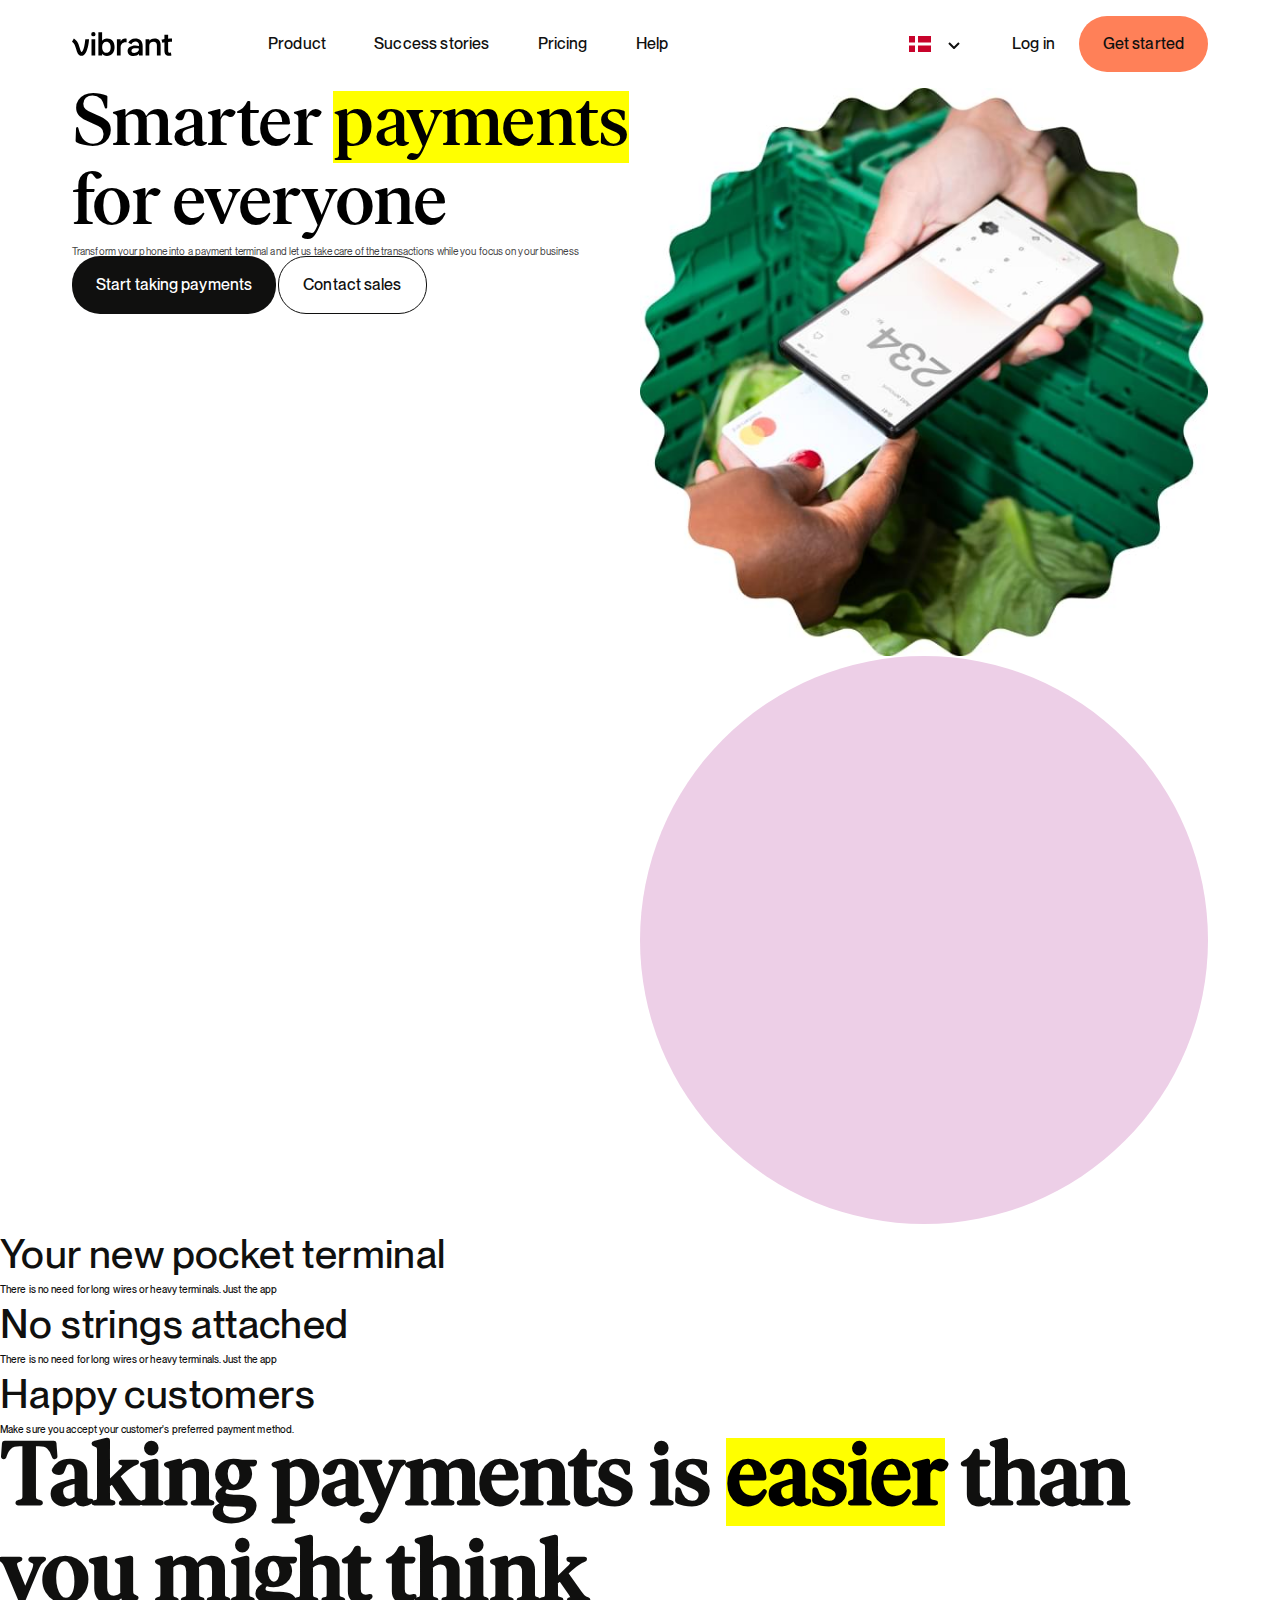
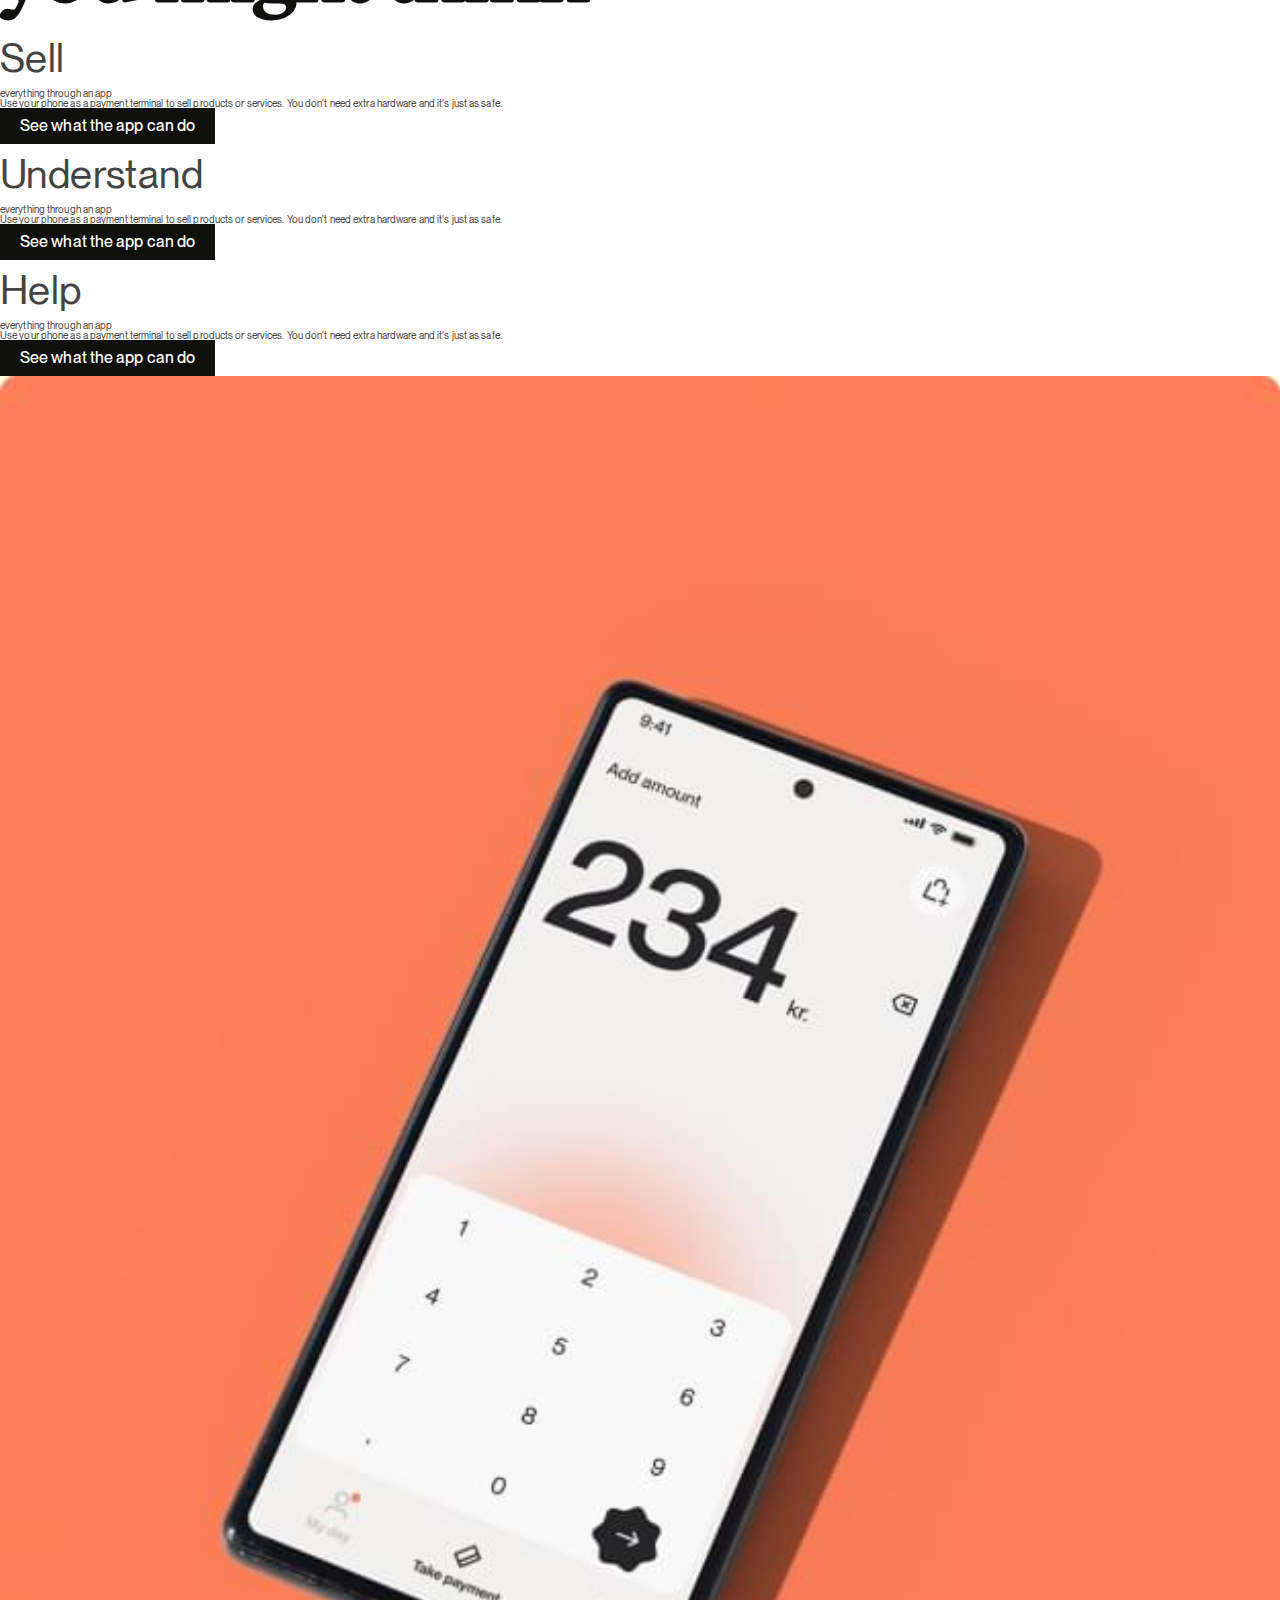
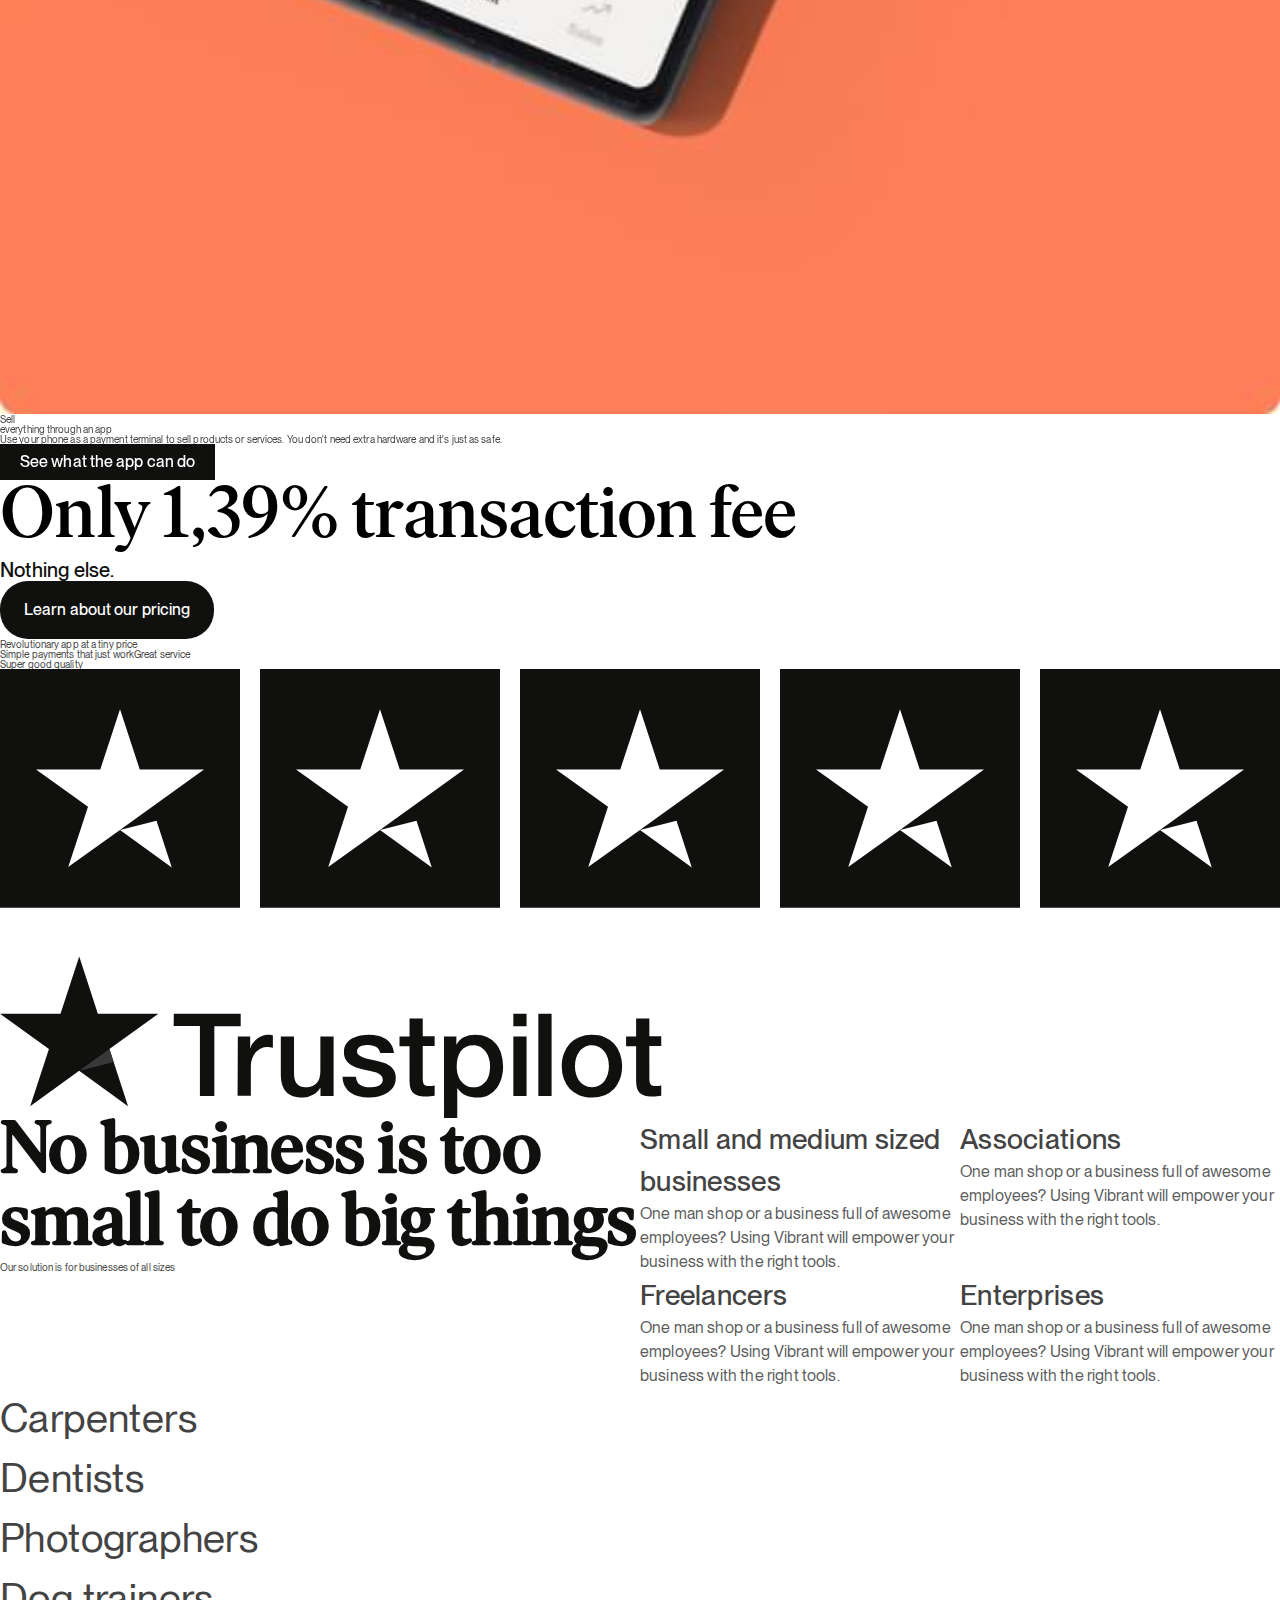
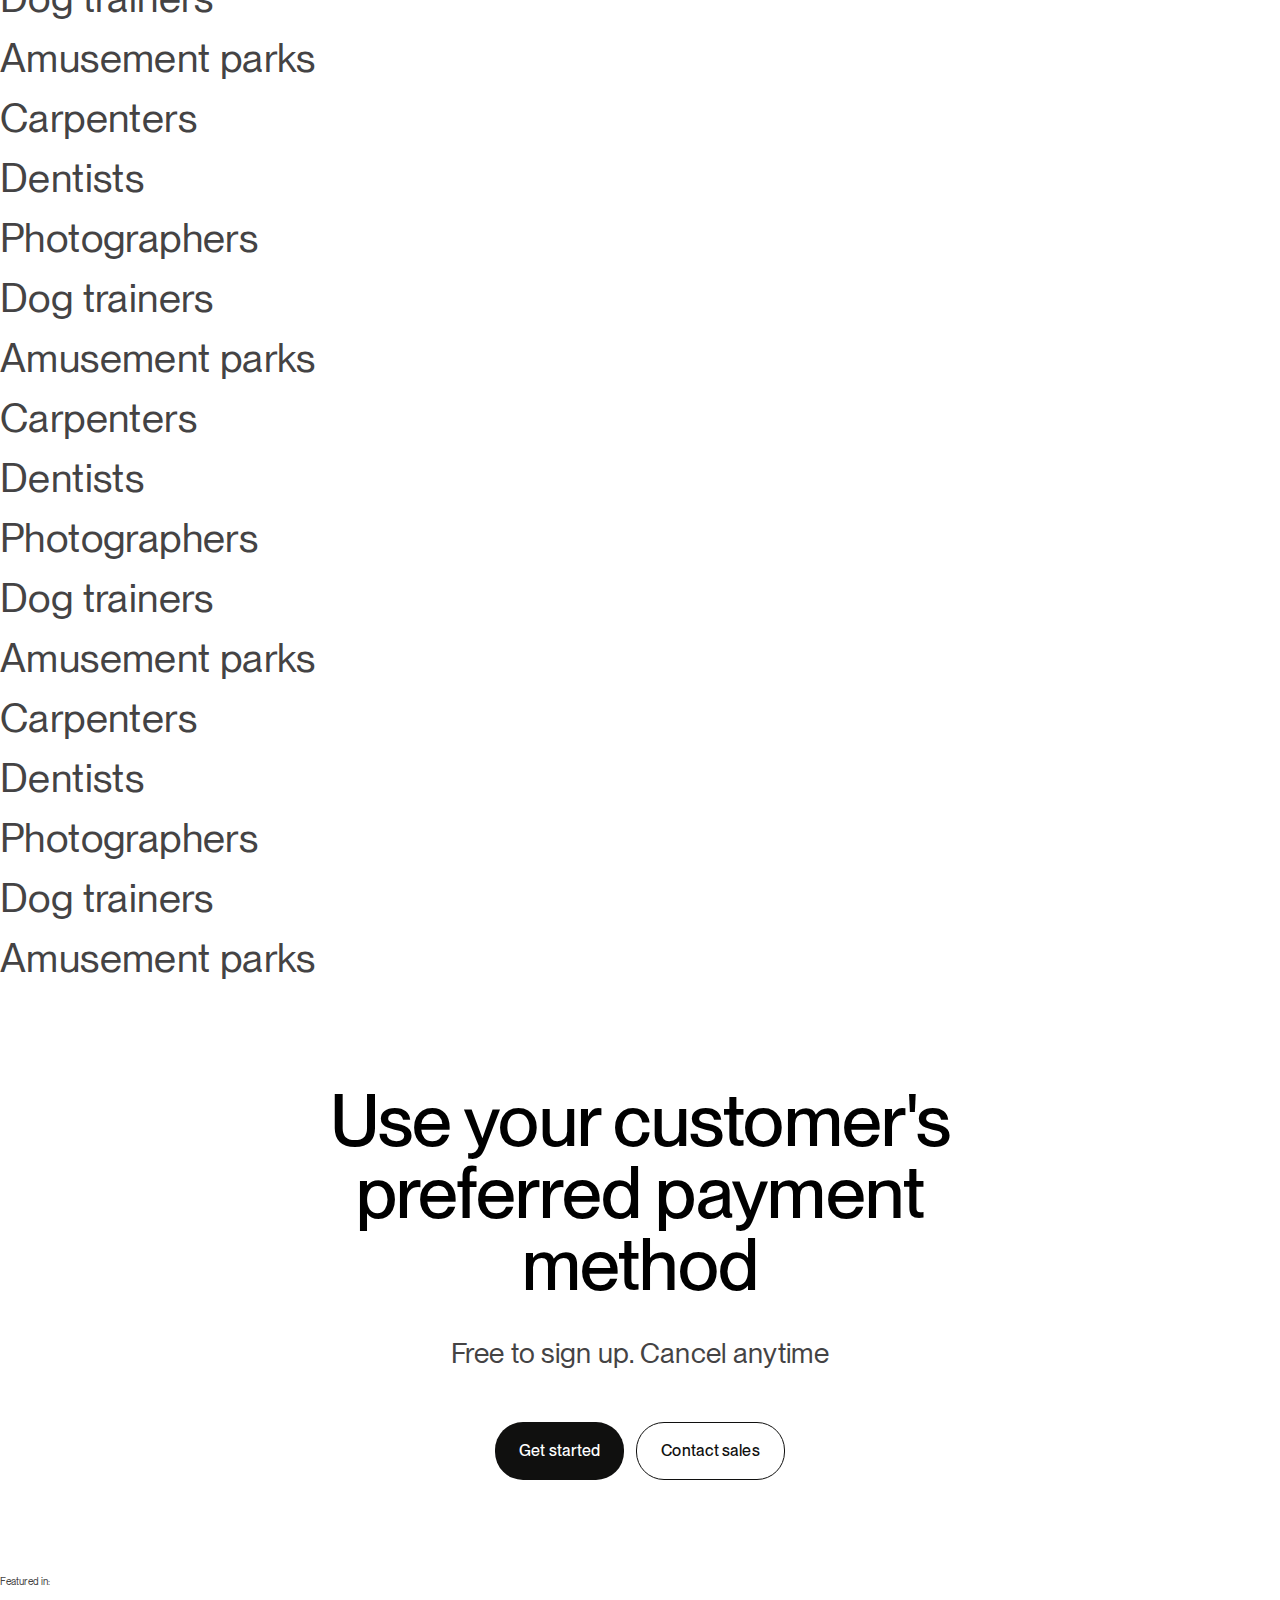
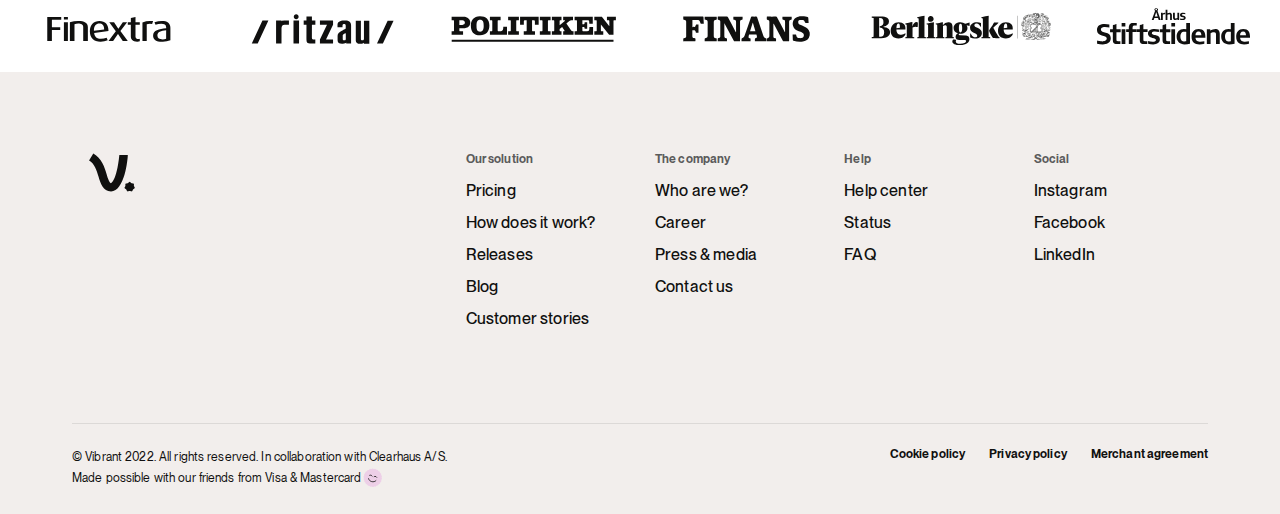
==== commit 17b59561: "Update from https://github.com/vibrantly/monorepo/commit/d7527068412a0bcf5c607415f2e17c377f5798ab" ====
--- a/index.html
+++ b/index.html
@@ -4,48 +4,52 @@
     <meta charset="UTF-8">
     <meta http-equiv="X-UA-Compatible" content="IE=edge">
     <meta name="viewport" content="width=device-width,initial-scale=1">
-    <title>Pricing page</title>
-    <link rel="stylesheet" href="https://unpkg.com/swiper@8/swiper-bundle.min.css">
+    <meta name="description" content="website">
+    <meta name="robots" content="index, follow">
+    <meta name="copyright" content="company">
+    <meta name="keywords" content="">
+    <link rel="stylesheet" href="https://unpkg.com/swiper/swiper-bundle.min.css">
     <script src="https://unpkg.com/swiper@8/swiper-bundle.min.js"></script>
+    <title>Home page</title>
   <script defer="defer" src="index.js"></script><link href="index.css" rel="stylesheet"></head>
 
   <body>
-    <header class="header header--pink">
+    <header class="header">
       <div class="container">
         <div class="row">
           <div class="col col--no-gutter header__container">
             <div class="header__logo">
-              <a href="#" class="header__logo-img header__logo-img--pink">
+              <a href="#" class="header__logo-img">
                 <img src="./assets/images/icon-logo.svg" alt="logo vibrant" width="100" height="24">
               </a>
             </div>
             <nav class="header-nav" id="header-nav">
               <ul class="menu">
                 <li class="menu-item">
-                  <a href="#" class="menu-item__link menu-item__link--pink">Product</a>
-                </li>
-                <li class="menu-item">
-                  <a href="#" class="menu-item__link menu-item__link--pink">Success stories</a>
-                </li>
-                <li class="menu-item">
-                  <a href="#" class="menu-item__link menu-item__link--pink">Pricing</a>
-                </li>
-                <li class="menu-item">
-                  <a href="#" class="menu-item__link menu-item__link--pink">Help</a>
+                  <a href="#" class="menu-item__link">Product</a>
+                </li>
+                <li class="menu-item">
+                  <a href="#" class="menu-item__link">Success stories</a>
+                </li>
+                <li class="menu-item">
+                  <a href="#" class="menu-item__link">Pricing</a>
+                </li>
+                <li class="menu-item">
+                  <a href="#" class="menu-item__link">Help</a>
                 </li>
               </ul>
             </nav>
             <div class="header__controls">
               <div class="menu-item--lang">
                 <div class="language-select" id="languageSelect">
-                  <a href="#" class="option option--pink">
+                  <a href="#" class="option">
                     <img src="./assets/images/icon-da.svg" alt="flag da" width="24" height="16">
                   </a>
-                  <div class="options-container options-container--pink" id="optionsContainer">
-                    <a href="#" class="option option--pink">
+                  <div class="options-container" id="optionsContainer">
+                    <a href="#" class="option">
                       <img src="./assets/images/icon-es.svg" alt="flag es" width="24" height="16">
                     </a>
-                    <a href="#" class="option option--pink">
+                    <a href="#" class="option">
                       <img src="./assets/images/icon-en.svg" alt="flag en" width="24" height="16">
                     </a>
                   </div>
@@ -62,21 +66,21 @@
           <div class="col col--no-gutter header__container--tablet">
             <div class="header__container--tablet-wrap">
               <div class="header__logo">
-                <a href="#" class="header__logo-img header__logo-img--pink">
+                <a href="#" class="header__logo-img">
                   <img src="./assets/images/icon-logo.svg" alt="logo vibrant" width="100" height="24">
                 </a>
               </div>
               <div class="header__controls">
                 <div class="menu-item--lang">
                   <div class="language-select" id="languageSelectTablet">
-                    <a href="#" class="option option--pink">
+                    <a href="#" class="option">
                       <img src="./assets/images/icon-da.svg" alt="flag da" width="24" height="16">
                     </a>
-                    <div class="options-container options-container--pink" id="optionsContainerTablet">
-                      <a href="#" class="option option--pink">
+                    <div class="options-container" id="optionsContainerTablet">
+                      <a href="#" class="option">
                         <img src="./assets/images/icon-es.svg" alt="flag es" width="24" height="16">
                       </a>
-                      <a href="#" class="option option--pink">
+                      <a href="#" class="option">
                         <img src="./assets/images/icon-en.svg" alt="flag en" width="24" height="16">
                       </a>
                     </div>
@@ -90,7 +94,7 @@
                 </button>
               </div>
               <div class="header-nav-icon" id="navIconTablet">
-                <div class="header-nav-icon__button header-nav-icon__button--pink">
+                <div class="header-nav-icon__button">
                   <span class="header-nav-icon__line"></span>
                   <span class="header-nav-icon__line"></span>
                   <span class="header-nav-icon__line"></span>
@@ -100,16 +104,16 @@
             <nav class="header-nav" id="header-nav-tablet">
               <ul class="menu">
                 <li class="menu-item">
-                  <a href="#" class="menu-item__link menu-item__link--pink">Product</a>
-                </li>
-                <li class="menu-item">
-                  <a href="#" class="menu-item__link menu-item__link--pink">Success stories</a>
-                </li>
-                <li class="menu-item">
-                  <a href="#" class="menu-item__link menu-item__link--pink">Pricing</a>
-                </li>
-                <li class="menu-item">
-                  <a href="#" class="menu-item__link menu-item__link--pink">Help</a>
+                  <a href="#" class="menu-item__link">Product</a>
+                </li>
+                <li class="menu-item">
+                  <a href="#" class="menu-item__link">Success stories</a>
+                </li>
+                <li class="menu-item">
+                  <a href="#" class="menu-item__link">Pricing</a>
+                </li>
+                <li class="menu-item">
+                  <a href="#" class="menu-item__link">Help</a>
                 </li>
               </ul>
             </nav>
@@ -117,25 +121,25 @@
           <div class="col col--no-gutter header__container--mobile">
             <div class="header__container--mobile-wrap">
               <div class="header__logo" id="headerLogoMobile">
-                <a href="#" class="header__logo-img header__logo-img--pink">
+                <a href="#" class="header__logo-img">
                   <img src="./assets/images/icon-logo.svg" alt="logo vibrant" width="100" height="24">
                 </a>
                 <div class="language-select" id="languageSelectMobile">
-                  <a href="#" class="option option--pink">
+                  <a href="#" class="option">
                     <img src="./assets/images/icon-da.svg" alt="flag da" width="24" height="16">
                   </a>
-                  <div class="options-container options-container--pink" id="optionsContainerMobile">
-                    <a href="#" class="option option--pink">
+                  <div class="options-container" id="optionsContainerMobile">
+                    <a href="#" class="option">
                       <img src="./assets/images/icon-es.svg" alt="flag es" width="24" height="16">
                     </a>
-                    <a href="#" class="option option--pink">
+                    <a href="#" class="option">
                       <img src="./assets/images/icon-en.svg" alt="flag en" width="24" height="16">
                     </a>
                   </div>
                 </div>
               </div>
               <div class="header-nav-icon" id="navIconMobile">
-                <div class="header-nav-icon__button header-nav-icon__button--pink">
+                <div class="header-nav-icon__button">
                   <span class="header-nav-icon__line"></span>
                   <span class="header-nav-icon__line"></span>
                   <span class="header-nav-icon__line"></span>
@@ -145,16 +149,16 @@
             <nav class="header-nav" id="header-nav--mobile">
               <ul class="menu">
                 <li class="menu-item">
-                  <a href="#" class="menu-item__link menu-item__link--pink">Product</a>
-                </li>
-                <li class="menu-item">
-                  <a href="#" class="menu-item__link menu-item__link--pink">Success stories</a>
-                </li>
-                <li class="menu-item">
-                  <a href="#" class="menu-item__link menu-item__link--pink">Pricing</a>
-                </li>
-                <li class="menu-item">
-                  <a href="#" class="menu-item__link menu-item__link--pink">Help</a>
+                  <a href="#" class="menu-item__link">Product</a>
+                </li>
+                <li class="menu-item">
+                  <a href="#" class="menu-item__link">Success stories</a>
+                </li>
+                <li class="menu-item">
+                  <a href="#" class="menu-item__link">Pricing</a>
+                </li>
+                <li class="menu-item">
+                  <a href="#" class="menu-item__link">Help</a>
                 </li>
               </ul>
               <div class="header__controls">
@@ -171,327 +175,371 @@
       </div>
     </header>
     <main class="main">
-      <section class="heading-section--centered">
+      <section class="heading-section">
         <div class="container">
           <div class="row">
-            <div class="heading-section--centered__col">
-              <h1 class="title title--h1">
-                Understanding our pricing is a piece of cake
-              </h1>
-              <p class="heading-section--centered-subtitle">
-                As long as you are a business, you can take Vibrant.
-              </p>
-            </div>
-          </div>
-        </div>
-      </section>
-      <section class="pricing-tiers-section">
+            <div class="heading-section__col--home col-6 col-md-12 col--no-gutter">
+              <div class="heading-section__container--home">
+                <h1 class="title title--h1">
+                  Smarter <mark>payments</mark> for everyone
+                  <span class="icon"></span>
+                </h1>
+                <p class="heading-section__text--home">
+                  Transform your phone into a payment terminal and let us take
+                  care of the transactions while you focus on your business
+                </p>
+                <div class="heading-section__controls--home">
+                  <button class="btn btn--primary">
+                    Start taking payments
+                  </button>
+                  <button class="btn btn--outlined">Contact sales</button>
+                </div>
+              </div>
+            </div>
+            <div class="heading-section__col--home col-6 col-sm-12 col--no-gutter">
+              <div class="heading-section__img--home">
+                <img src="./assets/images/phone-to-card.jpg" srcset="./assets/images/phone-to-card.jpg, ./assets/images/phone-to-card@2x.jpg 2x" alt="phone to card">
+              </div>
+              <div class="heading-section__img--decoration">
+                <img src="./assets/images/icon-circle-pink.svg" alt="pink circle">
+              </div>
+            </div>
+          </div>
+        </div>
+      </section>
+      <section class="home-articles-section">
         <div class="container">
           <div class="row">
-            <div class="pricing-tiers-section__container">
-              <div class="pricing-tiers-section__col pricing-tiers-section__col--standard">
-                <span class="pricing-tiers-section__col-badge">Just for you</span>
-                <div class="pricing-tiers-section__col-title">
-                  <p>Standard</p>
-                  <p class="pricing-tiers-section__col-subtitle">
-                    For smaller businesses and shops
+            <div class="home-articles-section__container">
+              <a href="#" class="home-articles-section__col">
+                <div class="home-articles-section__col-img home-articles-section__col-img--first"></div>
+                <div class="d-flex flex-column">
+                  <p class="article article--xxl">Your new pocket terminal</p>
+                  <p class="home-articles-section__col-desc">
+                    There is no need for long wires or heavy terminals. Just the
+                    app
                   </p>
                 </div>
-                <div class="pricing-tiers-section__col-info pricing-tiers-section__col-info--standard">
-                  <div class="title title--h2">1.39%</div>
-                  <div class="d-flex flex-column">
-                    <p class="pricing-tiers-section__col-text">
-                      Pr. transaction
-                    </p>
-                    <p class="pricing-tiers-section__col-text--bold">
-                      Nothing else.
-                    </p>
-                  </div>
-                </div>
-                <div class="pricing-tiers-section__col-benefits">
-                  <p class="pricing-tiers-section__col-text--bold">
-                    What you get:
+              </a>
+              <a href="#" class="home-articles-section__col">
+                <div class="home-articles-section__col-img home-articles-section__col-img--second"></div>
+                <div class="d-flex flex-column">
+                  <p class="article article--xxl">No strings attached</p>
+                  <p class="home-articles-section__col-desc">
+                    There is no need for long wires or heavy terminals. Just the
+                    app
                   </p>
-                  <ul class="pricing-tiers-section__list">
-                    <li class="pricing-tiers-section__list-item">
-                      Same fees on all cards
-                    </li>
-                    <li class="pricing-tiers-section__list-item">
-                      Cancel anytime - just stop using it
-                    </li>
-                    <li class="pricing-tiers-section__list-item">
-                      No minimum amount
-                    </li>
-                    <li class="pricing-tiers-section__list-item">
-                      No additional costs for foreign transactions
-                    </li>
-                    <li class="pricing-tiers-section__list-item">
-                      Email and chat support 5 days / week
-                    </li>
-                  </ul>
-                  <button class="pricing-tiers-section__btn pricing-tiers-section__btn--standard">
-                    Get started
-                  </button>
-                </div>
-              </div>
-              <div class="pricing-tiers-section__col pricing-tiers-section__col--enterprise">
-                <div class="pricing-tiers-section__col-title">
-                  <p>Enterprise</p>
-                  <p class="pricing-tiers-section__col-subtitle">
-                    For bigger companies with multiple terminals
+                </div>
+              </a>
+              <a href="#" class="home-articles-section__col">
+                <div class="home-articles-section__col-img home-articles-section__col-img--third"></div>
+                <div class="d-flex flex-column">
+                  <p class="article article--xxl">Happy customers</p>
+                  <p class="home-articles-section__col-desc">
+                    Make sure you accept your customer's preferred payment
+                    method.
                   </p>
                 </div>
-                <div class="pricing-tiers-section__col-info pricing-tiers-section__col-info--enterprise">
-                  <div class="title title--h2">Contact us</div>
-                  <p class="pricing-tiers-section__col-text">
-                    We'll find a solution that fits your business
-                  </p>
-                </div>
-                <div class="pricing-tiers-section__col-benefits">
-                  <p class="pricing-tiers-section__col-text--bold">
-                    What you get:
-                  </p>
-                  <ul class="pricing-tiers-section__list">
-                    <li class="pricing-tiers-section__list-item">
-                      Lower transaction fees on specific card types
-                    </li>
-                    <li class="pricing-tiers-section__list-item">
-                      Cancel anytime - just stop using it
-                    </li>
-                    <li class="pricing-tiers-section__list-item">
-                      No minimum amount
-                    </li>
-                    <li class="pricing-tiers-section__list-item">
-                      No additional costs for foreign transactions
-                    </li>
-                    <li class="pricing-tiers-section__list-item">
-                      Phone support from 9 am to 9 pm on weekdays
-                    </li>
-                  </ul>
-                  <button class="pricing-tiers-section__btn pricing-tiers-section__btn--enterprise">
-                    Contact sales for more info
-                  </button>
-                </div>
-              </div>
-            </div>
-            <div class="pricing-tiers-section__payments">
-              <p class="pricing-tiers-section__payments-title">
-                We take almost any payment type
-              </p>
-              <div class="pricing-tiers-section__payments-images">
-                <div class="d-flex align-items-center">
-                  <div class="pricing-tiers-section__payments-images--visa"></div>
-                  <div class="pricing-tiers-section__payments-images--g-pay"></div>
-                </div>
-                <div class="d-flex align-items-center">
-                  <div class="pricing-tiers-section__payments-images--mastercard"></div>
-                  <div class="pricing-tiers-section__payments-images--apple-pay"></div>
-                </div>
-              </div>
-            </div>
-            <div class="pricing-tiers-section__additional">
-              <div class="pricing-tiers-section__additional-col">
-                <div class="d-flex flex-column">
-                  <div class="pricing-tiers-section__additional-img pricing-tiers-section__additional-img--exit"></div>
-                  <h4 class="title title--h4">Cancel or pause anytime</h4>
-                  <p class="pricing-tiers-section__additional-desc">
-                    Seasonal work? Need a holiday? Don't worry, there are no
-                    commitments, but to do what's best for your business
-                  </p>
-                </div>
-              </div>
-              <div class="pricing-tiers-section__additional-col">
-                <div class="d-flex flex-column">
-                  <div class="pricing-tiers-section__additional-img pricing-tiers-section__additional-img--happy"></div>
-                  <h4 class="title title--h4">No hidden fees</h4>
-                  <p class="pricing-tiers-section__additional-desc">
-                    1,39% is the only number that matters. Pay only that for
-                    each transaction and don't worry about negative surprises,
-                    because there are none.
-                  </p>
-                </div>
-              </div>
-              <div class="pricing-tiers-section__additional-col">
-                <div class="d-flex flex-column">
-                  <div class="pricing-tiers-section__additional-img pricing-tiers-section__additional-img--support"></div>
-                  <h4 class="title title--h4">Helpful support</h4>
-                  <p class="pricing-tiers-section__additional-desc">
-                    Got questions? Feedback? Up for a chat? Our team always gets
-                    excited to get a call from you and is ready to find the best
-                    solution possible.
-                  </p>
-                </div>
-              </div>
-            </div>
-          </div>
-        </div>
-      </section>
-      <section class="recognition-section">
+              </a>
+            </div>
+          </div>
+        </div>
+      </section>
+      <section class="title-section">
         <div class="container">
           <div class="row">
-            <div class="recognition-section__box">
-              <h2 class="recognition-section__title">You asked, we answered</h2>
-              <div class="recognition-section__accordion">
-                <input class="recognition-section__accordion-trigger" id="recognition-section__accordion" type="checkbox">
-                <label class="recognition-section__accordion-title" for="recognition-section__accordion">Can Kan jeg bruge min iPhone?</label>
-                <div class="recognition-section__accordion-content-wrapper">
-                  <div class="recognition-section__accordion-content">
-                    <p class="article article--sm">
-                      Lorem ipsum dolor sit amet, consectetur adipiscing elit,
-                      sed do eiusmod tempor incididunt ut labore
-                    </p>
-                  </div>
-                </div>
-              </div>
-              <div class="recognition-section__accordion">
-                <input class="recognition-section__accordion-trigger" id="recognition-section__accordion-2" type="checkbox">
-                <label class="recognition-section__accordion-title" for="recognition-section__accordion-2">Hvornår får jeg mine penge?</label>
-                <div class="recognition-section__accordion-content-wrapper">
-                  <div class="recognition-section__accordion-content">
-                    <p class="article article--sm">
-                      Lorem ipsum dolor sit amet, consectetur adipiscing elit,
-                      sed do eiusmod tempor incididunt ut labore et dolore magna
-                      aliqua. Ut enim ad minim veniam, quis nostrud exercitation
-                      ullamco laboris nisi ut aliquip ex ea commodo
-                    </p>
-                  </div>
-                </div>
-              </div>
-              <div class="recognition-section__accordion">
-                <input class="recognition-section__accordion-trigger" id="recognition-section__accordion-3" type="checkbox">
-                <label class="recognition-section__accordion-title" for="recognition-section__accordion-3">Hvor sidder min NFC chip?</label>
-                <div class="recognition-section__accordion-content-wrapper">
-                  <div class="recognition-section__accordion-content">
-                    <p class="article article--sm">
-                      Lorem ipsum dolor sit amet, consectetur adipiscing elit,
-                      sed do eiusmod tempor incididunt ut labore et dolore magna
-                      aliqua.
-                    </p>
-                  </div>
-                </div>
-              </div>
-              <div class="recognition-section__accordion">
-                <input class="recognition-section__accordion-trigger" id="recognition-section__accordion-4" type="checkbox">
-                <label class="recognition-section__accordion-title" for="recognition-section__accordion-4">Hvem lavede denne FAQ?</label>
-                <div class="recognition-section__accordion-content-wrapper">
-                  <div class="recognition-section__accordion-content">
-                    <p class="article article--sm">
-                      Lorem ipsum dolor sit amet, consectetur adipiscing elit,
-                      sed do eiusmod tempor incididunt ut labore et dolore magna
-                      aliqua. Ut enim ad minim veniam, quis nostrud exercitation
-                      ullamco laboris nisi ut aliquip ex ea commodo
-                    </p>
-                  </div>
-                </div>
-              </div>
-            </div>
-          </div>
-        </div>
-      </section>
-      <section class="customer-stories-section">
+            <h1 class="title-section__text">
+              Taking payments is <mark>easier</mark> than you might think
+            </h1>
+          </div>
+        </div>
+      </section>
+      <section class="home-accordion-section">
         <div class="container">
           <div class="row">
-            <div class="customer-stories-section__container">
-              <div class="customer-stories-section__col">
-                <p class="article article--xxl">Helping businesses do better</p>
-                <div class="customer-stories-section__col-rate"></div>
-              </div>
-              <div class="customer-stories-section__col">
-                <p class="article article--xxl">
-                  Revolutionary app at a tiny price
-                </p>
-                <p class="customer-stories-section__col-text">
-                  Revolutionary app, it replaces the card reader terminal and
-                  works perfectly. Transactions are fast. Easy setup and
-                  excellent customer service. Well done Vibrant!
-                </p>
-                <div class="customer-stories-section__col-author">
-                  <div class="customer-stories-section__col-author-img customer-stories-section__col-author-img--excited"></div>
-                  <p class="customer-stories-section__col-author-text">
-                    Alessandro Parsifal Carnevale
+            <div class="home-accordion-section__container">
+              <div class="d-flex flex-column">
+                <div class="accordion-item-content__img"></div>
+              </div>
+              <div class="d-flex flex-column">
+                <div class="home-section__accordion accordion" data-image="assets/images/vibrant-orange.jpg">
+                  <p class="home-section__accordion-title article article--xxl">
+                    Sell
                   </p>
-                </div>
-              </div>
-              <div class="customer-stories-section__col">
-                <p class="article article--xxl">
-                  Jeg er meget glad for Vibrant
-                </p>
-                <p class="customer-stories-section__col-text">
-                  Jeg er meget glad for Vibrant, har haft den i et stykke tid,
-                  nem og god løsning og en rigtig god service, de er meget
-                  hjælpsomme
-                </p>
-                <div class="customer-stories-section__col-author">
-                  <div class="customer-stories-section__col-author-img customer-stories-section__col-author-img--happy"></div>
-                  <p class="customer-stories-section__col-author-text">
-                    Helle Wiuff Lange
+                  <div class="accordion-body">
+                    <p class="accordion-item-content__subtitle">
+                      everything through an app
+                    </p>
+                    <p class="accordion-item-content__text">
+                      Use your phone as a payment terminal to sell products or
+                      services. You don't need extra hardware and it's just as
+                      safe.
+                    </p>
+                    <button class="accordion-item-content__btn">
+                      See what the app can do <span class="icon"></span>
+                    </button>
+                  </div>
+                </div>
+                <div class="home-section__accordion accordion" data-image="assets/images/vibrant-orange-2.jpg">
+                  <p class="article article--xxl home-section__accordion-title">
+                    Understand
                   </p>
-                </div>
-              </div>
-            </div>
-            <div class="swiper mySwiper">
+                  <div class="accordion-body">
+                    <p class="accordion-item-content__subtitle">
+                      everything through an app
+                    </p>
+                    <p class="accordion-item-content__text">
+                      Use your phone as a payment terminal to sell products or
+                      services. You don't need extra hardware and it's just as
+                      safe.
+                    </p>
+                    <button class="accordion-item-content__btn">
+                      See what the app can do <span class="icon"></span>
+                    </button>
+                  </div>
+                </div>
+                <div class="home-section__accordion accordion" data-image="assets/images/vibrant-orange-3.jpg">
+                  <p class="article article--xxl home-section__accordion-title">
+                    Help
+                  </p>
+                  <div class="accordion-body">
+                    <p class="accordion-item-content__subtitle">
+                      everything through an app
+                    </p>
+                    <p class="accordion-item-content__text">
+                      Use your phone as a payment terminal to sell products or
+                      services. You don't need extra hardware and it's just as
+                      safe.
+                    </p>
+                    <button class="accordion-item-content__btn">
+                      See what the app can do <span class="icon"></span>
+                    </button>
+                  </div>
+                </div>
+              </div>
+            </div>
+            <div class="swiper swiper-carousel" id="swiperCarousel">
               <div class="swiper-wrapper">
                 <div class="swiper-slide">
-                  <div class="customer-stories-section__col">
-                    <p class="article article--xxl">
-                      Revolutionary app at a tiny price
-                    </p>
-                    <p class="customer-stories-section__col-text">
-                      Revolutionary app, it replaces the card reader terminal
-                      and works perfectly. Transactions are fast. Easy setup and
-                      excellent customer service. Well done Vibrant!
-                    </p>
-                    <div class="customer-stories-section__col-author">
-                      <div class="customer-stories-section__col-author-img customer-stories-section__col-author-img--excited"></div>
-                      <p class="customer-stories-section__col-author-text">
-                        Alessandro Parsifal Carnevale
+                  <div class="swiper-carousel__col">
+                    <div class="swiper-carousel__col-img">
+                      <img src="./assets/images/vibrant-orange.jpg" alt="vibrant orange">
+                    </div>
+                    <div class="swiper-carousel__col-content">
+                      <p class="swiper-carousel__col-title">Sell</p>
+                      <p class="swiper-carousel__col-subtitle">
+                        everything through an app
                       </p>
+                      <p class="swiper-carousel__col-desc">
+                        Use your phone as a payment terminal to sell products or
+                        services. You don't need extra hardware and it's just as
+                        safe.
+                      </p>
+                      <button class="swiper-carousel__col-btn">
+                        See what the app can do <span class="icon"></span>
+                      </button>
                     </div>
                   </div>
                 </div>
                 <div class="swiper-slide">
-                  <div class="customer-stories-section__col">
-                    <p class="article article--xxl">
-                      Jeg er meget glad for Vibrant
-                    </p>
-                    <p class="customer-stories-section__col-text">
-                      Jeg er meget glad for Vibrant, har haft den i et stykke
-                      tid, nem og god løsning og en rigtig god service, de er
-                      meget hjælpsomme
-                    </p>
-                    <div class="customer-stories-section__col-author">
-                      <div class="customer-stories-section__col-author-img customer-stories-section__col-author-img--happy"></div>
-                      <p class="customer-stories-section__col-author-text">
-                        Helle Wiuff Lange
+                  <div class="swiper-carousel__col">
+                    <div class="swiper-carousel__col-img">
+                      <img src="./assets/images/vibrant-orange-2.jpg" alt="vibrant orange">
+                    </div>
+                    <div class="swiper-carousel__col-content">
+                      <p class="swiper-carousel__col-title">Understand</p>
+                      <p class="swiper-carousel__col-subtitle">
+                        everything through an app
                       </p>
+                      <p class="swiper-carousel__col-desc">
+                        Use your phone as a payment terminal to sell products or
+                        services. You don't need extra hardware and it's just as
+                        safe.
+                      </p>
+                      <button class="swiper-carousel__col-btn">
+                        See what the app can do <span class="icon"></span>
+                      </button>
                     </div>
                   </div>
                 </div>
-              </div>
-            </div>
-            <div class="customer-stories-section__col--mobile">
-              <p class="article article--xxl">Helping businesses do better</p>
-              <div class="customer-stories-section__col-rate"></div>
-            </div>
-          </div>
-        </div>
-      </section>
-      <section class="cta-section-photo cta-section-photo--black">
+                <div class="swiper-slide">
+                  <div class="swiper-slide__col">
+                    <div class="swiper-carousel__col">
+                      <div class="swiper-carousel__col-img">
+                        <img src="./assets/images/vibrant-orange-3.jpg" alt="vibrant orange">
+                      </div>
+                      <div class="swiper-carousel__col-content">
+                        <p class="swiper-carousel__col-title">Help</p>
+                        <p class="swiper-carousel__col-subtitle">
+                          everything through an app
+                        </p>
+                        <p class="swiper-carousel__col-desc">
+                          Use your phone as a payment terminal to sell products
+                          or services. You don't need extra hardware and it's
+                          just as safe.
+                        </p>
+                        <button class="swiper-carousel__col-btn">
+                          See what the app can do <span class="icon"></span>
+                        </button>
+                      </div>
+                    </div>
+                  </div>
+                </div>
+              </div>
+            </div>
+          </div>
+        </div>
+      </section>
+      <section class="benefits-section">
+        <div class="benefits-section__container">
+          <div class="benefits-section__col">
+            <h1 class="title title--h1">Only 1,39% transaction fee</h1>
+            <p class="article article--lg">Nothing else.</p>
+            <button class="btn btn--primary">Learn about our pricing</button>
+          </div>
+          <div class="benefits-section__col">
+            <div class="benefits-section__col-box">
+              <div class="benefits-section__additional">
+                Revolutionary app at a tiny price
+              </div>
+              <div class="d-flex">
+                <div class="benefits-section__additional">
+                  Simple payments that just work
+                </div>
+                <div class="benefits-section__additional">Great service</div>
+              </div>
+              <div class="benefits-section__additional">Super good quality</div>
+              <div class="benefits-section__additional-img">
+                <img src="./assets/images/trustpilot-black.svg" alt="trustpilot">
+              </div>
+            </div>
+          </div>
+        </div>
+      </section>
+      <section class="business-solution-section">
         <div class="container">
           <div class="row">
-            <div class="cta-section-photo__container">
-              <div class="cta-section-photo__info">
-                <h2 class="cta-section-photo__title cta-section-photo__title--black">
-                  Use your customer's preferred payment method
-                </h2>
-                <div class="cta-section-photo__controls">
-                  <button class="btn btn--white">Get started</button>
-                  <button class="btn btn--outlined-default">
-                    Contact sales
-                  </button>
-                </div>
-              </div>
-              <div class="cta-section-photo__image"></div>
+            <div class="col col-6 col-xl-5 col-md-12 col--no-gutter">
+              <h2 class="business-solution-section__title">
+                No business is too small to do big things
+              </h2>
+              <p class="business-solution-section__subtitle">
+                Our solution is for businesses of all sizes
+              </p>
+            </div>
+            <div class="col col-6 col-xl-7 col-md-12 col--no-gutter">
+              <div class="d-flex flex-column">
+                <div class="d-flex justify-content-between">
+                  <div class="business-solution-section__box">
+                    <div class="business-solution-section__box-img business-solution-section__box-img--houses"></div>
+                    <p class="article article--xl">
+                      Small and medium sized businesses
+                    </p>
+                    <p class="article article--sm">
+                      One man shop or a business full of awesome employees?
+                      Using Vibrant will empower your business with the right
+                      tools.
+                    </p>
+                  </div>
+                  <div class="business-solution-section__box">
+                    <div class="business-solution-section__box-img business-solution-section__box-img--associations"></div>
+                    <p class="article article--xl">Associations</p>
+                    <p class="article article--sm">
+                      One man shop or a business full of awesome employees?
+                      Using Vibrant will empower your business with the right
+                      tools.
+                    </p>
+                  </div>
+                </div>
+                <div class="d-flex justify-content-between">
+                  <div class="business-solution-section__box">
+                    <div class="business-solution-section__box-img business-solution-section__box-img--freelancers"></div>
+                    <p class="article article--xl">Freelancers</p>
+                    <p class="article article--sm">
+                      One man shop or a business full of awesome employees?
+                      Using Vibrant will empower your business with the right
+                      tools.
+                    </p>
+                  </div>
+                  <div class="business-solution-section__box">
+                    <div class="business-solution-section__box-img business-solution-section__box-img--enterprises"></div>
+                    <p class="article article--xl">Enterprises</p>
+                    <p class="article article--sm">
+                      One man shop or a business full of awesome employees?
+                      Using Vibrant will empower your business with the right
+                      tools.
+                    </p>
+                  </div>
+                </div>
+              </div>
+            </div>
+          </div>
+        </div>
+      </section>
+      <section class="customers-carousel-section">
+        <div class="container-marquee">
+          <div class="marquee" data-speed="-2">
+            <div class="inner">
+              <p class="article article--xxl">Carpenters</p>
+              <p class="article article--xxl">Dentists</p>
+              <p class="article article--xxl">Photographers</p>
+              <p class="article article--xxl">Dog trainers</p>
+              <p class="article article--xxl">Amusement parks</p>
+            </div>
+          </div>
+        </div>
+      </section>
+      <section class="cta-section-simple--white">
+        <div class="container">
+          <div class="row">
+            <div class="cta-section-simple__container">
+              <h2 class="title cta-section-simple__title">
+                Use your customer's preferred payment method
+              </h2>
+              <p class="article cta-section-simple__article">
+                Free to sign up. Cancel anytime
+              </p>
+              <div class="cta-section-simple__controls">
+                <button class="btn btn--primary">Get started</button>
+                <button class="btn btn--outlined">Contact sales</button>
+              </div>
+            </div>
+          </div>
+        </div>
+      </section>
+      <section class="featured-carousel-section">
+        <p class="featured-carousel-section__title">Featured in:</p>
+        <div class="swiper" id="carouselFeatured">
+          <div class="swiper-wrapper">
+            <div class="swiper-slide">
+              <div class="swiper-slide__img">
+                <img src="./assets/images/finextra-icon.svg" alt="finextra-icon">
+              </div>
+            </div>
+            <div class="swiper-slide">
+              <div class="swiper-slide__img">
+                <img src="./assets/images/ritzau-icon.svg" alt="ritzau-icon">
+              </div>
+            </div>
+            <div class="swiper-slide">
+              <div class="swiper-slide__img">
+                <img src="./assets/images/politiken-icon.svg" alt="politiken-icon">
+              </div>
+            </div>
+            <div class="swiper-slide">
+              <div class="swiper-slide__img">
+                <img src="./assets/images/finans-icon.svg" alt="finans-icon">
+              </div>
+            </div>
+            <div class="swiper-slide">
+              <div class="swiper-slide__img">
+                <img src="./assets/images/berlingske-icon.svg" alt="berlingske-icon">
+              </div>
+            </div>
+            <div class="swiper-slide">
+              <div class="swiper-slide__img">
+                <img src="./assets/images/stiftstidence-icon.svg" alt="stiftstidence-icon">
+              </div>
             </div>
           </div>
         </div>
@@ -571,5 +619,31 @@
         </div>
       </div>
     </footer>
+    <script>
+      const swiperSecond = new Swiper('#carouselFeatured', {
+        centeredSlides: false,
+        slidesPerView: 6,
+        spaceBetween: 0,
+        slidesPerGroup: 1,
+        breakpoints: {
+          375: {
+            slidesPerView: 2,
+          },
+          768: {
+            slidesPerView: 4,
+          },
+          1024: {
+            slidesPerView: 6,
+          },
+        },
+      })
+    </script>
+
+    <script>
+      const swiper = new Swiper('#swiperCarousel', {
+        slidesPerView: 'auto',
+        spaceBetween: 30,
+      })
+    </script>
   </body>
 </html>
